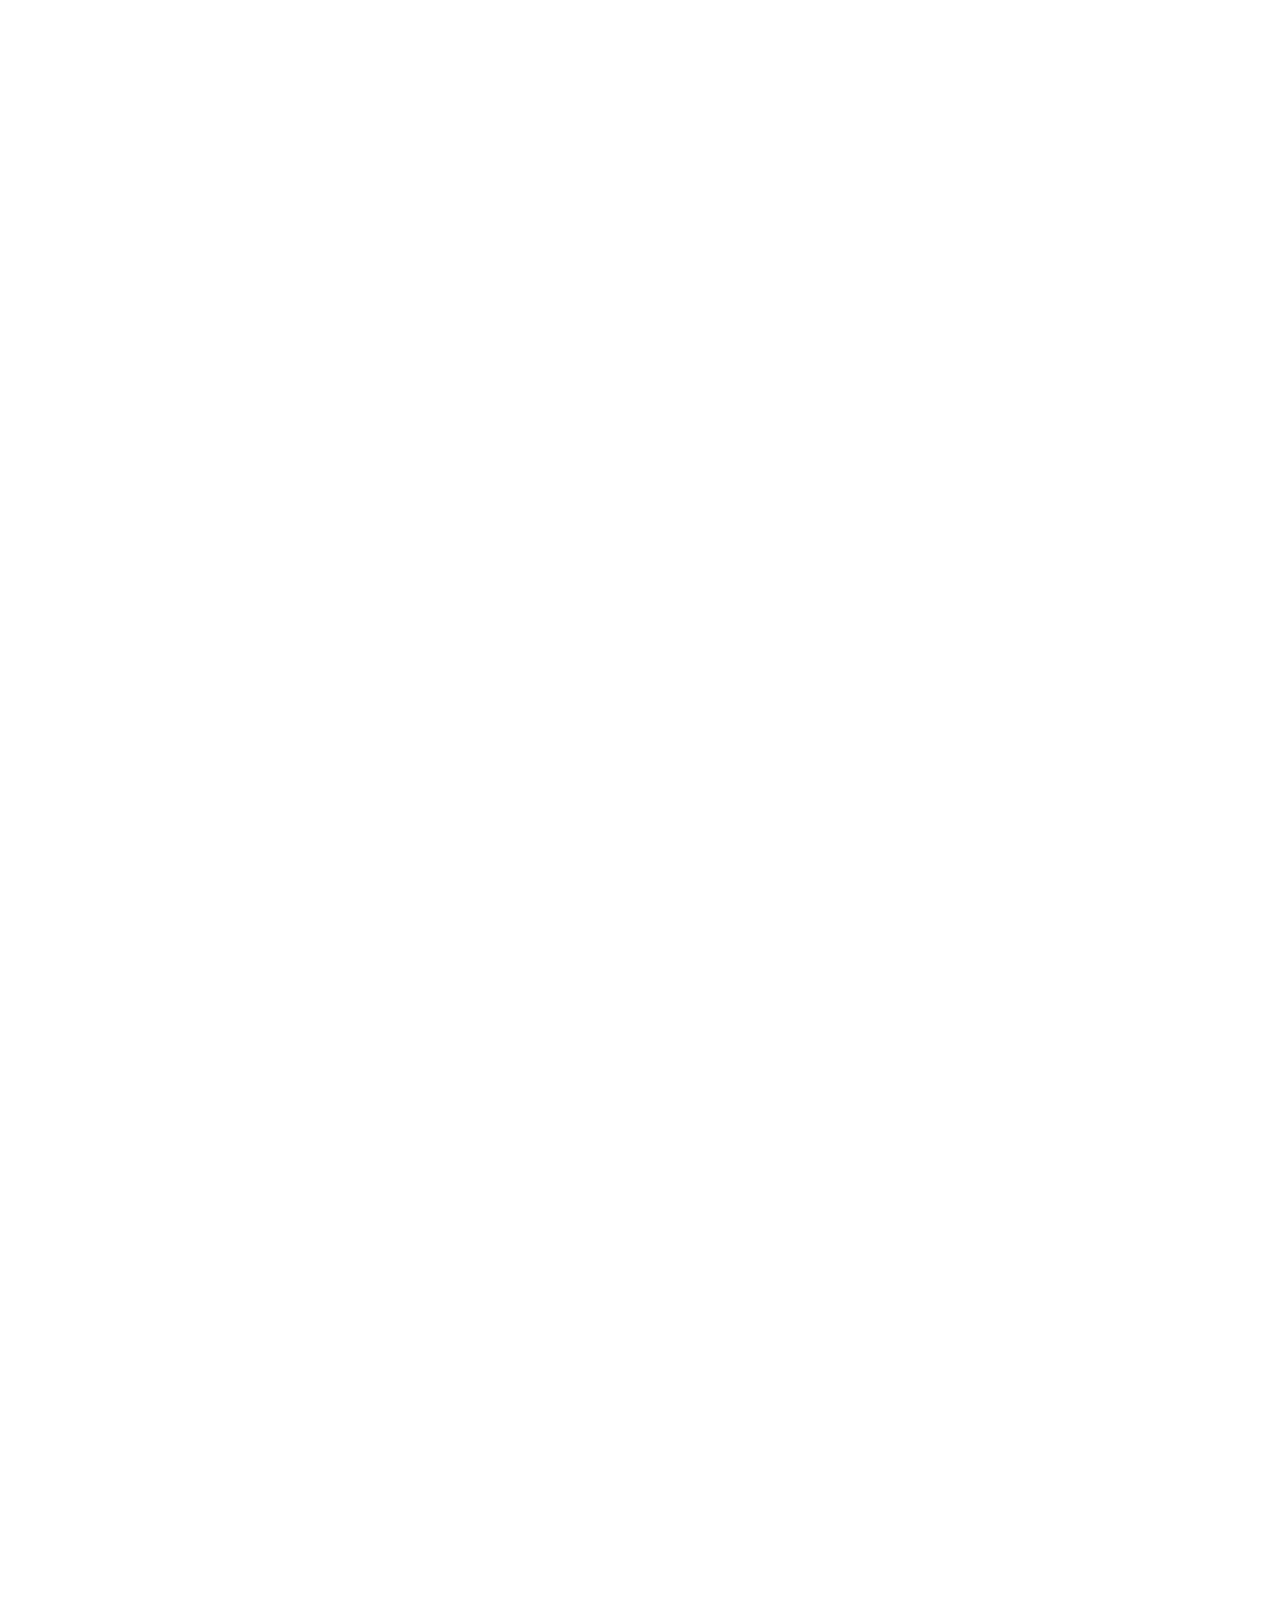
==== index.html @ c38f8982 "s" ====
<!DOCTYPE html>
<html lang="pt-BR">
<head>
  <meta charset="UTF-8" />
  <meta name="viewport" content="width=device-width, initial-scale=1.0" />
  <title>Colégio Progressão</title> 
 <link rel="icon" href="logo.webp" sizes="32x32" />
  <link rel="stylesheet" href="https://cdnjs.cloudflare.com/ajax/libs/font-awesome/6.5.0/css/all.min.css">
  <link rel="stylesheet" href="styles.css">
  <link rel="preconnect" href="https://fonts.googleapis.com">
  <link rel="preconnect" href="https://fonts.gstatic.com" crossorigin>
  <link href="https://fonts.googleapis.com/css2?family=Poppins:wght@300;400;500;600;700&display=swap" rel="stylesheet">
  <link rel="stylesheet" href="https://cdnjs.cloudflare.com/ajax/libs/font-awesome/6.5.0/css/all.min.css">
  <style>
    
  </style>
</head>

<body class="loading">
<div id="loader">
  <div class="loader-content">
    <img src="logo-colegio.webp" alt="Logocolegio">
    <div class="spinner"></div>
    <p>Carregando...</p>
  </div>
</div>
<!-- ==========================================================
                     NAVEGAÇÃO - MENU
========================================================== 
-->


<header>

  <div class="logo-area">
    <div class="logo">
      <img src="logo-colegio.webp" alt="Logocolegio">
    </div>

    <p class="titulo">
      Colégio Progressão <br>
      <span>Educação Infantil, Fundamental I e Fundamental II</span>
    </p>
  </div>

  <button class="menu-toggle" id="menu-toggle">
    <span></span>
    <span></span>
    <span></span>
  </button>

  <nav class="menu" id="nav">
   <a href="#"><i class="fas fa-home"></i> Início</a>
   <a href="#galeria"><i class="fa-solid fa-camera"></i> Momentos</a>
   <a href="#projetos"><i class="fa-solid fa-diagram-project"></i> Projetos</a>
   <a href="#sobre"><i class="fas fa-user"></i> Sobre</a>
   <a href="#contato"><i class="fas fa-envelope"></i> Contato</a>
   <a href="LOJA/loja.html"><i class="fas fa-store"></i> Nossa Loja</a>
   <a href="#" class="btn-matricula" onclick="abrirFormulario()">
   <i  class="fa fa-graduation-cap"></i> Matrícula 2027</a>
  </nav>

</header>
<!-- ==========================================================
                     BANER ESCOLAR
========================================================== 
-->
<section class="banner-escolar">

  <div class="containerescolar">

    <div class="banner-texto">
<div class="selo-matriculas">

    <div class="icone-selo">
        <i class="fa-solid fa-graduation-cap"></i>
    </div>

    <div class="texto-selo">
        <span class="linha1">Matrículas Abertas 2027</span>
        <span class="linha2">Vagas Limitadas</span>
    </div>

</div>

<div class="selo-matricula">



</div>
     
      <h3>DO MATERNAL AO 9º ANO</h3>

      <p>
        Educação de qualidade com princípios cristãos
        que transformam positivamente  a vida dos estudantes.
      </p>

     <div class="beneficios">

  <div class="beneficio-item">
    <span class="icone-check">✔</span>
    <p>Princípios cristãos</p>
  </div>

  <div class="beneficio-item">
    <span class="icone-check">✔</span>
    <p>Professores qualificados</p>
  </div>

  <div class="beneficio-item">
    <span class="icone-check">✔</span>
    <p>Estrutura moderna e segura</p>
  </div>

  <div class="beneficio-item">
    <span class="icone-check">✔</span>
    <p>Melhores resultados</p>
  </div>

</div>



<!-- ==========================================================
botão garanta sua vaga-->


<div class="botoes">
<a href="#" class="btn btn-vaga" onclick="abrirFormulario()">GARANTA SUA VAGA</a>
<div id="popup-formulario" class="popup">

<div class="form-box">

<span class="fechar" onclick="fecharFormulario()">✕</span>

<h2>Pré-Matrícula</h2>
<p class="sub">Preencha os dados e entraremos em contato</p>

<form id="formMatricula">

<input type="text" id="responsavel" placeholder="Nome do responsável" required>

<input type="text" id="aluno" placeholder="Nome do aluno" required>

<select id="serie" required>
<option value="">Série desejada</option>
<option>Maternal</option>
<option>Infantil</option>
<option>Fundamental I</option>
<option>Fundamental II</option>

</select>

<select id="acessibilidade" onchange="mostrarAcessibilidade()">
<option value="">Necessita de acessibilidade?</option>
<option value="Não">Não</option>
<option value="Sim">Sim</option>
</select>

<div id="campo-acessibilidade" style="display:none; margin-top:10px;">

<select id="qualAcessibilidade">
<option value="">Qual acessibilidade?</option>
<option>Autismo</option>
<option>TDAH</option>
<option>Cadeirante</option>
<option>Deficiência visual</option>
<option>Deficiência auditiva</option>
<option>Outra</option>
</select>

</div>

<input type="tel" id="telefone" placeholder="Telefone para contato" required>

<button type="button"id="btnEnviar">
Enviar Pré-Matrícula
</button>


<p id="mensagem-sucesso"></p>
<p id="mensagem-erro"></p>

</form>

</div>
</div>

<!-- =========================================
          botão  ÁREA DO ALUNO
========================================= -->
<div class="painelaluno">
  <a href="LOJA/loja.html" class="btn btn-main" id="openJanela">NOSSA LOJA</a>
</div>

<!-- ==========================================================
botão saiba mais-->

<a href="#" class="btn btn-saiba" onclick="abrirHorario()">NOSSOS HORÁRIOS</a>


<div id="modalHorario" class="modal-horario">
<div class="modal-box">
<span class="fecha" onclick="fecharHorario()">✕</span>
<h2 class="titulo-modal">Horário das Aulas</h2>
<div class="horarios-grid">

<div class="horario-card">
<div class="icone">⏰</div>
<h3>Ed. Infantil e Fundamental I</h3>
<p><strong>Manhã:</strong> 07h30 às 11h30</p>
<p><strong>Tarde:</strong> 13h30 às 17h30</p>
</div>


<div class="horario-card">
<div class="icone">📚</div>
<h3>Ensino <br>Fundamental II</h3>
<p><strong>Turmas apenas </strong></p>
<p><strong>Manhã:</strong> 07h30 às 11h50</p>
</div>
</div>
</div>
</div>



</div>

      <div class="numeros">
        <div>
          <strong>+15<span>ANOS</span></strong>
          <span>EDUCANDO</span>
        </div>

        <div>
          <strong>+1200</strong>
          <span>ALUNOS FORMADOS</span>
        </div>

        <div>
          <strong>98%<span>Em</span></strong>
          <span>APROVAÇÃO</span>
        </div>
      </div>

    </div>
  </div>

</section>

<!-- ==========================================================
                     BANER SLIDE
========================================================== 
-->

<section class="baner" id="baner">

  <!-- Slides -->
  <div class="slider">
    <div class="slide active" style="background-image: url('IMAGEM/baner/Capturar1.png');"></div>
    <div class="slide" style="background-image: url('IMAGEM/baner/Capturar2.jpg');"></div>
    <div class="slide" style="background-image: url('IMAGEM/baner/Capturar3.png');"></div>
        <div class="slide" style="background-image: url('IMAGEM/baner/Capturar4.png');"></div>

  </div>

  <!-- Degradê -->
  <div class="overlay"></div>

  <!-- Conteúdo -->
  <div class="hero-content">
    <h1>Educação Cristã com Excelência</h1>
    <p>Formando cidadãos preparados para o futuro, com conhecimento, fé e valores sólidos.</p>
    <a href="https://wa.me/5581994212337" class="btn-hero">Agende uma Visita</a>
  </div>

</section>


<!-- ==========================================================
                     MOMENTOS 
========================================================== 
-->

<section id="galeria" class="galeria">
  <div class="container-galeria">
<div class="titulo-galeria">

<p class="secao-topo">NOSSO DIA A DIA</p>

<div class="titulo-wrapper">
<h2 class="secao-titulo">
Momentos <span>Especiais</span>
</h2>

<div class="decoracao"></div>
</div>

<p class="secao-subtitulo">
Confira alguns momentos do cotidiano dos nossos alunos
</p>

</div>
</div>
  

   <div class="galeria-slider">
    
  <div class="galeria-track">


    <div class="galeria-card eventos">
      <img src="IMAGEM/Momentos/03.webp" onclick="abrirGaleriaModal(this.src)" alt="Alunos do Colégio Progressão em atividade escolar">
    </div>

    <div class="galeria-card escola">
      <img src="IMAGEM/Momentos/01.webp" onclick="abrirGaleriaModal(this.src)" alt="Alunos do Colégio Progressão em atividade escolar">
    </div>

    <div class="galeria-card alunos">
      <img src="IMAGEM/Momentos/02.webp" onclick="abrirGaleriaModal(src)" alt="Alunos do Colégio Progressão em atividade escolar">
    </div>

    <div class="galeria-card eventos">
      <img src="IMAGEM/Momentos/04.webp" onclick="abrirGaleriaModal(src)" alt="Alunos do Colégio Progressão em atividade escolar">
    </div> 
    
    <div class="galeria-card eventos">
      <img src="IMAGEM/Momentos/05.webp" onclick="abrirGaleriaModal(src)" alt="Alunos do Colégio Progressão em atividade escolar">
    </div>

     <div class="galeria-card eventos">
      <img src="IMAGEM/Momentos/06.webp" onclick="abrirGaleriaModal(src)" alt="Alunos do Colégio Progressão em atividade escolar">
    </div>

     <div class="galeria-card eventos">
      <img src="IMAGEM/Momentos/07.webp" onclick="abrirGaleriaModal(src)" alt="Alunos do Colégio Progressão em atividade escolar">
    </div>

     <div class="galeria-card eventos">
      <img src="IMAGEM/Momentos/08.webp" onclick="abrirGaleriaModal(src)" alt="Alunos do Colégio Progressão em atividade escolar">
    </div>

     <div class="galeria-card eventos">
      <img src="IMAGEM/Momentos/09.webp" onclick="abrirGaleriaModal(src)" alt="Alunos do Colégio Progressão em atividade escolar">
    </div>

     <div class="galeria-card eventos">
      <img src="IMAGEM/Momentos/10.webp" onclick="abrirGaleriaModal(src)" alt="Alunos do Colégio Progressão em atividade escolar">
    </div>

     <div class="galeria-card eventos">
      <img src="IMAGEM/Momentos/11.webp" onclick="abrirGaleriaModal(src)" alt="Alunos do Colégio Progressão em atividade escolar">
    </div>

    <!-- DUPLICA AS IMAGENS PARA LOOP INFINITO -->
    <div class="galeria-card eventos">
      <img src="IMAGEM/Momentos/1.png" onclick="abrirGaleriaModal(src)" alt="Alunos do Colégio Progressão em atividade escolar">
    </div>

    <div class="galeria-card escola">
      <img src="IMAGEM/Momentos/2.webp" onclick="abrirGaleriaModal(src)" alt="Alunos do Colégio Progressão em atividade escolar">
    </div>

  </div>

</div>
    <span class="redes-confira">Alguns momentos em nossas redes sociais!</span>

<div class="redes-sociais">

  <a href="https://www.facebook.com/p/Col%C3%A9gio-Progress%C3%A3o-Caruaru-100063212562394/" target="_blank" class="rede facebook">
    <span class="icon">
      <!-- Facebook -->
      <svg viewBox="0 0 24 24" fill="currentColor">
        <path d="M22 12a10 10 0 1 0-11.5 9.9v-7H8v-3h2.5V9.5c0-2.5 1.5-3.9 3.8-3.9 1.1 0 2.2.2 2.2.2v2.4h-1.3c-1.3 0-1.7.8-1.7 1.6V12H17l-.4 3h-2.2v7A10 10 0 0 0 22 12z"/>
      </svg>
    </span>
    <span>Facebook</span>
  </a>

  <a href="https://www.youtube.com/@colegioprogressao7303" target="_blank" class="rede youtube">
    <span class="icon">
      <!-- YouTube -->
      <svg viewBox="0 0 24 24" fill="currentColor">
        <path d="M21.8 8s-.2-1.4-.8-2c-.8-.8-1.7-.8-2.1-.9C15.9 4.8 12 4.8 12 4.8h0s-3.9 0-6.9.3c-.4.1-1.3.1-2.1.9-.6.6-.8 2-.8 2S2 9.6 2 11.2v1.6C2 14.4 2.2 16 2.2 16s.2 1.4.8 2c.8.8 1.9.8 2.4.9 1.7.2 6.6.3 6.6.3s3.9 0 6.9-.3c.4-.1 1.3-.1 2.1-.9.6-.6.8-2 .8-2s.2-1.6.2-3.2v-1.6C22 9.6 21.8 8 21.8 8zM10 15V9l5 3-5 3z"/>
      </svg>
    </span>
    <span>YouTube</span>
  </a>

  <a href="https://www.instagram.com/colegio_progressao/" target="_blank" class="rede instagram">
    <span class="icon">
      <!-- Instagram -->
 <svg viewBox="0 0 24 24" width="24" height="24" fill="none" stroke="currentColor" stroke-width="2" stroke-linecap="round" stroke-linejoin="round">
  <rect x="2" y="2" width="20" height="20" rx="5" ry="5"></rect>
  <path d="M16 11.37A4 4 0 1 1 12.63 8 4 4 0 0 1 16 11.37z"></path>
  <line x1="17.5" y1="6.5" x2="17.51" y2="6.5"></line>
</svg>


    </span>
    <span>Instagram</span>
  </a>




</div>

  
</div>
</section>

<!-- MODAL -->

<div id="galeriaModal" class="galeria-modal" onclick="fecharGaleriaModal()">
  <img id="galeriaModalImg">
</div>

<!-- ==========================================================
                     DEPOIMENTOS  
========================================================== 
!-- -->


<section class="depoimentos">
  <h2>Veja o que nossos clientes estão dizendo!</h2>

  <div class="depoimentos-container">

    <div class="card-depoimento">
       <svg class="quote" viewBox="0 0 24 24">
    <path d="M7 7H3v6h6V7H5c0-2 1-3 3-3V2C5 2 3 4 3 7v6h6V7zm14 0h-4v6h6V7h-4c0-2 1-3 3-3V2c-3 0-5 2-5 5v6h6V7z"/>
  </svg>
      <p>
        O atendimento foi incrível! Superou todas as minhas expectativas e com certeza voltarei a utilizar os serviços.
      </p>
      <h4>— Maria Silva</h4>
    </div>

    <div class="card-depoimento">
       <svg class="quote" viewBox="0 0 24 24">
    <path d="M7 7H3v6h6V7H5c0-2 1-3 3-3V2C5 2 3 4 3 7v6h6V7zm14 0h-4v6h6V7h-4c0-2 1-3 3-3V2c-3 0-5 2-5 5v6h6V7z"/>
  </svg>
      <p>
        Profissionalismo e qualidade definem essa equipe. Recomendo para qualquer pessoa que busca excelência.
      </p>
      <h4>— João Pereira</h4>
    </div>

    <div class="card-depoimento">
           <svg class="quote" viewBox="0 0 24 24">
    <path d="M7 7H3v6h6V7H5c0-2 1-3 3-3V2C5 2 3 4 3 7v6h6V7zm14 0h-4v6h6V7h-4c0-2 1-3 3-3V2c-3 0-5 2-5 5v6h6V7z"/>
  </svg>
      <p>
        Uma experiência diferenciada! Tudo muito bem organizado e com um suporte impecável.
      </p>
      <h4>— Ana Costa</h4>
    </div>

    <div class="card-depoimento">
            <svg class="quote" viewBox="0 0 24 24">
    <path d="M7 7H3v6h6V7H5c0-2 1-3 3-3V2C5 2 3 4 3 7v6h6V7zm14 0h-4v6h6V7h-4c0-2 1-3 3-3V2c-3 0-5 2-5 5v6h6V7z"/>
  </svg>
      <p>
        Fiquei impressionado com a dedicação e o cuidado em cada detalhe. Serviço de alto nível!
      </p>
      <h4>— Carlos Mendes</h4>
    </div>

    
  </div>
</section>





<!-- ==========================================================
                     PROJETOS  
========================================================== 
!-- -->
<section class="projetos" id="projetos">
  <h2>Nossos Projetos</h2>
  <div class="linha"></div>

  <div class="botoes-projeto">
    <button class="btn-projeto" onclick="mostrarCard(1)"><div class="icone-projeto">✓</div><span>Crescendo com Cristo</span></button>
    <button class="btn-projeto" onclick="mostrarCard(2)"><div class="icone-projeto">✓</div><span>Pequeno Emprendedor </span></button>
    <button class="btn-projeto" onclick="mostrarCard(3)"><div class="icone-projeto">✓</div><span>Família Empreendedora</span></button>
    <button class="btn-projeto" onclick="mostrarCard(4)"><div class="icone-projeto">✓</div><span>5 Destinos, uma só língua</span></button>
    <button class="btn-projeto" onclick="mostrarCard(5)"><div class="icone-projeto">✓</div><span>Alimentação Saúdavel</span></button>
    <button class="btn-projeto" onclick="mostrarCard(6)"><div class="icone-projeto">✓</div><span>Inclusão</span></button>
    <button class="btn-projeto" onclick="mostrarCard(7)"><div class="icone-projeto">✓</div><span>Emoções</span></button>
     <button class="btn-projeto" onclick="mostrarCard(8)"><div class="icone-projeto">✓</div><span>Bullying</span></button>
  </div>

  <div class="cards">

    <div class="card" id="card1">
      <img src="projetos/card_1.JPG">
      <div class="card-content">
        <span>“Provem e vejam como o SENHOR é bom.” Salmos 34:8</span>
        <h3>Crescendo com Cristo</h3>
      <p>O Projeto Crescendo com Cristo 2026 tem como objetivo conduzir os alunos ao desenvolvimento espiritual e moral
          através de experiências mensais que apresentam virtudes fundamentais da vida cristã.</p>
        <a href="projetos/CRESCENDO COM CRISTO  2026 - Colégio Progressão 2.pdf" class="btn-cardp">Saiba mais</a>
      </div>
    </div>

    <div class="card" id="card2">
      <img src="projetos/card_3.JPG">
      <div class="card-content">
        <span>“Cada um exerça o dom que recebeu para servir aos outros.” 1 Pedro 4:10</span>
        <h3>Pequeno Emprendedor</h3>
        <p>O  Projeto  Família  Empreendedora  tem  como  objetivo fortalecer  a  parceria  entre  escola  e  família  por  meio  da
          valorização  dos  empreendimentos  desenvolvidos  pelos responsáveis dos alunos do Colégio Progressão.</p>
        <a href="projetos/Projeto Pequeno Empreendedor.pdf" class="btn-cardp">Saiba mais</a>
      </div>
    </div>

    <div class="card" id="card3">
      <img src="projetos/card_4.JPG">
      <div class="card-content">
        <span>“Cada um exerça o dom que recebeu para servir aos outros.”1 Pedro 4:10</span>
        <h3>Família Empreendedora</h3>
        <p> O  Projeto  Família  Empreendedora  tem  como  objetivo fortalecer  a  parceria  entre  escola  e  família  por  meio  da
          valorização  dos  empreendimentos  desenvolvidos  pelos responsáveis dos alunos do Colégio Progressão.</p>
        <a href="projetos/Familia empreendedora.pdf" class="btn-cardp">Saiba mais</a>
      </div>
    </div>

    <div class="card" id="card4">
    <img src="projetos/card_5.JPG">
      <div class="card-content">
        <span>“De uma só boca e de um só coração, glorifiquem a Deus. ”Romanos 15:65</span>
        <h3>5 Destinos, uma só língua</h3>
        <p> O  Projeto  “5  Destinos,  Uma  Só  Língua”  é  uma  proposta pedagógica  desenvolvida  exclusivamente  para  os  alunos  do
            Ensino  Fundamental  II do Colégio Progressão,</p>
        <a href="projetos/5 Destinos, uma só língua.pdf" class="btn-cardp">Saiba mais</a>
      </div>
    </div>

    <div class="card" id="card5">
     <img src="projetos/card_2.JPG">
      <div class="card-content">
        <span>“Portanto, quer comais, quer bebais, ou façais qualquer outra coisa, fazei
          tudo para a glória de Deus.” 1 Coríntios 10:31</span>
        <h3>Alimentação Saúdavel</h3>
        <p>O Projeto Alimentação Saudável tem como objetivo conscientizar os alunos  sobre a importância de cuidar do corpo
          como um presente de Deus, promovendo hábitos alimentares equilibrados e responsáveis. </p>
        <a href="projetos/Projeto Alimentação.pdf" class="btn-cardp">Saiba mais</a>
      </div>
    </div>

    
    <div class="card" id="card6">
      <img src="projetos/card_6.JPG">
      <div class="card-content">
        <span>“Eu te louvo porque me fizeste de modo especial e admirável. Tuas obras são maravilhosas, e dissotenho plena certeza.”
          Salmos 139:14</span>
        <h3>Inclusão</h3>
        <p> O Projeto Inclusão tem como objetivo promover  uma cultura de  respeito,  empatia  e  valorização  das  diferenças,
          reconhecendo  que  cada  pessoa  foi  criada  por  Deus  de  forma única e admirável.</p>
        <a href="projetos/Inclusão.pdf" class="btn-cardp">Saiba mais</a>
      </div>
    </div>

    
    <div class="card" id="card7">
     <img src="projetos/card_7.JPG">
      <div class="card-content">
        <span>“Sobre tudo o que se deveguardar, guarda o teucoração, porque dele procedem as fontes davida.”
          Provérbios 4:23</span>
        <h3>Emoções</h3>
        <p> O Projeto Emoções tem como propósito conduzir os alunos  a compreenderem  que  Deus  nos  criou  com  emoções  e
        sentimentos  que  fazem  parte  da  nossa  humanidade  e  foram planejados para refletir o Seu caráter e o Seu amor. </p>
        <a href="projetos/Emoções 2026.pdf" class="btn-cardp">Saiba mais</a>
      </div>
    </div>

      
    <div class="card" id="card8">
     <img src="projetos/cad_8.jpeg">
      <div class="card-content">
        <span>“O meu mandamento é este: amem uns aos outros como eu os amei.” João 15:12</span>
        <h3>Bullying</h3>
        <p>  O Projeto “Aqui no Progressão, Bullying Não!” tem como objetivo promover uma cultura permanente de respeito, empatia
            e amor ao próximo no ambiente escolar do Colégio Progressão.  </p>
        <a href="projetos/Projeto Bullying 2026 .pdf" class="btn-cardp">Saiba mais</a>
      </div>
    </div>



</section>





<!-- ==========================================================
                     Card MIssão, Valores e Visão  
========================================================== 
!-- -->
 
<section class="sobre" id="sobre">
  <div class="titulo-sobre">


<div class="titulo-wrapper">
<h2 class="titulo-sobre-principal">Sobre Nós</h2>
<div class="linha-sobre"></div>
</div>

<p class="texto-sobre">
  Somos um espaço físico, pedagógico, político e cultural, com a missão de formar cidadãos capazes de aprender e compartilhar diversos conhecimentos, ampliando assim a sua visão e perspectiva de mundo através de princípios, união, respeito e autorresponsabilidade.
</p>

</div>

    <div class="gridsobre">
      <div class="card1" >
      <h3 class="">Missão</h3>
      <p> <strong> Proporcionar </strong>aos nossos alunos uma educação de qualidade, em um ambiente adequado que promova o bem-estar,
     ampliando suas experiências e estimulando o interesse pelos processos de aprendizagem.</p>       </div>

      <div class="card2">
                <h3>Valores</h3>
                
          <p>
<i class="fa-regular fa-circle-check"></i> Principios Cristãos<br>

<i class="fa-regular fa-circle-check"></i> Responsabilidade<br>

<i class="fa-regular fa-circle-check"></i> Respeito<br>

<i class="fa-regular fa-circle-check"></i> Obediência<br>

<i class="fa-regular fa-circle-check"></i> Lealdade<br>

<i class="fa-regular fa-circle-check"></i> Humildade<br>

<i class="fa-regular fa-circle-check"></i> Honestidade
</p>

     </div>


      <div class="card3">
        <h3>Visão</h3>
         <p>  Ser <strong>referência</strong> em educação de qualidade
           com principios que buscam transformar e contribuir de forma 
           positiva e significativa na vida de nossos educandos.
        </p>
      </div>

 <div class="card4" >
      <h3 class="">Seguro Escolar</h3>
      <p> <strong>
       Seguro que oferece cobertura 24 horas </strong>
        para acidentes ocorridos durante atividades escolares, 
        tanto no ambiente interno quanto externo, abrangendo também acidentes domésticos.
    </p>    
        <a href="pdf/SEGURO.pdf" class="btn-sobre">Saiba mais</a>
  </div>
    </div>
  
</section>

 <!-- ==========================================================
                     Card NIVEIS DE ENSINO  
========================================================== 
!-- -->
<section id="ensino">
  <div class="nivel_ensino">
    <h2>Níveis de Ensino</h2> 

    <div class="grid">

      <div class="cardinf">
        <img src="IMAGEM/cad/maternal.jpeg" alt="Maternal">
        <div class="conteudo">
          <h3>Maternal II e III</h3>
          <p>É a primeira etapa da educação básica, e a escola tem o papel de acompanhar integralmente o desenvolvimento de cada criança em uma de suas fases mais importantes.</p>
        </div>
        <a href="pdf/Objetivos de aprendizagem  maternais.pdf" class="btn-carinf">Saiba mais</a>
      </div>

      <div class="cardinf">
        <img src="IMAGEM/cad/infantil.png" alt="Educação Infantil">
        <div class="conteudo">
          <h3>Jardim I e II</h3>
          <p>Ensino lúdico e acolhedor, com foco no desenvolvimento cognitivo, social, emocional e espiritual.</p>
        </div>
        <a href="pdf/Objetivos de aprendizagem Jardim I e II.pdf" class="btn-carinf">Saiba mais</a>
      </div>

      <div class="cardinf">
        <img src="IMAGEM/cad/fudI.jpeg" alt="Fundamental I">
        <div class="conteudo">
          <h3>Fundamental I</h3>
          <p>Base sólida em leitura, escrita, matemática e valores, com metodologias ativas e acompanhamento individual.</p>
        </div>
        <a href="pdf/BNCC Fundamental I.pdf" class="btn-carinf">Saiba mais</a>
      </div>

      <div class="cardinf">
        <img src="IMAGEM/cad/fudII.jpeg" alt="Fundamental II">
        <div class="conteudo">
          <h3>Fundamental II</h3>
          <p>Preparação acadêmica, pensamento crítico, formação ética e desenvolvimento da autonomia.</p>
        </div>
        <a href="../pdf/BNCC Fundamental II.pdf" class="btn-carinf">Saiba mais</a>
      </div>

    </div>
  </div>
</section>

 <!-- ==========================================================
                    BANER MATRICULA 
========================================================== 
!-- -->


<section class="banner-matricula">
  <div class="conteudo">
    <h1>Matrículas Abertas 2027</h1>
    <p>
      Garanta já a vaga do seu filho em uma escola que transforma vidas
      através da educação e dos valores cristãos.
    </p>
    <a href="https://docs.google.com/forms/d/e/1FAIpQLSfScBp-mzcJ7JCyzpi-iO7XWTD8x9d9B0Q-9Sb1f0eYolp1sg/viewform" class="btn-whatsapp">
       Preencha o Formulário!
    </a>
  </div>

<div class="wave-menu">
  <svg viewBox="0 20 1440 100" preserveAspectRatio="none">
    <path fill="#ffffff"
      d="M0,64L80,74.7C160,85,320,107,480,101.3C640,96,800,64,960,53.3C1120,43,1280,53,1360,58.7L1440,64L1440,120L0,120Z">
    </path>
  </svg>

</div>
</section>

 <!-- ==========================================================
                   RODAPE
========================================================== 
!-- -->

<section id="contato" class="contato">
  <div class="container footer-grid">

    <div class="contato-box">
      <h3>Contato</h3><br>
      <p><i class="fas fa-phone"></i> (81) 99421-2337</p>
      <p><i class="fas fa-envelope"></i> reservadevagascolegioprogressao@gmail.com</p>
    </div>

    <div class="endereco-box">
      <h3>Endereço</h3><br>
      <p><i class="fas fa-map-marker-alt"></i> Rua Capitão Nilo Ferreira da Costa,nº 180 <br>
       Salgado - Caruaru / PE - CEP: 55019-365</p>
    </div>

    <div class="atendimento-box">
      <h3>Atendimento</h3><br>
      <p><i class="far fa-clock"></i> Manhã 7:30 às 11:30</p>
      <p><i class="far fa-clock"></i> Tarde 13:30 às 17:30</p>
    </div>

  </div>

  <div class="mapa">
    <iframe 
      src="https://www.google.com/maps?q=Rua%20Capitão%20Nilo%20Ferreira%20da%20Costa%20180%20Caruaru%20PE&output=embed"
      loading="lazy">
    </iframe>
  </div>

</section>

<footer class=" rodape">
  <p>© 2026 Colégio Progressão -  CNPJ: 15.449.910/001-23 - Todos os direitos reservados.</p>
</footer>

 <!-- ==========================================================
                    BOTÃO WHATSAPP
========================================================== 
!-- -->


<a href="https://wa.me/5581994212337" target="_blank" class="whatsapp-float">
  <i class="fab fa-whatsapp"></i>
</a>


</body>

<script src="scripts.js"></script>
</html>
---- styles.css ----
/* ==========================================================
   RESET GLOBAL
   Remove margens padrão e define box-sizing padrão
========================================================== */


* {
  margin: 0;
  padding: 0;
  box-sizing: border-box;
}
/* ==========================================================
   CONFIGURAÇÕES GERAIS DO SITE
========================================================== */
body {
  
  font-family: 'Poppins', sans-serif;
  background-color: #ffffff;
  overflow-x: hidden;
 }

/* ESCONDE TUDO */
body.loading *:not(#loader):not(#loader *){
  visibility:hidden;
}

/* MOSTRA LOADER */
body.loading #loader{
  visibility:visible;
}
/* LOADING TELA */
#loader{
  position:fixed;
  inset:0;
  background-image: url(fundo.webp);
  background-repeat: no-repeat;
  background-size: cover;       /* 🔥 faz cobrir toda a tela */
  background-position: center;  /* 🔥 centraliza a imagem */
  background-attachment: fixed; /* opcional: efeito fixo */
  
  display:flex;
  align-items:center;
  justify-content:center;
  z-index:9999;
  transition:opacity 0.5s ease, visibility 0.5s;
}

/* CONTEÚDO */
.loader-content{
  text-align:center;
  color:#fff;
  font-family:Poppins;
}

.loader-content img{
  width:320px;
  margin-bottom:20px;
  animation:fadeIn 1s ease;
}

/* SPINNER */
.spinner{
  width:40px;
  height:40px;
  border:4px solid rgba(255,255,255,0.2);
  border-top:4px solid #fff;
  border-radius:50%;
  margin:0 auto 10px;
  animation:spin 1s linear infinite;
}

/* ANIMAÇÕES */
@keyframes spin{
  to{ transform:rotate(360deg); }
}

@keyframes fadeIn{
  from{ opacity:0; transform:translateY(-10px); }
  to{ opacity:1; transform:translateY(0); }
}


/* SAÍDA CINEMATOGRÁFICA */
#loader.saindo{
  animation:fadeCinema 0.8s ease forwards;
}

@keyframes fadeCinema{
  0%{
    opacity:1;
    filter:blur(0);
  }
  100%{
    opacity:0;
    filter:blur(10px);
  }
}

/* ESCONDER */
#loader.hidden{
  opacity:0;
  visibility:hidden;
}


main {
    padding-top: 90px;
}

section {
  padding: 100px 0;
}


 /* ==========================================================
   HEADER FIXO 
========================================================== */

header {
   position: relative;
  display:flex;
  align-items:center;
  justify-content:space-between;
  padding:15px 25px;
  background:linear-gradient(135deg,#062A5E,#1E63B7);
  box-shadow:0 5px 15px rgba(0,0,0,0.3);
  
}


/* hamburguer ao rolar */
header.scrolled .menu-toggle span {
  background: #062A5E;
}



.logo-area {
  display: flex;
  align-items: center;
  gap: 12px;
}



/* ==========================================================
   MENU
========================================================== */
.menu {
  display: flex;
  align-items: center;
  gap: 10px;
  flex-wrap: wrap;
}

.menu a {
  font-size: 15px;
}

/* título escondido no desktop */
.titulo-site{
display:none;
text-align:center;
color:#fff;
font-weight:700;
}

/* subtitulo */
.titulo-site span{
font-size:12px;
font-weight:400;
}


/* ==========================================================
   NAVEGAÇÃO - 
========================================================== */

nav {
  display: flex;
  flex-wrap: wrap;
 }


nav a{
   margin-right: 10px;
  text-decoration:none;
  color:#fff;
  font-size:14px;
  font-weight:600;
  position:relative;
  transition: 0.3s;
}

nav i{
  color:#ff7a00 ;
}

.fa {
color: white;
}
/* efeito underline animado */

nav a::after{
  content:"";
  position:absolute;
  width:0%;
  height:3px;
  background:#facc15;
  left:0;
  bottom:-6px;
  transition:.3s;
}

nav a:hover::after{
  opacity: 0.7;
  width:100%;
}

/* ==========================================================
  ================= BOTÃO HAMBURGUER ================= 

========================================================== */

.menu-toggle {
  display: none;
  flex-direction: column;
  justify-content: center;
  gap: 6px;
  background: none;
  border: none;
  cursor: pointer;
  z-index: 1100;
}

.menu-toggle span {
  width: 28px;
  height: 3px;
  background: #fff;
  border-radius: 2px;
  transition: 0.3s;
}

/* ANIMAÇÃO VIRAR X */

.menu-toggle.active span:nth-child(1) {
  transform: rotate(45deg) translate(5px, 5px);
}

.menu-toggle.active span:nth-child(2) {
  opacity: 0;
}

.menu-toggle.active span:nth-child(3) {
  transform: rotate(-45deg) translate(6px, -6px);
}

/* ==========================================================
   BOTÃO PADRÃO MATRICULAS
========================================================== */

.btn-matricula {

  padding: 6px 6px;
  border-radius: 20px;
  background: linear-gradient(135deg, #facc15, #E65100);
  color: #fff;
   text-decoration: none;
  transition: 0.3s;
  box-shadow:0 8px 22px rgba(0,0,0,.25);
  position: relative;
  overflow: hidden;
}


/* HOVER */

.btn-matricula:hover {
  
  color:#fff;
  background:#1e88e5;
  transform: translateY(-3px);
  box-shadow: 0 12px 28px rgba(0,0,0,.35);

}


/* BRILHO */

.btn-matricula::before {

  content: "";
  position: absolute;
  top: 0;
  left: -75%;
  width: 50%;
  height: 100%;
  background: linear-gradient(
    120deg,
    transparent,
    rgba(255,255,255,0.7),
    transparent
  );
  transform: skewX(-25deg);
  transition: 0.6s;

}


/* ANIMAÇÃO DO BRILHO */

.btn-matricula:hover::before {

  left: 130%;

}

/* ==========================================================
   LOGO + ANIMAÇÕES
========================================================== */
.logo{
display:flex;
align-items:center;
margin-left:0;
gap:10px;

}

/* LOGO */

.logo img{
  
height:50px;
margin:0;
transition:0.3s ease;
}

/* TITULO SEMPRE VISÍVEL */

.titulo{
font-size:20px;
line-height:1.2;
color:#ffffff;
font-weight:700;
transition:.3s ease;

}

.titulo span{
 font-size: 12px;
font-weight: 400;
opacity:0.85;
}


/* ANIMAÇÃO LOGO */

@keyframes zoomDown{
0%{transform:scale(1) translateY(0);}
50%{transform:scale(1.06) translateY(6px);}
100%{transform:scale(1) translateY(0);}
}



/* ==========================================================
SEÇÃO DESTAQUE
========================================================== */
.banner-escolar{
  background-image: url("IMAGEM/infantil/painel-prin.jpeg");
  background-size: 100% 100%; /* 👈 ESTICA */
  background-position: center;
  background-repeat: no-repeat;
  min-height: 100vh;
  padding: 120px 20px;
  display: flex;
  align-items: center;
  color: white;
}

/* CONTAINER (BASE DO ALINHAMENTO) */


.containerescolar{
  max-width:900px;
  margin: 10px auto 0 40px; /* esquerda 40px */
  padding: 0 10px;
  display: flex;
  align-items: flex-start;

 
}

/* BLOCO DE TEXTO */
.banner-texto{
  max-width: 600px;
  display: flex;
  flex-direction: column;
  align-items: flex-start; 
}

/* SELO */
.selo-matriculas{
  display:inline-flex;
  align-items:center;
  background:linear-gradient(180deg,#ffa726,#ff7a00);
  padding:12px 28px 12px 70px; 
  border-radius:10px;
  color:white;
  font-weight:bold;
  position:relative;
  box-shadow:0 8px 20px rgba(0,0,0,0.25);
  margin-bottom: 15px;
}

/* ÍCONE */
.icone-selo{
  position:absolute;
  left:-20px; 
  top:-20px;
  background:linear-gradient(180deg,#ffb74d,#ff8f00);
  width:65px;
  height:65px;
  display:flex;
  align-items:center;
  justify-content:center;
  border-radius:10px;
  font-size:28px;
  box-shadow:0 6px 15px rgba(0,0,0,0.3);
}

/* TEXTO DO SELO */
.texto-selo{
  display:flex;
  flex-direction:column;
  line-height:1.2;
}

.linha1{
  font-size:28px;
}

.linha2{
  background:linear-gradient(180deg,#ffe082,#ffd54f);
  color:#454546;
  padding:3px 10px;
  border-radius:6px;
  font-size:14px;
  margin-top:4px;
  width:fit-content;
}

/* TITULOS */
.banner-escolar h1{
 font-size: clamp(28px, 5vw, 48px);
  line-height:1.2;
}

.banner-escolar h1 strong{
  color: #ffc107;
}

.banner-escolar h3{
  margin-top:12px;
  font-weight:600;
  font-size:30px;
  color:#f4f4f5;
  padding-left:12px;
  border-left:4px solid #ff8a00;
}

.banner-escolar p{
  text-indent: 10px;
  margin-top: 15px;
  line-height: 1.7;
  max-width:520px;
  
}

/* BENEFÍCIOS */
.beneficios{
  display:grid;
  grid-template-columns: repeat(auto-fit, minmax(200px, 1fr));
  gap:20px 40px;
  margin-top:25px;
}

.beneficio-item{
  display:flex;
  align-items:center;
  justify-content:flex-start; /* CORRIGIDO */
  gap:12px;
  color:white;
  font-size:16px;
  text-align:left;
}

.beneficio-item p{
  margin:0;
}

/* ÍCONE CHECK */
.icone-check{
  width:28px;
  height:28px;
  background:#ff7a00;
  border-radius:50%;
  display:flex;
  align-items:center;
  justify-content:center;
  color:white;
  font-size:14px;
  font-weight:bold;
}
/* ==========================================================
BOTOES - LA SOU ALUNO - SAIBA MAIS- GARANTA SUA VAGA
========================================================== */
/* BOTÕES */

.botoes{
display:flex;
gap:10px; /* espaço entre botões */
flex-wrap:wrap;
margin-top:25px;
justify-content:center;
}


/* BOTÃO BASE */

.btn {
    position: relative; 
    overflow: hidden;  
    text-align: center;
    display: flex;
    align-items: center;
    justify-content: center;
    width: auto; 
    min-width: 180px; 
    height: 42px;
    gap: 8px;
    border-radius: 40px;
    padding: 5px 15px;
    font-weight: 600;
    text-decoration: none;
    border: none;
    cursor: pointer;
    transition: all .3s ease;
    font-size: 12px;
}


/* HOVER PADRÃO */

.botoes .btn:hover{
transform:translateY(-3px);
box-shadow:0 8px 20px rgba(0,0,0,0.25);
}


/* BOTÃO LARANJA */

.btn-vaga{
  background: linear-gradient(135deg, #facc15, #E65100);
color:white;

box-shadow:0 6px 15px rgba(0,0,0,0.2);
}


/* BOTÃO AZUL */

.btn-main{
color:#fff;
background-color:#1e88e5;
}


/* BOTÃO SAIBA */

.btn-saiba{
  background: white;
  color:#1e88e5;
}


/* HOVER BOTÃO SAIBA */

.btn-saiba:hover{
background:white;
color:#1e4fa1;
}


/* EFEITO BRILHO */

.btn::before{
content:"";
position:absolute;
top:0;
left:-85%;
width:50%;
height:100%;
background:linear-gradient(
120deg,
transparent,
rgba(255,255,255,0.6),
transparent
);
transform:skewX(-25deg);
transition:0.6s;
}


/* ANIMAÇÃO BRILHO */

.btn:hover::before{
left:130%;
}

/* ==========================================================
MODAIS - LA SOU ALUNO - SAIBA MAIS- GARANTA SUA VAGA
========================================================== */
/* MODAL HORARIO */
.modal-horario{
display:none;
position:fixed;
top:0;
left:0;
width:100%;
height:100%;
background:rgba(0,0,0,0.65);
backdrop-filter:blur(4px); /* 6 → 4 */
justify-content:center;
align-items:center;
z-index:9999;
}


/* CAIXA DO MODAL */
.modal-box{
position:relative;
background:rgba(255,255,255,0.9);
backdrop-filter:blur(7px); /* 10 → 7 */
border-radius:14px; /* 20 → 14 */
padding:30px; /* 45 → 30 */
  width: 90%;
  max-width: 520px;
text-align:center;
box-shadow:0 18px 45px rgba(0,0,0,0.25);
border:1px solid rgba(255,255,255,0.4);
color:#001e40;
animation:modalEntrada .4s ease;
}


/* TÍTULO */
.titulo-modal{
font-size:26px; /* 36 → 26 */
color:#1e40af;
margin-bottom:24px;
font-weight:800;
}


/* GRID HORÁRIOS */
.horarios-grid{
display:grid;
grid-template-columns:1fr 1fr;
gap:18px; /* 25 → 18 */
}


/* CARD */
.horario-card{
background:white;
border-radius:12px; 
padding:20px; 
transition:0.3s;
box-shadow:0 8px 20px rgba(0,0,0,0.08);
border-top:3px solid #ff8a00;
}

.horario-card:hover{
transform:translateY(-6px);
box-shadow:0 15px 30px rgba(0,0,0,0.15);
}


/* ÍCONE */
.icone{
width:38px; 
height:38px;
background:linear-gradient(135deg,#ff8a00,#ffb347);
border-radius:50%;
display:flex;
align-items:center;
justify-content:center;
font-size:18px;
color:white;
margin:0 auto 10px auto;
}


/* TEXTOS */
.horario-card h3{
color:#1e40af;
margin-bottom:8px;
font-size:15px;
}

.horario-card p{
color:#444;
margin:3px 0;
font-size:12px;
}


/* BOTÃO FECHAR */
.fecha{
position:absolute;
top:12px; 
right:15px; 
font-size:18px; 
cursor:pointer;
color:#333;
transition:0.3s;
}

.fecha:hover{
color:#ff8a00;
}





/* MODAL GARANTA SUA VAGA */
/* FUNDO DO POPUP */

.popup{
display:none;
position:fixed;
top:0;
left:0;
width:100%;
height:100%;
background:rgba(0,0,0,0.6);
justify-content:center;
align-items:center;
z-index:9999; 
}


/* CAIXA DO FORMULÁRIO */

.form-box{
position:relative;
background:linear-gradient(135deg,#062A5E,#1E63B7);
padding:35px;
border-radius:14px;
width:90%;
max-width:420px;
box-shadow:0 15px 40px rgba(0,0,0,0.2);
animation:animar 0.3s ease;
}


/* ANIMAÇÃO */

@keyframes animar{
from{
transform:scale(0.85);
opacity:0;
}

to{
transform:scale(1);
opacity:1;
}
}


/* TÍTULO */

.popup h2{
color:#ff8a00;
text-align:center;
margin-bottom:5px;
}


/* SUBTÍTULO */

.sub{
text-align:center;
font-size:14px;
color:#f3f2f2;
margin-bottom:20px;
}


/* CAMPOS */

.form-box input,
.form-box select{

width:100%;
padding:12px;
margin-top:10px;
border:1px solid #ddd;
border-radius:6px;
font-size:14px;
}


/* BOTÃO */

.form-box button{
width:100%;
margin-top:20px;
padding:14px;
background:#e65100;
border:none;
border-radius:8px;
color:#fff;
font-size:16px;
cursor:pointer;
transition:0.3s;
}

.form-box button:hover{
background:#1ebe5d;
}


/* BOTÃO FECHAR */

.fechar{
position:absolute;
right:15px;
top:10px;
font-size:22px;
cursor:pointer;
color:#dbe9ff;
transition:0.3s;
}

.fechar:hover{
color:#ff8a00;
}


/* MENSAGEM SUCESSO */

#mensagem-sucesso{
color:#2ecc71;
text-align:center;
margin-top:10px;
font-weight:600;
display:none;
}


/* MENSAGEM ERRO */

#mensagem-erro{
display:none;
color:#d8000c;
background:#ffbaba;
padding:10px;
border-radius:5px;
text-align:center;
font-weight:600;
}

/* NUMEROS DA ESCOLA */

.numeros {
  display: flex;
  justify-content: center;
  align-items: center;
  gap: 50px;
  flex-wrap: wrap;
  margin-top: 40px;
    margin-left:0;
}


/* CARD DOS NÚMEROS */

.numeros div{
background:linear-gradient(135deg,#062A5E,#1E63B7);
backdrop-filter:blur(6px);
padding:1px 20px; /* altura menor */
border-radius:0;
text-align:center;
border:1px solid rgba(255, 255, 255, 0.548);
transition:all .3s ease;
min-width:120px;
position:relative;
overflow:hidden;
}

/* NÚMERO */

.numeros strong{
font-size:30px; /* menor */
color:#FFD54F;
display:block;
margin-bottom:2px;
}

/* TEXTO */

.numeros span{
font-size:12px;
opacity:0.9;
color:white;
}


/* EFEITO BRILHO */

.numeros div::before{
content:"";
position:absolute;
top:0;
left:-120%;
width:60%;
height:100%;
background:linear-gradient(
120deg,
transparent,
rgba(255,255,255,0.7),
transparent
);

transform:skewX(-25deg);

animation:flash 4s infinite;

}


/* ANIMAÇÃO */

@keyframes flash{
0%{ left:-120%; }
60%{ left:120%; }
100%{ left:120%; }

}


/* ==========================================================
   BANNER HERO
========================================================== */


.baner {
  position: relative;
 min-height: 90vh;
  overflow: hidden;
  display: flex;
  align-items: center;
  justify-content: center;
  text-align: center;
  color: #f8f8f8;
  background: url("IMAGEM/baner/Capturar4.png");
  background-size: cover;
  background-position: center;
  background-repeat: no-repeat;
}

/* Slides */
.slider {
  position: absolute;
  width: 100%;
  height: 100%;
   background: #fff;
}



.slider::before,
.slider::after {
  content: "";
  position: absolute;
  left: 0;
  width: 100%;
  height: 80px; /* ajuste conforme quiser */
  z-index: 2;
  pointer-events: none;
}

/* Degradê no topo */
.slider::before {
  top: 0;
  background: linear-gradient(to bottom, #ffffff, rgba(255,255,255,0));
}

/* Degradê no fundo */
.slider::after {
  bottom: 0;
  background: linear-gradient(to top, #ffffff, rgba(255,255,255,0));
}


.slide {
  position: absolute;
  width: 100%;
  height: 100%;
  background-size: cover;
  background-position: center;
  opacity: 0;
  transition: opacity 1.5s ease-in-out;
}

.slide.active {
  opacity: 1;
}

/* Degradê branco → azul claro → branco */
.overlay {
  position: absolute;
  width: 100%;
  height: 100%;
  background: linear-gradient(
    to bottom,
    rgba(255,255,255,0.95) 0%,
    rgba(0, 0, 0, 0.377) 40%,
    rgba(255,255,255,0.95) 100%
  );
  z-index: 1;
}
/* Conteúdo acima de tudo */

.hero-content {
  position: relative;
  z-index: 2;
  max-width: 1000px;
}

.baner h1{
  text-align: center;
  font-size: clamp(28px, 6vw, 59px);
  line-height: 1.1;
  margin-bottom: 10px;
  text-shadow: 2px 4px 15px rgba(0, 0, 0, 0.85);
}

.baner p {
  font-size: clamp(16px, 2.5vw, 20px);
  margin-bottom: 35px;
  line-height: 1.6;
  text-shadow: 2px 4px 15px rgba(0, 0, 0, 0.85);

}


/* botão hero */

.btn-hero {
    
  display: inline-block;
  padding: 10px 35px;
  border-radius: 14px;
  background: linear-gradient(135deg, #facc15, #E65100);
  color: #fff;
  font-weight: 700;
  font-size: clamp(19px, 2vw, 16px);
  text-decoration: none;
  transition: 0.3s ease;
  box-shadow: 0 8px 22px rgba(0,0,0,.25);
}

.btn-hero:hover {
    
  transform: translateY(-4px);
  box-shadow: 0 12px 28px rgba(0,0,0,.35);
}


/* Animação */
@keyframes fadeUp {
  from {
    opacity: 0;
    transform: translateY(30px);
  }
  to {
    opacity: 1;
    transform: translateY(0);
  }
}

/* ==========================================================
   DEPOIMENTOS 
========================================================== */
.depoimentos {
  font-family: 'Poppins', sans-serif;
  padding: 80px 20px;
  background:linear-gradient(
to bottom,
#ffffff 0%,
#ffffff 20%,
#e0f2fe 75%,
#ffffff 100%
);
    
  text-align: center;
}

.depoimentos h2 {
  font-size: 42px;
  margin-bottom: 50px;
  color: #1e3a8a;
}



/* LINHA EMBAIXO */
.depoimentos h2::after {
  content: "";
  display: block; /* ESSENCIAL */
  width:100%;
  max-width:880px;
  height: 3px;
  background: orange;
  margin: 10px auto 0;
  border-radius: 10px;
}

.depoimentos-container {
  display: grid;
  grid-template-columns: repeat(auto-fit, minmax(250px, 1fr));
  gap: 25px;
  max-width: 1100px;
  margin: auto;
}

.card-depoimento {
  background: #fff;
  padding: 25px;
  border-radius: 15px;
  text-align: left;
  box-shadow: 0 10px 25px rgba(0,0,0,0.08);
  position: relative;
  transition: 0.3s;
}


.card-depoimento:hover {
  transform: translateY(-5px);
}

.card-depoimento span {
  font-family: 'Poppins', sans-serif;
}

.quote {
  width: 30px;
  height: 30px;
  fill: #ff7a00;
  margin-bottom: 15px;
}


.card-depoimento p {
  margin: 15px 0;
   font-size: 13px;
    color: #555;
    line-height: 1.6;
    text-align: justify;
    text-indent: 10px;
    hyphens: auto;
}

.card-depoimento h4 {
  font-size: 14px;
  color: #333;
}

/* ==========================================================
                        PROJETOS
========================================================== */


.projetos{
  padding:60px 20px;
  text-align:center;
  background:linear-gradient(
to bottom,
#ffffff 0%,
#ffffff 20%,
#ffac4033 75%,
#ffffff 100%
);

}

.projetos h2{
  font-size: clamp(28px, 5vw, 48px);
  font-weight: 800;
  color: #0B3C8C;
  margin-bottom: 10px;
}

.linha{
  width:100%;
  max-width:400px;
  height:4px;
  background:#ff7a00;
  margin:0 auto 40px;
  border-radius:10px;
}

/* GRID */
.botoes-projeto{
  display: grid;
  grid-template-columns: repeat(4, 1fr);
  gap: 15px;
  max-width: 1100px;
  margin: 0 auto 40px;
}

/* BOTÃO */
.btn-projeto{
  display: flex;
  align-items: center;
  gap: 12px;
  min-height: 80px;
  padding: 0 10px;
  font-size: 15px;
  text-align: left;
  background: none;
  border: none;
  cursor: pointer;
  width: 100%;
  max-width: 430px;
  justify-self: center; /* 👈 centraliza dentro da coluna */
}

/* ÍCONE */
.icone-projeto{
  min-width:38px;
  height:38px;
  border-radius:50%;
  background:linear-gradient(135deg,#ff8a00,#ffb347);
  display:flex;
  align-items:center;
  justify-content:center;
  color:#fff;
  font-size:18px;
}

/* TEXTO */
.btn-projeto span{
  line-height: 1.2;
  display: -webkit-box;
  -webkit-line-clamp: 21;
  -webkit-box-orient: vertical;
  overflow: hidden;
}


/* HOVER */
.btn-projeto:hover{
  transform: scale(1.05);
}

/* ATIVO */
.btn-projeto.ativo{
  color:#ff7a00;
  font-weight:bold;
}
#projetos {
  scroll-margin-top: 100px; /* evita ficar escondido atrás do menu */
  animation: aparecer 0.6s ease;
}

@keyframes aparecer {
  from {
    opacity: 0;
    transform: translateY(30px);
  }
  to {
    opacity: 1;
    transform: translateY(0);
  }}
/* ================= MODAL ================= */

.cards{
  position:fixed;
  top:0;
  left:0;
  width:100%;
  height:100%;
  display:flex;
  justify-content:center;
  align-items:center;
  background:rgba(0,0,0,0.6);
  backdrop-filter:blur(5px);
  z-index:9999;

  opacity:0;
  pointer-events:none;
  transition:0.3s;
}

.cards.ativo{
  opacity:1;
  pointer-events:auto;
}

.card{
  display:none;
  max-width:400px;
  background:#fff;
  border-radius:20px;
  overflow:hidden;
  box-shadow:0 10px 25px rgba(0,0,0,0.1);
  animation:fade 0.4s ease;
}

.card img{
  width:100%;
  height:auto;
  aspect-ratio:4/3;
}

.card-content{
  padding:20px;
  text-align:left;
}

.card span{
  font-size:17px;
  color:#0B3C8C;
}

.card h3{
  margin:10px 0;
}

.card p{
  font-size:14px;
  color:#555;
}

.btn-cardp{
  margin-top:15px;
  display:inline-block;
  background:#ff7a00;
  font-size: 10px;
  color:#fff;
  padding:10px 15px;
  border-radius:20px;
  text-decoration:none;
   margin-left: auto;
}

/* ANIMAÇÃO */
@keyframes fade{
  from{
    opacity:0;
    transform:translateY(20px);
  } 
  to{
    opacity:1;
    transform:translateY(0);
  } 
}

/* ==========================================================
   GALERIA
========================================================== */

.galeria {
background:linear-gradient(
to bottom,
#ffffff 0%,
#ffffff 20%,
#ffb347 85%,
#ffffff 100%
);

}


/* ==========================================================
   TITULO
========================================================== */

.titulo-galeria{
text-align:center;
max-width:900px;
margin:0 auto 80px auto;
}

/* texto pequeno */

.secao-topo{
font-size:25px;
letter-spacing:3px;
text-transform:uppercase;
color:#1e40af;
font-weight:800;
opacity:0;
transform:translateY(20px);
animation:fadeUp 1s ease forwards;
}


/* wrapper titulo */

.titulo-wrapper{
display:inline-block;
text-align:center;
}


/* titulo */

.secao-titulo{
font-size: clamp(28px, 6vw, 58px);
font-weight:800;
color:#1e40af;
margin-bottom:10px;
opacity:0;
transform:translateY(30px);
animation:fadeUp 1s ease forwards;
animation-delay:0.3s;
}


/* destaque */

.secao-titulo span{
background:linear-gradient(90deg,#f59e0b,#ff7a18);
background-clip:text;
-webkit-background-clip:text;
-webkit-text-fill-color:transparent;
}


/* linha */

.decoracao{
width:100%;
height:4px;
border-radius:10px;
background:linear-gradient(90deg,#f59e0b,#ff7a18);
}


/* subtitulo */

.secao-subtitulo{
font-size:20px;
color:#555;
transform:translateY(20px);
animation:fadeUp 1s ease forwards;
animation-delay:0.9s;
margin-bottom: -58px;
}


/* ==========================================================
   FILTROS
========================================================== */

.galeria-filtros{
display:flex;
justify-content:center;
gap:15px;
margin-bottom:50px;
flex-wrap:wrap;
}

.galeria-filtros button{
padding:10px 26px;
border-radius:30px;
border:none;
background:#fff;
color:#062A5E;
font-weight:600;
cursor:pointer;
transition:.3s;

}

.galeria-filtros button.active,
.galeria-filtros button:hover{

background:#062A5E;
color:#fff;

}


/* ==========================================================
   SLIDER
========================================================== */

.galeria-slider{
overflow:hidden;
width:100%;
margin-top:40px;

}

.galeria-track{
display:flex;
gap:20px;
animation:scrollGaleria 40s linear infinite;
}

.galeria-track:hover{
animation-play-state:paused;

}


/* ==========================================================
   CARD
========================================================== */

.galeria-card{
min-width:200px;
width:200px;
height:200px;
overflow:hidden;
background:#fff;
box-shadow:0 10px 25px rgba(0,0,0,0.08);
cursor:pointer;
transition:all .35s ease;
position:relative;
border:8px solid #fffdfd;

}


/* HOVER */

.galeria-card:hover{

transform:translateY(-8px) scale(1.03);
box-shadow:0 18px 40px rgba(0,0,0,0.18);

}


/* ==========================================================
   IMAGEM
========================================================== */

.galeria-card img{
width:100%;
height:100%;
object-fit:cover;
border-radius:5px;
transition:transform .5s ease;
}


/* ZOOM */

.galeria-card:hover img{
transform:scale(1.15);
}


/* ==========================================================
   MODAL
========================================================== */

.galeria-modal{
display:none;
position:fixed;
inset:0;
background:rgba(0,0,0,0.85);
justify-content:center;
align-items:center;
z-index:9999;

}

.galeria-modal img{
max-width:90%;
max-height:90%;
border-radius:20px;
}


/* ==========================================================
   ANIMAÇÕES
========================================================== */


@keyframes scrollGaleria{

from{
transform:translateX(0);
}

to{
transform:translateX(-55%);
}

}
       /* ==========================================================
   REDE SOCIAL
========================================================== */
.redes-confira {
  margin-top: 10px;
  display: block;
  text-align: center;
  font-size:20px;
  color:#555;
 
}

.rede {
  display: flex;
  align-items: center;
  gap: 10px;
  padding: 8px 10px;
  border-radius: 50px;
  text-decoration: none;
  color: #fff;
  font-weight: 600;
  transition: all 0.3s ease;
}


.redes-sociais {
  display: flex;
  font-size: 13px;
  flex-wrap: wrap;
  gap: 20px;
  justify-content: center;
  margin-top: 10px;
}

.social-btn {
  
  display: inline-flex;
  align-items: center;
  gap: 12px;
  padding: 10px 20px;
  border-radius: 50px;
  font-weight: 600;
  text-decoration: none;
  color: #fff;
  transition: 0.3s ease;

}

.icon {
  width: 24px;
  height: 24px;
  fill: currentColor; /* usa a cor do botão */
}

.social-btn .icon {
  width: 20px;
  height: 20px;
}


.rede .icon {
  width: 22px;
  height: 22px;
}

.rede svg {
  width: 100%;
  height: 100%;
}

/* CORES DAS REDES */
.instagram {
  background: linear-gradient(45deg, #f58529, #dd2a7b, #8134af, #515bd4);
  color: #fff;
}
.facebook { background: #1877F2; }
.youtube { background: #FF0000; }
.rede:hover {
  transform: translateY(-4px);
  box-shadow: 0 8px 20px rgba(0,0,0,0.15);
}
       /* ==========================================================
   SOBRE NÓS
========================================================== */

.modal-zoom {
  position: fixed;
  inset: 0;
  background: rgba(0,0,0,.85);
  display: flex;
  align-items: center;
  justify-content: center;
  opacity: 0;
  pointer-events: none;
  transition: .4s;
  z-index: 9999;
}

.modal-zoom.active {
  opacity: 1;
  pointer-events: auto;
}

.modal-zoom img {
  max-width: 90%;
  max-height: 90%;
  border-radius: 14px;
  animation: zoomIn .4s ease;
}

@keyframes zoomIn {
  from { transform: scale(.7); opacity: 0; }
  to { transform: scale(1); opacity: 1; }
}


 
       /* ==========================================================
   CARDS SOBRE NÓS
========================================================== */
  .titulo-sobre{
text-align:center;
max-width:1200px;
margin:auto;
}

/* texto pequeno em cima */


/* titulo */
.titulo-sobre-principal{
font-size:48px;
font-weight:800;
color:#17375e;
margin-bottom:10px;
}

/* wrapper */
.titulo-wrapper{
display:inline-block;
}

/* linha */
.linha-sobre{
width:100%;
height:4px;
background:linear-gradient(90deg,#f59e0b,#ff7a18);
border-radius:10px;
margin-top:8px;
}

/* texto */
.texto-sobre{
max-width: 1200px;
width: 100%;   
text-indent: 40px;  
margin-top:30px;
font-size:22px;
color:#e65100;
margin-bottom: 10px;
text-align: justify;
hyphens: auto;
}

.btn-sobre{
  align-self: flex-end; /* direita */
  margin: 15px;
  display:inline-block;
  background:#ff7a00;
  font-size: 10px;
  color:#fff;
  padding:10px 15px;
  border-radius:20px;
  text-decoration:none;
  transition:0.3s;
}

.btn-sobre:hover{
  background:#1e40af;
  color:#fff;
}
    
/* ==========================================================
   CARDS SOBRE
========================================================== */
/* =========================================
GRID
========================================= */
.gridsobre {
  max-width: 1300px;
  margin: auto;
  display: grid;
  grid-template-columns: repeat(auto-fit, minmax(280px, 1fr)); /* antes 30px */
  gap: 22px;
  padding: 30px 15px;
}


/* =========================================
CARDS BASE
========================================= */

.card1,
.card2,
.card3,
.card4{
background:#ffffff;
padding: 30px 20px; /* antes 50px 30px */
border-radius:18px;
position:relative;
transition:0.35s;
box-shadow:
0 10px 25px rgba(0,0,0,0.06),
0 20px 40px rgba(0,0,0,0.04);
overflow:hidden;
display: flex;
flex-direction: column;

}

  


/* LINHA MODERNA SUPERIOR */

.card1::before,
.card2::before,
.card3::before,
.card4::before{

content:"";
position:absolute;
top:0;
left:0;
width:100%;
height:5px;
background:linear-gradient(90deg,#1e40af,#ff7a18,#f59e0b);

}


/* =========================================
TITULOS
========================================= */

.card1 h3,
.card2 h3,
.card3 h3,
.card4 h3{

font-size:22px;
margin-bottom:15px;
color:#17375e;
font-weight:800;
text-align:center;

}


/* =========================================
TEXTOS
========================================= */

.card1 p,
.card2 p,
.card3 p,
.card4 p{
font-size:15px;
line-height:1.7;
color:#444;
}


/* =========================================
CARD VALORES (LISTA)
========================================= */

.card2{
background:#fbfbfd;
}

.card2 i{
color:#ff7a18;
margin-right:8px;
}


/* =========================================
EFEITO HOVER
========================================= */

.card1:hover,
.card2:hover,
.card3:hover,
.card4:hover{

transform:translateY(-12px) scale(1.02);

box-shadow:
0 25px 60px rgba(0,0,0,0.15),
0 10px 20px rgba(255,122,24,0.25);

}



          /* ==========================================================
   CARDS INF
========================================================== */


.nivel_ensino h2 {
text-align: center;
margin-bottom: 50px;
font-size: 50px;
color: #0f2a44;
}

           
.nivel_ensino h2::after {
content: "";
display: block;
width: 80%;
max-width: 500px;
height: 5px;
background: linear-gradient(90deg, #facc15, #E65100);
margin: 12px auto 0;
border-radius: 5px;
}

.nivel_ensino h2:hover::after {
width: 00%;
}



/* =========================================
GRID
========================================= */

.grid {
  max-width: 1300px;
  margin: auto;
  display: grid;
  grid-template-columns: repeat(auto-fit, minmax(240px, 1fr));
  gap: 22px;
  padding: 30px 15px;
}


/* =========================================
CARD MODERNO
========================================= */
/* CARD */
.cardinf{
  background:#ffffff;
  border-radius:18px;
  overflow:hidden;
  position:relative;
  box-shadow:
  0 8px 20px rgba(0,0,0,0.06),
  0 18px 35px rgba(0,0,0,0.04);
  transition:0.35s;
  display: flex;
  flex-direction: column;
}

/* LINHA TOPO */
.cardinf::before{
  content:"";
  position:absolute;
  top:0;
  left:0;
  width:100%;
  height:4px;
  background:linear-gradient(90deg,#1e40af,#ff7a18,#f59e0b);
}

/* IMAGEM */
.cardinf img{
  width:100%;
  height:150px;
  object-fit:cover;
  display:block;
}

/* CONTEÚDO */
.cardinf .conteudo{
  padding:20px;
  text-align:center;
  flex-grow: 1; /* empurra botão pra baixo */
}

/* TÍTULO */
.cardinf h3{
  font-size:22px;
  margin-bottom:10px;
  color:#0f2a44;
  font-weight:700;
}

/* TEXTO */
.cardinf p {
    font-size: 13px;
    color: #555;
    line-height: 1.6;
    text-align: justify;
    text-indent: 10px;
    hyphens: auto;
}

/* BOTÃO */
.btn-carinf{
  align-self: flex-end; /* direita */
  margin: 15px;
  display:inline-block;
  background:#ff7a00;
  font-size: 10px;
  color:#fff;
  padding:10px 15px;
  border-radius:20px;
  text-decoration:none;
  transition:0.3s;
}

.btn-carinf:hover{
  background:#1e40af;
  color:#fff;
}


/* =========================================
HOVER MODERNO
========================================= */

.cardinf:hover{

transform:translateY(-10px) scale(1.02);

box-shadow:
0 20px 45px rgba(0,0,0,0.15),
0 8px 18px rgba(255,122,24,0.25);

}
/* ==========================================================
   BANER MATRICULA
========================================================== */


.banner-matricula {
  display: flex;
  justify-content: flex-start;
  align-items: center;
  background-image: url("SejaProgresão.jpg");
  background-repeat: no-repeat;
  background-size: cover;
  background-position: right center; /* 👈 ESSENCIAL */
  min-height: 550px;
  padding: 60px 20px;
  color: white;
  position: relative;
  margin-bottom: 80px;
padding-left: clamp(20px, 5vw, 180px);}


/* CONTEÚDO */
.conteudo {
  position: relative;
  max-width: 800px;
  margin: 0;              /* remove centralização */
  z-index: 2;
  text-align: center;       /* alinha à esquerda */
  
}

/* TÍTULO */
.banner-matricula h1 {
  font-size: clamp(28px, 6vw, 60px);
  font-weight: 800;
  margin-bottom: 20px;
}

/* TEXTO */
.banner-matricula p {
  font-size: clamp(16px, 2.5vw, 23px);
  line-height: 1.2;
  margin-bottom: 35px;
}

/* BOTÃO */
.btn-whatsapp {
  background: linear-gradient(135deg, #E65100);
  padding: 19px 30px;
  border-radius: 10px;
  color: white;
  font-size: 20px;
  text-decoration: none;
  font-weight: bold;
  display: inline-block;
  transition: 0.3s;
  box-shadow: 0 10px 25px rgba(255, 253, 253, 0.2);
}

.btn-whatsapp:hover {
  transform: translateY(-3px);
  background: #ffffff;
  color: #E65100;
}


/* ONDA */
.wave-menu{
  position:absolute;
  bottom:-1px;
  left:0;
  width:100%;
  line-height:0;
}

.wave-menu svg{
  width:100%;
  height:90px;
  display:block;
}






 /* ============================
SEÇÃO CONTATO ELEGANTE - GLASS EFFECT
============================ */

.contato {
  background: linear-gradient(135deg, #1e3c72, #2a5298); /* degradê sofisticado azul escuro */
  padding: 80px 20px;
  font-family: 'Poppins', 'Segoe UI', sans-serif;
  color: #fff;
}

.footer-grid {
  display: flex;
  flex-wrap: wrap;
  justify-content: space-between;
  gap: 30px;
  max-width: 1200px;
  margin: 0 auto;
}

.box {
  flex: 1 1 300px; /* 👈 CONTROLE REAL */
  min-width: 260px;
}

.box {
  display: flex;
  flex-direction: column;
  gap: 18px;
  background: rgba(255, 255, 255, 0.08); /* glass effect */
  backdrop-filter: blur(10px); /* desfoque atrás da caixa */
  border-radius: 16px;
  padding: 30px 25px;
  box-shadow: 0 15px 40px rgba(0,0,0,0.2); /* sombra sofisticada */
  transition: transform 0.4s ease, box-shadow 0.4s ease;
}

.box:hover {
  transform: translateY(-8px);
  box-shadow: 0 25px 50px rgba(0,0,0,0.25);
}

.box h3 {
  font-size: 1.5rem;
  margin-bottom: 5px; /* espaço interno */
  color: #a3d5ff; /* azul claro elegante */
  letter-spacing: 0.5px;
}

.box p {
  font-size: 1rem;
  line-height: 1.8;
  display: flex;
  align-items: center;
  color: #e0eaff; /* texto suave sobre degradê */
}

.box i {
  margin-right: 18px;
  font-size: 1.3rem;
}

/* cores elegantes dos ícones */
.contato-box i {
  color: #ff7a00; /* rosa suave */
}

.endereco-box i {
  color: #7fe5f0; /* azul água delicado */
}

.atendimento-box i {
  color: #ffd97f; /* amarelo dourado suave */
}

/* =====================
MAPA ESTILIZADO
===================== */

.mapa {
  max-width: 1200px;
  margin: 50px auto 0 auto;
  border-radius: 16px;
  overflow: hidden;
  box-shadow: 0 15px 40px rgba(0,0,0,0.2);
}

.mapa iframe {
  width: 100%;
  height: 250px;
  border: none;
}




/* FOOTER INFERIOR */
.rodape {
  background: #06214a;
  color: #dbe9ff;
  padding: 25px 20px;
  font-size: 0.9rem;
  border-top: 2px solid #FFC72C;
  text-align: center;
}




/* ==========================================================
   BOTÃO FLUTUANTE WHATSAPP
========================================================== */

.whatsapp-float {
  position: fixed;
  right: 18px;
  bottom: 50px;
  background: linear-gradient(135deg, #25d366, #1ebe57);
  color: #fff;
  width: 56px;
  height: 56px;
  border-radius: 50%;
  display: flex;
  align-items: center;
  justify-content: center;
  font-size: 28px;
  box-shadow: 0 6px 16px rgba(0,0,0,0.35);
  z-index: 999;
  transition: 0.3s ease;
   text-decoration: none;
}

.whatsapp-float:hover {
  transform: scale(1.1);
}


@keyframes pulse {
  0% { box-shadow: 0 0 0 0 rgba(37,211,102,0.6); }
  70% { box-shadow: 0 0 0 15px rgba(37,211,102,0); }
  100% { box-shadow: 0 0 0 0 rgba(37,211,102,0); }
}
   
/* ==========================================================
   RESPONSIVIDADE COMPLETA FINAL (PROFISSIONAL)
========================================================== */

/* 🔥 ESCALA GLOBAL */
html{
  font-size:16px;
}

/* =========================
   1366px
========================= */
@media (max-width:1366px){
  html{ font-size:15px; }


/* BANNER MATRÍCULA */
 .banner-matricula {
    min-height: 420px; /* diminui altura */
    background-position: center; /* mantém foco central */
  }

.banner-matricula h1{
  font-size:42px;
}

.banner-matricula p{
    font-size: 18px;
  max-width: 500px; /* controla onde o texto quebra */
  line-height: 1.5;
}

/* CONTATO */
.footer-grid{
  gap:20px;
}

.box{
  padding:20px;
}

}

/* =========================
   1280px
========================= */
@media (max-width:1280px){
  html{ font-size:14.5px; }

  nav a{
    font-size: 18px;
  }
}

/* =========================
   1024px
========================= */
@media (max-width:1024px){
  html{ font-size:14px; }

  .botoes-projeto{
    grid-template-columns: repeat(2, 1fr);
  }
}

/* =========================
   MOBILE / TABLET (768px)
========================= */
@media (max-width:768px){
  

  html{ font-size:13px; }

  /* HEADER */
  header{
    height: 70px;
    padding: 0 15px;
  }
  
  main{
    padding-top: 75px;
  }
  
   /* BLOCO DE TEXTO */
  .titulo{
    font-size: 14px;
    line-height: 1.1;
  }

  .titulo{
  font-size:13px;
  line-height:1.2;
  max-width: 280px; /* LIMITA O ESPAÇO */
  white-space: normal; /* permite quebrar */
}


  /* 🍔 MENU DESCENDO */
  
nav{
  position: absolute;
  top: 68px; /* 70 → 35 */
  left: 0;
  width: 100%;
  background: linear-gradient(135deg,#062A5E,#1E63B7);
  font-size: 1.5px; /* 5 → 2.5 */
  display: flex;
  flex-direction: row;
  flex-wrap: wrap;
  justify-content: center;
  gap: 4px; /* 8 → 4 */
  padding: 5px; /* 10 → 5 */
  transform: translateY(-120%);
  opacity: 0;
  transition: 0.3s ease;
}

nav.active{
  transform: translateY(0);
  opacity: 1;
}

nav a{
  font-size: 3px; /* 10 → 5 */
  padding: 3px 4px; /* 6/8 → 3/4 */
}

.btn-matricula{
 display: none;
}
  .menu-toggle{
    display: flex;
    order: 1;
  }



  /* HERO */
  .banner-escolar {
    background-position: left center;
    background-size: cover; /* 👈 ESSENCIAL */
    padding: 60px 15px;
    text-align: center;
  }

  .containerescolar {
    margin-top: 80px;
    display: flex;
    flex-direction: column;
    margin: auto;
}

  .selo-matriculas{
   
    padding:8px 20px 8px 38px;
    
}

  .icone-selo{
    position:absolute;
    width:50px;
    height:50px;
    font-size:20px;
    box-shadow:0 4px 10px rgba(0,0,0,0.3);
}

.texto-selo{
   line-height:1.2;
}

.linha1{
  font-size:22px;
}

 .banner-texto{
    align-items: center;
  }

  
  /* TEXTO */
  .banner-escolar h1{
    font-size: 22px;
  }

  .banner-escolar h3{
    font-size: 22px;
  
  }

  .banner-escolar p{
    font-size: 13px;
  }

  /* BENEFÍCIOS */
  .beneficios{
    grid-template-columns: 1fr;
    gap: 10px;
  }

  /* BOTÕES */
  .btn{
    min-width: 140px;
    height: 38px;
    font-size: 11px;
  }


/* ================= HORRARIO
 ================= */


  .modal-box {
    width: 75%;
    max-width: 500px;
    padding: 25px;
  }

  .titulo-modal {
    font-size: 22px;
    margin-bottom: 20px;
  }

  /* GRID continua 2 colunas, mas mais fluido */
  .horarios-grid {
    grid-template-columns: 1fr 1fr;
    gap: 12px;
  }

  .horario-card {
    padding: 15px;
  }

  .horario-card h3 {
    font-size: 10px;
  }

  .horario-card p {
    color: #0f2a44;
    font-size: 8px;
  }

  .icone {
    width: 32px;
    height: 32px;
    font-size: 16px;
  }

  .fecha {
    font-size: 16px;
    top: 10px;
    right: 12px;
  }

  /* ================= NUMEROS ================= */
.numeros{
    display:flex;
    justify-content:center;
    align-items:center;
    gap:8px;
    flex-wrap:nowrap;
    margin-top:25px;
    padding:0 10px;
}

.numeros div{
    padding:6px 10px;
    min-width:80px;
}

.numeros strong{
    font-size:20px;
}

.numeros span{
    font-size:10px;
}


/* ================= BANER ================= */
.baner p{
    padding: 10px;
}

.btn-hero {
    font-size: 12px;
    padding: 11px 25px;
  
}

   .redes-sociais {
        gap: 6px; /* menos espaço entre eles */
    }

    .rede {
        flex: 0 1 auto; /* não força ocupar tudo */
        padding: 5px 20px; /* menor */
        font-size: 10px;
        gap: 5px;
        align-items: center;
    }

    .rede span:last-child {
        font-size: 9px; /* texto menor */
    }

    .icon svg {
        width: 16px;
        height: 16px;
    }



     /* SEÇÃO */
  .depoimentos,
  .galeria{
    padding-top: 20px;  /* 👈 remove espaço de cima */
    
  }
  
  .depoimentos h2 {
    font-size: 30px;
    
}

.card-depoimento {
  padding: 10px 10px;
}

.quote {
margin-bottom: auto;
}



.card{
    max-width: 50%;
  }

  .card-content{
    padding:12px;
  }

  .card h3{
    font-size:14px;
  }

  .card p{
  font-size: 12px;
  line-height: 1.4; /* ↓ menos espaçamento */
}

  .btn-cardp{
    font-size:11px;
    padding:8px 12px;
  }

  .secao-titulo{
    font-size: 24px;
  }

  .secao-subtitulo{
  
   margin-top: 6px;
      }
  /* ==========================================================
   SLIDER
========================================================== */

.galeria-slider{

margin-top:-60px;

}


  /* CARDS / IMAGENS */
  .galeria-card{
    width: 100%;  /* ↓ menor */
    height: 140px;
  }

  /* CASO SEJA GRID NORMAL */
  .depoimentos-container{
    grid-template-columns: repeat(2, 1fr);
  }

  /* TEXTO ABAIXO */
  .redes-confira{
    font-size: 14px;
    margin-top: 15px;
  }

  /* BOTÕES REDES */
  .social-btn{
    padding: 8px 14px;
    font-size: 10px;
  }

/* ================= TEXTO SOBRE MOBILE ================= */

.secao-titulo,
.titulo-sobre-principal{
    font-size:34px;
}


.texto-sobre{
    font-size:16px;
    line-height:1.6;
    padding:0 18px;
    margin-top:20px;
    margin-bottom:50px;
}

.linha {
    width: 100%;
    max-width: 237px;}


.sobre{
    padding: 0; /* remove todo o padding no mobile */
}

.gridsobre {
    grid-template-columns: repeat(2, 1fr); /* 2 por linha */
    gap: 12px;
}



  .card1,
    .card2,
    .card3,
    .card4{
        max-width: 100%;
        min-height: 260px;
        display: flex;
        flex-direction: column;
    }




.card4 h3{
  font-size:18px;

}




.card2 h3,
.card3 h3{
    font-size:20px;
}

.card1 p,
.card2 p,
.card3 p,
.card4 p{
    font-size:10px;
    line-height:1.6;
}



/* ================= NÍVEIS DE ENSINO ================= */
.nivel_ensino {
    padding: 0; /* remove todo o padding no mobile */
}

.nivel_ensino h2{
    font-size:35px;
    margin-bottom:30px;
    text-align:center;
}

.nivel_ensino h2::after{
    width:300px;
    height:4px;
    margin:10px auto 0;
}



/* MATERIAL */
.grid-material{
    grid-template-columns:1fr;
    gap:20px;
}

/* CARDS ENSINO */
.grid{
    
    grid-template-columns: repeat(2, 1fr); /* 2 por linha */
    gap: 12px;
    
}

.cardinf .conteudo {
     padding: 10px 10px;
    padding: 0;
    text-align: center;
    flex-grow: 1;
}




.cardinf h3{
  font-size:13px;
    line-height:1.6;
  
}

.cardinf p{
  font-size:10px;
    line-height:1.6;
  
}

.cardinf img{
    height:110px;
}


.banner-matricula {
  min-height: 365px;
  background-position: left center;
}

    .banner-matricula h1 {
        font-size: 27px;
    }

        .banner-matricula p {
        font-size: 13px;
        }



.btn-whatsapp {
  font-size: 13px;}

/* ================= CONTATO ================= */

  .contato .container {
    flex-direction: column; /* empilha as caixas verticalmente */
    gap: 15px; /* diminui o espaçamento entre caixas */
  }

  .contato {
    padding: 21px 13px;
  }
  .contato h3 {
    margin-bottom: 5px;
    font-size: 18px; /* menor título */
  }

  .contato p {
    margin: 3px 0; /* menor espaço entre textos */
    font-size: 14px; /* fonte menor para caber melhor */
  }

 .footer-grid {
    grid-template-columns: repeat(2, 1fr); /* 2 em cima */
    gap: 10px;
  }

  .contato-box,
  .endereco-box,
  .atendimento-box {
    text-align: left;
  }

  .atendimento-box {
    grid-column: span 2; /* ocupa linha toda */
   
  }

/* MAPA */
.mapa{
    margin:30px 20px;
}

.mapa iframe{
    width:100%;
    max-width:100%;
    height:150px;
}
  /* rodapé */
  .rodape {
    text-align: center;
    font-size: 8px;
  }

  .whatsapp-float {
    bottom: 40px; /* sobe mais */
}
}

/* =========================
   414px
========================= */
@media (max-width:414px){

  html{ font-size:12.5px; }

  .btn{
    min-width: 120px;
  }

}

/* =========================
   390px
========================= */
@media (max-width:390px){

  html{ font-size:12px; }

  .titulo{
    font-size: 15px;
  }

}

/* =========================
   360px
========================= */
@media (max-width:360px){

  html{ font-size:11.5px; }

  .btn{
    width: 100%;
  }

}
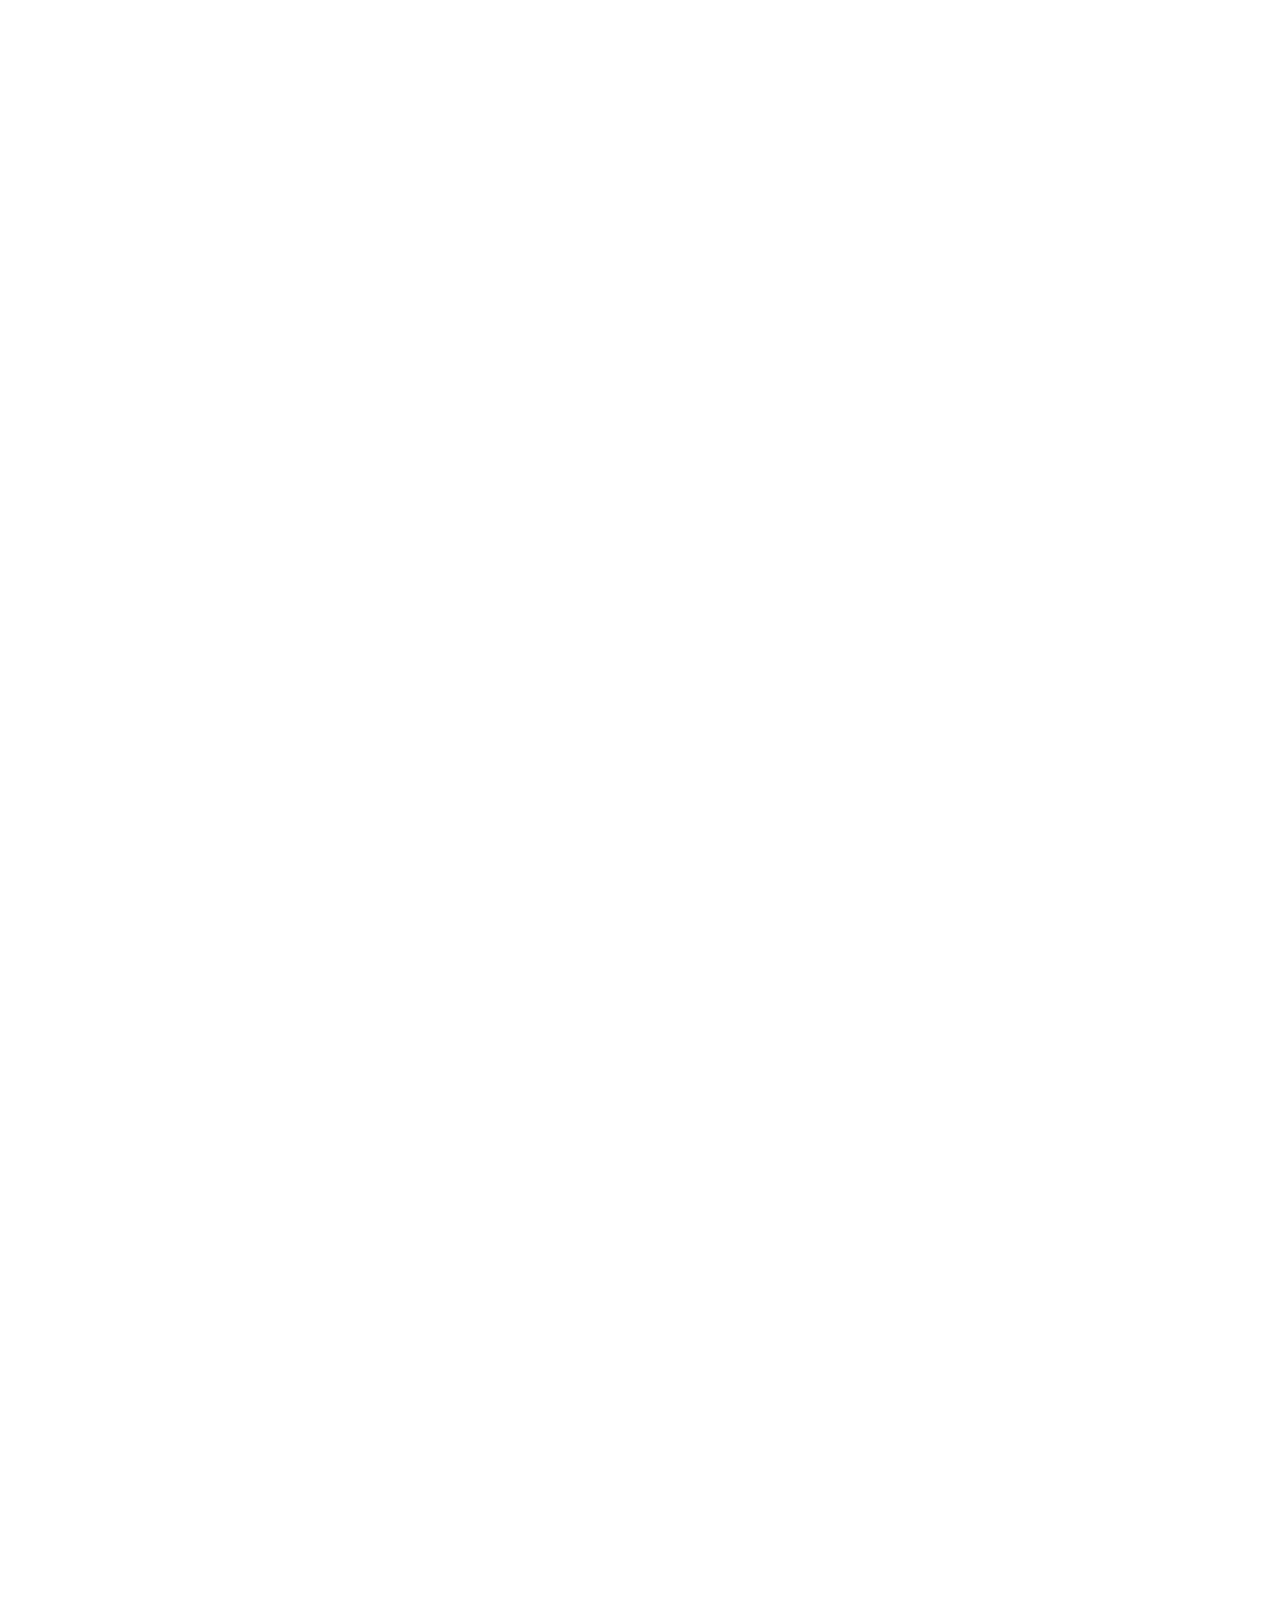
==== commit 341c5b62: "S" ====
--- a/index.html
+++ b/index.html
@@ -99,22 +99,22 @@
      <div class="beneficios">
 
   <div class="beneficio-item">
-    <span class="icone-check">✔</span>
+    <span class="icone-check"></span>
     <p>Princípios cristãos</p>
   </div>
 
   <div class="beneficio-item">
-    <span class="icone-check">✔</span>
+    <span class="icone-check"></span>
     <p>Professores qualificados</p>
   </div>
 
   <div class="beneficio-item">
-    <span class="icone-check">✔</span>
+    <span class="icone-check"></span>
     <p>Estrutura moderna e segura</p>
   </div>
 
   <div class="beneficio-item">
-    <span class="icone-check">✔</span>
+    <span class="icone-check"></span>
     <p>Melhores resultados</p>
   </div>
 
--- a/styles.css
+++ b/styles.css
@@ -117,14 +117,19 @@
 ========================================================== */
 
 header {
-   position: relative;
-  display:flex;
-  align-items:center;
-  justify-content:space-between;
-  padding:15px 25px;
-  background:linear-gradient(135deg,#062A5E,#1E63B7);
-  box-shadow:0 5px 15px rgba(0,0,0,0.3);
-  
+  position: fixed;
+  top: 0;
+  left: 0;
+  width: 100%;
+  height: 85px;
+  display: flex;
+  align-items: center;
+  justify-content: space-between;
+  padding: 0 30px;
+  z-index: 9999;
+  transition: all 0.4s ease;
+  box-shadow:0 18px 22px rgb(255, 255, 255);
+  background: linear-gradient(135deg,#062A5E,#1E63B7);
 }
 
 
@@ -192,8 +197,34 @@
   transition: 0.3s;
 }
 
-nav i{
-  color:#ff7a00 ;
+nav i {
+  color: #ffffff;
+  animation: eleganteGlow 5s infinite ease-in-out;
+  transition: 0.3s;
+}
+
+@keyframes eleganteGlow {
+  0% {
+    color: #ffffff;
+    text-shadow: none;
+  }
+
+  50% {
+    color: #ff7a00;
+    text-shadow: 0 0 6px rgba(255,122,0,0.4);
+  }
+
+  100% {
+    color: #ffffff;
+    text-shadow: none;
+  }
+}
+
+nav i:hover {
+  animation: none;
+  color: #ff7a00;
+  text-shadow: 0 0 8px rgba(255,122,0,0.6);
+  transform: scale(1.1);
 }
 
 .fa {
@@ -503,15 +534,22 @@
 .icone-check{
   width:28px;
   height:28px;
-  background:#ff7a00;
-  border-radius:50%;
-  display:flex;
-  align-items:center;
-  justify-content:center;
-  color:white;
-  font-size:14px;
-  font-weight:bold;
-}
+  border-radius: 50%;
+    background: linear-gradient(135deg, #ff8a00, #ffb347);
+    display: flex;
+    align-items: center;
+    justify-content: center;
+    color: #fff;
+    font-size: 14px;
+}
+
+.icone-check::before{
+  content: "✓"; 
+  color: #fff;
+  font-size: 14px;
+  font-weight: bold;
+}
+
 /* ==========================================================
 BOTOES - LA SOU ALUNO - SAIBA MAIS- GARANTA SUA VAGA
 ========================================================== */
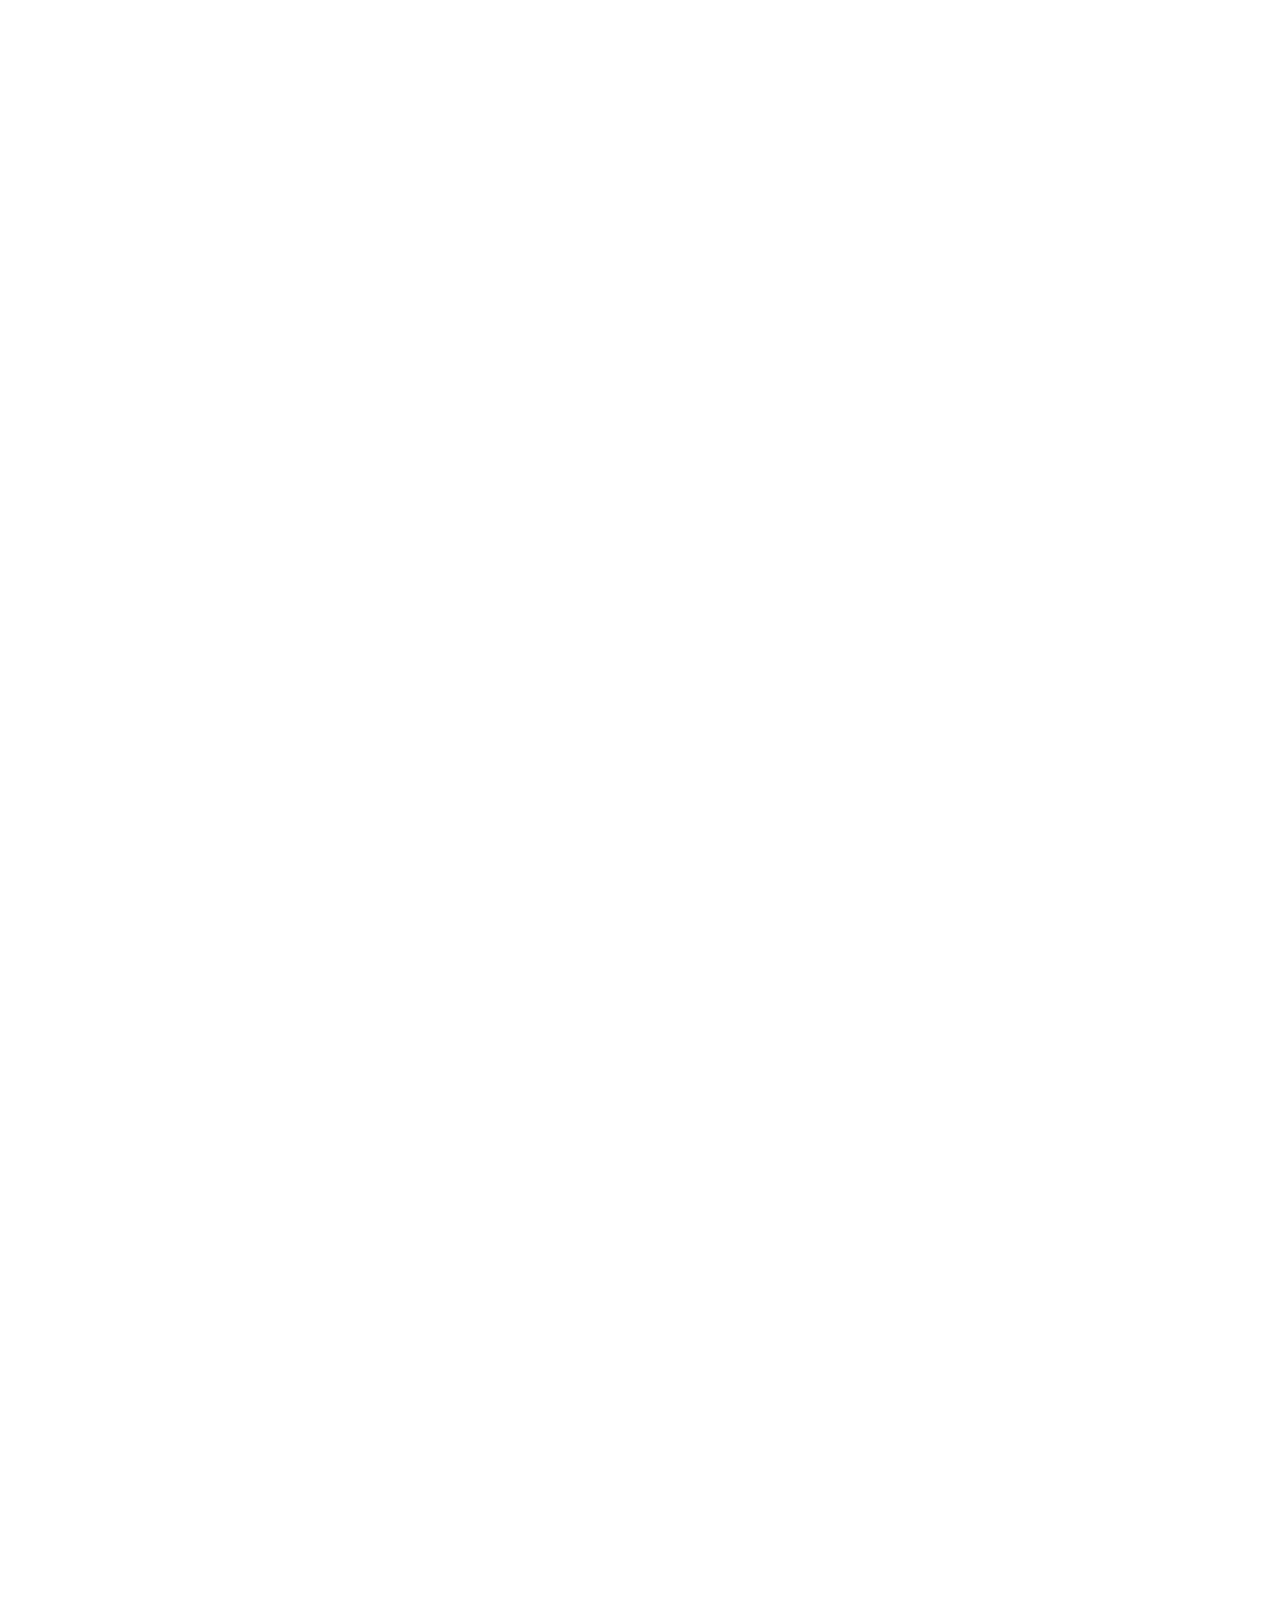
==== commit 9b9f9653: "S" ====
--- a/index.html
+++ b/index.html
@@ -50,14 +50,13 @@
   </button>
 
   <nav class="menu" id="nav">
-   <a href="#"><i class="fas fa-home"></i> Início</a>
-   <a href="#galeria"><i class="fa-solid fa-camera"></i> Momentos</a>
-   <a href="#projetos"><i class="fa-solid fa-diagram-project"></i> Projetos</a>
-   <a href="#sobre"><i class="fas fa-user"></i> Sobre</a>
-   <a href="#contato"><i class="fas fa-envelope"></i> Contato</a>
-   <a href="LOJA/loja.html"><i class="fas fa-store"></i> Nossa Loja</a>
-   <a href="#" class="btn-matricula" onclick="abrirFormulario()">
-   <i  class="fa fa-graduation-cap"></i> Matrícula 2027</a>
+   <a href="#"><i id="icon" class="fas fa-home"></i> Início</a>
+   <a href="#galeria"><i id="icon" class="fa-solid fa-camera"></i> Momentos</a>
+   <a href="#projetos"><i id="icon" class="fa-solid fa-diagram-project"></i> Projetos</a>
+   <a href="#sobre"><i id="icon" class="fas fa-user"></i> Sobre</a>
+   <a href="#contato"><i id="icon" class="fas fa-envelope"></i> Contato</a>
+   <a href="LOJA/loja.html"><i id="icon" class="fas fa-store"></i> Nossa Loja</a>
+   <a href="#" class="btn-matricula" onclick="abrirFormulario()">Matrícula 2027</a>
   </nav>
 
 </header>
@@ -429,49 +428,126 @@
 <section class="depoimentos">
   <h2>Veja o que nossos clientes estão dizendo!</h2>
 
-  <div class="depoimentos-container">
-
-    <div class="card-depoimento">
-       <svg class="quote" viewBox="0 0 24 24">
-    <path d="M7 7H3v6h6V7H5c0-2 1-3 3-3V2C5 2 3 4 3 7v6h6V7zm14 0h-4v6h6V7h-4c0-2 1-3 3-3V2c-3 0-5 2-5 5v6h6V7z"/>
-  </svg>
-      <p>
-        O atendimento foi incrível! Superou todas as minhas expectativas e com certeza voltarei a utilizar os serviços.
-      </p>
-      <h4>— Maria Silva</h4>
-    </div>
-
-    <div class="card-depoimento">
-       <svg class="quote" viewBox="0 0 24 24">
-    <path d="M7 7H3v6h6V7H5c0-2 1-3 3-3V2C5 2 3 4 3 7v6h6V7zm14 0h-4v6h6V7h-4c0-2 1-3 3-3V2c-3 0-5 2-5 5v6h6V7z"/>
-  </svg>
-      <p>
-        Profissionalismo e qualidade definem essa equipe. Recomendo para qualquer pessoa que busca excelência.
-      </p>
-      <h4>— João Pereira</h4>
-    </div>
-
-    <div class="card-depoimento">
-           <svg class="quote" viewBox="0 0 24 24">
-    <path d="M7 7H3v6h6V7H5c0-2 1-3 3-3V2C5 2 3 4 3 7v6h6V7zm14 0h-4v6h6V7h-4c0-2 1-3 3-3V2c-3 0-5 2-5 5v6h6V7z"/>
-  </svg>
-      <p>
-        Uma experiência diferenciada! Tudo muito bem organizado e com um suporte impecável.
-      </p>
-      <h4>— Ana Costa</h4>
-    </div>
-
-    <div class="card-depoimento">
-            <svg class="quote" viewBox="0 0 24 24">
-    <path d="M7 7H3v6h6V7H5c0-2 1-3 3-3V2C5 2 3 4 3 7v6h6V7zm14 0h-4v6h6V7h-4c0-2 1-3 3-3V2c-3 0-5 2-5 5v6h6V7z"/>
-  </svg>
-      <p>
-        Fiquei impressionado com a dedicação e o cuidado em cada detalhe. Serviço de alto nível!
-      </p>
-      <h4>— Carlos Mendes</h4>
-    </div>
-
-    
+   <div class="depoimentos-wrapper">
+    <div class="depoimentos-track">
+
+      <!-- PÁGINA 1 -->
+      <div class="depoimentos-page">
+
+        <div class="card-depoimento">
+          <svg class="quote" viewBox="0 0 24 24"><path d="M7 7H3v6h6V7H5c0-2 1-3 3-3V2C5 2 3 4 3 7v6h6V7zm14 0h-4v6h6V7h-4c0-2 1-3 3-3V2c-3 0-5 2-5 5v6h6V7z"/></svg>
+          <p>O atendimento foi incrível! Superou todas as minhas expectativas.</p>
+          <h4>— Maria Silva</h4>
+        </div>
+
+        <div class="card-depoimento">
+          <svg class="quote" viewBox="0 0 24 24"><path d="M7 7H3v6h6V7H5c0-2 1-3 3-3V2C5 2 3 4 3 7v6h6V7zm14 0h-4v6h6V7h-4c0-2 1-3 3-3V2c-3 0-5 2-5 5v6h6V7z"/></svg>
+          <p>Profissionalismo e qualidade definem essa equipe.</p>
+          <h4>— João Pereira</h4>
+        </div>
+
+        <div class="card-depoimento">
+          <svg class="quote" viewBox="0 0 24 24"><path d="M7 7H3v6h6V7H5c0-2 1-3 3-3V2C5 2 3 4 3 7v6h6V7zm14 0h-4v6h6V7h-4c0-2 1-3 3-3V2c-3 0-5 2-5 5v6h6V7z"/></svg>
+          <p>Uma experiência diferenciada e muito bem organizada.</p>
+          <h4>— Ana Costa</h4>
+        </div>
+
+        <div class="card-depoimento">
+          <svg class="quote" viewBox="0 0 24 24"><path d="M7 7H3v6h6V7H5c0-2 1-3 3-3V2C5 2 3 4 3 7v6h6V7zm14 0h-4v6h6V7h-4c0-2 1-3 3-3V2c-3 0-5 2-5 5v6h6V7z"/></svg>
+          <p>Serviço de alto nível e muita dedicação.</p>
+          <h4>— Carlos Mendes</h4>
+        </div>
+
+      </div>
+
+      <!-- PÁGINA 2 -->
+      <div class="depoimentos-page">
+
+        <div class="card-depoimento">
+          <svg class="quote" viewBox="0 0 24 24"><path d="M7 7H3v6h6V7H5c0-2 1-3 3-3V2C5 2 3 4 3 7v6h6V7zm14 0h-4v6h6V7h-4c0-2 1-3 3-3V2c-3 0-5 2-5 5v6h6V7z"/></svg>
+          <p>O atendimento da escola é excelente e muito atencioso com os alunos.</p>
+          <h4>— Fernanda Lima</h4>
+        </div>
+
+        <div class="card-depoimento">
+          <svg class="quote" viewBox="0 0 24 24"><path d="M7 7H3v6h6V7H5c0-2 1-3 3-3V2C5 2 3 4 3 7v6h6V7zm14 0h-4v6h6V7h-4c0-2 1-3 3-3V2c-3 0-5 2-5 5v6h6V7z"/></svg>
+          <p>Os professores são dedicados e demonstram muito carinho no ensino.</p>
+          <h4>— Paulo Souza</h4>
+        </div>
+
+        <div class="card-depoimento">
+          <svg class="quote" viewBox="0 0 24 24"><path d="M7 7H3v6h6V7H5c0-2 1-3 3-3V2C5 2 3 4 3 7v6h6V7zm14 0h-4v6h6V7h-4c0-2 1-3 3-3V2c-3 0-5 2-5 5v6h6V7z"/></svg>
+          <p>A organização da escola e o cuidado com os alunos são diferenciais.</p>
+          <h4>— Juliana Rocha</h4>
+        </div>
+
+        <div class="card-depoimento">
+          <svg class="quote" viewBox="0 0 24 24"><path d="M7 7H3v6h6V7H5c0-2 1-3 3-3V2C5 2 3 4 3 7v6h6V7zm14 0h-4v6h6V7h-4c0-2 1-3 3-3V2c-3 0-5 2-5 5v6h6V7z"/></svg>
+          <p>Recomendo a escola para quem busca educação de qualidade.</p>
+          <h4>— Ricardo Alves</h4>
+        </div>
+
+      </div>
+
+      <!-- PÁGINA 3 -->
+      <div class="depoimentos-page">
+
+        <div class="card-depoimento">
+          <svg class="quote" viewBox="0 0 24 24"><path d="M7 7H3v6h6V7H5c0-2 1-3 3-3V2C5 2 3 4 3 7v6h6V7zm14 0h-4v6h6V7h-4c0-2 1-3 3-3V2c-3 0-5 2-5 5v6h6V7z"/></svg>
+          <p>Meu filho evoluiu muito após entrar na escola.</p>
+          <h4>— Camila Freitas</h4>
+        </div>
+
+        <div class="card-depoimento">
+          <svg class="quote" viewBox="0 0 24 24"><path d="M7 7H3v6h6V7H5c0-2 1-3 3-3V2C5 2 3 4 3 7v6h6V7zm14 0h-4v6h6V7h-4c0-2 1-3 3-3V2c-3 0-5 2-5 5v6h6V7z"/></svg>
+          <p>Ambiente acolhedor e propício para o aprendizado.</p>
+          <h4>— Bruno Martins</h4>
+        </div>
+
+        <div class="card-depoimento">
+          <svg class="quote" viewBox="0 0 24 24"><path d="M7 7H3v6h6V7H5c0-2 1-3 3-3V2C5 2 3 4 3 7v6h6V7zm14 0h-4v6h6V7h-4c0-2 1-3 3-3V2c-3 0-5 2-5 5v6h6V7z"/></svg>
+          <p>Ensino de qualidade com profissionais comprometidos.</p>
+          <h4>— Patrícia Gomes</h4>
+        </div>
+
+        <div class="card-depoimento">
+          <svg class="quote" viewBox="0 0 24 24"><path d="M7 7H3v6h6V7H5c0-2 1-3 3-3V2C5 2 3 4 3 7v6h6V7zm14 0h-4v6h6V7h-4c0-2 1-3 3-3V2c-3 0-5 2-5 5v6h6V7z"/></svg>
+          <p>A estrutura e o suporte da escola são excelentes.</p>
+          <h4>— Eduardo Nunes</h4>
+        </div>
+
+      </div>
+
+      <!-- PÁGINA 4 -->
+      <div class="depoimentos-page">
+
+        <div class="card-depoimento">
+          <svg class="quote" viewBox="0 0 24 24"><path d="M7 7H3v6h6V7H5c0-2 1-3 3-3V2C5 2 3 4 3 7v6h6V7zm14 0h-4v6h6V7h-4c0-2 1-3 3-3V2c-3 0-5 2-5 5v6h6V7z"/></svg>
+          <p>A escola cuida de cada detalhe na formação dos alunos.</p>
+          <h4>— Larissa Melo</h4>
+        </div>
+
+        <div class="card-depoimento">
+          <svg class="quote" viewBox="0 0 24 24"><path d="M7 7H3v6h6V7H5c0-2 1-3 3-3V2C5 2 3 4 3 7v6h6V7zm14 0h-4v6h6V7h-4c0-2 1-3 3-3V2c-3 0-5 2-5 5v6h6V7z"/></svg>
+          <p>Confio totalmente no ensino e na equipe pedagógica.</p>
+          <h4>— Gustavo Ribeiro</h4>
+        </div>
+
+        <div class="card-depoimento">
+          <svg class="quote" viewBox="0 0 24 24"><path d="M7 7H3v6h6V7H5c0-2 1-3 3-3V2C5 2 3 4 3 7v6h6V7zm14 0h-4v6h6V7h-4c0-2 1-3 3-3V2c-3 0-5 2-5 5v6h6V7z"/></svg>
+          <p>Ótima comunicação com os pais e acompanhamento dos alunos.</p>
+          <h4>— Aline Batista</h4>
+        </div>
+
+        <div class="card-depoimento">
+          <svg class="quote" viewBox="0 0 24 24"><path d="M7 7H3v6h6V7H5c0-2 1-3 3-3V2C5 2 3 4 3 7v6h6V7zm14 0h-4v6h6V7h-4c0-2 1-3 3-3V2c-3 0-5 2-5 5v6h6V7z"/></svg>
+          <p>Uma escola que realmente faz a diferença na educação.</p>
+          <h4>— Diego Carvalho</h4>
+        </div>
+
+      </div>
+
+    </div>
   </div>
 </section>
 
--- a/styles.css
+++ b/styles.css
@@ -197,7 +197,7 @@
   transition: 0.3s;
 }
 
-nav i {
+#icon {
   color: #ffffff;
   animation: eleganteGlow 5s infinite ease-in-out;
   transition: 0.3s;
@@ -220,16 +220,7 @@
   }
 }
 
-nav i:hover {
-  animation: none;
-  color: #ff7a00;
-  text-shadow: 0 0 8px rgba(255,122,0,0.6);
-  transform: scale(1.1);
-}
-
-.fa {
-color: white;
-}
+
 /* efeito underline animado */
 
 nav a::after{
@@ -289,37 +280,30 @@
 /* ==========================================================
    BOTÃO PADRÃO MATRICULAS
 ========================================================== */
-
 .btn-matricula {
-
-  padding: 6px 6px;
-  border-radius: 20px;
-  background: linear-gradient(135deg, #facc15, #E65100);
-  color: #fff;
-   text-decoration: none;
-  transition: 0.3s;
-  box-shadow:0 8px 22px rgba(0,0,0,.25);
+  display: inline-block;
+  padding: 10px 18px;
+  border-radius: 999px;
+   background: linear-gradient(135deg, #ffffff, #ffffff);
+  color: #ff7a00;
+  text-decoration: none;
+  font-weight: 600;
+  letter-spacing: 0.3px;
+  box-shadow: 0 6px 18px rgba(0,0,0,.25);
   position: relative;
   overflow: hidden;
-}
-
-
-/* HOVER */
-
-.btn-matricula:hover {
-  
-  color:#fff;
-  background:#1e88e5;
-  transform: translateY(-3px);
-  box-shadow: 0 12px 28px rgba(0,0,0,.35);
-
-}
-
-
-/* BRILHO */
-
+  transition: all 0.3s ease;
+  animation: pulse 2s infinite;
+}
+
+@keyframes pulse {
+  0% { box-shadow: 0 0 0 0 rgba(250, 204, 21, 0.7); }
+  70% { box-shadow: 0 0 0 12px rgba(250, 204, 21, 0); }
+  100% { box-shadow: 0 0 0 0 rgba(250, 204, 21, 0); }
+}
+
+/* brilho animado */
 .btn-matricula::before {
-
   content: "";
   position: absolute;
   top: 0;
@@ -328,22 +312,24 @@
   height: 100%;
   background: linear-gradient(
     120deg,
-    transparent,
-    rgba(255,255,255,0.7),
-    transparent
+    rgba(255,255,255,0.2),
+    rgba(255,255,255,0.6),
+    rgba(255,255,255,0.2)
   );
   transform: skewX(-25deg);
-  transition: 0.6s;
-
-}
-
-
-/* ANIMAÇÃO DO BRILHO */
-
+  transition: 0.5s;
+}
+
+
+/* anima o brilho */
 .btn-matricula:hover::before {
-
   left: 130%;
-
+}
+
+/* CLICK */
+.btn-matricula:active {
+  transform: scale(0.97);
+  box-shadow: 0 4px 12px rgba(0,0,0,.25);
 }
 
 /* ==========================================================
@@ -1133,11 +1119,331 @@
 }
 
 /* ==========================================================
+   GALERIA
+========================================================== */
+
+.galeria {
+background:linear-gradient(
+to bottom,
+#ffffff 0%,
+#ffffff 20%,
+#ffb347 55%,
+#ffffff 100%
+);
+
+}
+
+
+/* ==========================================================
+   TITULO
+========================================================== */
+
+.titulo-galeria{
+text-align:center;
+max-width:900px;
+margin:0 auto 80px auto;
+}
+
+/* texto pequeno */
+
+.secao-topo{
+font-size:25px;
+letter-spacing:3px;
+text-transform:uppercase;
+color:#1e40af;
+font-weight:800;
+opacity:0;
+transform:translateY(20px);
+animation:fadeUp 1s ease forwards;
+}
+
+
+/* wrapper titulo */
+
+.titulo-wrapper{
+display:inline-block;
+text-align:center;
+}
+
+
+/* titulo */
+
+.secao-titulo{
+font-size: clamp(28px, 6vw, 58px);
+font-weight:800;
+color:#1e40af;
+margin-bottom:10px;
+opacity:0;
+transform:translateY(30px);
+animation:fadeUp 1s ease forwards;
+animation-delay:0.3s;
+}
+
+
+/* destaque */
+
+.secao-titulo span{
+background:linear-gradient(90deg,#f59e0b,#ff7a18);
+background-clip:text;
+-webkit-background-clip:text;
+-webkit-text-fill-color:transparent;
+}
+
+
+/* linha */
+
+.decoracao{
+width:100%;
+height:4px;
+border-radius:10px;
+background:linear-gradient(90deg,#f59e0b,#ff7a18);
+}
+
+
+/* subtitulo */
+
+.secao-subtitulo{
+font-size:20px;
+color:#555;
+transform:translateY(20px);
+animation:fadeUp 1s ease forwards;
+animation-delay:0.9s;
+margin-bottom: -58px;
+}
+
+
+/* ==========================================================
+   FILTROS
+========================================================== */
+
+.galeria-filtros{
+display:flex;
+justify-content:center;
+gap:15px;
+margin-bottom:50px;
+flex-wrap:wrap;
+}
+
+.galeria-filtros button{
+padding:10px 26px;
+border-radius:30px;
+border:none;
+background:#fff;
+color:#062A5E;
+font-weight:600;
+cursor:pointer;
+transition:.3s;
+
+}
+
+.galeria-filtros button.active,
+.galeria-filtros button:hover{
+
+background:#062A5E;
+color:#fff;
+
+}
+
+
+/* ==========================================================
+   SLIDER
+========================================================== */
+
+.galeria-slider{
+overflow:hidden;
+width:100%;
+margin-top:40px;
+
+}
+
+.galeria-track{
+display:flex;
+gap:20px;
+animation:scrollGaleria 40s linear infinite;
+}
+
+.galeria-track:hover{
+animation-play-state:paused;
+
+}
+
+
+/* ==========================================================
+   CARD
+========================================================== */
+
+.galeria-card{
+min-width:200px;
+width:200px;
+height:200px;
+overflow:hidden;
+background:#fff;
+box-shadow:0 10px 25px rgba(0,0,0,0.08);
+cursor:pointer;
+transition:all .35s ease;
+position:relative;
+border:8px solid #fffdfd;
+
+}
+
+
+/* HOVER */
+
+.galeria-card:hover{
+
+transform:translateY(-8px) scale(1.03);
+box-shadow:0 18px 40px rgba(0,0,0,0.18);
+
+}
+
+
+/* ==========================================================
+   IMAGEM
+========================================================== */
+
+.galeria-card img{
+width:100%;
+height:100%;
+object-fit:cover;
+border-radius:5px;
+transition:transform .5s ease;
+}
+
+
+/* ZOOM */
+
+.galeria-card:hover img{
+transform:scale(1.15);
+}
+
+
+/* ==========================================================
+   MODAL
+========================================================== */
+
+.galeria-modal{
+display:none;
+position:fixed;
+inset:0;
+background:rgba(0,0,0,0.85);
+justify-content:center;
+align-items:center;
+z-index:9999;
+
+}
+
+.galeria-modal img{
+max-width:90%;
+max-height:90%;
+border-radius:20px;
+}
+
+
+/* ==========================================================
+   ANIMAÇÕES
+========================================================== */
+
+
+@keyframes scrollGaleria{
+
+from{
+transform:translateX(0);
+}
+
+to{
+transform:translateX(-55%);
+}
+
+}
+       /* ==========================================================
+   REDE SOCIAL
+========================================================== */
+.redes-confira {
+  margin-top: 10px;
+  display: block;
+  text-align: center;
+  font-size:20px;
+  color:#555;
+ 
+}
+
+.rede {
+  display: flex;
+  align-items: center;
+  gap: 10px;
+  padding: 8px 10px;
+  border-radius: 50px;
+  text-decoration: none;
+  color: #fff;
+  font-weight: 600;
+  transition: all 0.3s ease;
+}
+
+
+.redes-sociais {
+  display: flex;
+  font-size: 13px;
+  flex-wrap: wrap;
+  gap: 20px;
+  justify-content: center;
+  margin-top: 10px;
+}
+
+.social-btn {
+  
+  display: inline-flex;
+  align-items: center;
+  gap: 12px;
+  padding: 10px 20px;
+  border-radius: 50px;
+  font-weight: 600;
+  text-decoration: none;
+  color: #fff;
+  transition: 0.3s ease;
+
+}
+
+.icon {
+  width: 24px;
+  height: 24px;
+  fill: currentColor; /* usa a cor do botão */
+}
+
+.social-btn .icon {
+  width: 20px;
+  height: 20px;
+}
+
+
+.rede .icon {
+  width: 22px;
+  height: 22px;
+}
+
+.rede svg {
+  width: 100%;
+  height: 100%;
+}
+
+/* CORES DAS REDES */
+.instagram {
+  background: linear-gradient(45deg, #f58529, #dd2a7b, #8134af, #515bd4);
+  color: #fff;
+}
+.facebook { background: #1877F2; }
+.youtube { background: #FF0000; }
+.rede:hover {
+  transform: translateY(-4px);
+  box-shadow: 0 8px 20px rgba(0,0,0,0.15);
+}
+
+
+/* ==========================================================
    DEPOIMENTOS 
 ========================================================== */
 .depoimentos {
   font-family: 'Poppins', sans-serif;
-  padding: 80px 20px;
+  padding: 60px 20px;
   background:linear-gradient(
 to bottom,
 #ffffff 0%,
@@ -1148,7 +1454,6 @@
     
   text-align: center;
 }
-
 .depoimentos h2 {
   font-size: 42px;
   margin-bottom: 50px;
@@ -1169,54 +1474,62 @@
   border-radius: 10px;
 }
 
-.depoimentos-container {
+/* CARROSSEL */
+.depoimentos-wrapper {
+  overflow: hidden;
+  max-width: 1200px;
+  margin: auto;
+}
+
+.depoimentos-track {
+  display: flex;
+  transition: transform 0.6s ease;
+}
+
+.depoimentos-page {
+  min-width: 100%;
   display: grid;
-  grid-template-columns: repeat(auto-fit, minmax(250px, 1fr));
+  grid-template-columns: repeat(4, 1fr);
   gap: 25px;
-  max-width: 1100px;
-  margin: auto;
-}
-
+}
+
+/* CARD */
 .card-depoimento {
   background: #fff;
-  padding: 25px;
+  padding: 45px;
   border-radius: 15px;
   text-align: left;
-  box-shadow: 0 10px 25px rgba(0,0,0,0.08);
   position: relative;
   transition: 0.3s;
 }
 
-
 .card-depoimento:hover {
   transform: translateY(-5px);
 }
 
-.card-depoimento span {
-  font-family: 'Poppins', sans-serif;
-}
-
+/* ASPAS */
 .quote {
-  width: 30px;
-  height: 30px;
-  fill: #ff7a00;
-  margin-bottom: 15px;
-}
-
-
+  width: 22px;
+  height: 22px;
+  fill: #ff6f00;
+  position: absolute;
+  top: 15px;
+  left: 15px;
+}
+
+/* TEXTO */
 .card-depoimento p {
-  margin: 15px 0;
-   font-size: 13px;
-    color: #555;
-    line-height: 1.6;
-    text-align: justify;
-    text-indent: 10px;
-    hyphens: auto;
-}
-
+  font-size: 18px;
+  color: #555;
+  line-height: 1.6;
+  margin: 20px 0 15px;
+}
+
+/* NOME */
 .card-depoimento h4 {
   font-size: 14px;
   color: #333;
+  font-weight: 600;
 }
 
 /* ==========================================================
@@ -1411,324 +1724,6 @@
 }
 
 /* ==========================================================
-   GALERIA
-========================================================== */
-
-.galeria {
-background:linear-gradient(
-to bottom,
-#ffffff 0%,
-#ffffff 20%,
-#ffb347 85%,
-#ffffff 100%
-);
-
-}
-
-
-/* ==========================================================
-   TITULO
-========================================================== */
-
-.titulo-galeria{
-text-align:center;
-max-width:900px;
-margin:0 auto 80px auto;
-}
-
-/* texto pequeno */
-
-.secao-topo{
-font-size:25px;
-letter-spacing:3px;
-text-transform:uppercase;
-color:#1e40af;
-font-weight:800;
-opacity:0;
-transform:translateY(20px);
-animation:fadeUp 1s ease forwards;
-}
-
-
-/* wrapper titulo */
-
-.titulo-wrapper{
-display:inline-block;
-text-align:center;
-}
-
-
-/* titulo */
-
-.secao-titulo{
-font-size: clamp(28px, 6vw, 58px);
-font-weight:800;
-color:#1e40af;
-margin-bottom:10px;
-opacity:0;
-transform:translateY(30px);
-animation:fadeUp 1s ease forwards;
-animation-delay:0.3s;
-}
-
-
-/* destaque */
-
-.secao-titulo span{
-background:linear-gradient(90deg,#f59e0b,#ff7a18);
-background-clip:text;
--webkit-background-clip:text;
--webkit-text-fill-color:transparent;
-}
-
-
-/* linha */
-
-.decoracao{
-width:100%;
-height:4px;
-border-radius:10px;
-background:linear-gradient(90deg,#f59e0b,#ff7a18);
-}
-
-
-/* subtitulo */
-
-.secao-subtitulo{
-font-size:20px;
-color:#555;
-transform:translateY(20px);
-animation:fadeUp 1s ease forwards;
-animation-delay:0.9s;
-margin-bottom: -58px;
-}
-
-
-/* ==========================================================
-   FILTROS
-========================================================== */
-
-.galeria-filtros{
-display:flex;
-justify-content:center;
-gap:15px;
-margin-bottom:50px;
-flex-wrap:wrap;
-}
-
-.galeria-filtros button{
-padding:10px 26px;
-border-radius:30px;
-border:none;
-background:#fff;
-color:#062A5E;
-font-weight:600;
-cursor:pointer;
-transition:.3s;
-
-}
-
-.galeria-filtros button.active,
-.galeria-filtros button:hover{
-
-background:#062A5E;
-color:#fff;
-
-}
-
-
-/* ==========================================================
-   SLIDER
-========================================================== */
-
-.galeria-slider{
-overflow:hidden;
-width:100%;
-margin-top:40px;
-
-}
-
-.galeria-track{
-display:flex;
-gap:20px;
-animation:scrollGaleria 40s linear infinite;
-}
-
-.galeria-track:hover{
-animation-play-state:paused;
-
-}
-
-
-/* ==========================================================
-   CARD
-========================================================== */
-
-.galeria-card{
-min-width:200px;
-width:200px;
-height:200px;
-overflow:hidden;
-background:#fff;
-box-shadow:0 10px 25px rgba(0,0,0,0.08);
-cursor:pointer;
-transition:all .35s ease;
-position:relative;
-border:8px solid #fffdfd;
-
-}
-
-
-/* HOVER */
-
-.galeria-card:hover{
-
-transform:translateY(-8px) scale(1.03);
-box-shadow:0 18px 40px rgba(0,0,0,0.18);
-
-}
-
-
-/* ==========================================================
-   IMAGEM
-========================================================== */
-
-.galeria-card img{
-width:100%;
-height:100%;
-object-fit:cover;
-border-radius:5px;
-transition:transform .5s ease;
-}
-
-
-/* ZOOM */
-
-.galeria-card:hover img{
-transform:scale(1.15);
-}
-
-
-/* ==========================================================
-   MODAL
-========================================================== */
-
-.galeria-modal{
-display:none;
-position:fixed;
-inset:0;
-background:rgba(0,0,0,0.85);
-justify-content:center;
-align-items:center;
-z-index:9999;
-
-}
-
-.galeria-modal img{
-max-width:90%;
-max-height:90%;
-border-radius:20px;
-}
-
-
-/* ==========================================================
-   ANIMAÇÕES
-========================================================== */
-
-
-@keyframes scrollGaleria{
-
-from{
-transform:translateX(0);
-}
-
-to{
-transform:translateX(-55%);
-}
-
-}
-       /* ==========================================================
-   REDE SOCIAL
-========================================================== */
-.redes-confira {
-  margin-top: 10px;
-  display: block;
-  text-align: center;
-  font-size:20px;
-  color:#555;
- 
-}
-
-.rede {
-  display: flex;
-  align-items: center;
-  gap: 10px;
-  padding: 8px 10px;
-  border-radius: 50px;
-  text-decoration: none;
-  color: #fff;
-  font-weight: 600;
-  transition: all 0.3s ease;
-}
-
-
-.redes-sociais {
-  display: flex;
-  font-size: 13px;
-  flex-wrap: wrap;
-  gap: 20px;
-  justify-content: center;
-  margin-top: 10px;
-}
-
-.social-btn {
-  
-  display: inline-flex;
-  align-items: center;
-  gap: 12px;
-  padding: 10px 20px;
-  border-radius: 50px;
-  font-weight: 600;
-  text-decoration: none;
-  color: #fff;
-  transition: 0.3s ease;
-
-}
-
-.icon {
-  width: 24px;
-  height: 24px;
-  fill: currentColor; /* usa a cor do botão */
-}
-
-.social-btn .icon {
-  width: 20px;
-  height: 20px;
-}
-
-
-.rede .icon {
-  width: 22px;
-  height: 22px;
-}
-
-.rede svg {
-  width: 100%;
-  height: 100%;
-}
-
-/* CORES DAS REDES */
-.instagram {
-  background: linear-gradient(45deg, #f58529, #dd2a7b, #8134af, #515bd4);
-  color: #fff;
-}
-.facebook { background: #1877F2; }
-.youtube { background: #FF0000; }
-.rede:hover {
-  transform: translateY(-4px);
-  box-shadow: 0 8px 20px rgba(0,0,0,0.15);
-}
-       /* ==========================================================
    SOBRE NÓS
 ========================================================== */
 
@@ -2635,8 +2630,7 @@
      /* SEÇÃO */
   .depoimentos,
   .galeria{
-    padding-top: 20px;  /* 👈 remove espaço de cima */
-    
+    padding-top: 20px;  
   }
   
   .depoimentos h2 {
@@ -2668,7 +2662,7 @@
 
   .card p{
   font-size: 12px;
-  line-height: 1.4; /* ↓ menos espaçamento */
+  line-height: 1.4; 
 }
 
   .btn-cardp{
@@ -2697,7 +2691,7 @@
 
   /* CARDS / IMAGENS */
   .galeria-card{
-    width: 100%;  /* ↓ menor */
+    width: 100%;  
     height: 140px;
   }
 
@@ -2740,11 +2734,11 @@
 
 
 .sobre{
-    padding: 0; /* remove todo o padding no mobile */
+    padding: 0; 
 }
 
 .gridsobre {
-    grid-template-columns: repeat(2, 1fr); /* 2 por linha */
+    grid-template-columns: repeat(2, 1fr); 
     gap: 12px;
 }
 
@@ -2788,7 +2782,7 @@
 
 /* ================= NÍVEIS DE ENSINO ================= */
 .nivel_ensino {
-    padding: 0; /* remove todo o padding no mobile */
+    padding: 0; 
 }
 
 .nivel_ensino h2{
@@ -2814,7 +2808,7 @@
 /* CARDS ENSINO */
 .grid{
     
-    grid-template-columns: repeat(2, 1fr); /* 2 por linha */
+    grid-template-columns: repeat(2, 1fr); 
     gap: 12px;
     
 }
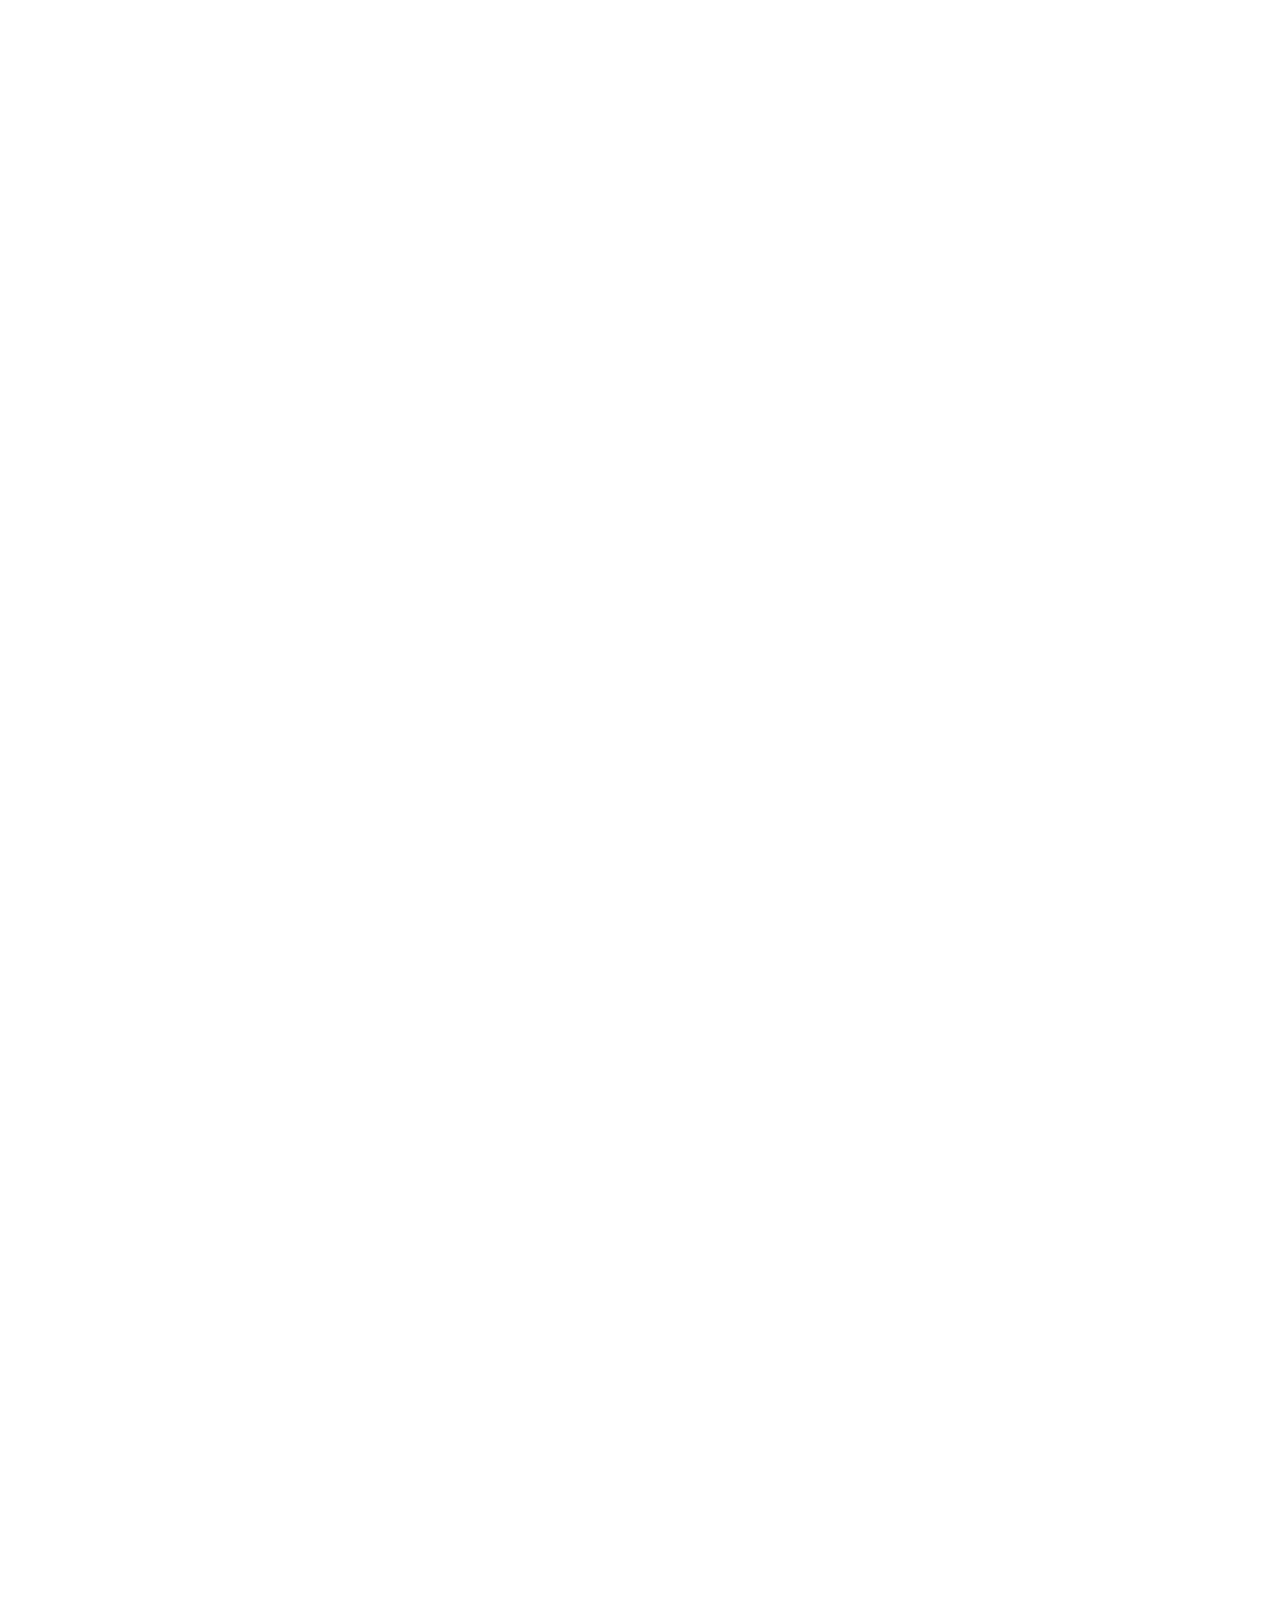
==== commit 49bcc3f4: "s" ====
--- a/index.html
+++ b/index.html
@@ -876,6 +876,17 @@
   <i class="fab fa-whatsapp"></i>
 </a>
 
+<div vw class="enabled">
+  <div vw-access-button class="active"></div>
+  <div vw-plugin-wrapper>
+    <div class="vw-plugin-top-wrapper"></div>
+  </div>
+</div>
+
+<script src="https://vlibras.gov.br/app/vlibras-plugin.js"></script>
+<script>
+  new window.VLibras.Widget('https://vlibras.gov.br/app');
+</script>
 
 </body>
 
--- a/styles.css
+++ b/styles.css
@@ -128,7 +128,7 @@
   padding: 0 30px;
   z-index: 9999;
   transition: all 0.4s ease;
-  box-shadow:0 18px 22px rgb(255, 255, 255);
+  box-shadow:0 10px 52px rgb(255, 255, 255);
   background: linear-gradient(135deg,#062A5E,#1E63B7);
 }
 
@@ -393,6 +393,7 @@
   display: flex;
   align-items: center;
   color: white;
+  margin-top: clamp(10px, 3vw, 30px);
 }
 
 /* CONTAINER (BASE DO ALINHAMENTO) */
@@ -2628,6 +2629,20 @@
 
 
      /* SEÇÃO */
+
+     .depoimentos-page {
+    grid-template-columns: repeat(2, 1fr);
+    gap: 15px;
+  }
+
+  .card-depoimento {
+    padding: 25px 18px;
+  }
+
+  .card-depoimento p {
+    font-size: 13px;
+  }
+  
   .depoimentos,
   .galeria{
     padding-top: 20px;  
@@ -2814,8 +2829,7 @@
 }
 
 .cardinf .conteudo {
-     padding: 10px 10px;
-    padding: 0;
+    padding: 10px 10px;
     text-align: center;
     flex-grow: 1;
 }
@@ -2939,6 +2953,77 @@
     font-size: 15px;
   }
 
+    .banner-escolar{
+  margin-top: 20px; 
+  }
+ 
+  .containerescolar{
+    margin-bottom: 20px;
+  }
+
+  /* GRID DOS KITS */
+  .area-kits{
+    grid-template-columns: repeat(2, 1fr); /* 🔥 nunca use px aqui */
+    gap: 10px;
+    padding: 0 8px;
+  }
+
+  /* CARDS */
+  .cardkit,
+  .cardlivros,
+  .cardfardamento,
+  .cardlista{
+    height: auto; /* evita corte */
+    padding: 8px;
+  }
+
+  /* IMAGENS */
+  .cardkit img,
+  .cardlivros img{
+    height: 60px;
+    object-fit: contain;
+  }
+
+  /* TITULOS */
+  .cardkit h3,
+  .cardlivros h3{
+    font-size: 12px;
+    min-height: auto;
+  }
+
+  /* TEXTO */
+  .cardkit p,
+  .cardlivros p{
+    font-size: 11px;
+  }
+
+  /* SELECT */
+  .cardkit select{
+    height: 28px;
+    font-size: 11px;
+  }
+
+  /* BOTÃO */
+  .btn-add,
+  .btn-download{
+    font-size: 11px;
+    padding: 6px;
+  }
+
+  /* HEADER AJUSTE */
+  header{
+    padding: 0 10px;
+  }
+
+  .logo img{
+    height: 40px;
+  }
+
+  .titulo{
+    font-size: 16px;
+  }
+
+
 }
 
 /* =========================
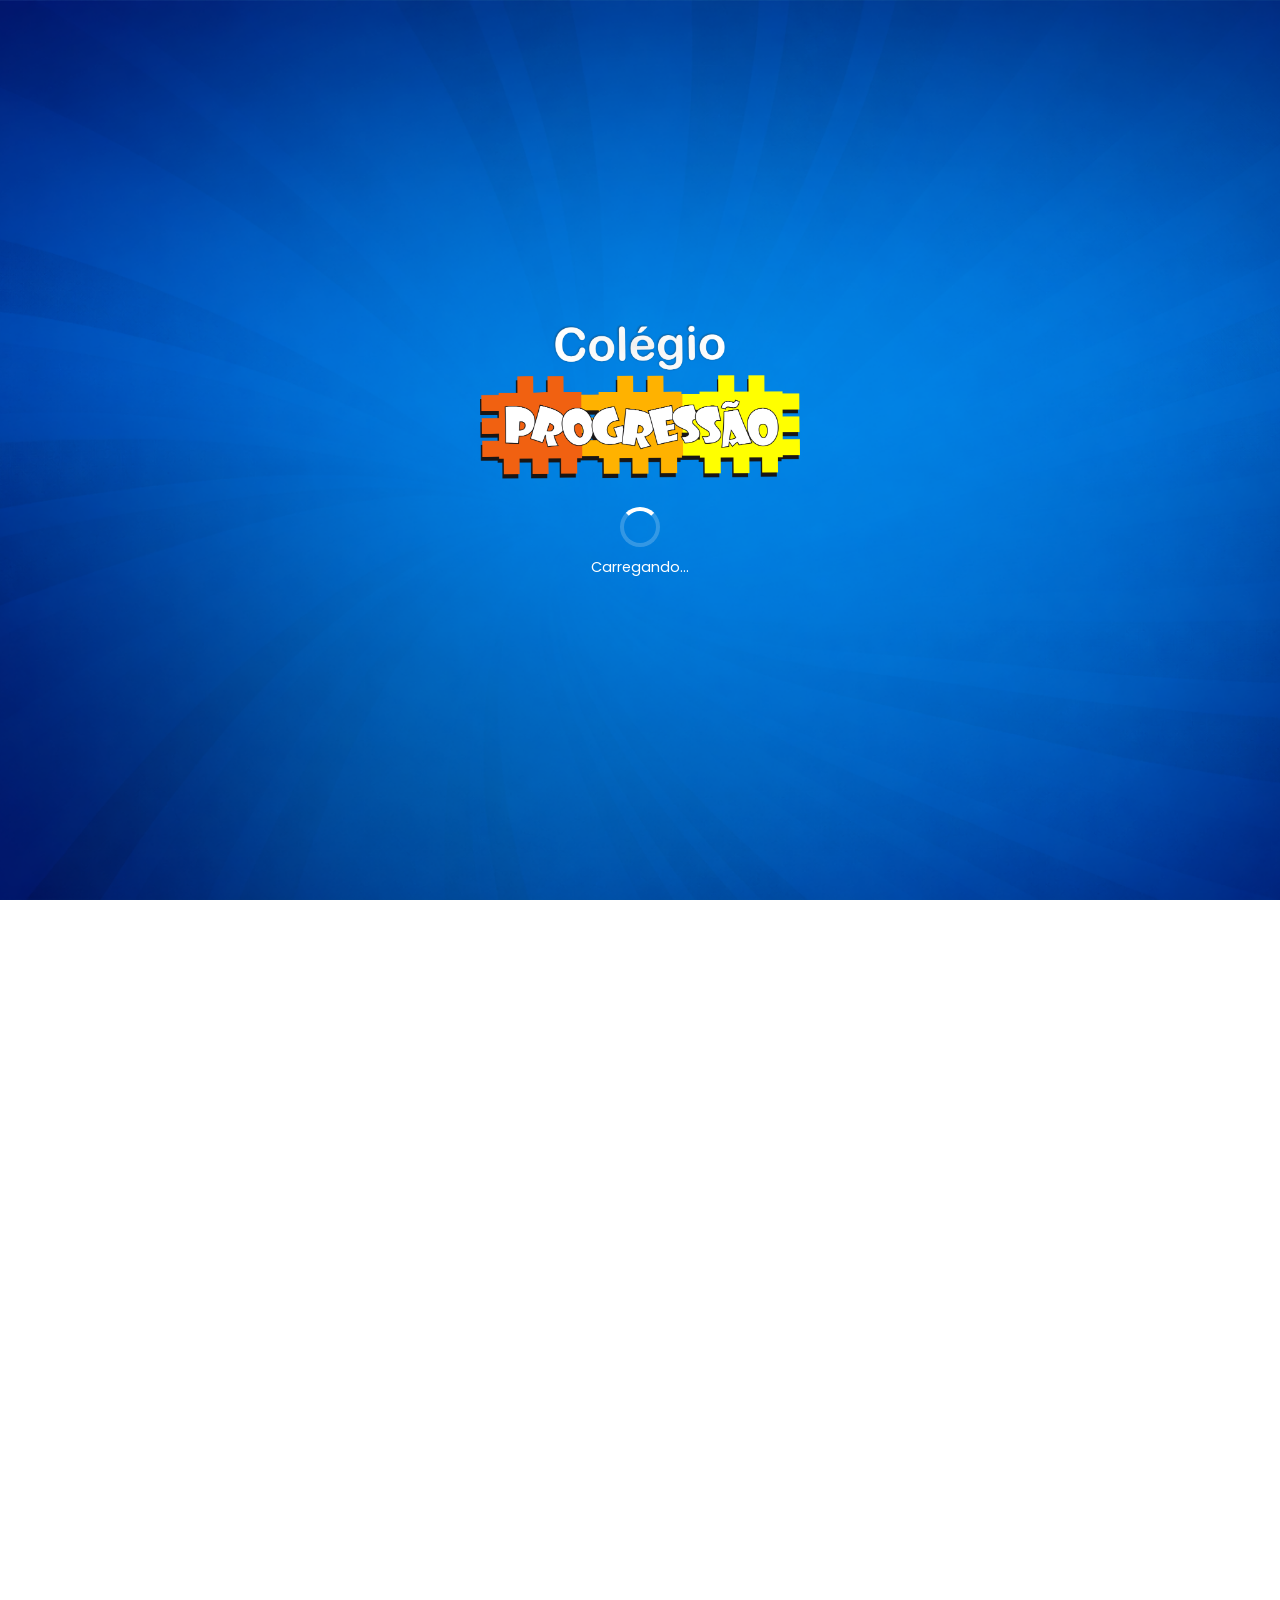
==== commit 2a2a3f15: "2" ====
--- a/index.html
+++ b/index.html
@@ -876,19 +876,9 @@
   <i class="fab fa-whatsapp"></i>
 </a>
 
-<div vw class="enabled">
-  <div vw-access-button class="active"></div>
-  <div vw-plugin-wrapper>
-    <div class="vw-plugin-top-wrapper"></div>
-  </div>
-</div>
-
-<script src="https://vlibras.gov.br/app/vlibras-plugin.js"></script>
-<script>
-  new window.VLibras.Widget('https://vlibras.gov.br/app');
-</script>
+
+<script src="scripts.js"></script>
 
 </body>
 
-<script src="scripts.js"></script>
 </html>
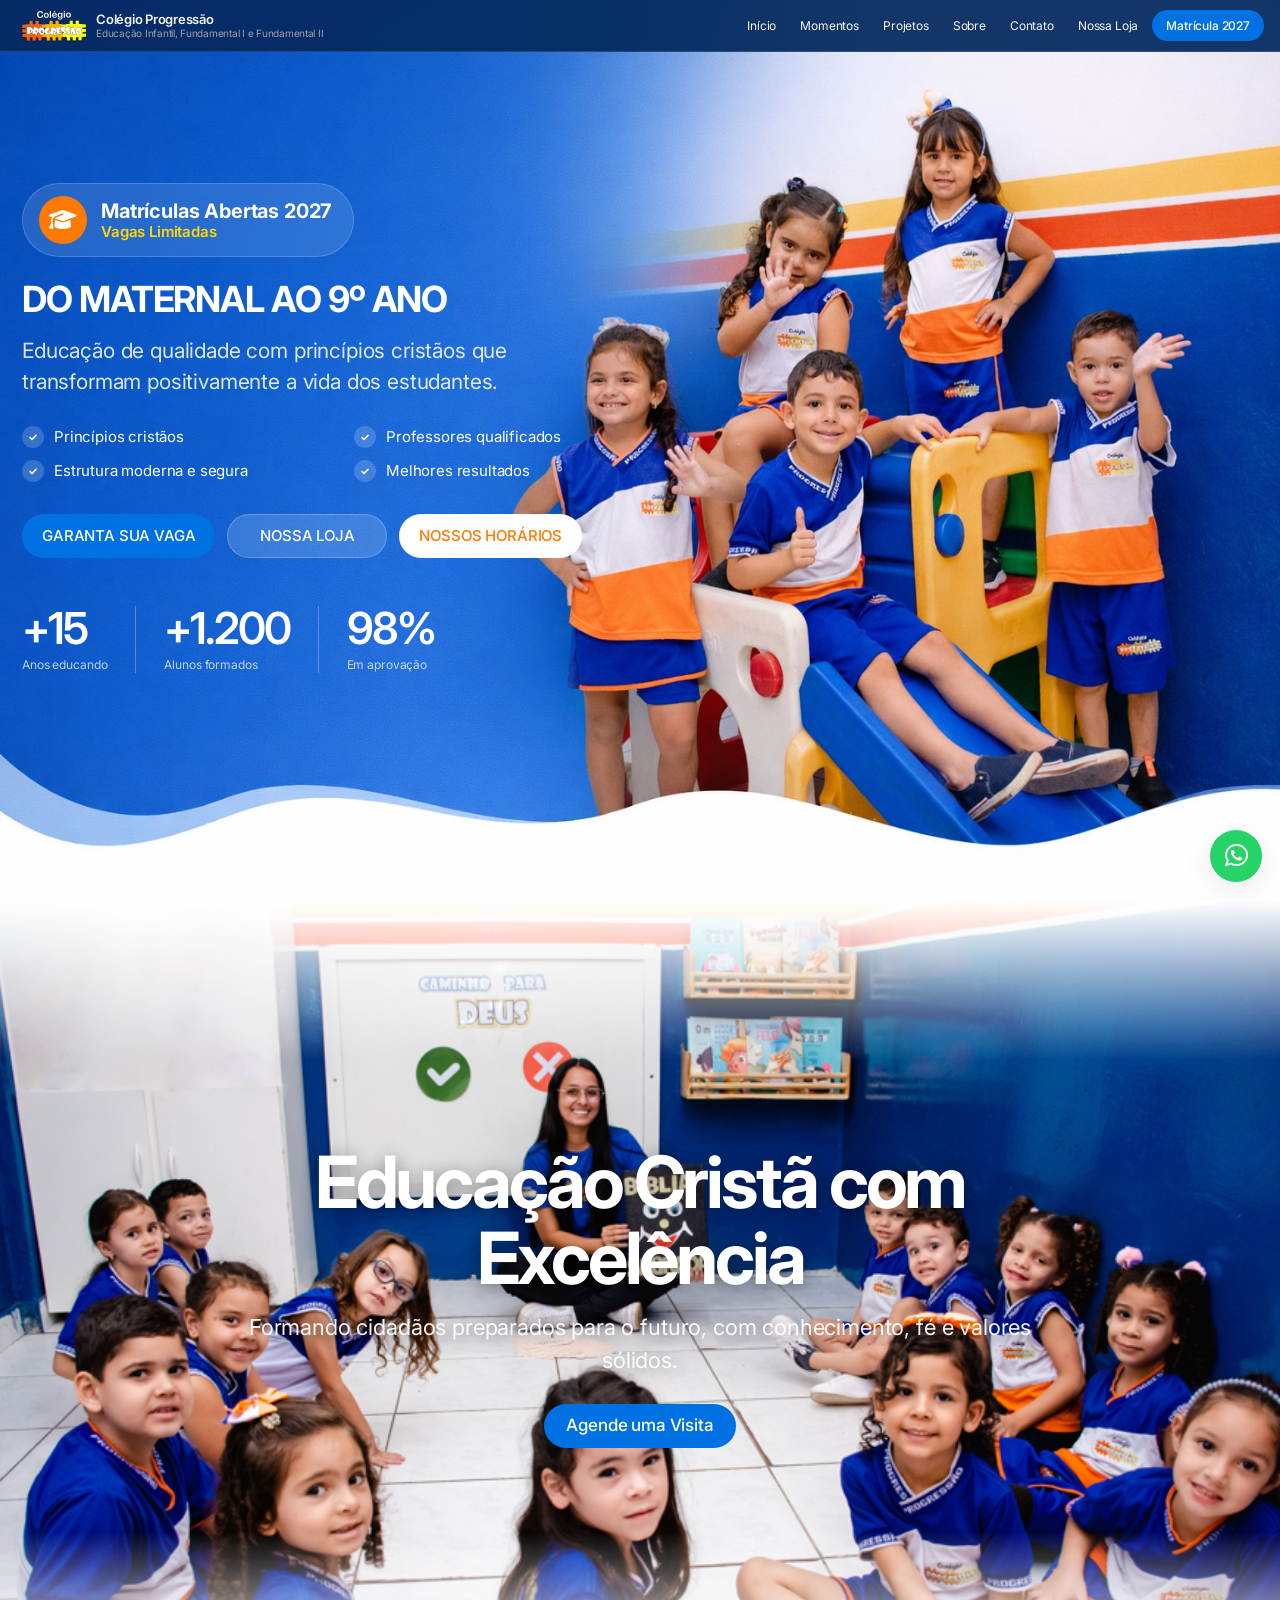
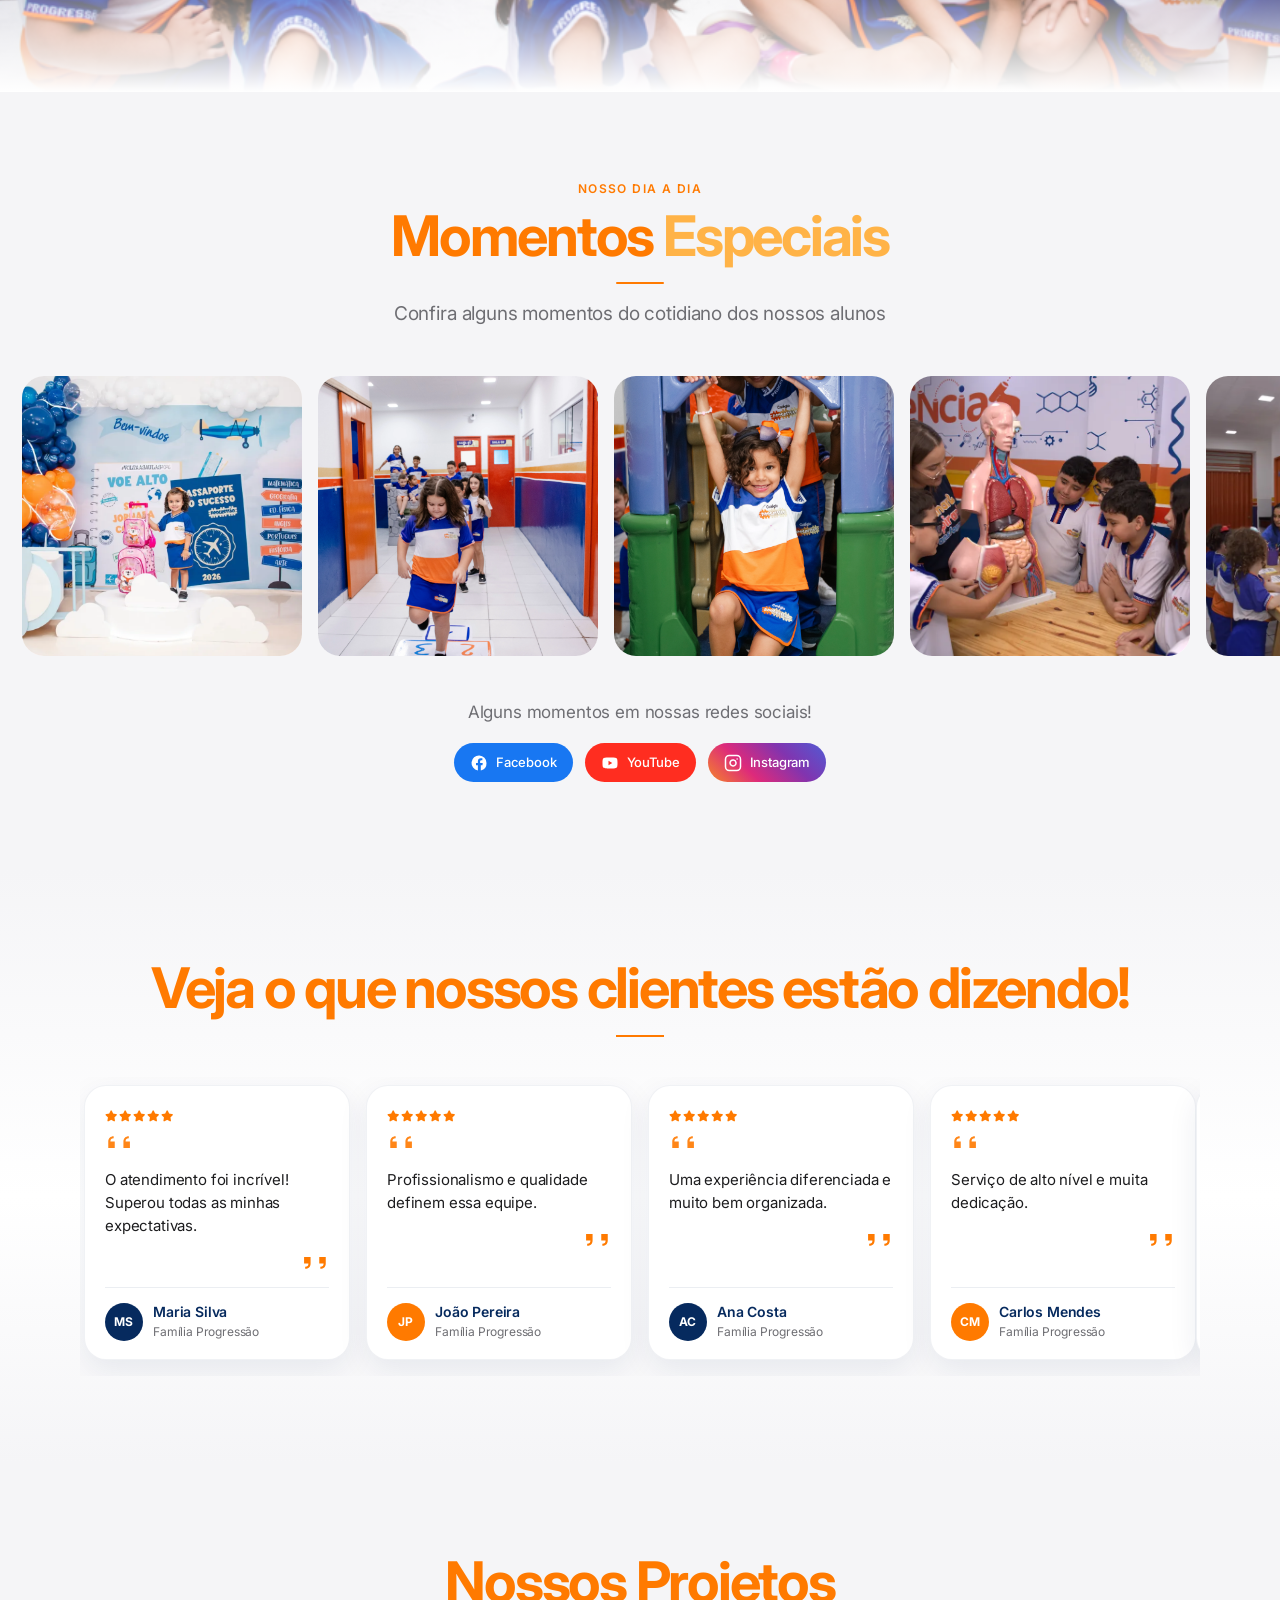
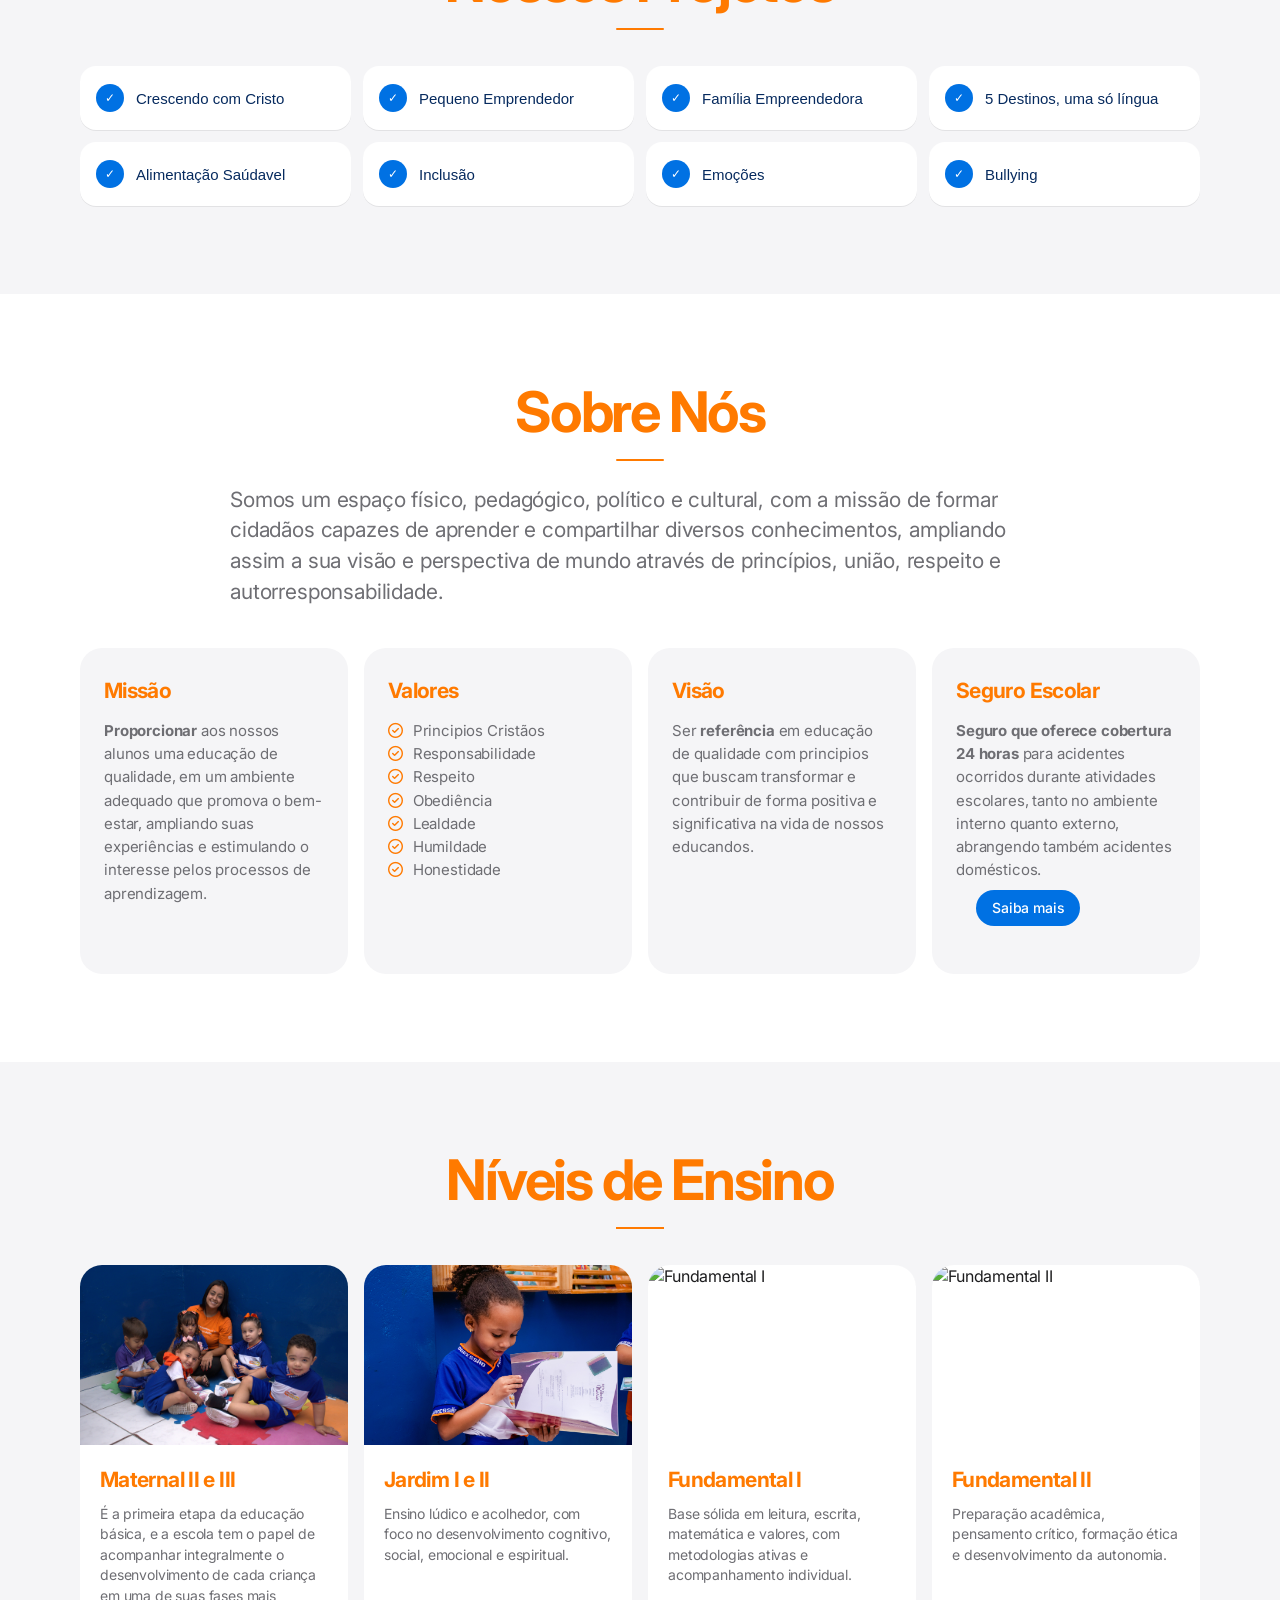
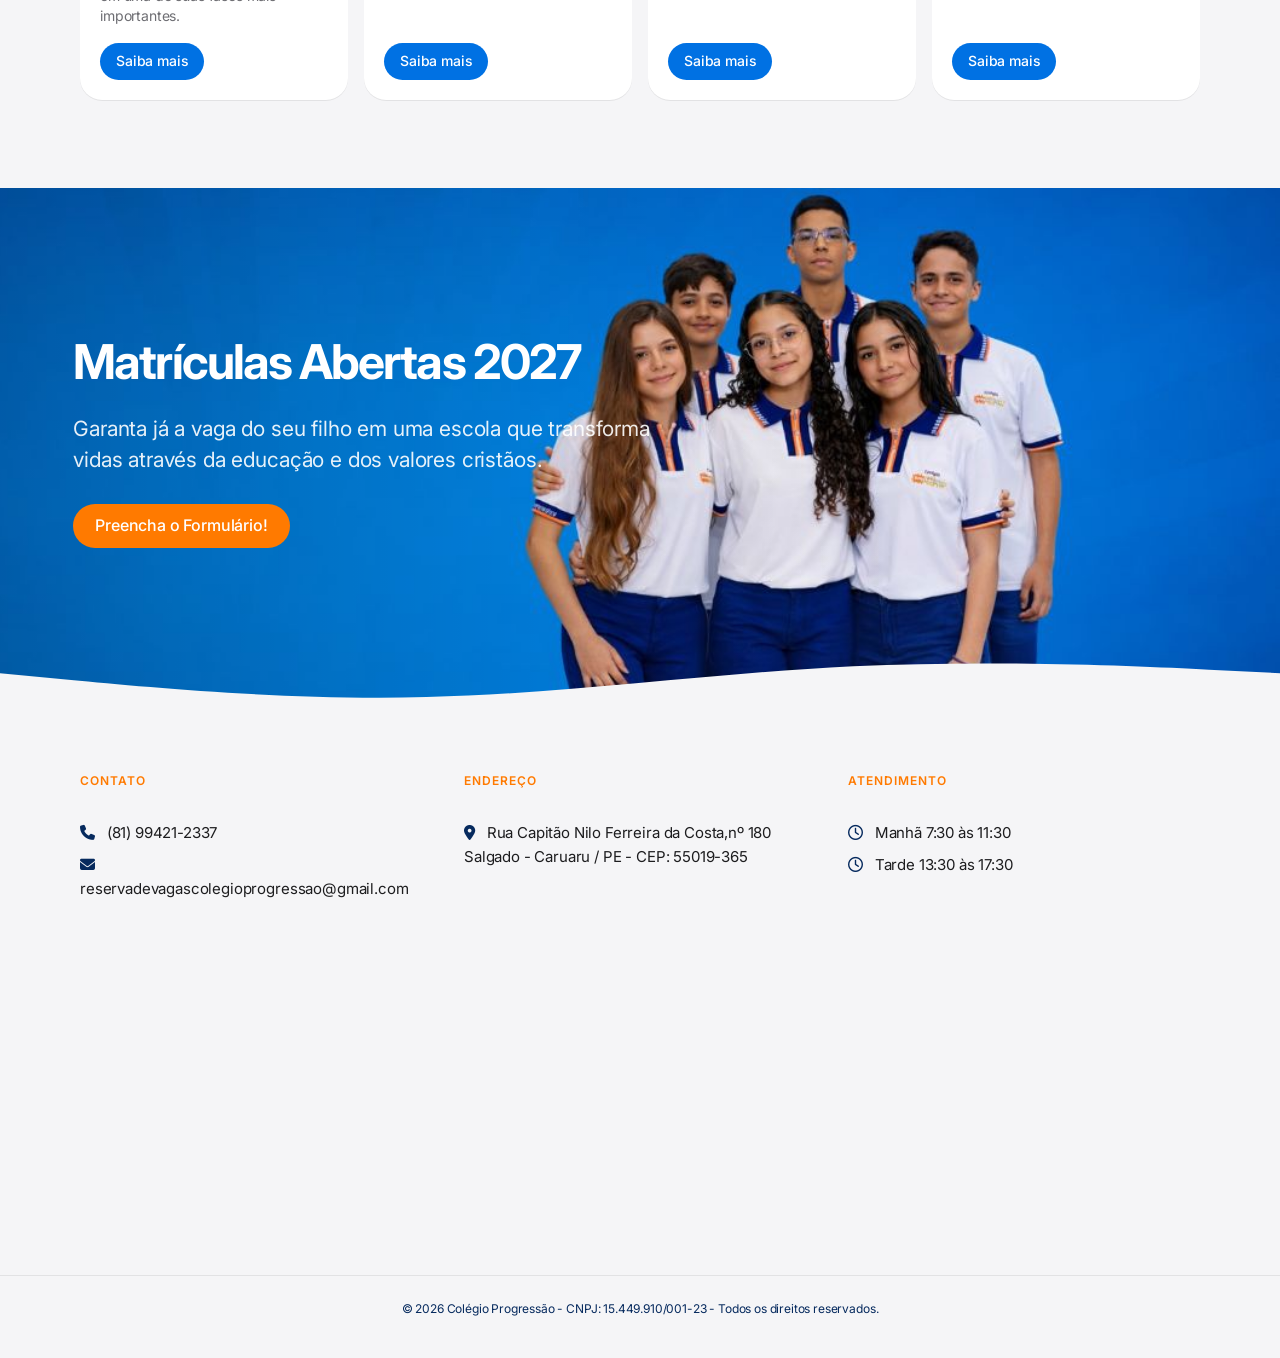
==== commit f7fe6fe5: "s" ====
--- a/index.html
+++ b/index.html
@@ -2,883 +2,672 @@
 <html lang="pt-BR">
 <head>
   <meta charset="UTF-8" />
-  <meta name="viewport" content="width=device-width, initial-scale=1.0" />
-  <title>Colégio Progressão</title> 
- <link rel="icon" href="logo.webp" sizes="32x32" />
-  <link rel="stylesheet" href="https://cdnjs.cloudflare.com/ajax/libs/font-awesome/6.5.0/css/all.min.css">
-  <link rel="stylesheet" href="styles.css">
-  <link rel="preconnect" href="https://fonts.googleapis.com">
-  <link rel="preconnect" href="https://fonts.gstatic.com" crossorigin>
-  <link href="https://fonts.googleapis.com/css2?family=Poppins:wght@300;400;500;600;700&display=swap" rel="stylesheet">
-  <link rel="stylesheet" href="https://cdnjs.cloudflare.com/ajax/libs/font-awesome/6.5.0/css/all.min.css">
-  <style>
-    
-  </style>
+  <meta name="viewport" content="width=device-width, initial-scale=1.0, viewport-fit=cover" />
+  <meta name="description" content="Colégio Progressão em Caruaru. Educação Infantil, Fundamental I e Fundamental II com princípios cristãos. Matrículas 2027." />
+  <meta name="theme-color" content="#f5f5f7" />
+  <title>Colégio Progressão</title>
+  <link rel="icon" href="logo-colegio.webp" sizes="32x32" />
+  <link rel="preconnect" href="https://fonts.googleapis.com" />
+  <link rel="preconnect" href="https://fonts.gstatic.com" crossorigin />
+  <link href="https://fonts.googleapis.com/css2?family=Inter:wght@400;500;600;700;800&display=swap" rel="stylesheet" />
+  <link rel="stylesheet" href="https://cdnjs.cloudflare.com/ajax/libs/font-awesome/6.5.0/css/all.min.css" />
+  <link rel="stylesheet" href="styles.css?v=20260830" />
 </head>
 
 <body class="loading">
-<div id="loader">
-  <div class="loader-content">
-    <img src="logo-colegio.webp" alt="Logocolegio">
-    <div class="spinner"></div>
-    <p>Carregando...</p>
+  <div id="loader">
+    <div class="loader-content">
+      <img src="logo-colegio.webp" alt="Logo Colégio Progressão" />
+      <div class="spinner"></div>
+      <p>Carregando...</p>
+    </div>
   </div>
-</div>
-<!-- ==========================================================
-                     NAVEGAÇÃO - MENU
-========================================================== 
--->
-
-
-<header>
-
-  <div class="logo-area">
-    <div class="logo">
-      <img src="logo-colegio.webp" alt="Logocolegio">
-    </div>
-
-    <p class="titulo">
-      Colégio Progressão <br>
-      <span>Educação Infantil, Fundamental I e Fundamental II</span>
-    </p>
-  </div>
-
-  <button class="menu-toggle" id="menu-toggle">
-    <span></span>
-    <span></span>
-    <span></span>
-  </button>
-
-  <nav class="menu" id="nav">
-   <a href="#"><i id="icon" class="fas fa-home"></i> Início</a>
-   <a href="#galeria"><i id="icon" class="fa-solid fa-camera"></i> Momentos</a>
-   <a href="#projetos"><i id="icon" class="fa-solid fa-diagram-project"></i> Projetos</a>
-   <a href="#sobre"><i id="icon" class="fas fa-user"></i> Sobre</a>
-   <a href="#contato"><i id="icon" class="fas fa-envelope"></i> Contato</a>
-   <a href="LOJA/loja.html"><i id="icon" class="fas fa-store"></i> Nossa Loja</a>
-   <a href="#" class="btn-matricula" onclick="abrirFormulario()">Matrícula 2027</a>
-  </nav>
-
-</header>
-<!-- ==========================================================
-                     BANER ESCOLAR
-========================================================== 
--->
-<section class="banner-escolar">
-
-  <div class="containerescolar">
-
-    <div class="banner-texto">
-<div class="selo-matriculas">
-
-    <div class="icone-selo">
-        <i class="fa-solid fa-graduation-cap"></i>
-    </div>
-
-    <div class="texto-selo">
-        <span class="linha1">Matrículas Abertas 2027</span>
-        <span class="linha2">Vagas Limitadas</span>
-    </div>
-
-</div>
-
-<div class="selo-matricula">
-
-
-
-</div>
-     
-      <h3>DO MATERNAL AO 9º ANO</h3>
-
-      <p>
-        Educação de qualidade com princípios cristãos
-        que transformam positivamente  a vida dos estudantes.
+
+  <header>
+    <div class="logo-area">
+      <div class="logo">
+        <img src="logo-colegio.webp" alt="Logo Colégio Progressão" />
+      </div>
+      <p class="titulo">
+        Colégio Progressão <br />
+        <span>Educação Infantil, Fundamental I e Fundamental II</span>
       </p>
-
-     <div class="beneficios">
-
-  <div class="beneficio-item">
-    <span class="icone-check"></span>
-    <p>Princípios cristãos</p>
-  </div>
-
-  <div class="beneficio-item">
-    <span class="icone-check"></span>
-    <p>Professores qualificados</p>
-  </div>
-
-  <div class="beneficio-item">
-    <span class="icone-check"></span>
-    <p>Estrutura moderna e segura</p>
-  </div>
-
-  <div class="beneficio-item">
-    <span class="icone-check"></span>
-    <p>Melhores resultados</p>
-  </div>
-
-</div>
-
-
-
-<!-- ==========================================================
-botão garanta sua vaga-->
-
-
-<div class="botoes">
-<a href="#" class="btn btn-vaga" onclick="abrirFormulario()">GARANTA SUA VAGA</a>
-<div id="popup-formulario" class="popup">
-
-<div class="form-box">
-
-<span class="fechar" onclick="fecharFormulario()">✕</span>
-
-<h2>Pré-Matrícula</h2>
-<p class="sub">Preencha os dados e entraremos em contato</p>
-
-<form id="formMatricula">
-
-<input type="text" id="responsavel" placeholder="Nome do responsável" required>
-
-<input type="text" id="aluno" placeholder="Nome do aluno" required>
-
-<select id="serie" required>
-<option value="">Série desejada</option>
-<option>Maternal</option>
-<option>Infantil</option>
-<option>Fundamental I</option>
-<option>Fundamental II</option>
-
-</select>
-
-<select id="acessibilidade" onchange="mostrarAcessibilidade()">
-<option value="">Necessita de acessibilidade?</option>
-<option value="Não">Não</option>
-<option value="Sim">Sim</option>
-</select>
-
-<div id="campo-acessibilidade" style="display:none; margin-top:10px;">
-
-<select id="qualAcessibilidade">
-<option value="">Qual acessibilidade?</option>
-<option>Autismo</option>
-<option>TDAH</option>
-<option>Cadeirante</option>
-<option>Deficiência visual</option>
-<option>Deficiência auditiva</option>
-<option>Outra</option>
-</select>
-
-</div>
-
-<input type="tel" id="telefone" placeholder="Telefone para contato" required>
-
-<button type="button"id="btnEnviar">
-Enviar Pré-Matrícula
-</button>
-
-
-<p id="mensagem-sucesso"></p>
-<p id="mensagem-erro"></p>
-
-</form>
-
-</div>
-</div>
-
-<!-- =========================================
-          botão  ÁREA DO ALUNO
-========================================= -->
-<div class="painelaluno">
-  <a href="LOJA/loja.html" class="btn btn-main" id="openJanela">NOSSA LOJA</a>
-</div>
-
-<!-- ==========================================================
-botão saiba mais-->
-
-<a href="#" class="btn btn-saiba" onclick="abrirHorario()">NOSSOS HORÁRIOS</a>
-
-
-<div id="modalHorario" class="modal-horario">
-<div class="modal-box">
-<span class="fecha" onclick="fecharHorario()">✕</span>
-<h2 class="titulo-modal">Horário das Aulas</h2>
-<div class="horarios-grid">
-
-<div class="horario-card">
-<div class="icone">⏰</div>
-<h3>Ed. Infantil e Fundamental I</h3>
-<p><strong>Manhã:</strong> 07h30 às 11h30</p>
-<p><strong>Tarde:</strong> 13h30 às 17h30</p>
-</div>
-
-
-<div class="horario-card">
-<div class="icone">📚</div>
-<h3>Ensino <br>Fundamental II</h3>
-<p><strong>Turmas apenas </strong></p>
-<p><strong>Manhã:</strong> 07h30 às 11h50</p>
-</div>
-</div>
-</div>
-</div>
-
-
-
-</div>
-
-      <div class="numeros">
-        <div>
-          <strong>+15<span>ANOS</span></strong>
-          <span>EDUCANDO</span>
-        </div>
-
-        <div>
-          <strong>+1200</strong>
-          <span>ALUNOS FORMADOS</span>
-        </div>
-
-        <div>
-          <strong>98%<span>Em</span></strong>
-          <span>APROVAÇÃO</span>
-        </div>
-      </div>
-
-    </div>
-  </div>
-
-</section>
-
-<!-- ==========================================================
-                     BANER SLIDE
-========================================================== 
--->
-
-<section class="baner" id="baner">
-
-  <!-- Slides -->
-  <div class="slider">
-    <div class="slide active" style="background-image: url('IMAGEM/baner/Capturar1.png');"></div>
-    <div class="slide" style="background-image: url('IMAGEM/baner/Capturar2.jpg');"></div>
-    <div class="slide" style="background-image: url('IMAGEM/baner/Capturar3.png');"></div>
-        <div class="slide" style="background-image: url('IMAGEM/baner/Capturar4.png');"></div>
-
-  </div>
-
-  <!-- Degradê -->
-  <div class="overlay"></div>
-
-  <!-- Conteúdo -->
-  <div class="hero-content">
-    <h1>Educação Cristã com Excelência</h1>
-    <p>Formando cidadãos preparados para o futuro, com conhecimento, fé e valores sólidos.</p>
-    <a href="https://wa.me/5581994212337" class="btn-hero">Agende uma Visita</a>
-  </div>
-
-</section>
-
-
-<!-- ==========================================================
-                     MOMENTOS 
-========================================================== 
--->
-
-<section id="galeria" class="galeria">
-  <div class="container-galeria">
-<div class="titulo-galeria">
-
-<p class="secao-topo">NOSSO DIA A DIA</p>
-
-<div class="titulo-wrapper">
-<h2 class="secao-titulo">
-Momentos <span>Especiais</span>
-</h2>
-
-<div class="decoracao"></div>
-</div>
-
-<p class="secao-subtitulo">
-Confira alguns momentos do cotidiano dos nossos alunos
-</p>
-
-</div>
-</div>
-  
-
-   <div class="galeria-slider">
-    
-  <div class="galeria-track">
-
-
-    <div class="galeria-card eventos">
-      <img src="IMAGEM/Momentos/03.webp" onclick="abrirGaleriaModal(this.src)" alt="Alunos do Colégio Progressão em atividade escolar">
-    </div>
-
-    <div class="galeria-card escola">
-      <img src="IMAGEM/Momentos/01.webp" onclick="abrirGaleriaModal(this.src)" alt="Alunos do Colégio Progressão em atividade escolar">
-    </div>
-
-    <div class="galeria-card alunos">
-      <img src="IMAGEM/Momentos/02.webp" onclick="abrirGaleriaModal(src)" alt="Alunos do Colégio Progressão em atividade escolar">
-    </div>
-
-    <div class="galeria-card eventos">
-      <img src="IMAGEM/Momentos/04.webp" onclick="abrirGaleriaModal(src)" alt="Alunos do Colégio Progressão em atividade escolar">
-    </div> 
-    
-    <div class="galeria-card eventos">
-      <img src="IMAGEM/Momentos/05.webp" onclick="abrirGaleriaModal(src)" alt="Alunos do Colégio Progressão em atividade escolar">
-    </div>
-
-     <div class="galeria-card eventos">
-      <img src="IMAGEM/Momentos/06.webp" onclick="abrirGaleriaModal(src)" alt="Alunos do Colégio Progressão em atividade escolar">
-    </div>
-
-     <div class="galeria-card eventos">
-      <img src="IMAGEM/Momentos/07.webp" onclick="abrirGaleriaModal(src)" alt="Alunos do Colégio Progressão em atividade escolar">
-    </div>
-
-     <div class="galeria-card eventos">
-      <img src="IMAGEM/Momentos/08.webp" onclick="abrirGaleriaModal(src)" alt="Alunos do Colégio Progressão em atividade escolar">
-    </div>
-
-     <div class="galeria-card eventos">
-      <img src="IMAGEM/Momentos/09.webp" onclick="abrirGaleriaModal(src)" alt="Alunos do Colégio Progressão em atividade escolar">
-    </div>
-
-     <div class="galeria-card eventos">
-      <img src="IMAGEM/Momentos/10.webp" onclick="abrirGaleriaModal(src)" alt="Alunos do Colégio Progressão em atividade escolar">
-    </div>
-
-     <div class="galeria-card eventos">
-      <img src="IMAGEM/Momentos/11.webp" onclick="abrirGaleriaModal(src)" alt="Alunos do Colégio Progressão em atividade escolar">
-    </div>
-
-    <!-- DUPLICA AS IMAGENS PARA LOOP INFINITO -->
-    <div class="galeria-card eventos">
-      <img src="IMAGEM/Momentos/1.png" onclick="abrirGaleriaModal(src)" alt="Alunos do Colégio Progressão em atividade escolar">
-    </div>
-
-    <div class="galeria-card escola">
-      <img src="IMAGEM/Momentos/2.webp" onclick="abrirGaleriaModal(src)" alt="Alunos do Colégio Progressão em atividade escolar">
-    </div>
-
-  </div>
-
-</div>
+    </div>
+
+    <button class="menu-toggle" id="menu-toggle" type="button" aria-label="Abrir menu" aria-expanded="false" aria-controls="nav">
+      <span></span>
+      <span></span>
+      <span></span>
+    </button>
+
+    <nav class="menu" id="nav">
+      <a href="#"><i class="nav-icon fas fa-home"></i> Início</a>
+      <a href="#galeria"><i class="nav-icon fa-solid fa-camera"></i> Momentos</a>
+      <a href="#projetos"><i class="nav-icon fa-solid fa-diagram-project"></i> Projetos</a>
+      <a href="#sobre"><i class="nav-icon fas fa-user"></i> Sobre</a>
+      <a href="#contato"><i class="nav-icon fas fa-envelope"></i> Contato</a>
+      <a href="LOJA/loja.html"><i class="nav-icon fas fa-store"></i> Nossa Loja</a>
+      <a href="#" class="btn-matricula" onclick="abrirFormulario()">Matrícula 2027</a>
+    </nav>
+  </header>
+
+  <section class="banner-escolar">
+    <div class="containerescolar">
+      <div class="banner-texto">
+        <div class="selo-matriculas">
+          <div class="icone-selo">
+            <i class="fa-solid fa-graduation-cap"></i>
+          </div>
+          <div class="texto-selo">
+            <span class="linha1">Matrículas Abertas 2027</span>
+            <span class="linha2">Vagas Limitadas</span>
+          </div>
+        </div>
+
+        <div class="selo-matricula"></div>
+
+        <h3>DO MATERNAL AO 9º ANO</h3>
+
+        <p>
+          Educação de qualidade com princípios cristãos
+          que transformam positivamente  a vida dos estudantes.
+        </p>
+
+        <div class="beneficios">
+          <div class="beneficio-item">
+            <span class="icone-check"></span>
+            <p>Princípios cristãos</p>
+          </div>
+          <div class="beneficio-item">
+            <span class="icone-check"></span>
+            <p>Professores qualificados</p>
+          </div>
+          <div class="beneficio-item">
+            <span class="icone-check"></span>
+            <p>Estrutura moderna e segura</p>
+          </div>
+          <div class="beneficio-item">
+            <span class="icone-check"></span>
+            <p>Melhores resultados</p>
+          </div>
+        </div>
+
+        <div class="botoes">
+          <a href="#" class="btn btn-vaga" onclick="abrirFormulario()">GARANTA SUA VAGA</a>
+          <div class="painelaluno">
+            <a href="LOJA/loja.html" class="btn btn-main" id="openJanela">NOSSA LOJA</a>
+          </div>
+          <a href="#" class="btn btn-saiba" onclick="abrirHorario()">NOSSOS HORÁRIOS</a>
+        </div>
+
+        <div class="numeros">
+          <div>
+            <strong>+15</strong>
+            <span>Anos educando</span>
+          </div>
+          <div>
+            <strong>+1.200</strong>
+            <span>Alunos formados</span>
+          </div>
+          <div>
+            <strong>98%</strong>
+            <span>Em aprovação</span>
+          </div>
+        </div>
+      </div>
+    </div>
+  </section>
+
+  <section class="baner" id="baner">
+    <div class="slider">
+      <div class="slide active" style="background-image: url('IMAGEM/baner/Capturar1.png');"></div>
+      <div class="slide" style="background-image: url('IMAGEM/baner/Capturar2.jpg');"></div>
+      <div class="slide" style="background-image: url('IMAGEM/baner/Capturar3.png');"></div>
+      <div class="slide" style="background-image: url('IMAGEM/baner/Capturar4.png');"></div>
+    </div>
+    <div class="overlay"></div>
+    <div class="hero-content">
+      <h1>Educação Cristã com Excelência</h1>
+      <p>Formando cidadãos preparados para o futuro, com conhecimento, fé e valores sólidos.</p>
+      <a href="https://wa.me/5581994212337" class="btn-hero">Agende uma Visita</a>
+    </div>
+  </section>
+
+  <section id="galeria" class="galeria">
+    <div class="container-galeria">
+      <div class="titulo-galeria">
+        <p class="secao-topo">NOSSO DIA A DIA</p>
+        <div class="titulo-wrapper">
+          <h2 class="secao-titulo">Momentos <span>Especiais</span></h2>
+          <div class="decoracao"></div>
+        </div>
+        <p class="secao-subtitulo">
+          Confira alguns momentos do cotidiano dos nossos alunos
+        </p>
+      </div>
+    </div>
+
+    <div class="galeria-slider">
+      <div class="galeria-track">
+        <div class="galeria-card eventos">
+          <img src="IMAGEM/Momentos/03.webp" onclick="abrirGaleriaModal(this.src)" alt="Alunos do Colégio Progressão em atividade escolar" />
+        </div>
+        <div class="galeria-card escola">
+          <img src="IMAGEM/Momentos/01.webp" onclick="abrirGaleriaModal(this.src)" alt="Alunos do Colégio Progressão em atividade escolar" />
+        </div>
+        <div class="galeria-card alunos">
+          <img src="IMAGEM/Momentos/02.webp" onclick="abrirGaleriaModal(this.src)" alt="Alunos do Colégio Progressão em atividade escolar" />
+        </div>
+        <div class="galeria-card eventos">
+          <img src="IMAGEM/Momentos/04.webp" onclick="abrirGaleriaModal(this.src)" alt="Alunos do Colégio Progressão em atividade escolar" />
+        </div>
+        <div class="galeria-card eventos">
+          <img src="IMAGEM/Momentos/05.webp" onclick="abrirGaleriaModal(this.src)" alt="Alunos do Colégio Progressão em atividade escolar" />
+        </div>
+        <div class="galeria-card eventos">
+          <img src="IMAGEM/Momentos/06.webp" onclick="abrirGaleriaModal(this.src)" alt="Alunos do Colégio Progressão em atividade escolar" />
+        </div>
+        <div class="galeria-card eventos">
+          <img src="IMAGEM/Momentos/07.webp" onclick="abrirGaleriaModal(this.src)" alt="Alunos do Colégio Progressão em atividade escolar" />
+        </div>
+        <div class="galeria-card eventos">
+          <img src="IMAGEM/Momentos/08.webp" onclick="abrirGaleriaModal(this.src)" alt="Alunos do Colégio Progressão em atividade escolar" />
+        </div>
+        <div class="galeria-card eventos">
+          <img src="IMAGEM/Momentos/09.webp" onclick="abrirGaleriaModal(this.src)" alt="Alunos do Colégio Progressão em atividade escolar" />
+        </div>
+        <div class="galeria-card eventos">
+          <img src="IMAGEM/Momentos/10.webp" onclick="abrirGaleriaModal(this.src)" alt="Alunos do Colégio Progressão em atividade escolar" />
+        </div>
+        <div class="galeria-card eventos">
+          <img src="IMAGEM/Momentos/11.webp" onclick="abrirGaleriaModal(this.src)" alt="Alunos do Colégio Progressão em atividade escolar" />
+        </div>
+        <div class="galeria-card eventos">
+          <img src="IMAGEM/Momentos/1.png" onclick="abrirGaleriaModal(this.src)" alt="Alunos do Colégio Progressão em atividade escolar" />
+        </div>
+        <div class="galeria-card escola">
+          <img src="IMAGEM/Momentos/2.webp" onclick="abrirGaleriaModal(this.src)" alt="Alunos do Colégio Progressão em atividade escolar" />
+        </div>
+      </div>
+    </div>
+
     <span class="redes-confira">Alguns momentos em nossas redes sociais!</span>
 
-<div class="redes-sociais">
-
-  <a href="https://www.facebook.com/p/Col%C3%A9gio-Progress%C3%A3o-Caruaru-100063212562394/" target="_blank" class="rede facebook">
-    <span class="icon">
-      <!-- Facebook -->
-      <svg viewBox="0 0 24 24" fill="currentColor">
-        <path d="M22 12a10 10 0 1 0-11.5 9.9v-7H8v-3h2.5V9.5c0-2.5 1.5-3.9 3.8-3.9 1.1 0 2.2.2 2.2.2v2.4h-1.3c-1.3 0-1.7.8-1.7 1.6V12H17l-.4 3h-2.2v7A10 10 0 0 0 22 12z"/>
-      </svg>
-    </span>
-    <span>Facebook</span>
-  </a>
-
-  <a href="https://www.youtube.com/@colegioprogressao7303" target="_blank" class="rede youtube">
-    <span class="icon">
-      <!-- YouTube -->
-      <svg viewBox="0 0 24 24" fill="currentColor">
-        <path d="M21.8 8s-.2-1.4-.8-2c-.8-.8-1.7-.8-2.1-.9C15.9 4.8 12 4.8 12 4.8h0s-3.9 0-6.9.3c-.4.1-1.3.1-2.1.9-.6.6-.8 2-.8 2S2 9.6 2 11.2v1.6C2 14.4 2.2 16 2.2 16s.2 1.4.8 2c.8.8 1.9.8 2.4.9 1.7.2 6.6.3 6.6.3s3.9 0 6.9-.3c.4-.1 1.3-.1 2.1-.9.6-.6.8-2 .8-2s.2-1.6.2-3.2v-1.6C22 9.6 21.8 8 21.8 8zM10 15V9l5 3-5 3z"/>
-      </svg>
-    </span>
-    <span>YouTube</span>
-  </a>
-
-  <a href="https://www.instagram.com/colegio_progressao/" target="_blank" class="rede instagram">
-    <span class="icon">
-      <!-- Instagram -->
- <svg viewBox="0 0 24 24" width="24" height="24" fill="none" stroke="currentColor" stroke-width="2" stroke-linecap="round" stroke-linejoin="round">
-  <rect x="2" y="2" width="20" height="20" rx="5" ry="5"></rect>
-  <path d="M16 11.37A4 4 0 1 1 12.63 8 4 4 0 0 1 16 11.37z"></path>
-  <line x1="17.5" y1="6.5" x2="17.51" y2="6.5"></line>
-</svg>
-
-
-    </span>
-    <span>Instagram</span>
-  </a>
-
-
-
-
-</div>
-
-  
-</div>
-</section>
-
-<!-- MODAL -->
-
-<div id="galeriaModal" class="galeria-modal" onclick="fecharGaleriaModal()">
-  <img id="galeriaModalImg">
-</div>
-
-<!-- ==========================================================
-                     DEPOIMENTOS  
-========================================================== 
-!-- -->
-
-
-<section class="depoimentos">
-  <h2>Veja o que nossos clientes estão dizendo!</h2>
-
-   <div class="depoimentos-wrapper">
-    <div class="depoimentos-track">
-
-      <!-- PÁGINA 1 -->
-      <div class="depoimentos-page">
-
-        <div class="card-depoimento">
-          <svg class="quote" viewBox="0 0 24 24"><path d="M7 7H3v6h6V7H5c0-2 1-3 3-3V2C5 2 3 4 3 7v6h6V7zm14 0h-4v6h6V7h-4c0-2 1-3 3-3V2c-3 0-5 2-5 5v6h6V7z"/></svg>
-          <p>O atendimento foi incrível! Superou todas as minhas expectativas.</p>
-          <h4>— Maria Silva</h4>
-        </div>
-
-        <div class="card-depoimento">
-          <svg class="quote" viewBox="0 0 24 24"><path d="M7 7H3v6h6V7H5c0-2 1-3 3-3V2C5 2 3 4 3 7v6h6V7zm14 0h-4v6h6V7h-4c0-2 1-3 3-3V2c-3 0-5 2-5 5v6h6V7z"/></svg>
-          <p>Profissionalismo e qualidade definem essa equipe.</p>
-          <h4>— João Pereira</h4>
-        </div>
-
-        <div class="card-depoimento">
-          <svg class="quote" viewBox="0 0 24 24"><path d="M7 7H3v6h6V7H5c0-2 1-3 3-3V2C5 2 3 4 3 7v6h6V7zm14 0h-4v6h6V7h-4c0-2 1-3 3-3V2c-3 0-5 2-5 5v6h6V7z"/></svg>
-          <p>Uma experiência diferenciada e muito bem organizada.</p>
-          <h4>— Ana Costa</h4>
-        </div>
-
-        <div class="card-depoimento">
-          <svg class="quote" viewBox="0 0 24 24"><path d="M7 7H3v6h6V7H5c0-2 1-3 3-3V2C5 2 3 4 3 7v6h6V7zm14 0h-4v6h6V7h-4c0-2 1-3 3-3V2c-3 0-5 2-5 5v6h6V7z"/></svg>
-          <p>Serviço de alto nível e muita dedicação.</p>
-          <h4>— Carlos Mendes</h4>
-        </div>
-
-      </div>
-
-      <!-- PÁGINA 2 -->
-      <div class="depoimentos-page">
-
-        <div class="card-depoimento">
-          <svg class="quote" viewBox="0 0 24 24"><path d="M7 7H3v6h6V7H5c0-2 1-3 3-3V2C5 2 3 4 3 7v6h6V7zm14 0h-4v6h6V7h-4c0-2 1-3 3-3V2c-3 0-5 2-5 5v6h6V7z"/></svg>
-          <p>O atendimento da escola é excelente e muito atencioso com os alunos.</p>
-          <h4>— Fernanda Lima</h4>
-        </div>
-
-        <div class="card-depoimento">
-          <svg class="quote" viewBox="0 0 24 24"><path d="M7 7H3v6h6V7H5c0-2 1-3 3-3V2C5 2 3 4 3 7v6h6V7zm14 0h-4v6h6V7h-4c0-2 1-3 3-3V2c-3 0-5 2-5 5v6h6V7z"/></svg>
-          <p>Os professores são dedicados e demonstram muito carinho no ensino.</p>
-          <h4>— Paulo Souza</h4>
-        </div>
-
-        <div class="card-depoimento">
-          <svg class="quote" viewBox="0 0 24 24"><path d="M7 7H3v6h6V7H5c0-2 1-3 3-3V2C5 2 3 4 3 7v6h6V7zm14 0h-4v6h6V7h-4c0-2 1-3 3-3V2c-3 0-5 2-5 5v6h6V7z"/></svg>
-          <p>A organização da escola e o cuidado com os alunos são diferenciais.</p>
-          <h4>— Juliana Rocha</h4>
-        </div>
-
-        <div class="card-depoimento">
-          <svg class="quote" viewBox="0 0 24 24"><path d="M7 7H3v6h6V7H5c0-2 1-3 3-3V2C5 2 3 4 3 7v6h6V7zm14 0h-4v6h6V7h-4c0-2 1-3 3-3V2c-3 0-5 2-5 5v6h6V7z"/></svg>
-          <p>Recomendo a escola para quem busca educação de qualidade.</p>
-          <h4>— Ricardo Alves</h4>
-        </div>
-
-      </div>
-
-      <!-- PÁGINA 3 -->
-      <div class="depoimentos-page">
-
-        <div class="card-depoimento">
-          <svg class="quote" viewBox="0 0 24 24"><path d="M7 7H3v6h6V7H5c0-2 1-3 3-3V2C5 2 3 4 3 7v6h6V7zm14 0h-4v6h6V7h-4c0-2 1-3 3-3V2c-3 0-5 2-5 5v6h6V7z"/></svg>
-          <p>Meu filho evoluiu muito após entrar na escola.</p>
-          <h4>— Camila Freitas</h4>
-        </div>
-
-        <div class="card-depoimento">
-          <svg class="quote" viewBox="0 0 24 24"><path d="M7 7H3v6h6V7H5c0-2 1-3 3-3V2C5 2 3 4 3 7v6h6V7zm14 0h-4v6h6V7h-4c0-2 1-3 3-3V2c-3 0-5 2-5 5v6h6V7z"/></svg>
-          <p>Ambiente acolhedor e propício para o aprendizado.</p>
-          <h4>— Bruno Martins</h4>
-        </div>
-
-        <div class="card-depoimento">
-          <svg class="quote" viewBox="0 0 24 24"><path d="M7 7H3v6h6V7H5c0-2 1-3 3-3V2C5 2 3 4 3 7v6h6V7zm14 0h-4v6h6V7h-4c0-2 1-3 3-3V2c-3 0-5 2-5 5v6h6V7z"/></svg>
-          <p>Ensino de qualidade com profissionais comprometidos.</p>
-          <h4>— Patrícia Gomes</h4>
-        </div>
-
-        <div class="card-depoimento">
-          <svg class="quote" viewBox="0 0 24 24"><path d="M7 7H3v6h6V7H5c0-2 1-3 3-3V2C5 2 3 4 3 7v6h6V7zm14 0h-4v6h6V7h-4c0-2 1-3 3-3V2c-3 0-5 2-5 5v6h6V7z"/></svg>
-          <p>A estrutura e o suporte da escola são excelentes.</p>
-          <h4>— Eduardo Nunes</h4>
-        </div>
-
-      </div>
-
-      <!-- PÁGINA 4 -->
-      <div class="depoimentos-page">
-
-        <div class="card-depoimento">
-          <svg class="quote" viewBox="0 0 24 24"><path d="M7 7H3v6h6V7H5c0-2 1-3 3-3V2C5 2 3 4 3 7v6h6V7zm14 0h-4v6h6V7h-4c0-2 1-3 3-3V2c-3 0-5 2-5 5v6h6V7z"/></svg>
-          <p>A escola cuida de cada detalhe na formação dos alunos.</p>
-          <h4>— Larissa Melo</h4>
-        </div>
-
-        <div class="card-depoimento">
-          <svg class="quote" viewBox="0 0 24 24"><path d="M7 7H3v6h6V7H5c0-2 1-3 3-3V2C5 2 3 4 3 7v6h6V7zm14 0h-4v6h6V7h-4c0-2 1-3 3-3V2c-3 0-5 2-5 5v6h6V7z"/></svg>
-          <p>Confio totalmente no ensino e na equipe pedagógica.</p>
-          <h4>— Gustavo Ribeiro</h4>
-        </div>
-
-        <div class="card-depoimento">
-          <svg class="quote" viewBox="0 0 24 24"><path d="M7 7H3v6h6V7H5c0-2 1-3 3-3V2C5 2 3 4 3 7v6h6V7zm14 0h-4v6h6V7h-4c0-2 1-3 3-3V2c-3 0-5 2-5 5v6h6V7z"/></svg>
-          <p>Ótima comunicação com os pais e acompanhamento dos alunos.</p>
-          <h4>— Aline Batista</h4>
-        </div>
-
-        <div class="card-depoimento">
-          <svg class="quote" viewBox="0 0 24 24"><path d="M7 7H3v6h6V7H5c0-2 1-3 3-3V2C5 2 3 4 3 7v6h6V7zm14 0h-4v6h6V7h-4c0-2 1-3 3-3V2c-3 0-5 2-5 5v6h6V7z"/></svg>
-          <p>Uma escola que realmente faz a diferença na educação.</p>
-          <h4>— Diego Carvalho</h4>
-        </div>
-
-      </div>
-
-    </div>
-  </div>
-</section>
-
-
-
-
-
-<!-- ==========================================================
-                     PROJETOS  
-========================================================== 
-!-- -->
-<section class="projetos" id="projetos">
-  <h2>Nossos Projetos</h2>
-  <div class="linha"></div>
-
-  <div class="botoes-projeto">
-    <button class="btn-projeto" onclick="mostrarCard(1)"><div class="icone-projeto">✓</div><span>Crescendo com Cristo</span></button>
-    <button class="btn-projeto" onclick="mostrarCard(2)"><div class="icone-projeto">✓</div><span>Pequeno Emprendedor </span></button>
-    <button class="btn-projeto" onclick="mostrarCard(3)"><div class="icone-projeto">✓</div><span>Família Empreendedora</span></button>
-    <button class="btn-projeto" onclick="mostrarCard(4)"><div class="icone-projeto">✓</div><span>5 Destinos, uma só língua</span></button>
-    <button class="btn-projeto" onclick="mostrarCard(5)"><div class="icone-projeto">✓</div><span>Alimentação Saúdavel</span></button>
-    <button class="btn-projeto" onclick="mostrarCard(6)"><div class="icone-projeto">✓</div><span>Inclusão</span></button>
-    <button class="btn-projeto" onclick="mostrarCard(7)"><div class="icone-projeto">✓</div><span>Emoções</span></button>
-     <button class="btn-projeto" onclick="mostrarCard(8)"><div class="icone-projeto">✓</div><span>Bullying</span></button>
-  </div>
-
-  <div class="cards">
-
-    <div class="card" id="card1">
-      <img src="projetos/card_1.JPG">
-      <div class="card-content">
-        <span>“Provem e vejam como o SENHOR é bom.” Salmos 34:8</span>
-        <h3>Crescendo com Cristo</h3>
-      <p>O Projeto Crescendo com Cristo 2026 tem como objetivo conduzir os alunos ao desenvolvimento espiritual e moral
-          através de experiências mensais que apresentam virtudes fundamentais da vida cristã.</p>
-        <a href="projetos/CRESCENDO COM CRISTO  2026 - Colégio Progressão 2.pdf" class="btn-cardp">Saiba mais</a>
-      </div>
-    </div>
-
-    <div class="card" id="card2">
-      <img src="projetos/card_3.JPG">
-      <div class="card-content">
-        <span>“Cada um exerça o dom que recebeu para servir aos outros.” 1 Pedro 4:10</span>
-        <h3>Pequeno Emprendedor</h3>
-        <p>O  Projeto  Família  Empreendedora  tem  como  objetivo fortalecer  a  parceria  entre  escola  e  família  por  meio  da
-          valorização  dos  empreendimentos  desenvolvidos  pelos responsáveis dos alunos do Colégio Progressão.</p>
-        <a href="projetos/Projeto Pequeno Empreendedor.pdf" class="btn-cardp">Saiba mais</a>
-      </div>
-    </div>
-
-    <div class="card" id="card3">
-      <img src="projetos/card_4.JPG">
-      <div class="card-content">
-        <span>“Cada um exerça o dom que recebeu para servir aos outros.”1 Pedro 4:10</span>
-        <h3>Família Empreendedora</h3>
-        <p> O  Projeto  Família  Empreendedora  tem  como  objetivo fortalecer  a  parceria  entre  escola  e  família  por  meio  da
-          valorização  dos  empreendimentos  desenvolvidos  pelos responsáveis dos alunos do Colégio Progressão.</p>
-        <a href="projetos/Familia empreendedora.pdf" class="btn-cardp">Saiba mais</a>
-      </div>
-    </div>
-
-    <div class="card" id="card4">
-    <img src="projetos/card_5.JPG">
-      <div class="card-content">
-        <span>“De uma só boca e de um só coração, glorifiquem a Deus. ”Romanos 15:65</span>
-        <h3>5 Destinos, uma só língua</h3>
-        <p> O  Projeto  “5  Destinos,  Uma  Só  Língua”  é  uma  proposta pedagógica  desenvolvida  exclusivamente  para  os  alunos  do
-            Ensino  Fundamental  II do Colégio Progressão,</p>
-        <a href="projetos/5 Destinos, uma só língua.pdf" class="btn-cardp">Saiba mais</a>
-      </div>
-    </div>
-
-    <div class="card" id="card5">
-     <img src="projetos/card_2.JPG">
-      <div class="card-content">
-        <span>“Portanto, quer comais, quer bebais, ou façais qualquer outra coisa, fazei
-          tudo para a glória de Deus.” 1 Coríntios 10:31</span>
-        <h3>Alimentação Saúdavel</h3>
-        <p>O Projeto Alimentação Saudável tem como objetivo conscientizar os alunos  sobre a importância de cuidar do corpo
-          como um presente de Deus, promovendo hábitos alimentares equilibrados e responsáveis. </p>
-        <a href="projetos/Projeto Alimentação.pdf" class="btn-cardp">Saiba mais</a>
-      </div>
-    </div>
-
-    
-    <div class="card" id="card6">
-      <img src="projetos/card_6.JPG">
-      <div class="card-content">
-        <span>“Eu te louvo porque me fizeste de modo especial e admirável. Tuas obras são maravilhosas, e dissotenho plena certeza.”
-          Salmos 139:14</span>
-        <h3>Inclusão</h3>
-        <p> O Projeto Inclusão tem como objetivo promover  uma cultura de  respeito,  empatia  e  valorização  das  diferenças,
-          reconhecendo  que  cada  pessoa  foi  criada  por  Deus  de  forma única e admirável.</p>
-        <a href="projetos/Inclusão.pdf" class="btn-cardp">Saiba mais</a>
-      </div>
-    </div>
-
-    
-    <div class="card" id="card7">
-     <img src="projetos/card_7.JPG">
-      <div class="card-content">
-        <span>“Sobre tudo o que se deveguardar, guarda o teucoração, porque dele procedem as fontes davida.”
-          Provérbios 4:23</span>
-        <h3>Emoções</h3>
-        <p> O Projeto Emoções tem como propósito conduzir os alunos  a compreenderem  que  Deus  nos  criou  com  emoções  e
-        sentimentos  que  fazem  parte  da  nossa  humanidade  e  foram planejados para refletir o Seu caráter e o Seu amor. </p>
-        <a href="projetos/Emoções 2026.pdf" class="btn-cardp">Saiba mais</a>
-      </div>
-    </div>
-
-      
-    <div class="card" id="card8">
-     <img src="projetos/cad_8.jpeg">
-      <div class="card-content">
-        <span>“O meu mandamento é este: amem uns aos outros como eu os amei.” João 15:12</span>
-        <h3>Bullying</h3>
-        <p>  O Projeto “Aqui no Progressão, Bullying Não!” tem como objetivo promover uma cultura permanente de respeito, empatia
-            e amor ao próximo no ambiente escolar do Colégio Progressão.  </p>
-        <a href="projetos/Projeto Bullying 2026 .pdf" class="btn-cardp">Saiba mais</a>
-      </div>
-    </div>
-
-
-
-</section>
-
-
-
-
-
-<!-- ==========================================================
-                     Card MIssão, Valores e Visão  
-========================================================== 
-!-- -->
- 
-<section class="sobre" id="sobre">
-  <div class="titulo-sobre">
-
-
-<div class="titulo-wrapper">
-<h2 class="titulo-sobre-principal">Sobre Nós</h2>
-<div class="linha-sobre"></div>
-</div>
-
-<p class="texto-sobre">
-  Somos um espaço físico, pedagógico, político e cultural, com a missão de formar cidadãos capazes de aprender e compartilhar diversos conhecimentos, ampliando assim a sua visão e perspectiva de mundo através de princípios, união, respeito e autorresponsabilidade.
-</p>
-
-</div>
+    <div class="redes-sociais">
+      <a href="https://www.facebook.com/p/Col%C3%A9gio-Progress%C3%A3o-Caruaru-100063212562394/" target="_blank" rel="noopener noreferrer" class="rede facebook">
+        <span class="icon">
+          <svg viewBox="0 0 24 24" fill="currentColor">
+            <path d="M22 12a10 10 0 1 0-11.5 9.9v-7H8v-3h2.5V9.5c0-2.5 1.5-3.9 3.8-3.9 1.1 0 2.2.2 2.2.2v2.4h-1.3c-1.3 0-1.7.8-1.7 1.6V12H17l-.4 3h-2.2v7A10 10 0 0 0 22 12z"/>
+          </svg>
+        </span>
+        <span>Facebook</span>
+      </a>
+      <a href="https://www.youtube.com/@colegioprogressao7303" target="_blank" rel="noopener noreferrer" class="rede youtube">
+        <span class="icon">
+          <svg viewBox="0 0 24 24" fill="currentColor">
+            <path d="M21.8 8s-.2-1.4-.8-2c-.8-.8-1.7-.8-2.1-.9C15.9 4.8 12 4.8 12 4.8h0s-3.9 0-6.9.3c-.4.1-1.3.1-2.1.9-.6.6-.8 2-.8 2S2 9.6 2 11.2v1.6C2 14.4 2.2 16 2.2 16s.2 1.4.8 2c.8.8 1.9.8 2.4.9 1.7.2 6.6.3 6.6.3s3.9 0 6.9-.3c.4-.1 1.3-.1 2.1-.9.6-.6.8-2 .8-2s.2-1.6.2-3.2v-1.6C22 9.6 21.8 8 21.8 8zM10 15V9l5 3-5 3z"/>
+          </svg>
+        </span>
+        <span>YouTube</span>
+      </a>
+      <a href="https://www.instagram.com/colegio_progressao/" target="_blank" rel="noopener noreferrer" class="rede instagram">
+        <span class="icon">
+          <svg viewBox="0 0 24 24" width="24" height="24" fill="none" stroke="currentColor" stroke-width="2" stroke-linecap="round" stroke-linejoin="round">
+            <rect x="2" y="2" width="20" height="20" rx="5" ry="5"></rect>
+            <path d="M16 11.37A4 4 0 1 1 12.63 8 4 4 0 0 1 16 11.37z"></path>
+            <line x1="17.5" y1="6.5" x2="17.51" y2="6.5"></line>
+          </svg>
+        </span>
+        <span>Instagram</span>
+      </a>
+    </div>
+  </section>
+
+  <section class="depoimentos">
+    <h2>Veja o que nossos clientes estão dizendo!</h2>
+    <div class="depoimentos-wrapper">
+      <div class="depoimentos-track">
+        <div class="depoimentos-page">
+          <div class="card-depoimento">
+            <svg class="quote" viewBox="0 0 24 24"><path d="M7 7H3v6h6V7H5c0-2 1-3 3-3V2C5 2 3 4 3 7v6h6V7zm14 0h-4v6h6V7h-4c0-2 1-3 3-3V2c-3 0-5 2-5 5v6h6V7z"/></svg>
+            <div class="depo-estrelas" aria-hidden="true"><i class="fa-solid fa-star"></i><i class="fa-solid fa-star"></i><i class="fa-solid fa-star"></i><i class="fa-solid fa-star"></i><i class="fa-solid fa-star"></i></div>
+            <p>O atendimento foi incrível! Superou todas as minhas expectativas.</p>
+            <div class="depo-rodape"><span class="depo-avatar">MS</span><div><h4>Maria Silva</h4><span>Família Progressão</span></div></div>
+          </div>
+          <div class="card-depoimento">
+            <svg class="quote" viewBox="0 0 24 24"><path d="M7 7H3v6h6V7H5c0-2 1-3 3-3V2C5 2 3 4 3 7v6h6V7zm14 0h-4v6h6V7h-4c0-2 1-3 3-3V2c-3 0-5 2-5 5v6h6V7z"/></svg>
+            <div class="depo-estrelas" aria-hidden="true"><i class="fa-solid fa-star"></i><i class="fa-solid fa-star"></i><i class="fa-solid fa-star"></i><i class="fa-solid fa-star"></i><i class="fa-solid fa-star"></i></div>
+            <p>Profissionalismo e qualidade definem essa equipe.</p>
+            <div class="depo-rodape"><span class="depo-avatar av-2">JP</span><div><h4>João Pereira</h4><span>Família Progressão</span></div></div>
+          </div>
+          <div class="card-depoimento">
+            <svg class="quote" viewBox="0 0 24 24"><path d="M7 7H3v6h6V7H5c0-2 1-3 3-3V2C5 2 3 4 3 7v6h6V7zm14 0h-4v6h6V7h-4c0-2 1-3 3-3V2c-3 0-5 2-5 5v6h6V7z"/></svg>
+            <div class="depo-estrelas" aria-hidden="true"><i class="fa-solid fa-star"></i><i class="fa-solid fa-star"></i><i class="fa-solid fa-star"></i><i class="fa-solid fa-star"></i><i class="fa-solid fa-star"></i></div>
+            <p>Uma experiência diferenciada e muito bem organizada.</p>
+            <div class="depo-rodape"><span class="depo-avatar">AC</span><div><h4>Ana Costa</h4><span>Família Progressão</span></div></div>
+          </div>
+          <div class="card-depoimento">
+            <svg class="quote" viewBox="0 0 24 24"><path d="M7 7H3v6h6V7H5c0-2 1-3 3-3V2C5 2 3 4 3 7v6h6V7zm14 0h-4v6h6V7h-4c0-2 1-3 3-3V2c-3 0-5 2-5 5v6h6V7z"/></svg>
+            <div class="depo-estrelas" aria-hidden="true"><i class="fa-solid fa-star"></i><i class="fa-solid fa-star"></i><i class="fa-solid fa-star"></i><i class="fa-solid fa-star"></i><i class="fa-solid fa-star"></i></div>
+            <p>Serviço de alto nível e muita dedicação.</p>
+            <div class="depo-rodape"><span class="depo-avatar av-2">CM</span><div><h4>Carlos Mendes</h4><span>Família Progressão</span></div></div>
+          </div>
+        </div>
+        <div class="depoimentos-page">
+          <div class="card-depoimento">
+            <svg class="quote" viewBox="0 0 24 24"><path d="M7 7H3v6h6V7H5c0-2 1-3 3-3V2C5 2 3 4 3 7v6h6V7zm14 0h-4v6h6V7h-4c0-2 1-3 3-3V2c-3 0-5 2-5 5v6h6V7z"/></svg>
+            <div class="depo-estrelas" aria-hidden="true"><i class="fa-solid fa-star"></i><i class="fa-solid fa-star"></i><i class="fa-solid fa-star"></i><i class="fa-solid fa-star"></i><i class="fa-solid fa-star"></i></div>
+            <p>O atendimento da escola é excelente e muito atencioso com os alunos.</p>
+            <div class="depo-rodape"><span class="depo-avatar">FL</span><div><h4>Fernanda Lima</h4><span>Família Progressão</span></div></div>
+          </div>
+          <div class="card-depoimento">
+            <svg class="quote" viewBox="0 0 24 24"><path d="M7 7H3v6h6V7H5c0-2 1-3 3-3V2C5 2 3 4 3 7v6h6V7zm14 0h-4v6h6V7h-4c0-2 1-3 3-3V2c-3 0-5 2-5 5v6h6V7z"/></svg>
+            <div class="depo-estrelas" aria-hidden="true"><i class="fa-solid fa-star"></i><i class="fa-solid fa-star"></i><i class="fa-solid fa-star"></i><i class="fa-solid fa-star"></i><i class="fa-solid fa-star"></i></div>
+            <p>Os professores são dedicados e demonstram muito carinho no ensino.</p>
+            <div class="depo-rodape"><span class="depo-avatar av-2">PS</span><div><h4>Paulo Souza</h4><span>Família Progressão</span></div></div>
+          </div>
+          <div class="card-depoimento">
+            <svg class="quote" viewBox="0 0 24 24"><path d="M7 7H3v6h6V7H5c0-2 1-3 3-3V2C5 2 3 4 3 7v6h6V7zm14 0h-4v6h6V7h-4c0-2 1-3 3-3V2c-3 0-5 2-5 5v6h6V7z"/></svg>
+            <div class="depo-estrelas" aria-hidden="true"><i class="fa-solid fa-star"></i><i class="fa-solid fa-star"></i><i class="fa-solid fa-star"></i><i class="fa-solid fa-star"></i><i class="fa-solid fa-star"></i></div>
+            <p>A organização da escola e o cuidado com os alunos são diferenciais.</p>
+            <div class="depo-rodape"><span class="depo-avatar">JR</span><div><h4>Juliana Rocha</h4><span>Família Progressão</span></div></div>
+          </div>
+          <div class="card-depoimento">
+            <svg class="quote" viewBox="0 0 24 24"><path d="M7 7H3v6h6V7H5c0-2 1-3 3-3V2C5 2 3 4 3 7v6h6V7zm14 0h-4v6h6V7h-4c0-2 1-3 3-3V2c-3 0-5 2-5 5v6h6V7z"/></svg>
+            <div class="depo-estrelas" aria-hidden="true"><i class="fa-solid fa-star"></i><i class="fa-solid fa-star"></i><i class="fa-solid fa-star"></i><i class="fa-solid fa-star"></i><i class="fa-solid fa-star"></i></div>
+            <p>Recomendo a escola para quem busca educação de qualidade.</p>
+            <div class="depo-rodape"><span class="depo-avatar av-2">RA</span><div><h4>Ricardo Alves</h4><span>Família Progressão</span></div></div>
+          </div>
+        </div>
+        <div class="depoimentos-page">
+          <div class="card-depoimento">
+            <svg class="quote" viewBox="0 0 24 24"><path d="M7 7H3v6h6V7H5c0-2 1-3 3-3V2C5 2 3 4 3 7v6h6V7zm14 0h-4v6h6V7h-4c0-2 1-3 3-3V2c-3 0-5 2-5 5v6h6V7z"/></svg>
+            <div class="depo-estrelas" aria-hidden="true"><i class="fa-solid fa-star"></i><i class="fa-solid fa-star"></i><i class="fa-solid fa-star"></i><i class="fa-solid fa-star"></i><i class="fa-solid fa-star"></i></div>
+            <p>Meu filho evoluiu muito após entrar na escola.</p>
+            <div class="depo-rodape"><span class="depo-avatar">CF</span><div><h4>Camila Freitas</h4><span>Família Progressão</span></div></div>
+          </div>
+          <div class="card-depoimento">
+            <svg class="quote" viewBox="0 0 24 24"><path d="M7 7H3v6h6V7H5c0-2 1-3 3-3V2C5 2 3 4 3 7v6h6V7zm14 0h-4v6h6V7h-4c0-2 1-3 3-3V2c-3 0-5 2-5 5v6h6V7z"/></svg>
+            <div class="depo-estrelas" aria-hidden="true"><i class="fa-solid fa-star"></i><i class="fa-solid fa-star"></i><i class="fa-solid fa-star"></i><i class="fa-solid fa-star"></i><i class="fa-solid fa-star"></i></div>
+            <p>Ambiente acolhedor e propício para o aprendizado.</p>
+            <div class="depo-rodape"><span class="depo-avatar av-2">BM</span><div><h4>Bruno Martins</h4><span>Família Progressão</span></div></div>
+          </div>
+          <div class="card-depoimento">
+            <svg class="quote" viewBox="0 0 24 24"><path d="M7 7H3v6h6V7H5c0-2 1-3 3-3V2C5 2 3 4 3 7v6h6V7zm14 0h-4v6h6V7h-4c0-2 1-3 3-3V2c-3 0-5 2-5 5v6h6V7z"/></svg>
+            <div class="depo-estrelas" aria-hidden="true"><i class="fa-solid fa-star"></i><i class="fa-solid fa-star"></i><i class="fa-solid fa-star"></i><i class="fa-solid fa-star"></i><i class="fa-solid fa-star"></i></div>
+            <p>Ensino de qualidade com profissionais comprometidos.</p>
+            <div class="depo-rodape"><span class="depo-avatar">PG</span><div><h4>Patrícia Gomes</h4><span>Família Progressão</span></div></div>
+          </div>
+          <div class="card-depoimento">
+            <svg class="quote" viewBox="0 0 24 24"><path d="M7 7H3v6h6V7H5c0-2 1-3 3-3V2C5 2 3 4 3 7v6h6V7zm14 0h-4v6h6V7h-4c0-2 1-3 3-3V2c-3 0-5 2-5 5v6h6V7z"/></svg>
+            <div class="depo-estrelas" aria-hidden="true"><i class="fa-solid fa-star"></i><i class="fa-solid fa-star"></i><i class="fa-solid fa-star"></i><i class="fa-solid fa-star"></i><i class="fa-solid fa-star"></i></div>
+            <p>A estrutura e o suporte da escola são excelentes.</p>
+            <div class="depo-rodape"><span class="depo-avatar av-2">EN</span><div><h4>Eduardo Nunes</h4><span>Família Progressão</span></div></div>
+          </div>
+        </div>
+        <div class="depoimentos-page">
+          <div class="card-depoimento">
+            <svg class="quote" viewBox="0 0 24 24"><path d="M7 7H3v6h6V7H5c0-2 1-3 3-3V2C5 2 3 4 3 7v6h6V7zm14 0h-4v6h6V7h-4c0-2 1-3 3-3V2c-3 0-5 2-5 5v6h6V7z"/></svg>
+            <div class="depo-estrelas" aria-hidden="true"><i class="fa-solid fa-star"></i><i class="fa-solid fa-star"></i><i class="fa-solid fa-star"></i><i class="fa-solid fa-star"></i><i class="fa-solid fa-star"></i></div>
+            <p>A escola cuida de cada detalhe na formação dos alunos.</p>
+            <div class="depo-rodape"><span class="depo-avatar">LM</span><div><h4>Larissa Melo</h4><span>Família Progressão</span></div></div>
+          </div>
+          <div class="card-depoimento">
+            <svg class="quote" viewBox="0 0 24 24"><path d="M7 7H3v6h6V7H5c0-2 1-3 3-3V2C5 2 3 4 3 7v6h6V7zm14 0h-4v6h6V7h-4c0-2 1-3 3-3V2c-3 0-5 2-5 5v6h6V7z"/></svg>
+            <div class="depo-estrelas" aria-hidden="true"><i class="fa-solid fa-star"></i><i class="fa-solid fa-star"></i><i class="fa-solid fa-star"></i><i class="fa-solid fa-star"></i><i class="fa-solid fa-star"></i></div>
+            <p>Confio totalmente no ensino e na equipe pedagógica.</p>
+            <div class="depo-rodape"><span class="depo-avatar av-2">GR</span><div><h4>Gustavo Ribeiro</h4><span>Família Progressão</span></div></div>
+          </div>
+          <div class="card-depoimento">
+            <svg class="quote" viewBox="0 0 24 24"><path d="M7 7H3v6h6V7H5c0-2 1-3 3-3V2C5 2 3 4 3 7v6h6V7zm14 0h-4v6h6V7h-4c0-2 1-3 3-3V2c-3 0-5 2-5 5v6h6V7z"/></svg>
+            <div class="depo-estrelas" aria-hidden="true"><i class="fa-solid fa-star"></i><i class="fa-solid fa-star"></i><i class="fa-solid fa-star"></i><i class="fa-solid fa-star"></i><i class="fa-solid fa-star"></i></div>
+            <p>Ótima comunicação com os pais e acompanhamento dos alunos.</p>
+            <div class="depo-rodape"><span class="depo-avatar">AB</span><div><h4>Aline Batista</h4><span>Família Progressão</span></div></div>
+          </div>
+          <div class="card-depoimento">
+            <svg class="quote" viewBox="0 0 24 24"><path d="M7 7H3v6h6V7H5c0-2 1-3 3-3V2C5 2 3 4 3 7v6h6V7zm14 0h-4v6h6V7h-4c0-2 1-3 3-3V2c-3 0-5 2-5 5v6h6V7z"/></svg>
+            <div class="depo-estrelas" aria-hidden="true"><i class="fa-solid fa-star"></i><i class="fa-solid fa-star"></i><i class="fa-solid fa-star"></i><i class="fa-solid fa-star"></i><i class="fa-solid fa-star"></i></div>
+            <p>Uma escola que realmente faz a diferença na educação.</p>
+            <div class="depo-rodape"><span class="depo-avatar av-2">DC</span><div><h4>Diego Carvalho</h4><span>Família Progressão</span></div></div>
+          </div>
+        </div>
+      </div>
+    </div>
+  </section>
+
+  <section class="projetos" id="projetos">
+    <h2>Nossos Projetos</h2>
+    <div class="linha"></div>
+
+    <div class="botoes-projeto">
+      <button class="btn-projeto" type="button" onclick="mostrarCard(1)"><div class="icone-projeto">✓</div><span>Crescendo com Cristo</span></button>
+      <button class="btn-projeto" type="button" onclick="mostrarCard(2)"><div class="icone-projeto">✓</div><span>Pequeno Emprendedor </span></button>
+      <button class="btn-projeto" type="button" onclick="mostrarCard(3)"><div class="icone-projeto">✓</div><span>Família Empreendedora</span></button>
+      <button class="btn-projeto" type="button" onclick="mostrarCard(4)"><div class="icone-projeto">✓</div><span>5 Destinos, uma só língua</span></button>
+      <button class="btn-projeto" type="button" onclick="mostrarCard(5)"><div class="icone-projeto">✓</div><span>Alimentação Saúdavel</span></button>
+      <button class="btn-projeto" type="button" onclick="mostrarCard(6)"><div class="icone-projeto">✓</div><span>Inclusão</span></button>
+      <button class="btn-projeto" type="button" onclick="mostrarCard(7)"><div class="icone-projeto">✓</div><span>Emoções</span></button>
+      <button class="btn-projeto" type="button" onclick="mostrarCard(8)"><div class="icone-projeto">✓</div><span>Bullying</span></button>
+    </div>
+
+    <div class="cards">
+      <div class="card" id="card1">
+        <img src="projetos/card_1.JPG" alt="Projeto Crescendo com Cristo" />
+        <div class="card-content">
+          <span>“Provem e vejam como o SENHOR é bom.” Salmos 34:8</span>
+          <h3>Crescendo com Cristo</h3>
+          <p>O Projeto Crescendo com Cristo 2026 tem como objetivo conduzir os alunos ao desenvolvimento espiritual e moral
+            através de experiências mensais que apresentam virtudes fundamentais da vida cristã.</p>
+          <a href="projetos/CRESCENDO COM CRISTO  2026 - Colégio Progressão 2.pdf" class="btn-cardp">Saiba mais</a>
+        </div>
+      </div>
+
+      <div class="card" id="card2">
+        <img src="projetos/card_3.JPG" alt="Projeto Pequeno Emprendedor" />
+        <div class="card-content">
+          <span>“Cada um exerça o dom que recebeu para servir aos outros.” 1 Pedro 4:10</span>
+          <h3>Pequeno Emprendedor</h3>
+          <p>O  Projeto  Família  Empreendedora  tem  como  objetivo fortalecer  a  parceria  entre  escola  e  família  por  meio  da
+            valorização  dos  empreendimentos  desenvolvidos  pelos responsáveis dos alunos do Colégio Progressão.</p>
+          <a href="projetos/Projeto Pequeno Empreendedor.pdf" class="btn-cardp">Saiba mais</a>
+        </div>
+      </div>
+
+      <div class="card" id="card3">
+        <img src="projetos/card_4.JPG" alt="Projeto Família Empreendedora" />
+        <div class="card-content">
+          <span>“Cada um exerça o dom que recebeu para servir aos outros.”1 Pedro 4:10</span>
+          <h3>Família Empreendedora</h3>
+          <p> O  Projeto  Família  Empreendedora  tem  como  objetivo fortalecer  a  parceria  entre  escola  e  família  por  meio  da
+            valorização  dos  empreendimentos  desenvolvidos  pelos responsáveis dos alunos do Colégio Progressão.</p>
+          <a href="projetos/Familia empreendedora.pdf" class="btn-cardp">Saiba mais</a>
+        </div>
+      </div>
+
+      <div class="card" id="card4">
+        <img src="projetos/card_5.JPG" alt="Projeto 5 Destinos, uma só língua" />
+        <div class="card-content">
+          <span>“De uma só boca e de um só coração, glorifiquem a Deus. ”Romanos 15:65</span>
+          <h3>5 Destinos, uma só língua</h3>
+          <p> O  Projeto  “5  Destinos,  Uma  Só  Língua”  é  uma  proposta pedagógica  desenvolvida  exclusivamente  para  os  alunos  do
+              Ensino  Fundamental  II do Colégio Progressão,</p>
+          <a href="projetos/5 Destinos, uma só língua.pdf" class="btn-cardp">Saiba mais</a>
+        </div>
+      </div>
+
+      <div class="card" id="card5">
+        <img src="projetos/card_2.JPG" alt="Projeto Alimentação Saudável" />
+        <div class="card-content">
+          <span>“Portanto, quer comais, quer bebais, ou façais qualquer outra coisa, fazei
+            tudo para a glória de Deus.” 1 Coríntios 10:31</span>
+          <h3>Alimentação Saúdavel</h3>
+          <p>O Projeto Alimentação Saudável tem como objetivo conscientizar os alunos  sobre a importância de cuidar do corpo
+            como um presente de Deus, promovendo hábitos alimentares equilibrados e responsáveis. </p>
+          <a href="projetos/Projeto Alimentação.pdf" class="btn-cardp">Saiba mais</a>
+        </div>
+      </div>
+
+      <div class="card" id="card6">
+        <img src="projetos/card_6.JPG" alt="Projeto Inclusão" />
+        <div class="card-content">
+          <span>“Eu te louvo porque me fizeste de modo especial e admirável. Tuas obras são maravilhosas, e dissotenho plena certeza.”
+            Salmos 139:14</span>
+          <h3>Inclusão</h3>
+          <p> O Projeto Inclusão tem como objetivo promover  uma cultura de  respeito,  empatia  e  valorização  das  diferenças,
+            reconhecendo  que  cada  pessoa  foi  criada  por  Deus  de  forma única e admirável.</p>
+          <a href="projetos/Inclusão.pdf" class="btn-cardp">Saiba mais</a>
+        </div>
+      </div>
+
+      <div class="card" id="card7">
+        <img src="projetos/card_7.JPG" alt="Projeto Emoções" />
+        <div class="card-content">
+          <span>“Sobre tudo o que se deveguardar, guarda o teucoração, porque dele procedem as fontes davida.”
+            Provérbios 4:23</span>
+          <h3>Emoções</h3>
+          <p> O Projeto Emoções tem como propósito conduzir os alunos  a compreenderem  que  Deus  nos  criou  com  emoções  e
+          sentimentos  que  fazem  parte  da  nossa  humanidade  e  foram planejados para refletir o Seu caráter e o Seu amor. </p>
+          <a href="projetos/Emoções 2026.pdf" class="btn-cardp">Saiba mais</a>
+        </div>
+      </div>
+
+      <div class="card" id="card8">
+        <img src="projetos/cad_8.jpeg" alt="Projeto Bullying" />
+        <div class="card-content">
+          <span>“O meu mandamento é este: amem uns aos outros como eu os amei.” João 15:12</span>
+          <h3>Bullying</h3>
+          <p>  O Projeto “Aqui no Progressão, Bullying Não!” tem como objetivo promover uma cultura permanente de respeito, empatia
+              e amor ao próximo no ambiente escolar do Colégio Progressão.  </p>
+          <a href="projetos/Projeto Bullying 2026 .pdf" class="btn-cardp">Saiba mais</a>
+        </div>
+      </div>
+    </div>
+  </section>
+
+  <section class="sobre" id="sobre">
+    <div class="titulo-sobre">
+      <div class="titulo-wrapper">
+        <h2 class="titulo-sobre-principal">Sobre Nós</h2>
+        <div class="linha-sobre"></div>
+      </div>
+      <p class="texto-sobre">
+        Somos um espaço físico, pedagógico, político e cultural, com a missão de formar cidadãos capazes de aprender e compartilhar diversos conhecimentos, ampliando assim a sua visão e perspectiva de mundo através de princípios, união, respeito e autorresponsabilidade.
+      </p>
+    </div>
 
     <div class="gridsobre">
-      <div class="card1" >
-      <h3 class="">Missão</h3>
-      <p> <strong> Proporcionar </strong>aos nossos alunos uma educação de qualidade, em um ambiente adequado que promova o bem-estar,
-     ampliando suas experiências e estimulando o interesse pelos processos de aprendizagem.</p>       </div>
-
+      <div class="card1">
+        <h3>Missão</h3>
+        <p><strong> Proporcionar </strong>aos nossos alunos uma educação de qualidade, em um ambiente adequado que promova o bem-estar,
+        ampliando suas experiências e estimulando o interesse pelos processos de aprendizagem.</p>
+      </div>
       <div class="card2">
-                <h3>Valores</h3>
-                
-          <p>
-<i class="fa-regular fa-circle-check"></i> Principios Cristãos<br>
-
-<i class="fa-regular fa-circle-check"></i> Responsabilidade<br>
-
-<i class="fa-regular fa-circle-check"></i> Respeito<br>
-
-<i class="fa-regular fa-circle-check"></i> Obediência<br>
-
-<i class="fa-regular fa-circle-check"></i> Lealdade<br>
-
-<i class="fa-regular fa-circle-check"></i> Humildade<br>
-
-<i class="fa-regular fa-circle-check"></i> Honestidade
-</p>
-
-     </div>
-
-
+        <h3>Valores</h3>
+        <p>
+          <i class="fa-regular fa-circle-check"></i> Principios Cristãos<br />
+          <i class="fa-regular fa-circle-check"></i> Responsabilidade<br />
+          <i class="fa-regular fa-circle-check"></i> Respeito<br />
+          <i class="fa-regular fa-circle-check"></i> Obediência<br />
+          <i class="fa-regular fa-circle-check"></i> Lealdade<br />
+          <i class="fa-regular fa-circle-check"></i> Humildade<br />
+          <i class="fa-regular fa-circle-check"></i> Honestidade
+        </p>
+      </div>
       <div class="card3">
         <h3>Visão</h3>
-         <p>  Ser <strong>referência</strong> em educação de qualidade
-           com principios que buscam transformar e contribuir de forma 
-           positiva e significativa na vida de nossos educandos.
+        <p>Ser <strong>referência</strong> em educação de qualidade
+          com principios que buscam transformar e contribuir de forma
+          positiva e significativa na vida de nossos educandos.
         </p>
       </div>
-
- <div class="card4" >
-      <h3 class="">Seguro Escolar</h3>
-      <p> <strong>
-       Seguro que oferece cobertura 24 horas </strong>
-        para acidentes ocorridos durante atividades escolares, 
-        tanto no ambiente interno quanto externo, abrangendo também acidentes domésticos.
-    </p>    
+      <div class="card4">
+        <h3>Seguro Escolar</h3>
+        <p><strong>Seguro que oferece cobertura 24 horas </strong>
+          para acidentes ocorridos durante atividades escolares,
+          tanto no ambiente interno quanto externo, abrangendo também acidentes domésticos.
+        </p>
         <a href="pdf/SEGURO.pdf" class="btn-sobre">Saiba mais</a>
+      </div>
+    </div>
+  </section>
+
+  <section id="ensino">
+    <div class="nivel_ensino">
+      <h2>Níveis de Ensino</h2>
+      <div class="grid">
+        <div class="cardinf">
+          <img src="IMAGEM/cad/maternal.jpeg" alt="Maternal" />
+          <div class="conteudo">
+            <h3>Maternal II e III</h3>
+            <p>É a primeira etapa da educação básica, e a escola tem o papel de acompanhar integralmente o desenvolvimento de cada criança em uma de suas fases mais importantes.</p>
+          </div>
+          <a href="pdf/Objetivos de aprendizagem  maternais.pdf" class="btn-carinf">Saiba mais</a>
+        </div>
+        <div class="cardinf">
+          <img src="IMAGEM/cad/infantil.png" alt="Educação Infantil" />
+          <div class="conteudo">
+            <h3>Jardim I e II</h3>
+            <p>Ensino lúdico e acolhedor, com foco no desenvolvimento cognitivo, social, emocional e espiritual.</p>
+          </div>
+          <a href="pdf/Objetivos de aprendizagem Jardim I e II.pdf" class="btn-carinf">Saiba mais</a>
+        </div>
+        <div class="cardinf">
+          <img src="IMAGEM/cad/fudI.jpeg" alt="Fundamental I" />
+          <div class="conteudo">
+            <h3>Fundamental I</h3>
+            <p>Base sólida em leitura, escrita, matemática e valores, com metodologias ativas e acompanhamento individual.</p>
+          </div>
+          <a href="pdf/BNCC Fundamental I.pdf" class="btn-carinf">Saiba mais</a>
+        </div>
+        <div class="cardinf">
+          <img src="IMAGEM/cad/fudII.jpeg" alt="Fundamental II" />
+          <div class="conteudo">
+            <h3>Fundamental II</h3>
+            <p>Preparação acadêmica, pensamento crítico, formação ética e desenvolvimento da autonomia.</p>
+          </div>
+          <a href="pdf/BNCC Fundamental II.pdf" class="btn-carinf">Saiba mais</a>
+        </div>
+      </div>
+    </div>
+  </section>
+
+  <section class="banner-matricula" style="background-color:#062A5E;">
+    <img class="banner-matricula-img" src="seja-progressao.jpg" alt="" width="1500" height="430" />
+    <div class="conteudo">
+      <h1>Matrículas Abertas 2027</h1>
+      <p>
+        Garanta já a vaga do seu filho em uma escola que transforma vidas
+        através da educação e dos valores cristãos.
+      </p>
+      <a href="https://docs.google.com/forms/d/e/1FAIpQLSfScBp-mzcJ7JCyzpi-iO7XWTD8x9d9B0Q-9Sb1f0eYolp1sg/viewform" class="btn-whatsapp">
+        Preencha o Formulário!
+      </a>
+    </div>
+    <div class="wave-menu">
+      <svg viewBox="0 20 1440 100" preserveAspectRatio="none">
+        <path fill="#f5f5f7"
+          d="M0,64L80,74.7C160,85,320,107,480,101.3C640,96,800,64,960,53.3C1120,43,1280,53,1360,58.7L1440,64L1440,120L0,120Z">
+        </path>
+      </svg>
+    </div>
+  </section>
+
+  <section id="contato" class="contato">
+    <div class="container footer-grid">
+      <div class="contato-box">
+        <h3>Contato</h3><br />
+        <p><i class="fas fa-phone"></i> (81) 99421-2337</p>
+        <p><i class="fas fa-envelope"></i> reservadevagascolegioprogressao@gmail.com</p>
+      </div>
+      <div class="endereco-box">
+        <h3>Endereço</h3><br />
+        <p><i class="fas fa-map-marker-alt"></i> Rua Capitão Nilo Ferreira da Costa,nº 180 <br />
+          Salgado - Caruaru / PE - CEP: 55019-365</p>
+      </div>
+      <div class="atendimento-box">
+        <h3>Atendimento</h3><br />
+        <p><i class="far fa-clock"></i> Manhã 7:30 às 11:30</p>
+        <p><i class="far fa-clock"></i> Tarde 13:30 às 17:30</p>
+      </div>
+    </div>
+    <div class="mapa">
+      <iframe
+        src="https://www.google.com/maps?q=Rua%20Capitão%20Nilo%20Ferreira%20da%20Costa%20180%20Caruaru%20PE&output=embed"
+        loading="lazy"
+        title="Mapa do Colégio Progressão em Caruaru">
+      </iframe>
+    </div>
+  </section>
+
+  <footer class="rodape">
+    <p>© 2026 Colégio Progressão -  CNPJ: 15.449.910/001-23 - Todos os direitos reservados.</p>
+  </footer>
+
+  <a href="https://wa.me/5581994212337" target="_blank" rel="noopener noreferrer" class="whatsapp-float" aria-label="Falar no WhatsApp">
+    <i class="fab fa-whatsapp"></i>
+  </a>
+
+  <div id="popup-formulario" class="popup">
+    <div class="form-box">
+      <span class="fechar" onclick="fecharFormulario()">✕</span>
+      <h2>Pré-Matrícula</h2>
+      <p class="sub">Preencha os dados e entraremos em contato</p>
+      <form id="formMatricula">
+        <label for="responsavel">Nome do responsável</label>
+        <input type="text" id="responsavel" name="responsavel" placeholder="Nome do responsável" required />
+
+        <label for="aluno">Nome do aluno</label>
+        <input type="text" id="aluno" name="aluno" placeholder="Nome do aluno" required />
+
+        <label for="serie">Série desejada</label>
+        <select id="serie" name="serie" required>
+          <option value="">Série desejada</option>
+          <option>Maternal</option>
+          <option>Infantil</option>
+          <option>Fundamental I</option>
+          <option>Fundamental II</option>
+        </select>
+
+        <label for="acessibilidade">Necessita de acessibilidade?</label>
+        <select id="acessibilidade" name="acessibilidade" onchange="mostrarAcessibilidade()">
+          <option value="">Necessita de acessibilidade?</option>
+          <option value="Não">Não</option>
+          <option value="Sim">Sim</option>
+        </select>
+
+        <div id="campo-acessibilidade">
+          <label for="qualAcessibilidade">Qual acessibilidade?</label>
+          <select id="qualAcessibilidade" name="qualAcessibilidade">
+            <option value="">Qual acessibilidade?</option>
+            <option>Autismo</option>
+            <option>TDAH</option>
+            <option>Cadeirante</option>
+            <option>Deficiência visual</option>
+            <option>Deficiência auditiva</option>
+            <option>Outra</option>
+          </select>
+        </div>
+
+        <label for="telefone">Telefone para contato</label>
+        <input type="tel" id="telefone" name="telefone" placeholder="Telefone para contato" required />
+
+        <button type="button" id="btnEnviar">Enviar Pré-Matrícula</button>
+        <p id="mensagem-sucesso"></p>
+        <p id="mensagem-erro"></p>
+      </form>
+    </div>
   </div>
-    </div>
-  
-</section>
-
- <!-- ==========================================================
-                     Card NIVEIS DE ENSINO  
-========================================================== 
-!-- -->
-<section id="ensino">
-  <div class="nivel_ensino">
-    <h2>Níveis de Ensino</h2> 
-
-    <div class="grid">
-
-      <div class="cardinf">
-        <img src="IMAGEM/cad/maternal.jpeg" alt="Maternal">
-        <div class="conteudo">
-          <h3>Maternal II e III</h3>
-          <p>É a primeira etapa da educação básica, e a escola tem o papel de acompanhar integralmente o desenvolvimento de cada criança em uma de suas fases mais importantes.</p>
-        </div>
-        <a href="pdf/Objetivos de aprendizagem  maternais.pdf" class="btn-carinf">Saiba mais</a>
-      </div>
-
-      <div class="cardinf">
-        <img src="IMAGEM/cad/infantil.png" alt="Educação Infantil">
-        <div class="conteudo">
-          <h3>Jardim I e II</h3>
-          <p>Ensino lúdico e acolhedor, com foco no desenvolvimento cognitivo, social, emocional e espiritual.</p>
-        </div>
-        <a href="pdf/Objetivos de aprendizagem Jardim I e II.pdf" class="btn-carinf">Saiba mais</a>
-      </div>
-
-      <div class="cardinf">
-        <img src="IMAGEM/cad/fudI.jpeg" alt="Fundamental I">
-        <div class="conteudo">
-          <h3>Fundamental I</h3>
-          <p>Base sólida em leitura, escrita, matemática e valores, com metodologias ativas e acompanhamento individual.</p>
-        </div>
-        <a href="pdf/BNCC Fundamental I.pdf" class="btn-carinf">Saiba mais</a>
-      </div>
-
-      <div class="cardinf">
-        <img src="IMAGEM/cad/fudII.jpeg" alt="Fundamental II">
-        <div class="conteudo">
-          <h3>Fundamental II</h3>
-          <p>Preparação acadêmica, pensamento crítico, formação ética e desenvolvimento da autonomia.</p>
-        </div>
-        <a href="../pdf/BNCC Fundamental II.pdf" class="btn-carinf">Saiba mais</a>
-      </div>
-
+
+  <div id="modalHorario" class="modal-horario">
+    <div class="modal-box">
+      <button type="button" class="fecha" onclick="fecharHorario()" aria-label="Fechar">✕</button>
+      <p class="modal-kicker">Colégio Progressão</p>
+      <h2 class="titulo-modal">Horário das Aulas</h2>
+      <div class="horarios-grid">
+        <div class="horario-card">
+          <div class="horario-topo">
+            <div class="icone"><i class="fa-solid fa-user-graduate"></i></div>
+            <h3>Ed. Infantil e Fundamental I</h3>
+          </div>
+          <p><span>Manhã</span> 07h30 às 11h30</p>
+          <p><span>Tarde</span> 13h30 às 17h30</p>
+        </div>
+        <div class="horario-card">
+          <div class="horario-topo">
+            <div class="icone"><i class="fa-solid fa-book-open"></i></div>
+            <h3>Ensino Fundamental II</h3>
+          </div>
+          <p class="horario-nota">Turmas apenas</p>
+          <p><span>Manhã</span> 07h30 às 11h50</p>
+        </div>
+      </div>
     </div>
   </div>
-</section>
-
- <!-- ==========================================================
-                    BANER MATRICULA 
-========================================================== 
-!-- -->
-
-
-<section class="banner-matricula">
-  <div class="conteudo">
-    <h1>Matrículas Abertas 2027</h1>
-    <p>
-      Garanta já a vaga do seu filho em uma escola que transforma vidas
-      através da educação e dos valores cristãos.
-    </p>
-    <a href="https://docs.google.com/forms/d/e/1FAIpQLSfScBp-mzcJ7JCyzpi-iO7XWTD8x9d9B0Q-9Sb1f0eYolp1sg/viewform" class="btn-whatsapp">
-       Preencha o Formulário!
-    </a>
+
+  <div id="galeriaModal" class="galeria-modal">
+    <img id="galeriaModalImg" alt="Foto ampliada da galeria" />
   </div>
 
-<div class="wave-menu">
-  <svg viewBox="0 20 1440 100" preserveAspectRatio="none">
-    <path fill="#ffffff"
-      d="M0,64L80,74.7C160,85,320,107,480,101.3C640,96,800,64,960,53.3C1120,43,1280,53,1360,58.7L1440,64L1440,120L0,120Z">
-    </path>
-  </svg>
-
-</div>
-</section>
-
- <!-- ==========================================================
-                   RODAPE
-========================================================== 
-!-- -->
-
-<section id="contato" class="contato">
-  <div class="container footer-grid">
-
-    <div class="contato-box">
-      <h3>Contato</h3><br>
-      <p><i class="fas fa-phone"></i> (81) 99421-2337</p>
-      <p><i class="fas fa-envelope"></i> reservadevagascolegioprogressao@gmail.com</p>
-    </div>
-
-    <div class="endereco-box">
-      <h3>Endereço</h3><br>
-      <p><i class="fas fa-map-marker-alt"></i> Rua Capitão Nilo Ferreira da Costa,nº 180 <br>
-       Salgado - Caruaru / PE - CEP: 55019-365</p>
-    </div>
-
-    <div class="atendimento-box">
-      <h3>Atendimento</h3><br>
-      <p><i class="far fa-clock"></i> Manhã 7:30 às 11:30</p>
-      <p><i class="far fa-clock"></i> Tarde 13:30 às 17:30</p>
-    </div>
-
-  </div>
-
-  <div class="mapa">
-    <iframe 
-      src="https://www.google.com/maps?q=Rua%20Capitão%20Nilo%20Ferreira%20da%20Costa%20180%20Caruaru%20PE&output=embed"
-      loading="lazy">
-    </iframe>
-  </div>
-
-</section>
-
-<footer class=" rodape">
-  <p>© 2026 Colégio Progressão -  CNPJ: 15.449.910/001-23 - Todos os direitos reservados.</p>
-</footer>
-
- <!-- ==========================================================
-                    BOTÃO WHATSAPP
-========================================================== 
-!-- -->
-
-
-<a href="https://wa.me/5581994212337" target="_blank" class="whatsapp-float">
-  <i class="fab fa-whatsapp"></i>
-</a>
-
-
-<script src="scripts.js"></script>
-
+  <script src="scripts.js?v=20260830"></script>
 </body>
-
 </html>
--- a/styles.css
+++ b/styles.css
@@ -1,248 +1,198 @@
 /* ==========================================================
-   RESET GLOBAL
-   Remove margens padrão e define box-sizing padrão
+   Colégio Progressão — layout inspirado em Apple
 ========================================================== */
 
+:root {
+  --bg: #f5f5f7;
+  --surface: #ffffff;
+  --text: #1d1d1f;
+  --muted: #6e6e73;
+  --line: rgba(0, 0, 0, 0.08);
+  --blue: #0071e3;
+  --navy: #062A5E;
+  --accent: #ff7a00;
+  --header: 52px;
+  --radius: 20px;
+  --shadow: 0 8px 32px rgba(0, 0, 0, 0.08);
+  --max: 1120px;
+}
 
 * {
   margin: 0;
   padding: 0;
   box-sizing: border-box;
 }
-/* ==========================================================
-   CONFIGURAÇÕES GERAIS DO SITE
-========================================================== */
+
+html {
+  font-size: 16px;
+  scroll-behavior: smooth;
+  -webkit-text-size-adjust: 100%;
+}
+
 body {
-  
-  font-family: 'Poppins', sans-serif;
-  background-color: #ffffff;
+  font-family: -apple-system, BlinkMacSystemFont, "Inter", "Segoe UI", Helvetica, Arial, sans-serif;
+  background: var(--bg);
+  color: var(--text);
   overflow-x: hidden;
- }
-
-/* ESCONDE TUDO */
-body.loading *:not(#loader):not(#loader *){
-  visibility:hidden;
-}
-
-/* MOSTRA LOADER */
-body.loading #loader{
-  visibility:visible;
-}
-/* LOADING TELA */
-#loader{
-  position:fixed;
-  inset:0;
-  background-image: url(fundo.webp);
-  background-repeat: no-repeat;
-  background-size: cover;       /* 🔥 faz cobrir toda a tela */
-  background-position: center;  /* 🔥 centraliza a imagem */
-  background-attachment: fixed; /* opcional: efeito fixo */
-  
-  display:flex;
-  align-items:center;
-  justify-content:center;
-  z-index:9999;
-  transition:opacity 0.5s ease, visibility 0.5s;
-}
-
-/* CONTEÚDO */
-.loader-content{
-  text-align:center;
-  color:#fff;
-  font-family:Poppins;
-}
-
-.loader-content img{
-  width:320px;
-  margin-bottom:20px;
-  animation:fadeIn 1s ease;
-}
-
-/* SPINNER */
-.spinner{
-  width:40px;
-  height:40px;
-  border:4px solid rgba(255,255,255,0.2);
-  border-top:4px solid #fff;
-  border-radius:50%;
-  margin:0 auto 10px;
-  animation:spin 1s linear infinite;
-}
-
-/* ANIMAÇÕES */
-@keyframes spin{
-  to{ transform:rotate(360deg); }
-}
-
-@keyframes fadeIn{
-  from{ opacity:0; transform:translateY(-10px); }
-  to{ opacity:1; transform:translateY(0); }
-}
-
-
-/* SAÍDA CINEMATOGRÁFICA */
-#loader.saindo{
-  animation:fadeCinema 0.8s ease forwards;
-}
-
-@keyframes fadeCinema{
-  0%{
-    opacity:1;
-    filter:blur(0);
-  }
-  100%{
-    opacity:0;
-    filter:blur(10px);
-  }
-}
-
-/* ESCONDER */
-#loader.hidden{
-  opacity:0;
-  visibility:hidden;
-}
-
-
-main {
-    padding-top: 90px;
+  line-height: 1.47;
+  letter-spacing: -0.01em;
+}
+
+img {
+  max-width: 100%;
+  display: block;
+}
+
+a {
+  color: inherit;
+}
+
+button,
+a,
+input,
+select {
+  -webkit-tap-highlight-color: transparent;
+}
+
+body.loading *:not(#loader):not(#loader *) {
+  visibility: hidden;
+}
+
+body.loading #loader {
+  visibility: visible;
+}
+
+body.menu-open {
+  overflow: hidden;
+}
+
+/* ---------- Loader ---------- */
+#loader {
+  position: fixed;
+  inset: 0;
+  background: var(--navy);
+  display: flex;
+  align-items: center;
+  justify-content: center;
+  z-index: 20000;
+  transition: opacity 0.5s ease, visibility 0.5s;
+}
+
+.loader-content {
+  text-align: center;
+  color: #fff;
+}
+
+.loader-content img {
+  width: min(220px, 60vw);
+  margin: 0 auto 28px;
+}
+
+.spinner {
+  width: 28px;
+  height: 28px;
+  border: 2px solid rgba(255, 255, 255, 0.2);
+  border-top-color: #fff;
+  border-radius: 50%;
+  margin: 0 auto 12px;
+  animation: spin 0.8s linear infinite;
+}
+
+.loader-content p {
+  font-size: 13px;
+  color: #86868b;
+}
+
+#loader.saindo {
+  opacity: 0;
+}
+
+#loader.hidden {
+  opacity: 0;
+  visibility: hidden;
+}
+
+@keyframes spin {
+  to { transform: rotate(360deg); }
 }
 
 section {
-  padding: 100px 0;
-}
-
-
- /* ==========================================================
-   HEADER FIXO 
-========================================================== */
-
+  padding: 88px 22px;
+  scroll-margin-top: calc(var(--header) + 12px);
+}
+
+/* ---------- Header (barra Apple) ---------- */
 header {
   position: fixed;
   top: 0;
   left: 0;
   width: 100%;
-  height: 85px;
+  height: var(--header);
   display: flex;
   align-items: center;
   justify-content: space-between;
-  padding: 0 30px;
-  z-index: 9999;
-  transition: all 0.4s ease;
-  box-shadow:0 10px 52px rgb(255, 255, 255);
-  background: linear-gradient(135deg,#062A5E,#1E63B7);
-}
-
-
-/* hamburguer ao rolar */
-header.scrolled .menu-toggle span {
-  background: #062A5E;
-}
-
-
+  padding: 0 16px 0 22px;
+  z-index: 9000;
+  overflow: visible;
+  background: rgba(6, 42, 94, 0.94);
+  backdrop-filter: saturate(180%) blur(20px);
+  -webkit-backdrop-filter: saturate(180%) blur(20px);
+  border-bottom: 1px solid rgba(255, 255, 255, 0.12);
+}
 
 .logo-area {
   display: flex;
   align-items: center;
-  gap: 12px;
-}
-
-
-
-/* ==========================================================
-   MENU
-========================================================== */
+  gap: 10px;
+  min-width: 0;
+}
+
+.logo img {
+  height: 32px;
+  width: auto;
+}
+
+.titulo {
+  font-size: 13px;
+  line-height: 1.2;
+  color: #f5f5f7;
+  font-weight: 600;
+  letter-spacing: -0.02em;
+}
+
+.titulo span {
+  display: block;
+  font-size: 10px;
+  font-weight: 400;
+  color: #a1a1a6;
+}
+
 .menu {
   display: flex;
   align-items: center;
-  gap: 10px;
-  flex-wrap: wrap;
+  flex-wrap: nowrap;
+  gap: 4px;
 }
 
 .menu a {
-  font-size: 15px;
-}
-
-/* título escondido no desktop */
-.titulo-site{
-display:none;
-text-align:center;
-color:#fff;
-font-weight:700;
-}
-
-/* subtitulo */
-.titulo-site span{
-font-size:12px;
-font-weight:400;
-}
-
-
-/* ==========================================================
-   NAVEGAÇÃO - 
-========================================================== */
-
-nav {
-  display: flex;
-  flex-wrap: wrap;
- }
-
-
-nav a{
-   margin-right: 10px;
-  text-decoration:none;
-  color:#fff;
-  font-size:14px;
-  font-weight:600;
-  position:relative;
-  transition: 0.3s;
-}
-
-#icon {
-  color: #ffffff;
-  animation: eleganteGlow 5s infinite ease-in-out;
-  transition: 0.3s;
-}
-
-@keyframes eleganteGlow {
-  0% {
-    color: #ffffff;
-    text-shadow: none;
-  }
-
-  50% {
-    color: #ff7a00;
-    text-shadow: 0 0 6px rgba(255,122,0,0.4);
-  }
-
-  100% {
-    color: #ffffff;
-    text-shadow: none;
-  }
-}
-
-
-/* efeito underline animado */
-
-nav a::after{
-  content:"";
-  position:absolute;
-  width:0%;
-  height:3px;
-  background:#facc15;
-  left:0;
-  bottom:-6px;
-  transition:.3s;
-}
-
-nav a:hover::after{
-  opacity: 0.7;
-  width:100%;
-}
-
-/* ==========================================================
-  ================= BOTÃO HAMBURGUER ================= 
-
-========================================================== */
+  text-decoration: none;
+  color: #f5f5f7;
+  font-size: 12px;
+  font-weight: 400;
+  padding: 6px 10px;
+  border-radius: 980px;
+  transition: color 0.2s, background 0.2s;
+  white-space: nowrap;
+}
+
+.menu a:hover {
+  color: #fff;
+  background: rgba(255, 255, 255, 0.08);
+}
+
+.nav-icon {
+  display: none;
+}
 
 .menu-toggle {
   display: none;
@@ -252,21 +202,26 @@
   background: none;
   border: none;
   cursor: pointer;
-  z-index: 1100;
+  z-index: 9200;
+  width: 44px;
+  height: 44px;
+  align-items: center;
+  flex-shrink: 0;
+  padding: 0;
 }
 
 .menu-toggle span {
-  width: 28px;
-  height: 3px;
-  background: #fff;
+  display: block;
+  width: 22px;
+  height: 2px;
+  background: #f5f5f7;
   border-radius: 2px;
-  transition: 0.3s;
-}
-
-/* ANIMAÇÃO VIRAR X */
+  transition: transform 0.25s ease, opacity 0.25s ease;
+  transform-origin: center;
+}
 
 .menu-toggle.active span:nth-child(1) {
-  transform: rotate(45deg) translate(5px, 5px);
+  transform: translateY(8px) rotate(45deg);
 }
 
 .menu-toggle.active span:nth-child(2) {
@@ -274,1151 +229,480 @@
 }
 
 .menu-toggle.active span:nth-child(3) {
-  transform: rotate(-45deg) translate(6px, -6px);
-}
-
-/* ==========================================================
-   BOTÃO PADRÃO MATRICULAS
-========================================================== */
+  transform: translateY(-8px) rotate(-45deg);
+}
+
 .btn-matricula {
-  display: inline-block;
-  padding: 10px 18px;
-  border-radius: 999px;
-   background: linear-gradient(135deg, #ffffff, #ffffff);
-  color: #ff7a00;
+  background: var(--blue) !important;
+  color: #fff !important;
+  font-weight: 500 !important;
+  padding: 7px 14px !important;
+}
+
+.btn-matricula:hover {
+  background: #0077ed !important;
+}
+
+/* ---------- Hero institucional ---------- */
+.banner-escolar {
+  background-image: url("IMAGEM/infantil/painel-prin.jpeg");
+  background-size: 100% 100%;
+  background-position: center center;
+  background-repeat: no-repeat;
+  background-color: var(--navy);
+  min-height: 100svh;
+  padding: calc(var(--header) + 48px) 22px 64px calc(22px + env(safe-area-inset-left));
+  display: flex;
+  align-items: center;
+  justify-content: flex-start;
+  color: #fff;
+  position: relative;
+  margin-bottom: 0;
+}
+
+.banner-escolar::before {
+  display: none;
+}
+
+.containerescolar {
+  position: relative;
+  z-index: 1;
+  max-width: 640px;
+  width: 100%;
+  margin: 0;
+  margin-right: auto;
+  transform: translateY(-30px);
+}
+
+.banner-texto {
+  max-width: 640px;
+  text-align: left;
+}
+
+.selo-matriculas {
+  display: inline-flex;
+  align-items: center;
+  gap: 14px;
+  background: rgba(255, 255, 255, 0.12);
+  border: 1px solid rgba(255, 255, 255, 0.18);
+  backdrop-filter: blur(16px);
+  padding: 12px 22px 12px 16px;
+  border-radius: 980px;
+  margin-bottom: 22px;
+}
+
+.icone-selo {
+  width: 48px;
+  height: 48px;
+  border-radius: 50%;
+  background: var(--accent);
+  display: flex;
+  align-items: center;
+  justify-content: center;
+  font-size: 22px;
+  flex-shrink: 0;
+}
+
+.texto-selo {
+  display: flex;
+  flex-direction: column;
+  line-height: 1.2;
+}
+
+.linha1 {
+  font-size: 20px;
+  font-weight: 700;
+}
+
+.linha2 {
+  font-size: 15px;
+  color: #ffd60a;
+  font-weight: 600;
+}
+
+.banner-escolar h3 {
+  font-size: clamp(22px, 3.6vw, 36px);
+  font-weight: 700;
+  letter-spacing: -0.03em;
+  line-height: 1.15;
+  margin-bottom: 16px;
+  border: none;
+  padding: 0;
+  color: #fff;
+}
+
+.banner-escolar p {
+  font-size: clamp(17px, 2.4vw, 21px);
+  color: rgba(255, 255, 255, 0.86);
+  max-width: 520px;
+  font-weight: 400;
+}
+
+.beneficios {
+  display: grid;
+  grid-template-columns: 1fr 1fr;
+  gap: 12px 24px;
+  margin-top: 28px;
+}
+
+.beneficio-item {
+  display: flex;
+  align-items: center;
+  gap: 10px;
+}
+
+.beneficio-item p {
+  margin: 0;
+  font-size: 15px;
+  color: #fff;
+}
+
+.icone-check {
+  width: 22px;
+  height: 22px;
+  border-radius: 50%;
+  background: rgba(255, 255, 255, 0.18);
+  display: flex;
+  align-items: center;
+  justify-content: center;
+  flex-shrink: 0;
+}
+
+.icone-check::before {
+  content: "✓";
+  color: #fff;
+  font-size: 11px;
+  font-weight: 700;
+}
+
+.botoes {
+  display: flex;
+  flex-wrap: wrap;
+  gap: 12px;
+  margin-top: 32px;
+}
+
+.btn {
+  display: inline-flex;
+  align-items: center;
+  justify-content: center;
+  min-height: 44px;
+  min-width: 160px;
+  padding: 0 20px;
+  border-radius: 980px;
+  font-size: 15px;
+  font-weight: 500;
   text-decoration: none;
+  border: none;
+  cursor: pointer;
+  transition: transform 0.2s, opacity 0.2s, background 0.2s;
+}
+
+.btn:hover {
+  transform: scale(1.02);
+}
+
+.btn-vaga {
+  background: var(--blue);
+  color: #fff;
+}
+
+.btn-main {
+  background: rgba(255, 255, 255, 0.16);
+  color: #fff;
+  border: 1px solid rgba(255, 255, 255, 0.22);
+}
+
+.btn-saiba {
+  background: #fff;
+  color: var(--accent);
+}
+
+.numeros {
+  display: flex;
+  flex-wrap: nowrap;
+  align-items: stretch;
+  gap: 0;
+  margin-top: 48px;
+  width: max-content;
+  max-width: 100%;
+}
+
+.banner-escolar .numeros {
+  padding-bottom: 20px;
+}
+
+.numeros div {
+  padding: 0 28px;
+  border-right: 1px solid rgba(255, 255, 255, 0.28);
+  min-width: 0;
+}
+
+.numeros div:first-child {
+  padding-left: 0;
+}
+
+.numeros div:last-child {
+  padding-right: 0;
+  border-right: none;
+}
+
+.numeros strong {
+  display: block;
+  font-size: clamp(32px, 4.5vw, 44px);
+  letter-spacing: -0.045em;
+  line-height: 1;
+  color: #fff;
   font-weight: 600;
-  letter-spacing: 0.3px;
-  box-shadow: 0 6px 18px rgba(0,0,0,.25);
-  position: relative;
-  overflow: hidden;
-  transition: all 0.3s ease;
-  animation: pulse 2s infinite;
-}
-
-@keyframes pulse {
-  0% { box-shadow: 0 0 0 0 rgba(250, 204, 21, 0.7); }
-  70% { box-shadow: 0 0 0 12px rgba(250, 204, 21, 0); }
-  100% { box-shadow: 0 0 0 0 rgba(250, 204, 21, 0); }
-}
-
-/* brilho animado */
-.btn-matricula::before {
-  content: "";
-  position: absolute;
-  top: 0;
-  left: -75%;
-  width: 50%;
-  height: 100%;
-  background: linear-gradient(
-    120deg,
-    rgba(255,255,255,0.2),
-    rgba(255,255,255,0.6),
-    rgba(255,255,255,0.2)
-  );
-  transform: skewX(-25deg);
-  transition: 0.5s;
-}
-
-
-/* anima o brilho */
-.btn-matricula:hover::before {
-  left: 130%;
-}
-
-/* CLICK */
-.btn-matricula:active {
-  transform: scale(0.97);
-  box-shadow: 0 4px 12px rgba(0,0,0,.25);
-}
-
-/* ==========================================================
-   LOGO + ANIMAÇÕES
-========================================================== */
-.logo{
-display:flex;
-align-items:center;
-margin-left:0;
-gap:10px;
-
-}
-
-/* LOGO */
-
-.logo img{
-  
-height:50px;
-margin:0;
-transition:0.3s ease;
-}
-
-/* TITULO SEMPRE VISÍVEL */
-
-.titulo{
-font-size:20px;
-line-height:1.2;
-color:#ffffff;
-font-weight:700;
-transition:.3s ease;
-
-}
-
-.titulo span{
- font-size: 12px;
-font-weight: 400;
-opacity:0.85;
-}
-
-
-/* ANIMAÇÃO LOGO */
-
-@keyframes zoomDown{
-0%{transform:scale(1) translateY(0);}
-50%{transform:scale(1.06) translateY(6px);}
-100%{transform:scale(1) translateY(0);}
-}
-
-
-
-/* ==========================================================
-SEÇÃO DESTAQUE
-========================================================== */
-.banner-escolar{
-  background-image: url("IMAGEM/infantil/painel-prin.jpeg");
-  background-size: 100% 100%; /* 👈 ESTICA */
-  background-position: center;
-  background-repeat: no-repeat;
-  min-height: 100vh;
-  padding: 120px 20px;
-  display: flex;
-  align-items: center;
-  color: white;
-  margin-top: clamp(10px, 3vw, 30px);
-}
-
-/* CONTAINER (BASE DO ALINHAMENTO) */
-
-
-.containerescolar{
-  max-width:900px;
-  margin: 10px auto 0 40px; /* esquerda 40px */
-  padding: 0 10px;
-  display: flex;
-  align-items: flex-start;
-
- 
-}
-
-/* BLOCO DE TEXTO */
-.banner-texto{
-  max-width: 600px;
-  display: flex;
-  flex-direction: column;
-  align-items: flex-start; 
-}
-
-/* SELO */
-.selo-matriculas{
-  display:inline-flex;
-  align-items:center;
-  background:linear-gradient(180deg,#ffa726,#ff7a00);
-  padding:12px 28px 12px 70px; 
-  border-radius:10px;
-  color:white;
-  font-weight:bold;
-  position:relative;
-  box-shadow:0 8px 20px rgba(0,0,0,0.25);
-  margin-bottom: 15px;
-}
-
-/* ÍCONE */
-.icone-selo{
-  position:absolute;
-  left:-20px; 
-  top:-20px;
-  background:linear-gradient(180deg,#ffb74d,#ff8f00);
-  width:65px;
-  height:65px;
-  display:flex;
-  align-items:center;
-  justify-content:center;
-  border-radius:10px;
-  font-size:28px;
-  box-shadow:0 6px 15px rgba(0,0,0,0.3);
-}
-
-/* TEXTO DO SELO */
-.texto-selo{
-  display:flex;
-  flex-direction:column;
-  line-height:1.2;
-}
-
-.linha1{
-  font-size:28px;
-}
-
-.linha2{
-  background:linear-gradient(180deg,#ffe082,#ffd54f);
-  color:#454546;
-  padding:3px 10px;
-  border-radius:6px;
-  font-size:14px;
-  margin-top:4px;
-  width:fit-content;
-}
-
-/* TITULOS */
-.banner-escolar h1{
- font-size: clamp(28px, 5vw, 48px);
-  line-height:1.2;
-}
-
-.banner-escolar h1 strong{
-  color: #ffc107;
-}
-
-.banner-escolar h3{
-  margin-top:12px;
-  font-weight:600;
-  font-size:30px;
-  color:#f4f4f5;
-  padding-left:12px;
-  border-left:4px solid #ff8a00;
-}
-
-.banner-escolar p{
-  text-indent: 10px;
-  margin-top: 15px;
-  line-height: 1.7;
-  max-width:520px;
-  
-}
-
-/* BENEFÍCIOS */
-.beneficios{
-  display:grid;
-  grid-template-columns: repeat(auto-fit, minmax(200px, 1fr));
-  gap:20px 40px;
-  margin-top:25px;
-}
-
-.beneficio-item{
-  display:flex;
-  align-items:center;
-  justify-content:flex-start; /* CORRIGIDO */
-  gap:12px;
-  color:white;
-  font-size:16px;
-  text-align:left;
-}
-
-.beneficio-item p{
-  margin:0;
-}
-
-/* ÍCONE CHECK */
-.icone-check{
-  width:28px;
-  height:28px;
-  border-radius: 50%;
-    background: linear-gradient(135deg, #ff8a00, #ffb347);
-    display: flex;
-    align-items: center;
-    justify-content: center;
-    color: #fff;
-    font-size: 14px;
-}
-
-.icone-check::before{
-  content: "✓"; 
-  color: #fff;
-  font-size: 14px;
-  font-weight: bold;
-}
-
-/* ==========================================================
-BOTOES - LA SOU ALUNO - SAIBA MAIS- GARANTA SUA VAGA
-========================================================== */
-/* BOTÕES */
-
-.botoes{
-display:flex;
-gap:10px; /* espaço entre botões */
-flex-wrap:wrap;
-margin-top:25px;
-justify-content:center;
-}
-
-
-/* BOTÃO BASE */
-
-.btn {
-    position: relative; 
-    overflow: hidden;  
-    text-align: center;
-    display: flex;
-    align-items: center;
-    justify-content: center;
-    width: auto; 
-    min-width: 180px; 
-    height: 42px;
-    gap: 8px;
-    border-radius: 40px;
-    padding: 5px 15px;
-    font-weight: 600;
-    text-decoration: none;
-    border: none;
-    cursor: pointer;
-    transition: all .3s ease;
-    font-size: 12px;
-}
-
-
-/* HOVER PADRÃO */
-
-.botoes .btn:hover{
-transform:translateY(-3px);
-box-shadow:0 8px 20px rgba(0,0,0,0.25);
-}
-
-
-/* BOTÃO LARANJA */
-
-.btn-vaga{
-  background: linear-gradient(135deg, #facc15, #E65100);
-color:white;
-
-box-shadow:0 6px 15px rgba(0,0,0,0.2);
-}
-
-
-/* BOTÃO AZUL */
-
-.btn-main{
-color:#fff;
-background-color:#1e88e5;
-}
-
-
-/* BOTÃO SAIBA */
-
-.btn-saiba{
-  background: white;
-  color:#1e88e5;
-}
-
-
-/* HOVER BOTÃO SAIBA */
-
-.btn-saiba:hover{
-background:white;
-color:#1e4fa1;
-}
-
-
-/* EFEITO BRILHO */
-
-.btn::before{
-content:"";
-position:absolute;
-top:0;
-left:-85%;
-width:50%;
-height:100%;
-background:linear-gradient(
-120deg,
-transparent,
-rgba(255,255,255,0.6),
-transparent
-);
-transform:skewX(-25deg);
-transition:0.6s;
-}
-
-
-/* ANIMAÇÃO BRILHO */
-
-.btn:hover::before{
-left:130%;
-}
-
-/* ==========================================================
-MODAIS - LA SOU ALUNO - SAIBA MAIS- GARANTA SUA VAGA
-========================================================== */
-/* MODAL HORARIO */
-.modal-horario{
-display:none;
-position:fixed;
-top:0;
-left:0;
-width:100%;
-height:100%;
-background:rgba(0,0,0,0.65);
-backdrop-filter:blur(4px); /* 6 → 4 */
-justify-content:center;
-align-items:center;
-z-index:9999;
-}
-
-
-/* CAIXA DO MODAL */
-.modal-box{
-position:relative;
-background:rgba(255,255,255,0.9);
-backdrop-filter:blur(7px); /* 10 → 7 */
-border-radius:14px; /* 20 → 14 */
-padding:30px; /* 45 → 30 */
-  width: 90%;
-  max-width: 520px;
-text-align:center;
-box-shadow:0 18px 45px rgba(0,0,0,0.25);
-border:1px solid rgba(255,255,255,0.4);
-color:#001e40;
-animation:modalEntrada .4s ease;
-}
-
-
-/* TÍTULO */
-.titulo-modal{
-font-size:26px; /* 36 → 26 */
-color:#1e40af;
-margin-bottom:24px;
-font-weight:800;
-}
-
-
-/* GRID HORÁRIOS */
-.horarios-grid{
-display:grid;
-grid-template-columns:1fr 1fr;
-gap:18px; /* 25 → 18 */
-}
-
-
-/* CARD */
-.horario-card{
-background:white;
-border-radius:12px; 
-padding:20px; 
-transition:0.3s;
-box-shadow:0 8px 20px rgba(0,0,0,0.08);
-border-top:3px solid #ff8a00;
-}
-
-.horario-card:hover{
-transform:translateY(-6px);
-box-shadow:0 15px 30px rgba(0,0,0,0.15);
-}
-
-
-/* ÍCONE */
-.icone{
-width:38px; 
-height:38px;
-background:linear-gradient(135deg,#ff8a00,#ffb347);
-border-radius:50%;
-display:flex;
-align-items:center;
-justify-content:center;
-font-size:18px;
-color:white;
-margin:0 auto 10px auto;
-}
-
-
-/* TEXTOS */
-.horario-card h3{
-color:#1e40af;
-margin-bottom:8px;
-font-size:15px;
-}
-
-.horario-card p{
-color:#444;
-margin:3px 0;
-font-size:12px;
-}
-
-
-/* BOTÃO FECHAR */
-.fecha{
-position:absolute;
-top:12px; 
-right:15px; 
-font-size:18px; 
-cursor:pointer;
-color:#333;
-transition:0.3s;
-}
-
-.fecha:hover{
-color:#ff8a00;
-}
-
-
-
-
-
-/* MODAL GARANTA SUA VAGA */
-/* FUNDO DO POPUP */
-
-.popup{
-display:none;
-position:fixed;
-top:0;
-left:0;
-width:100%;
-height:100%;
-background:rgba(0,0,0,0.6);
-justify-content:center;
-align-items:center;
-z-index:9999; 
-}
-
-
-/* CAIXA DO FORMULÁRIO */
-
-.form-box{
-position:relative;
-background:linear-gradient(135deg,#062A5E,#1E63B7);
-padding:35px;
-border-radius:14px;
-width:90%;
-max-width:420px;
-box-shadow:0 15px 40px rgba(0,0,0,0.2);
-animation:animar 0.3s ease;
-}
-
-
-/* ANIMAÇÃO */
-
-@keyframes animar{
-from{
-transform:scale(0.85);
-opacity:0;
-}
-
-to{
-transform:scale(1);
-opacity:1;
-}
-}
-
-
-/* TÍTULO */
-
-.popup h2{
-color:#ff8a00;
-text-align:center;
-margin-bottom:5px;
-}
-
-
-/* SUBTÍTULO */
-
-.sub{
-text-align:center;
-font-size:14px;
-color:#f3f2f2;
-margin-bottom:20px;
-}
-
-
-/* CAMPOS */
-
-.form-box input,
-.form-box select{
-
-width:100%;
-padding:12px;
-margin-top:10px;
-border:1px solid #ddd;
-border-radius:6px;
-font-size:14px;
-}
-
-
-/* BOTÃO */
-
-.form-box button{
-width:100%;
-margin-top:20px;
-padding:14px;
-background:#e65100;
-border:none;
-border-radius:8px;
-color:#fff;
-font-size:16px;
-cursor:pointer;
-transition:0.3s;
-}
-
-.form-box button:hover{
-background:#1ebe5d;
-}
-
-
-/* BOTÃO FECHAR */
-
-.fechar{
-position:absolute;
-right:15px;
-top:10px;
-font-size:22px;
-cursor:pointer;
-color:#dbe9ff;
-transition:0.3s;
-}
-
-.fechar:hover{
-color:#ff8a00;
-}
-
-
-/* MENSAGEM SUCESSO */
-
-#mensagem-sucesso{
-color:#2ecc71;
-text-align:center;
-margin-top:10px;
-font-weight:600;
-display:none;
-}
-
-
-/* MENSAGEM ERRO */
-
-#mensagem-erro{
-display:none;
-color:#d8000c;
-background:#ffbaba;
-padding:10px;
-border-radius:5px;
-text-align:center;
-font-weight:600;
-}
-
-/* NUMEROS DA ESCOLA */
-
-.numeros {
-  display: flex;
-  justify-content: center;
-  align-items: center;
-  gap: 50px;
-  flex-wrap: wrap;
-  margin-top: 40px;
-    margin-left:0;
-}
-
-
-/* CARD DOS NÚMEROS */
-
-.numeros div{
-background:linear-gradient(135deg,#062A5E,#1E63B7);
-backdrop-filter:blur(6px);
-padding:1px 20px; /* altura menor */
-border-radius:0;
-text-align:center;
-border:1px solid rgba(255, 255, 255, 0.548);
-transition:all .3s ease;
-min-width:120px;
-position:relative;
-overflow:hidden;
-}
-
-/* NÚMERO */
-
-.numeros strong{
-font-size:30px; /* menor */
-color:#FFD54F;
-display:block;
-margin-bottom:2px;
-}
-
-/* TEXTO */
-
-.numeros span{
-font-size:12px;
-opacity:0.9;
-color:white;
-}
-
-
-/* EFEITO BRILHO */
-
-.numeros div::before{
-content:"";
-position:absolute;
-top:0;
-left:-120%;
-width:60%;
-height:100%;
-background:linear-gradient(
-120deg,
-transparent,
-rgba(255,255,255,0.7),
-transparent
-);
-
-transform:skewX(-25deg);
-
-animation:flash 4s infinite;
-
-}
-
-
-/* ANIMAÇÃO */
-
-@keyframes flash{
-0%{ left:-120%; }
-60%{ left:120%; }
-100%{ left:120%; }
-
-}
-
-
-/* ==========================================================
-   BANNER HERO
-========================================================== */
-
-
+  white-space: nowrap;
+}
+
+.numeros span {
+  display: block;
+  margin-top: 6px;
+  font-size: 12px;
+  font-weight: 400;
+  color: rgba(255, 255, 255, 0.72);
+  letter-spacing: -0.01em;
+  text-transform: none;
+  white-space: nowrap;
+}
+
+.numeros strong span {
+  font-size: inherit;
+  margin-left: 0;
+}
+
+/* ---------- Showcase slider ---------- */
 .baner {
   position: relative;
- min-height: 90vh;
+  min-height: 88svh;
   overflow: hidden;
   display: flex;
   align-items: center;
   justify-content: center;
   text-align: center;
-  color: #f8f8f8;
-  background: url("IMAGEM/baner/Capturar4.png");
-  background-size: cover;
-  background-position: center;
-  background-repeat: no-repeat;
-}
-
-/* Slides */
-.slider {
-  position: absolute;
-  width: 100%;
-  height: 100%;
-   background: #fff;
-}
-
-
-
-.slider::before,
-.slider::after {
+  color: #fff;
+  padding: 0;
+  background: #fff;
+}
+
+.baner::before,
+.baner::after {
   content: "";
   position: absolute;
   left: 0;
   width: 100%;
-  height: 80px; /* ajuste conforme quiser */
+  height: 160px;
   z-index: 2;
   pointer-events: none;
 }
 
-/* Degradê no topo */
-.slider::before {
+.baner::before {
   top: 0;
-  background: linear-gradient(to bottom, #ffffff, rgba(255,255,255,0));
-}
-
-/* Degradê no fundo */
-.slider::after {
+  background: linear-gradient(to bottom, #ffffff 0%, rgba(255, 255, 255, 0.75) 28%, rgba(255, 255, 255, 0) 100%);
+}
+
+.baner::after {
   bottom: 0;
-  background: linear-gradient(to top, #ffffff, rgba(255,255,255,0));
-}
-
-
+  background: linear-gradient(to top, #ffffff 0%, rgba(255, 255, 255, 0.75) 28%, rgba(255, 255, 255, 0) 100%);
+}
+
+.slider,
 .slide {
   position: absolute;
-  width: 100%;
-  height: 100%;
+  inset: 0;
+}
+
+.slide {
   background-size: cover;
   background-position: center;
   opacity: 0;
-  transition: opacity 1.5s ease-in-out;
+  z-index: 0;
+  transition: opacity 1.4s ease;
 }
 
 .slide.active {
   opacity: 1;
-}
-
-/* Degradê branco → azul claro → branco */
+  z-index: 1;
+}
+
 .overlay {
-  position: absolute;
+  display: none;
+}
+
+.hero-content {
+  position: relative;
+  z-index: 3;
+  max-width: 860px;
+  padding: 0 22px;
+}
+
+.baner h1 {
+  font-size: clamp(36px, 7vw, 72px);
+  font-weight: 700;
+  letter-spacing: -0.045em;
+  line-height: 1.05;
+  margin-bottom: 16px;
+  text-shadow: 0 2px 18px rgba(0, 0, 0, 0.4);
+}
+
+.baner p {
+  font-size: clamp(17px, 2.5vw, 22px);
+  color: rgba(255, 255, 255, 0.95);
+  margin-bottom: 28px;
+  text-shadow: 0 2px 16px rgba(0, 0, 0, 0.4);
+}
+
+.btn-hero {
+  display: inline-flex;
+  align-items: center;
+  min-height: 44px;
+  padding: 0 22px;
+  border-radius: 980px;
+  background: var(--blue);
+  color: #fff;
+  font-weight: 500;
+  font-size: 17px;
+  text-decoration: none;
+}
+
+.btn-hero:hover {
+  background: #0077ed;
+}
+
+/* ---------- Galeria ---------- */
+.galeria {
+  background: var(--bg);
+  overflow: hidden;
+}
+
+.container-galeria,
+.titulo-galeria {
+  max-width: var(--max);
+  margin: 0 auto 40px;
+  text-align: center;
+}
+
+.secao-topo {
+  font-size: 12px;
+  letter-spacing: 0.12em;
+  text-transform: uppercase;
+  color: var(--accent);
+  font-weight: 600;
+  margin-bottom: 8px;
+}
+
+.secao-titulo,
+.titulo-sobre-principal,
+.depoimentos h2,
+.projetos h2,
+.nivel_ensino h2 {
+  font-size: clamp(32px, 5.5vw, 56px);
+  font-weight: 700;
+  letter-spacing: -0.04em;
+  color: var(--accent);
+  line-height: 1.08;
+}
+
+.secao-titulo span {
+  color: #ffb347;
+}
+
+.decoracao,
+.linha,
+.linha-sobre {
+  width: 48px;
+  height: 2px;
+  background: var(--accent);
+  margin: 16px auto 0;
+  border-radius: 2px;
+}
+
+.secao-subtitulo {
+  font-size: 19px;
+  color: var(--muted);
+  margin-top: 16px;
+}
+
+.galeria-slider {
+  overflow: hidden;
+  margin: 0 -22px;
+}
+
+.galeria-track {
+  display: flex;
+  gap: 16px;
+  width: max-content;
+  animation: scrollGaleria 90s linear infinite;
+  -webkit-animation: scrollGaleria 90s linear infinite;
+  padding: 8px 22px;
+  will-change: transform;
+}
+
+@media (hover: hover) and (pointer: fine) {
+  .galeria-track:hover {
+    animation-play-state: paused;
+  }
+}
+
+.galeria-card {
+  width: min(72vw, 280px);
+  height: min(72vw, 280px);
+  flex-shrink: 0;
+  border-radius: 22px;
+  overflow: hidden;
+  background: #fff;
+  cursor: pointer;
+}
+
+.galeria-card img {
   width: 100%;
   height: 100%;
-  background: linear-gradient(
-    to bottom,
-    rgba(255,255,255,0.95) 0%,
-    rgba(0, 0, 0, 0.377) 40%,
-    rgba(255,255,255,0.95) 100%
-  );
-  z-index: 1;
-}
-/* Conteúdo acima de tudo */
-
-.hero-content {
-  position: relative;
-  z-index: 2;
-  max-width: 1000px;
-}
-
-.baner h1{
-  text-align: center;
-  font-size: clamp(28px, 6vw, 59px);
-  line-height: 1.1;
-  margin-bottom: 10px;
-  text-shadow: 2px 4px 15px rgba(0, 0, 0, 0.85);
-}
-
-.baner p {
-  font-size: clamp(16px, 2.5vw, 20px);
-  margin-bottom: 35px;
-  line-height: 1.6;
-  text-shadow: 2px 4px 15px rgba(0, 0, 0, 0.85);
-
-}
-
-
-/* botão hero */
-
-.btn-hero {
-    
-  display: inline-block;
-  padding: 10px 35px;
-  border-radius: 14px;
-  background: linear-gradient(135deg, #facc15, #E65100);
-  color: #fff;
-  font-weight: 700;
-  font-size: clamp(19px, 2vw, 16px);
-  text-decoration: none;
-  transition: 0.3s ease;
-  box-shadow: 0 8px 22px rgba(0,0,0,.25);
-}
-
-.btn-hero:hover {
-    
-  transform: translateY(-4px);
-  box-shadow: 0 12px 28px rgba(0,0,0,.35);
-}
-
-
-/* Animação */
-@keyframes fadeUp {
-  from {
-    opacity: 0;
-    transform: translateY(30px);
-  }
-  to {
-    opacity: 1;
-    transform: translateY(0);
-  }
-}
-
-/* ==========================================================
-   GALERIA
-========================================================== */
-
-.galeria {
-background:linear-gradient(
-to bottom,
-#ffffff 0%,
-#ffffff 20%,
-#ffb347 55%,
-#ffffff 100%
-);
-
-}
-
-
-/* ==========================================================
-   TITULO
-========================================================== */
-
-.titulo-galeria{
-text-align:center;
-max-width:900px;
-margin:0 auto 80px auto;
-}
-
-/* texto pequeno */
-
-.secao-topo{
-font-size:25px;
-letter-spacing:3px;
-text-transform:uppercase;
-color:#1e40af;
-font-weight:800;
-opacity:0;
-transform:translateY(20px);
-animation:fadeUp 1s ease forwards;
-}
-
-
-/* wrapper titulo */
-
-.titulo-wrapper{
-display:inline-block;
-text-align:center;
-}
-
-
-/* titulo */
-
-.secao-titulo{
-font-size: clamp(28px, 6vw, 58px);
-font-weight:800;
-color:#1e40af;
-margin-bottom:10px;
-opacity:0;
-transform:translateY(30px);
-animation:fadeUp 1s ease forwards;
-animation-delay:0.3s;
-}
-
-
-/* destaque */
-
-.secao-titulo span{
-background:linear-gradient(90deg,#f59e0b,#ff7a18);
-background-clip:text;
--webkit-background-clip:text;
--webkit-text-fill-color:transparent;
-}
-
-
-/* linha */
-
-.decoracao{
-width:100%;
-height:4px;
-border-radius:10px;
-background:linear-gradient(90deg,#f59e0b,#ff7a18);
-}
-
-
-/* subtitulo */
-
-.secao-subtitulo{
-font-size:20px;
-color:#555;
-transform:translateY(20px);
-animation:fadeUp 1s ease forwards;
-animation-delay:0.9s;
-margin-bottom: -58px;
-}
-
-
-/* ==========================================================
-   FILTROS
-========================================================== */
-
-.galeria-filtros{
-display:flex;
-justify-content:center;
-gap:15px;
-margin-bottom:50px;
-flex-wrap:wrap;
-}
-
-.galeria-filtros button{
-padding:10px 26px;
-border-radius:30px;
-border:none;
-background:#fff;
-color:#062A5E;
-font-weight:600;
-cursor:pointer;
-transition:.3s;
-
-}
-
-.galeria-filtros button.active,
-.galeria-filtros button:hover{
-
-background:#062A5E;
-color:#fff;
-
-}
-
-
-/* ==========================================================
-   SLIDER
-========================================================== */
-
-.galeria-slider{
-overflow:hidden;
-width:100%;
-margin-top:40px;
-
-}
-
-.galeria-track{
-display:flex;
-gap:20px;
-animation:scrollGaleria 40s linear infinite;
-}
-
-.galeria-track:hover{
-animation-play-state:paused;
-
-}
-
-
-/* ==========================================================
-   CARD
-========================================================== */
-
-.galeria-card{
-min-width:200px;
-width:200px;
-height:200px;
-overflow:hidden;
-background:#fff;
-box-shadow:0 10px 25px rgba(0,0,0,0.08);
-cursor:pointer;
-transition:all .35s ease;
-position:relative;
-border:8px solid #fffdfd;
-
-}
-
-
-/* HOVER */
-
-.galeria-card:hover{
-
-transform:translateY(-8px) scale(1.03);
-box-shadow:0 18px 40px rgba(0,0,0,0.18);
-
-}
-
-
-/* ==========================================================
-   IMAGEM
-========================================================== */
-
-.galeria-card img{
-width:100%;
-height:100%;
-object-fit:cover;
-border-radius:5px;
-transition:transform .5s ease;
-}
-
-
-/* ZOOM */
-
-.galeria-card:hover img{
-transform:scale(1.15);
-}
-
-
-/* ==========================================================
-   MODAL
-========================================================== */
-
-.galeria-modal{
-display:none;
-position:fixed;
-inset:0;
-background:rgba(0,0,0,0.85);
-justify-content:center;
-align-items:center;
-z-index:9999;
-
-}
-
-.galeria-modal img{
-max-width:90%;
-max-height:90%;
-border-radius:20px;
-}
-
-
-/* ==========================================================
-   ANIMAÇÕES
-========================================================== */
-
-
-@keyframes scrollGaleria{
-
-from{
-transform:translateX(0);
-}
-
-to{
-transform:translateX(-55%);
-}
-
-}
-       /* ==========================================================
-   REDE SOCIAL
-========================================================== */
+  object-fit: cover;
+  transition: transform 0.6s ease;
+}
+
+.galeria-card:hover img {
+  transform: scale(1.06);
+}
+
+@keyframes scrollGaleria {
+  from { transform: translateX(0); }
+  to { transform: translateX(-50%); }
+}
+
 .redes-confira {
-  margin-top: 10px;
   display: block;
   text-align: center;
-  font-size:20px;
-  color:#555;
- 
+  margin-top: 36px;
+  font-size: 17px;
+  color: var(--muted);
+}
+
+.redes-sociais {
+  display: flex;
+  flex-wrap: wrap;
+  gap: 12px;
+  justify-content: center;
+  margin-top: 18px;
 }
 
 .rede {
-  display: flex;
-  align-items: center;
-  gap: 10px;
-  padding: 8px 10px;
-  border-radius: 50px;
+  display: inline-flex;
+  align-items: center;
+  gap: 8px;
+  padding: 10px 16px;
+  border-radius: 980px;
   text-decoration: none;
   color: #fff;
-  font-weight: 600;
-  transition: all 0.3s ease;
-}
-
-
-.redes-sociais {
-  display: flex;
   font-size: 13px;
-  flex-wrap: wrap;
-  gap: 20px;
-  justify-content: center;
-  margin-top: 10px;
-}
-
-.social-btn {
-  
-  display: inline-flex;
-  align-items: center;
-  gap: 12px;
-  padding: 10px 20px;
-  border-radius: 50px;
-  font-weight: 600;
-  text-decoration: none;
-  color: #fff;
-  transition: 0.3s ease;
-
+  font-weight: 500;
 }
 
 .icon {
-  width: 24px;
-  height: 24px;
-  fill: currentColor; /* usa a cor do botão */
-}
-
-.social-btn .icon {
-  width: 20px;
-  height: 20px;
-}
-
-
-.rede .icon {
-  width: 22px;
-  height: 22px;
+  width: 18px;
+  height: 18px;
 }
 
 .rede svg {
@@ -1426,1615 +710,1273 @@
   height: 100%;
 }
 
-/* CORES DAS REDES */
 .instagram {
   background: linear-gradient(45deg, #f58529, #dd2a7b, #8134af, #515bd4);
-  color: #fff;
-}
-.facebook { background: #1877F2; }
-.youtube { background: #FF0000; }
-.rede:hover {
-  transform: translateY(-4px);
-  box-shadow: 0 8px 20px rgba(0,0,0,0.15);
-}
-
-
-/* ==========================================================
-   DEPOIMENTOS 
-========================================================== */
+}
+.facebook { background: #1877f2; }
+.youtube { background: #ff2d20; }
+
+.galeria-modal {
+  display: none;
+  position: fixed;
+  inset: 0;
+  background: rgba(0, 0, 0, 0.88);
+  justify-content: center;
+  align-items: center;
+  z-index: 12000;
+  padding: 24px;
+  cursor: zoom-out;
+}
+
+.galeria-modal.ativo {
+  display: flex;
+}
+
+.galeria-modal img {
+  max-width: 92%;
+  max-height: 88%;
+  border-radius: 16px;
+}
+
+/* ---------- Depoimentos ---------- */
 .depoimentos {
-  font-family: 'Poppins', sans-serif;
-  padding: 60px 20px;
-  background:linear-gradient(
-to bottom,
-#ffffff 0%,
-#ffffff 20%,
-#e0f2fe 75%,
-#ffffff 100%
-);
-    
+  background: linear-gradient(180deg, #f5f5f7 0%, #ffffff 55%, #f5f5f7 100%);
   text-align: center;
 }
+
 .depoimentos h2 {
-  font-size: 42px;
-  margin-bottom: 50px;
-  color: #1e3a8a;
-}
-
-
-
-/* LINHA EMBAIXO */
+  margin-bottom: 40px;
+}
+
 .depoimentos h2::after {
   content: "";
-  display: block; /* ESSENCIAL */
-  width:100%;
-  max-width:880px;
-  height: 3px;
-  background: orange;
-  margin: 10px auto 0;
-  border-radius: 10px;
-}
-
-/* CARROSSEL */
+  display: block;
+  width: 48px;
+  height: 2px;
+  background: var(--accent);
+  margin: 16px auto 0;
+}
+
 .depoimentos-wrapper {
   overflow: hidden;
-  max-width: 1200px;
-  margin: auto;
+  max-width: var(--max);
+  margin: 0 auto;
+  padding: 8px 4px 16px;
 }
 
 .depoimentos-track {
   display: flex;
-  transition: transform 0.6s ease;
+  transition: transform 0.7s cubic-bezier(0.22, 1, 0.36, 1);
 }
 
 .depoimentos-page {
   min-width: 100%;
   display: grid;
   grid-template-columns: repeat(4, 1fr);
-  gap: 25px;
-}
-
-/* CARD */
+  gap: 16px;
+}
+
 .card-depoimento {
   background: #fff;
-  padding: 45px;
-  border-radius: 15px;
+  padding: 22px 20px 18px;
+  border-radius: 22px;
   text-align: left;
   position: relative;
-  transition: 0.3s;
+  display: flex;
+  flex-direction: column;
+  min-height: 250px;
+  border: 1px solid rgba(6, 42, 94, 0.06);
+  box-shadow: 0 10px 30px rgba(6, 42, 94, 0.08);
+  transition: transform 0.25s ease, box-shadow 0.25s ease;
 }
 
 .card-depoimento:hover {
-  transform: translateY(-5px);
-}
-
-/* ASPAS */
+  transform: translateY(-6px);
+  box-shadow: 0 18px 40px rgba(6, 42, 94, 0.14);
+}
+
 .quote {
-  width: 22px;
-  height: 22px;
-  fill: #ff6f00;
-  position: absolute;
-  top: 15px;
-  left: 15px;
-}
-
-/* TEXTO */
+  order: 2;
+  width: 26px;
+  height: 26px;
+  fill: var(--accent);
+  margin: 0 0 8px;
+  opacity: 0.9;
+}
+
+.depo-estrelas {
+  order: 1;
+  color: var(--accent);
+  font-size: 11px;
+  letter-spacing: 2px;
+  margin: 0 0 10px;
+}
+
 .card-depoimento p {
-  font-size: 18px;
-  color: #555;
-  line-height: 1.6;
-  margin: 20px 0 15px;
-}
-
-/* NOME */
+  order: 3;
+  font-size: 15px;
+  color: var(--text);
+  line-height: 1.55;
+  margin: 0 0 16px;
+  flex-grow: 1;
+}
+
+.card-depoimento p::after {
+  content: "";
+  display: block;
+  width: 26px;
+  height: 26px;
+  margin: 8px 0 0 auto;
+  background-color: var(--accent);
+  -webkit-mask-image: url("data:image/svg+xml,%3Csvg xmlns='http://www.w3.org/2000/svg' viewBox='0 0 24 24'%3E%3Cpath d='M7 7H3v6h6V7H5c0-2 1-3 3-3V2C5 2 3 4 3 7v6h6V7zm14 0h-4v6h6V7h-4c0-2 1-3 3-3V2c-3 0-5 2-5 5v6h6V7z'/%3E%3C/svg%3E");
+  mask-image: url("data:image/svg+xml,%3Csvg xmlns='http://www.w3.org/2000/svg' viewBox='0 0 24 24'%3E%3Cpath d='M7 7H3v6h6V7H5c0-2 1-3 3-3V2C5 2 3 4 3 7v6h6V7zm14 0h-4v6h6V7h-4c0-2 1-3 3-3V2c-3 0-5 2-5 5v6h6V7z'/%3E%3C/svg%3E");
+  -webkit-mask-repeat: no-repeat;
+  mask-repeat: no-repeat;
+  -webkit-mask-size: contain;
+  mask-size: contain;
+  transform: rotate(180deg);
+}
+
+.depo-rodape {
+  order: 4;
+  display: flex;
+  align-items: center;
+  gap: 10px;
+  padding-top: 14px;
+  border-top: 1px solid rgba(6, 42, 94, 0.08);
+}
+
+.depo-avatar {
+  width: 38px;
+  height: 38px;
+  border-radius: 50%;
+  background: var(--navy);
+  color: #fff;
+  font-size: 12px;
+  font-weight: 700;
+  display: flex;
+  align-items: center;
+  justify-content: center;
+  flex-shrink: 0;
+  letter-spacing: 0.04em;
+}
+
+.depo-avatar.av-2 {
+  background: var(--accent);
+}
+
 .card-depoimento h4 {
   font-size: 14px;
-  color: #333;
+  color: var(--navy);
   font-weight: 600;
-}
-
-/* ==========================================================
-                        PROJETOS
-========================================================== */
-
-
-.projetos{
-  padding:60px 20px;
-  text-align:center;
-  background:linear-gradient(
-to bottom,
-#ffffff 0%,
-#ffffff 20%,
-#ffac4033 75%,
-#ffffff 100%
-);
-
-}
-
-.projetos h2{
-  font-size: clamp(28px, 5vw, 48px);
-  font-weight: 800;
-  color: #0B3C8C;
-  margin-bottom: 10px;
-}
-
-.linha{
-  width:100%;
-  max-width:400px;
-  height:4px;
-  background:#ff7a00;
-  margin:0 auto 40px;
-  border-radius:10px;
-}
-
-/* GRID */
-.botoes-projeto{
+  margin: 0;
+}
+
+.depo-rodape span:last-child {
+  display: block;
+  font-size: 12px;
+  color: var(--muted);
+  font-weight: 400;
+}
+
+/* ---------- Projetos ---------- */
+.projetos {
+  background: var(--bg);
+  text-align: center;
+}
+
+.botoes-projeto {
   display: grid;
   grid-template-columns: repeat(4, 1fr);
-  gap: 15px;
-  max-width: 1100px;
-  margin: 0 auto 40px;
-}
-
-/* BOTÃO */
-.btn-projeto{
-  display: flex;
-  align-items: center;
   gap: 12px;
-  min-height: 80px;
-  padding: 0 10px;
+  max-width: var(--max);
+  margin: 36px auto 0;
+}
+
+.btn-projeto {
+  display: flex;
+  align-items: center;
+  gap: 12px;
+  min-height: 64px;
+  padding: 12px 16px;
+  background: #fff;
+  border: none;
+  border-radius: 16px;
+  cursor: pointer;
+  text-align: left;
+  width: 100%;
   font-size: 15px;
-  text-align: left;
-  background: none;
-  border: none;
-  cursor: pointer;
-  width: 100%;
-  max-width: 430px;
-  justify-self: center; /* 👈 centraliza dentro da coluna */
-}
-
-/* ÍCONE */
-.icone-projeto{
-  min-width:38px;
-  height:38px;
-  border-radius:50%;
-  background:linear-gradient(135deg,#ff8a00,#ffb347);
-  display:flex;
-  align-items:center;
-  justify-content:center;
-  color:#fff;
-  font-size:18px;
-}
-
-/* TEXTO */
-.btn-projeto span{
-  line-height: 1.2;
-  display: -webkit-box;
-  -webkit-line-clamp: 21;
-  -webkit-box-orient: vertical;
-  overflow: hidden;
-}
-
-
-/* HOVER */
-.btn-projeto:hover{
-  transform: scale(1.05);
-}
-
-/* ATIVO */
-.btn-projeto.ativo{
-  color:#ff7a00;
-  font-weight:bold;
-}
-#projetos {
-  scroll-margin-top: 100px; /* evita ficar escondido atrás do menu */
-  animation: aparecer 0.6s ease;
-}
-
-@keyframes aparecer {
-  from {
-    opacity: 0;
-    transform: translateY(30px);
-  }
-  to {
-    opacity: 1;
-    transform: translateY(0);
-  }}
-/* ================= MODAL ================= */
-
-.cards{
-  position:fixed;
-  top:0;
-  left:0;
-  width:100%;
-  height:100%;
-  display:flex;
-  justify-content:center;
-  align-items:center;
-  background:rgba(0,0,0,0.6);
-  backdrop-filter:blur(5px);
-  z-index:9999;
-
-  opacity:0;
-  pointer-events:none;
-  transition:0.3s;
-}
-
-.cards.ativo{
-  opacity:1;
-  pointer-events:auto;
-}
-
-.card{
-  display:none;
-  max-width:400px;
-  background:#fff;
-  border-radius:20px;
-  overflow:hidden;
-  box-shadow:0 10px 25px rgba(0,0,0,0.1);
-  animation:fade 0.4s ease;
-}
-
-.card img{
-  width:100%;
-  height:auto;
-  aspect-ratio:4/3;
-}
-
-.card-content{
-  padding:20px;
-  text-align:left;
-}
-
-.card span{
-  font-size:17px;
-  color:#0B3C8C;
-}
-
-.card h3{
-  margin:10px 0;
-}
-
-.card p{
-  font-size:14px;
-  color:#555;
-}
-
-.btn-cardp{
-  margin-top:15px;
-  display:inline-block;
-  background:#ff7a00;
-  font-size: 10px;
-  color:#fff;
-  padding:10px 15px;
-  border-radius:20px;
-  text-decoration:none;
-   margin-left: auto;
-}
-
-/* ANIMAÇÃO */
-@keyframes fade{
-  from{
-    opacity:0;
-    transform:translateY(20px);
-  } 
-  to{
-    opacity:1;
-    transform:translateY(0);
-  } 
-}
-
-/* ==========================================================
-   SOBRE NÓS
-========================================================== */
-
-.modal-zoom {
+  font-weight: 500;
+  color: var(--navy);
+  box-shadow: 0 1px 0 var(--line);
+  transition: transform 0.2s, box-shadow 0.2s;
+}
+
+.btn-projeto:hover,
+.btn-projeto.ativo {
+  transform: scale(1.01);
+  box-shadow: var(--shadow);
+}
+
+.icone-projeto {
+  min-width: 28px;
+  height: 28px;
+  border-radius: 50%;
+  background: var(--blue);
+  color: #fff;
+  display: flex;
+  align-items: center;
+  justify-content: center;
+  font-size: 12px;
+}
+
+.cards {
   position: fixed;
   inset: 0;
-  background: rgba(0,0,0,.85);
-  display: flex;
-  align-items: center;
+  display: flex;
   justify-content: center;
+  align-items: center;
+  background: rgba(0, 0, 0, 0.5);
+  backdrop-filter: blur(16px);
+  z-index: 11000;
   opacity: 0;
   pointer-events: none;
-  transition: .4s;
-  z-index: 9999;
-}
-
-.modal-zoom.active {
+  padding: 24px;
+  transition: opacity 0.25s;
+}
+
+.cards.ativo {
   opacity: 1;
   pointer-events: auto;
 }
 
-.modal-zoom img {
-  max-width: 90%;
-  max-height: 90%;
-  border-radius: 14px;
-  animation: zoomIn .4s ease;
-}
-
-@keyframes zoomIn {
-  from { transform: scale(.7); opacity: 0; }
-  to { transform: scale(1); opacity: 1; }
-}
-
-
- 
-       /* ==========================================================
-   CARDS SOBRE NÓS
-========================================================== */
-  .titulo-sobre{
-text-align:center;
-max-width:1200px;
-margin:auto;
-}
-
-/* texto pequeno em cima */
-
-
-/* titulo */
-.titulo-sobre-principal{
-font-size:48px;
-font-weight:800;
-color:#17375e;
-margin-bottom:10px;
-}
-
-/* wrapper */
-.titulo-wrapper{
-display:inline-block;
-}
-
-/* linha */
-.linha-sobre{
-width:100%;
-height:4px;
-background:linear-gradient(90deg,#f59e0b,#ff7a18);
-border-radius:10px;
-margin-top:8px;
-}
-
-/* texto */
-.texto-sobre{
-max-width: 1200px;
-width: 100%;   
-text-indent: 40px;  
-margin-top:30px;
-font-size:22px;
-color:#e65100;
-margin-bottom: 10px;
-text-align: justify;
-hyphens: auto;
-}
-
-.btn-sobre{
-  align-self: flex-end; /* direita */
-  margin: 15px;
-  display:inline-block;
-  background:#ff7a00;
-  font-size: 10px;
-  color:#fff;
-  padding:10px 15px;
-  border-radius:20px;
-  text-decoration:none;
-  transition:0.3s;
-}
-
-.btn-sobre:hover{
-  background:#1e40af;
-  color:#fff;
-}
-    
-/* ==========================================================
-   CARDS SOBRE
-========================================================== */
-/* =========================================
-GRID
-========================================= */
-.gridsobre {
-  max-width: 1300px;
-  margin: auto;
+.card {
+  display: none;
+  width: min(420px, 100%);
+  background: #fff;
+  border-radius: 24px;
+  overflow: hidden;
+  box-shadow: var(--shadow);
+  text-align: left;
+}
+
+.card img {
+  width: 100%;
+  aspect-ratio: 4 / 3;
+  object-fit: cover;
+}
+
+.card-content {
+  padding: 22px;
+}
+
+.card span {
+  font-size: 13px;
+  color: var(--muted);
+}
+
+.card h3 {
+  margin: 10px 0;
+  font-size: 22px;
+  letter-spacing: -0.03em;
+  color: var(--accent);
+}
+
+.card p {
+  font-size: 15px;
+  color: var(--muted);
+}
+
+.btn-cardp,
+.btn-sobre,
+.btn-carinf {
+  margin-top: 16px;
+  display: inline-flex;
+  align-items: center;
+  background: var(--blue);
+  color: #fff;
+  padding: 8px 16px;
+  border-radius: 980px;
+  text-decoration: none;
+  font-size: 14px;
+  font-weight: 500;
+}
+
+/* ---------- Sobre ---------- */
+.sobre {
+  background: #fff;
+}
+
+.titulo-sobre {
+  max-width: 820px;
+  margin: 0 auto 40px;
+  text-align: center;
+}
+
+.texto-sobre {
+  margin-top: 24px;
+  font-size: clamp(17px, 2.2vw, 21px);
+  color: var(--muted);
+  text-align: left;
+  text-indent: 0;
+}
+
+.gridsobre,
+.grid {
+  max-width: var(--max);
+  margin: 0 auto;
   display: grid;
-  grid-template-columns: repeat(auto-fit, minmax(280px, 1fr)); /* antes 30px */
-  gap: 22px;
-  padding: 30px 15px;
-}
-
-
-/* =========================================
-CARDS BASE
-========================================= */
+  grid-template-columns: repeat(4, 1fr);
+  gap: 16px;
+}
 
 .card1,
 .card2,
 .card3,
-.card4{
-background:#ffffff;
-padding: 30px 20px; /* antes 50px 30px */
-border-radius:18px;
-position:relative;
-transition:0.35s;
-box-shadow:
-0 10px 25px rgba(0,0,0,0.06),
-0 20px 40px rgba(0,0,0,0.04);
-overflow:hidden;
-display: flex;
-flex-direction: column;
-
-}
-
-  
-
-
-/* LINHA MODERNA SUPERIOR */
-
-.card1::before,
-.card2::before,
-.card3::before,
-.card4::before{
-
-content:"";
-position:absolute;
-top:0;
-left:0;
-width:100%;
-height:5px;
-background:linear-gradient(90deg,#1e40af,#ff7a18,#f59e0b);
-
-}
-
-
-/* =========================================
-TITULOS
-========================================= */
+.card4 {
+  background: var(--bg);
+  padding: 28px 24px;
+  border-radius: 22px;
+  display: flex;
+  flex-direction: column;
+}
 
 .card1 h3,
 .card2 h3,
 .card3 h3,
-.card4 h3{
-
-font-size:22px;
-margin-bottom:15px;
-color:#17375e;
-font-weight:800;
-text-align:center;
-
-}
-
-
-/* =========================================
-TEXTOS
-========================================= */
+.card4 h3 {
+  font-size: 21px;
+  margin-bottom: 12px;
+  letter-spacing: -0.03em;
+  color: var(--accent);
+}
 
 .card1 p,
 .card2 p,
 .card3 p,
-.card4 p{
-font-size:15px;
-line-height:1.7;
-color:#444;
-}
-
-
-/* =========================================
-CARD VALORES (LISTA)
-========================================= */
-
-.card2{
-background:#fbfbfd;
-}
-
-.card2 i{
-color:#ff7a18;
-margin-right:8px;
-}
-
-
-/* =========================================
-EFEITO HOVER
-========================================= */
-
-.card1:hover,
-.card2:hover,
-.card3:hover,
-.card4:hover{
-
-transform:translateY(-12px) scale(1.02);
-
-box-shadow:
-0 25px 60px rgba(0,0,0,0.15),
-0 10px 20px rgba(255,122,24,0.25);
-
-}
-
-
-
-          /* ==========================================================
-   CARDS INF
-========================================================== */
-
-
+.card4 p {
+  font-size: 15px;
+  color: var(--muted);
+  line-height: 1.55;
+}
+
+.card2 i {
+  color: var(--accent);
+  margin-right: 6px;
+}
+
+/* ---------- Níveis ---------- */
 .nivel_ensino h2 {
-text-align: center;
-margin-bottom: 50px;
-font-size: 50px;
-color: #0f2a44;
-}
-
-           
+  text-align: center;
+  margin-bottom: 36px;
+}
+
 .nivel_ensino h2::after {
-content: "";
-display: block;
-width: 80%;
-max-width: 500px;
-height: 5px;
-background: linear-gradient(90deg, #facc15, #E65100);
-margin: 12px auto 0;
-border-radius: 5px;
-}
-
-.nivel_ensino h2:hover::after {
-width: 00%;
-}
-
-
-
-/* =========================================
-GRID
-========================================= */
-
-.grid {
-  max-width: 1300px;
-  margin: auto;
+  content: "";
+  display: block;
+  width: 48px;
+  height: 2px;
+  background: var(--accent);
+  margin: 16px auto 0;
+}
+
+.cardinf {
+  background: #fff;
+  border-radius: 22px;
+  overflow: hidden;
+  display: flex;
+  flex-direction: column;
+  box-shadow: 0 1px 0 var(--line);
+}
+
+.cardinf img {
+  width: 100%;
+  height: 180px;
+  object-fit: cover;
+}
+
+.cardinf .conteudo {
+  padding: 20px 20px 8px;
+  flex-grow: 1;
+}
+
+.cardinf h3 {
+  font-size: 21px;
+  margin-bottom: 8px;
+  letter-spacing: -0.03em;
+  color: var(--accent);
+}
+
+.cardinf p {
+  font-size: 14px;
+  color: var(--muted);
+  text-align: left;
+}
+
+.btn-carinf,
+.btn-sobre {
+  align-self: flex-start;
+  margin: 8px 20px 20px;
+}
+
+/* ---------- Banner matrícula ---------- */
+.banner-matricula {
+  display: flex;
+  align-items: center;
+  background-color: #062A5E;
+  min-height: 520px;
+  padding: 80px 22px 100px;
+  color: #fff;
+  position: relative;
+  overflow: hidden;
+}
+
+.banner-matricula-img {
+  position: absolute;
+  inset: 0;
+  width: 100%;
+  height: 100%;
+  object-fit: cover;
+  object-position: right center;
+  z-index: 0;
+  pointer-events: none;
+}
+
+.banner-matricula::before {
+  content: "";
+  position: absolute;
+  inset: 0;
+  z-index: 1;
+  background: linear-gradient(90deg, rgba(0, 0, 0, 0.22) 0%, rgba(0, 0, 0, 0.06) 42%, transparent 70%);
+  pointer-events: none;
+}
+
+.banner-matricula .conteudo {
+  position: relative;
+  z-index: 2;
+  max-width: 640px;
+  padding-left: clamp(0px, 4vw, 80px);
+}
+
+.banner-matricula h1 {
+  font-size: clamp(22px, 4.2vw, 48px);
+  font-weight: 700;
+  letter-spacing: -0.04em;
+  margin-bottom: 16px;
+  white-space: nowrap;
+}
+
+.banner-matricula p {
+  font-size: clamp(17px, 2.3vw, 21px);
+  margin-bottom: 28px;
+  color: rgba(255, 255, 255, 0.9);
+}
+
+.btn-whatsapp {
+  display: inline-flex;
+  align-items: center;
+  min-height: 44px;
+  padding: 0 22px;
+  border-radius: 980px;
+  background: var(--accent);
+  color: #fff;
+  font-size: 16px;
+  font-weight: 500;
+  text-decoration: none;
+}
+
+.btn-whatsapp:hover {
+  background: #e86e00;
+  color: #fff;
+}
+
+.wave-menu {
+  position: absolute;
+  bottom: -1px;
+  left: 0;
+  width: 100%;
+  line-height: 0;
+  z-index: 3;
+}
+
+.wave-menu svg {
+  width: 100%;
+  height: 64px;
+  display: block;
+}
+
+/* ---------- Contato / rodapé ---------- */
+.contato {
+  background: #f5f5f7;
+  color: var(--text);
+  padding-top: 64px;
+}
+
+.footer-grid {
   display: grid;
-  grid-template-columns: repeat(auto-fit, minmax(240px, 1fr));
-  gap: 22px;
-  padding: 30px 15px;
-}
-
-
-/* =========================================
-CARD MODERNO
-========================================= */
-/* CARD */
-.cardinf{
-  background:#ffffff;
-  border-radius:18px;
-  overflow:hidden;
-  position:relative;
-  box-shadow:
-  0 8px 20px rgba(0,0,0,0.06),
-  0 18px 35px rgba(0,0,0,0.04);
-  transition:0.35s;
-  display: flex;
-  flex-direction: column;
-}
-
-/* LINHA TOPO */
-.cardinf::before{
-  content:"";
-  position:absolute;
-  top:0;
-  left:0;
-  width:100%;
-  height:4px;
-  background:linear-gradient(90deg,#1e40af,#ff7a18,#f59e0b);
-}
-
-/* IMAGEM */
-.cardinf img{
-  width:100%;
-  height:150px;
-  object-fit:cover;
-  display:block;
-}
-
-/* CONTEÚDO */
-.cardinf .conteudo{
-  padding:20px;
-  text-align:center;
-  flex-grow: 1; /* empurra botão pra baixo */
-}
-
-/* TÍTULO */
-.cardinf h3{
-  font-size:22px;
-  margin-bottom:10px;
-  color:#0f2a44;
-  font-weight:700;
-}
-
-/* TEXTO */
-.cardinf p {
-    font-size: 13px;
-    color: #555;
-    line-height: 1.6;
-    text-align: justify;
-    text-indent: 10px;
-    hyphens: auto;
-}
-
-/* BOTÃO */
-.btn-carinf{
-  align-self: flex-end; /* direita */
-  margin: 15px;
-  display:inline-block;
-  background:#ff7a00;
-  font-size: 10px;
-  color:#fff;
-  padding:10px 15px;
-  border-radius:20px;
-  text-decoration:none;
-  transition:0.3s;
-}
-
-.btn-carinf:hover{
-  background:#1e40af;
-  color:#fff;
-}
-
-
-/* =========================================
-HOVER MODERNO
-========================================= */
-
-.cardinf:hover{
-
-transform:translateY(-10px) scale(1.02);
-
-box-shadow:
-0 20px 45px rgba(0,0,0,0.15),
-0 8px 18px rgba(255,122,24,0.25);
-
-}
-/* ==========================================================
-   BANER MATRICULA
-========================================================== */
-
-
-.banner-matricula {
-  display: flex;
-  justify-content: flex-start;
-  align-items: center;
-  background-image: url("SejaProgresão.jpg");
-  background-repeat: no-repeat;
-  background-size: cover;
-  background-position: right center; /* 👈 ESSENCIAL */
-  min-height: 550px;
-  padding: 60px 20px;
-  color: white;
-  position: relative;
-  margin-bottom: 80px;
-padding-left: clamp(20px, 5vw, 180px);}
-
-
-/* CONTEÚDO */
-.conteudo {
-  position: relative;
-  max-width: 800px;
-  margin: 0;              /* remove centralização */
-  z-index: 2;
-  text-align: center;       /* alinha à esquerda */
-  
-}
-
-/* TÍTULO */
-.banner-matricula h1 {
-  font-size: clamp(28px, 6vw, 60px);
-  font-weight: 800;
-  margin-bottom: 20px;
-}
-
-/* TEXTO */
-.banner-matricula p {
-  font-size: clamp(16px, 2.5vw, 23px);
-  line-height: 1.2;
-  margin-bottom: 35px;
-}
-
-/* BOTÃO */
-.btn-whatsapp {
-  background: linear-gradient(135deg, #E65100);
-  padding: 19px 30px;
-  border-radius: 10px;
-  color: white;
-  font-size: 20px;
-  text-decoration: none;
-  font-weight: bold;
-  display: inline-block;
-  transition: 0.3s;
-  box-shadow: 0 10px 25px rgba(255, 253, 253, 0.2);
-}
-
-.btn-whatsapp:hover {
-  transform: translateY(-3px);
-  background: #ffffff;
-  color: #E65100;
-}
-
-
-/* ONDA */
-.wave-menu{
-  position:absolute;
-  bottom:-1px;
-  left:0;
-  width:100%;
-  line-height:0;
-}
-
-.wave-menu svg{
-  width:100%;
-  height:90px;
-  display:block;
-}
-
-
-
-
-
-
- /* ============================
-SEÇÃO CONTATO ELEGANTE - GLASS EFFECT
-============================ */
-
-.contato {
-  background: linear-gradient(135deg, #1e3c72, #2a5298); /* degradê sofisticado azul escuro */
-  padding: 80px 20px;
-  font-family: 'Poppins', 'Segoe UI', sans-serif;
-  color: #fff;
-}
-
-.footer-grid {
-  display: flex;
-  flex-wrap: wrap;
-  justify-content: space-between;
-  gap: 30px;
-  max-width: 1200px;
+  grid-template-columns: repeat(3, 1fr);
+  gap: 32px;
+  max-width: var(--max);
   margin: 0 auto;
 }
 
-.box {
-  flex: 1 1 300px; /* 👈 CONTROLE REAL */
-  min-width: 260px;
-}
-
-.box {
-  display: flex;
-  flex-direction: column;
-  gap: 18px;
-  background: rgba(255, 255, 255, 0.08); /* glass effect */
-  backdrop-filter: blur(10px); /* desfoque atrás da caixa */
-  border-radius: 16px;
-  padding: 30px 25px;
-  box-shadow: 0 15px 40px rgba(0,0,0,0.2); /* sombra sofisticada */
-  transition: transform 0.4s ease, box-shadow 0.4s ease;
-}
-
-.box:hover {
-  transform: translateY(-8px);
-  box-shadow: 0 25px 50px rgba(0,0,0,0.25);
-}
-
-.box h3 {
-  font-size: 1.5rem;
-  margin-bottom: 5px; /* espaço interno */
-  color: #a3d5ff; /* azul claro elegante */
-  letter-spacing: 0.5px;
-}
-
-.box p {
-  font-size: 1rem;
-  line-height: 1.8;
-  display: flex;
-  align-items: center;
-  color: #e0eaff; /* texto suave sobre degradê */
-}
-
-.box i {
-  margin-right: 18px;
-  font-size: 1.3rem;
-}
-
-/* cores elegantes dos ícones */
-.contato-box i {
-  color: #ff7a00; /* rosa suave */
-}
-
-.endereco-box i {
-  color: #7fe5f0; /* azul água delicado */
-}
-
-.atendimento-box i {
-  color: #ffd97f; /* amarelo dourado suave */
-}
-
-/* =====================
-MAPA ESTILIZADO
-===================== */
+.contato h3 {
+  font-size: 12px;
+  letter-spacing: 0.08em;
+  text-transform: uppercase;
+  color: var(--accent);
+  font-weight: 600;
+}
+
+.contato p {
+  font-size: 15px;
+  color: var(--text);
+  line-height: 1.6;
+  margin-top: 8px;
+}
+
+.contato i {
+  margin-right: 8px;
+  color: var(--navy);
+}
 
 .mapa {
-  max-width: 1200px;
-  margin: 50px auto 0 auto;
-  border-radius: 16px;
+  max-width: var(--max);
+  margin: 40px auto 0;
+  border-radius: 18px;
   overflow: hidden;
-  box-shadow: 0 15px 40px rgba(0,0,0,0.2);
 }
 
 .mapa iframe {
   width: 100%;
-  height: 250px;
-  border: none;
-}
-
-
-
-
-/* FOOTER INFERIOR */
+  height: 240px;
+  border: 0;
+}
+
 .rodape {
-  background: #06214a;
-  color: #dbe9ff;
-  padding: 25px 20px;
-  font-size: 0.9rem;
-  border-top: 2px solid #FFC72C;
+  background: #f5f5f7;
+  color: var(--navy);
+  padding: 24px 22px 40px;
+  font-size: 12px;
   text-align: center;
-}
-
-
-
-
-/* ==========================================================
-   BOTÃO FLUTUANTE WHATSAPP
-========================================================== */
+  border-top: 1px solid var(--line);
+}
 
 .whatsapp-float {
   position: fixed;
   right: 18px;
-  bottom: 50px;
-  background: linear-gradient(135deg, #25d366, #1ebe57);
-  color: #fff;
-  width: 56px;
-  height: 56px;
+  bottom: calc(18px + env(safe-area-inset-bottom));
+  background: #25d366;
+  color: #fff;
+  width: 52px;
+  height: 52px;
   border-radius: 50%;
   display: flex;
   align-items: center;
   justify-content: center;
+  font-size: 26px;
+  box-shadow: var(--shadow);
+  z-index: 8000;
+  text-decoration: none;
+}
+
+/* ---------- Modais ---------- */
+.popup,
+.modal-horario {
+  display: none;
+  position: fixed;
+  inset: 0;
+  background: rgba(0, 0, 0, 0.45);
+  backdrop-filter: blur(12px);
+  justify-content: center;
+  align-items: center;
+  z-index: 13000;
+  padding: 20px;
+}
+
+.popup.ativo,
+.modal-horario.ativo {
+  display: flex;
+}
+
+.form-box {
+  position: relative;
+  background: #fff;
+  padding: 32px 24px;
+  border-radius: 24px;
+  width: 100%;
+  max-width: 420px;
+  box-shadow: var(--shadow);
+  color: var(--text);
+}
+
+.modal-horario .modal-box {
+  position: relative;
+  width: 100%;
+  max-width: 440px;
+  background: #f5f5f7;
+  padding: 18px 16px 22px;
+  border-radius: 28px;
+  box-shadow: 0 20px 60px rgba(0, 0, 0, 0.18);
+  color: var(--text);
+}
+
+.modal-kicker {
+  font-size: 12px;
+  font-weight: 500;
+  color: var(--muted);
+  letter-spacing: 0.02em;
+  margin: 4px 8px 0;
+}
+
+.popup h2 {
   font-size: 28px;
-  box-shadow: 0 6px 16px rgba(0,0,0,0.35);
-  z-index: 999;
-  transition: 0.3s ease;
-   text-decoration: none;
-}
-
-.whatsapp-float:hover {
-  transform: scale(1.1);
-}
-
-
-@keyframes pulse {
-  0% { box-shadow: 0 0 0 0 rgba(37,211,102,0.6); }
-  70% { box-shadow: 0 0 0 15px rgba(37,211,102,0); }
-  100% { box-shadow: 0 0 0 0 rgba(37,211,102,0); }
-}
-   
-/* ==========================================================
-   RESPONSIVIDADE COMPLETA FINAL (PROFISSIONAL)
-========================================================== */
-
-/* 🔥 ESCALA GLOBAL */
-html{
-  font-size:16px;
-}
-
-/* =========================
-   1366px
-========================= */
-@media (max-width:1366px){
-  html{ font-size:15px; }
-
-
-/* BANNER MATRÍCULA */
- .banner-matricula {
-    min-height: 420px; /* diminui altura */
-    background-position: center; /* mantém foco central */
-  }
-
-.banner-matricula h1{
-  font-size:42px;
-}
-
-.banner-matricula p{
-    font-size: 18px;
-  max-width: 500px; /* controla onde o texto quebra */
-  line-height: 1.5;
-}
-
-/* CONTATO */
-.footer-grid{
-  gap:20px;
-}
-
-.box{
-  padding:20px;
-}
-
-}
-
-/* =========================
-   1280px
-========================= */
-@media (max-width:1280px){
-  html{ font-size:14.5px; }
-
-  nav a{
-    font-size: 18px;
-  }
-}
-
-/* =========================
-   1024px
-========================= */
-@media (max-width:1024px){
-  html{ font-size:14px; }
-
-  .botoes-projeto{
+  letter-spacing: -0.04em;
+  text-align: center;
+  margin-bottom: 6px;
+  color: var(--accent);
+}
+
+.titulo-modal {
+  font-size: 22px;
+  font-weight: 600;
+  letter-spacing: -0.03em;
+  text-align: left;
+  margin: 2px 8px 18px;
+  color: var(--navy);
+}
+
+.sub {
+  text-align: center;
+  font-size: 14px;
+  color: var(--muted);
+  margin-bottom: 20px;
+}
+
+.form-box label {
+  display: block;
+  font-size: 12px;
+  color: var(--muted);
+  margin-top: 12px;
+}
+
+.form-box input,
+.form-box select {
+  width: 100%;
+  padding: 12px 14px;
+  margin-top: 6px;
+  border: 1px solid #d2d2d7;
+  border-radius: 12px;
+  font-size: 16px;
+  font-family: inherit;
+  background: #fff;
+}
+
+#campo-acessibilidade {
+  display: none;
+}
+
+.form-box button {
+  width: 100%;
+  margin-top: 20px;
+  min-height: 48px;
+  background: var(--blue);
+  border: none;
+  border-radius: 980px;
+  color: #fff;
+  font-size: 16px;
+  font-weight: 500;
+  cursor: pointer;
+}
+
+.fechar,
+.fecha {
+  position: absolute;
+  right: 12px;
+  top: 12px;
+  font-size: 14px;
+  cursor: pointer;
+  color: var(--muted);
+  width: 30px;
+  height: 30px;
+  display: flex;
+  align-items: center;
+  justify-content: center;
+  border: none;
+  background: rgba(0, 0, 0, 0.08);
+  border-radius: 50%;
+  font-family: inherit;
+  line-height: 1;
+}
+
+.fecha:hover {
+  background: rgba(0, 0, 0, 0.14);
+}
+
+#mensagem-sucesso,
+#mensagem-erro {
+  display: none;
+  text-align: center;
+  margin-top: 12px;
+  font-weight: 500;
+  font-size: 14px;
+}
+
+#mensagem-sucesso { color: #248a3d; }
+#mensagem-erro { color: #d70015; }
+
+.horarios-grid {
+  display: grid;
+  grid-template-columns: 1fr;
+  gap: 10px;
+  margin-top: 0;
+}
+
+.horario-card {
+  background: #fff;
+  border-radius: 16px;
+  padding: 16px 16px 14px;
+  text-align: left;
+}
+
+.horario-topo {
+  display: flex;
+  align-items: center;
+  gap: 12px;
+  margin-bottom: 4px;
+}
+
+.horario-card h3 {
+  font-size: 15px;
+  font-weight: 600;
+  margin: 0;
+  color: var(--accent);
+  letter-spacing: -0.02em;
+  line-height: 1.3;
+}
+
+.horario-card p {
+  font-size: 15px;
+  color: var(--text);
+  display: flex;
+  justify-content: space-between;
+  align-items: baseline;
+  gap: 12px;
+  padding: 8px 0;
+  border-top: 1px solid rgba(0, 0, 0, 0.06);
+  margin: 0;
+}
+
+.horario-card p span {
+  color: var(--muted);
+  font-weight: 400;
+}
+
+.horario-nota {
+  display: block !important;
+  justify-content: flex-start !important;
+  font-size: 13px !important;
+  color: var(--muted) !important;
+  border-top: none !important;
+  padding-top: 8px !important;
+  padding-bottom: 4px !important;
+}
+
+.icone {
+  width: 40px;
+  height: 40px;
+  background: var(--accent);
+  border-radius: 11px;
+  display: flex;
+  align-items: center;
+  justify-content: center;
+  flex-shrink: 0;
+  margin: 0;
+}
+
+.icone i {
+  font-size: 16px;
+  color: #fff;
+}
+
+/* ---------- Responsivo ---------- */
+@media (max-width: 1100px) {
+  .depoimentos-page,
+  .botoes-projeto,
+  .gridsobre,
+  .grid {
     grid-template-columns: repeat(2, 1fr);
   }
 }
 
-/* =========================
-   MOBILE / TABLET (768px)
-========================= */
-@media (max-width:768px){
-  
-
-  html{ font-size:13px; }
-
-  /* HEADER */
-  header{
-    height: 70px;
-    padding: 0 15px;
-  }
-  
-  main{
-    padding-top: 75px;
-  }
-  
-   /* BLOCO DE TEXTO */
-  .titulo{
-    font-size: 14px;
-    line-height: 1.1;
-  }
-
-  .titulo{
-  font-size:13px;
-  line-height:1.2;
-  max-width: 280px; /* LIMITA O ESPAÇO */
-  white-space: normal; /* permite quebrar */
-}
-
-
-  /* 🍔 MENU DESCENDO */
-  
-nav{
-  position: absolute;
-  top: 68px; /* 70 → 35 */
-  left: 0;
-  width: 100%;
-  background: linear-gradient(135deg,#062A5E,#1E63B7);
-  font-size: 1.5px; /* 5 → 2.5 */
-  display: flex;
-  flex-direction: row;
-  flex-wrap: wrap;
-  justify-content: center;
-  gap: 4px; /* 8 → 4 */
-  padding: 5px; /* 10 → 5 */
-  transform: translateY(-120%);
-  opacity: 0;
-  transition: 0.3s ease;
-}
-
-nav.active{
-  transform: translateY(0);
-  opacity: 1;
-}
-
-nav a{
-  font-size: 3px; /* 10 → 5 */
-  padding: 3px 4px; /* 6/8 → 3/4 */
-}
-
-.btn-matricula{
- display: none;
-}
-  .menu-toggle{
+@media (max-width: 1024px) {
+  header {
+    backdrop-filter: none;
+    -webkit-backdrop-filter: none;
+    background: var(--navy);
+  }
+
+  .titulo span {
+    display: none;
+  }
+
+  .logo-area {
+    flex: 1;
+    min-width: 0;
+  }
+
+  .menu-toggle {
     display: flex;
-    order: 1;
-  }
-
-
-
-  /* HERO */
+    margin-left: auto;
+  }
+
+  .menu {
+    position: fixed;
+    top: var(--header);
+    left: 0;
+    right: 0;
+    bottom: 0;
+    width: 100%;
+    height: calc(100dvh - var(--header));
+    background: var(--navy);
+    flex-direction: column;
+    align-items: stretch;
+    justify-content: flex-start;
+    gap: 0;
+    padding: 8px 22px calc(28px + env(safe-area-inset-bottom));
+    transform: translateX(100%);
+    opacity: 1;
+    pointer-events: none;
+    transition: transform 0.3s ease;
+    overflow-y: auto;
+    -webkit-overflow-scrolling: touch;
+    z-index: 9100;
+  }
+
+  .menu.active {
+    transform: translateX(0);
+    pointer-events: auto;
+  }
+
+  .menu a {
+    font-size: 20px;
+    font-weight: 600;
+    letter-spacing: -0.03em;
+    min-height: 52px;
+    display: flex;
+    align-items: center;
+    padding: 14px 4px;
+    border-bottom: 1px solid rgba(255, 255, 255, 0.1);
+    border-radius: 0;
+    white-space: normal;
+    color: #f5f5f7;
+  }
+
+  .menu a .nav-icon {
+    display: inline-flex;
+    width: 22px;
+    font-size: 16px;
+    margin-right: 12px;
+    color: var(--accent);
+    opacity: 1;
+  }
+
+  .btn-matricula {
+    margin-top: 24px;
+    justify-content: center;
+    text-align: center;
+    border-radius: 980px !important;
+    border-bottom: none !important;
+    font-size: 17px !important;
+    min-height: 48px;
+    padding: 12px 18px !important;
+  }
+}
+
+@media (max-width: 768px) {
+  section {
+    padding: 56px 18px;
+  }
+
   .banner-escolar {
+    min-height: auto;
+    padding: calc(var(--header) + 56px) 18px 142px;
     background-position: left center;
-    background-size: cover; /* 👈 ESSENCIAL */
-    padding: 60px 15px;
+    background-size: cover;
+    margin-bottom: 0;
+    justify-content: center;
+  }
+
+  .banner-escolar .containerescolar,
+  .banner-escolar .banner-texto {
+    max-width: 100%;
+    width: 100%;
+    margin: 0 auto;
     text-align: center;
-  }
-
-  .containerescolar {
-    margin-top: 80px;
     display: flex;
     flex-direction: column;
-    margin: auto;
-}
-
-  .selo-matriculas{
-   
-    padding:8px 20px 8px 38px;
-    
-}
-
-  .icone-selo{
-    position:absolute;
-    width:50px;
-    height:50px;
-    font-size:20px;
-    box-shadow:0 4px 10px rgba(0,0,0,0.3);
-}
-
-.texto-selo{
-   line-height:1.2;
-}
-
-.linha1{
-  font-size:22px;
-}
-
- .banner-texto{
     align-items: center;
   }
 
-  
-  /* TEXTO */
-  .banner-escolar h1{
-    font-size: 22px;
-  }
-
-  .banner-escolar h3{
-    font-size: 22px;
-  
-  }
-
-  .banner-escolar p{
+  .banner-escolar .containerescolar {
+    transform: none;
+  }
+
+  .banner-escolar .selo-matriculas {
+    margin-left: auto;
+    margin-right: auto;
+  }
+
+  .banner-escolar h3,
+  .banner-escolar p {
+    text-align: center;
+  }
+
+  .banner-escolar .beneficios {
+    width: 100%;
+    grid-template-columns: 1fr;
+    justify-items: center;
+  }
+
+  .banner-escolar .beneficio-item {
+    justify-content: center;
+  }
+
+  .banner-escolar .botoes {
+    flex-direction: row;
+    flex-wrap: nowrap;
+    align-items: stretch;
+    justify-content: center;
+    gap: 6px;
+    margin-top: 16px;
+    width: 100%;
+  }
+
+  .banner-escolar .btn,
+  .banner-escolar .painelaluno {
+    flex: 1 1 0;
+    min-width: 0;
+    width: auto;
+  }
+
+  .banner-escolar .painelaluno {
+    display: flex;
+  }
+
+  .banner-escolar .btn,
+  .banner-escolar .painelaluno .btn {
+    min-height: 32px;
+    padding: 0 4px;
+    font-size: 8.5px;
+    white-space: nowrap;
+    width: 100%;
+    box-sizing: border-box;
+  }
+
+  .banner-escolar .numeros {
+    width: 100%;
+    margin-top: 14px;
+    justify-content: center;
+    overflow-x: auto;
+    -webkit-overflow-scrolling: touch;
+    padding-bottom: 20px;
+  }
+
+  .banner-escolar .numeros div {
+    padding: 0 12px;
+    text-align: center;
+  }
+
+  .numeros div {
+    padding: 0 16px;
+  }
+
+  .numeros strong {
+    font-size: 28px;
+  }
+
+  .numeros span {
+    font-size: 11px;
+  }
+
+  .baner {
+    min-height: 72svh;
+  }
+
+  .galeria-card {
+    width: 140px;
+    height: 140px;
+  }
+
+  .galeria-track {
+    animation-duration: 90s;
+    -webkit-animation-duration: 90s;
+    animation-play-state: running;
+    -webkit-animation-play-state: running;
+  }
+
+  .depoimentos-page {
+    grid-template-columns: 1fr 1fr;
+    gap: 10px;
+  }
+
+  .card-depoimento {
+    min-height: 0;
+    padding: 12px 12px 10px;
+    border-radius: 14px;
+  }
+
+  .quote {
+    width: 18px;
+    height: 18px;
+    margin: 0 0 4px;
+  }
+
+  .depo-estrelas {
+    font-size: 9px;
+    letter-spacing: 1px;
+    margin: 0 0 6px;
+  }
+
+  .card-depoimento p {
+    font-size: 12px;
+    line-height: 1.4;
+    margin: 0 0 8px;
+  }
+
+  .card-depoimento p::after {
+    width: 18px;
+    height: 18px;
+    margin-top: 4px;
+  }
+
+  .depo-rodape {
+    padding-top: 8px;
+    gap: 8px;
+  }
+
+  .depo-avatar {
+    width: 28px;
+    height: 28px;
+    font-size: 10px;
+  }
+
+  .card-depoimento h4 {
+    font-size: 12px;
+  }
+
+  .depo-rodape span:last-child {
+    font-size: 10px;
+  }
+
+  .gridsobre,
+  .grid,
+  .botoes-projeto {
+    gap: 10px;
+  }
+
+  .card1,
+  .card2,
+  .card3,
+  .card4 {
+    padding: 14px 12px;
+    border-radius: 14px;
+  }
+
+  .card1 h3,
+  .card2 h3,
+  .card3 h3,
+  .card4 h3 {
+    font-size: 16px;
+    margin-bottom: 8px;
+  }
+
+  .card1 p,
+  .card2 p,
+  .card3 p,
+  .card4 p {
+    font-size: 12px;
+    line-height: 1.4;
+  }
+
+  .cardinf {
+    border-radius: 14px;
+  }
+
+  .cardinf img {
+    height: 100px;
+  }
+
+  .cardinf .conteudo {
+    padding: 10px 10px 4px;
+  }
+
+  .cardinf h3 {
+    font-size: 15px;
+  }
+
+  .cardinf p {
+    font-size: 12px;
+  }
+
+  .btn-carinf,
+  .btn-sobre {
+    font-size: 12px;
+    padding: 6px 12px;
+    margin: 6px 10px 12px;
+  }
+
+  .btn-projeto {
+    min-height: 46px;
+    padding: 8px 10px;
+    font-size: 12px;
+    gap: 8px;
+    border-radius: 12px;
+  }
+
+  .icone-projeto {
+    min-width: 22px;
+    height: 22px;
+    font-size: 11px;
+  }
+
+  .card {
+    max-width: 92%;
+    border-radius: 16px;
+  }
+
+  .card-content {
+    padding: 14px;
+  }
+
+  .card h3 {
+    font-size: 16px;
+  }
+
+  .card p {
     font-size: 13px;
   }
 
-  /* BENEFÍCIOS */
-  .beneficios{
+  .footer-grid {
     grid-template-columns: 1fr;
-    gap: 10px;
-  }
-
-  /* BOTÕES */
-  .btn{
-    min-width: 140px;
-    height: 38px;
+    gap: 28px;
+  }
+
+  .banner-matricula {
+    min-height: 420px;
+    background-color: #062A5E;
+    padding: 64px 18px 88px;
+  }
+
+  .banner-matricula-img {
+    object-position: left center;
+  }
+
+  .banner-matricula .conteudo {
+    padding-left: 0;
+    width: 100%;
+    max-width: none;
+    text-align: center;
+    display: flex;
+    flex-direction: column;
+    align-items: center;
+  }
+
+  .banner-matricula h1 {
+    font-size: clamp(28px, 8vw, 40px);
+    white-space: normal;
+    line-height: 1.15;
+  }
+
+  .banner-matricula p {
+    font-size: 16px;
+    max-width: 34ch;
+  }
+
+  .banner-matricula .btn-whatsapp {
+    min-height: 36px;
+    padding: 0 16px;
+    font-size: 13px;
+  }
+
+  .horarios-grid {
+    grid-template-columns: 1fr;
+  }
+
+  .horario-card {
+    padding: 12px;
+    border-radius: 12px;
+  }
+
+  .horario-card h3 {
+    font-size: 14px;
+  }
+
+  .horario-card p {
+    font-size: 13px;
+    padding: 6px 0;
+  }
+
+  .texto-sobre {
+    text-align: left;
+  }
+}
+
+@media (max-width: 480px) {
+  :root {
+    --header: 48px;
+  }
+
+  .titulo {
+    font-size: 12px;
+    max-width: 160px;
+  }
+
+  .linha1 {
+    font-size: 16px;
+  }
+
+  .depoimentos-page,
+  .botoes-projeto,
+  .gridsobre,
+  .grid {
+    grid-template-columns: 1fr;
+  }
+
+  .rede {
+    flex: 1 1 100%;
+    justify-content: center;
+  }
+
+  .mapa iframe {
+    height: 200px;
+  }
+
+  .rodape {
     font-size: 11px;
-  }
-
-
-/* ================= HORRARIO
- ================= */
-
-
-  .modal-box {
-    width: 75%;
-    max-width: 500px;
-    padding: 25px;
-  }
-
-  .titulo-modal {
-    font-size: 22px;
-    margin-bottom: 20px;
-  }
-
-  /* GRID continua 2 colunas, mas mais fluido */
-  .horarios-grid {
-    grid-template-columns: 1fr 1fr;
-    gap: 12px;
-  }
-
-  .horario-card {
-    padding: 15px;
-  }
-
-  .horario-card h3 {
-    font-size: 10px;
-  }
-
-  .horario-card p {
-    color: #0f2a44;
-    font-size: 8px;
-  }
-
-  .icone {
-    width: 32px;
-    height: 32px;
-    font-size: 16px;
-  }
-
-  .fecha {
-    font-size: 16px;
-    top: 10px;
-    right: 12px;
-  }
-
-  /* ================= NUMEROS ================= */
-.numeros{
-    display:flex;
-    justify-content:center;
-    align-items:center;
-    gap:8px;
-    flex-wrap:nowrap;
-    margin-top:25px;
-    padding:0 10px;
-}
-
-.numeros div{
-    padding:6px 10px;
-    min-width:80px;
-}
-
-.numeros strong{
-    font-size:20px;
-}
-
-.numeros span{
-    font-size:10px;
-}
-
-
-/* ================= BANER ================= */
-.baner p{
-    padding: 10px;
-}
-
-.btn-hero {
-    font-size: 12px;
-    padding: 11px 25px;
-  
-}
-
-   .redes-sociais {
-        gap: 6px; /* menos espaço entre eles */
-    }
-
-    .rede {
-        flex: 0 1 auto; /* não força ocupar tudo */
-        padding: 5px 20px; /* menor */
-        font-size: 10px;
-        gap: 5px;
-        align-items: center;
-    }
-
-    .rede span:last-child {
-        font-size: 9px; /* texto menor */
-    }
-
-    .icon svg {
-        width: 16px;
-        height: 16px;
-    }
-
-
-
-     /* SEÇÃO */
-
-     .depoimentos-page {
-    grid-template-columns: repeat(2, 1fr);
-    gap: 15px;
-  }
-
-  .card-depoimento {
-    padding: 25px 18px;
-  }
-
-  .card-depoimento p {
-    font-size: 13px;
-  }
-  
-  .depoimentos,
-  .galeria{
-    padding-top: 20px;  
-  }
-  
-  .depoimentos h2 {
-    font-size: 30px;
-    
-}
-
-.card-depoimento {
-  padding: 10px 10px;
-}
-
-.quote {
-margin-bottom: auto;
-}
-
-
-
-.card{
-    max-width: 50%;
-  }
-
-  .card-content{
-    padding:12px;
-  }
-
-  .card h3{
-    font-size:14px;
-  }
-
-  .card p{
-  font-size: 12px;
-  line-height: 1.4; 
-}
-
-  .btn-cardp{
-    font-size:11px;
-    padding:8px 12px;
-  }
-
-  .secao-titulo{
-    font-size: 24px;
-  }
-
-  .secao-subtitulo{
-  
-   margin-top: 6px;
-      }
-  /* ==========================================================
-   SLIDER
-========================================================== */
-
-.galeria-slider{
-
-margin-top:-60px;
-
-}
-
-
-  /* CARDS / IMAGENS */
-  .galeria-card{
-    width: 100%;  
-    height: 140px;
-  }
-
-  /* CASO SEJA GRID NORMAL */
-  .depoimentos-container{
-    grid-template-columns: repeat(2, 1fr);
-  }
-
-  /* TEXTO ABAIXO */
-  .redes-confira{
-    font-size: 14px;
-    margin-top: 15px;
-  }
-
-  /* BOTÕES REDES */
-  .social-btn{
-    padding: 8px 14px;
-    font-size: 10px;
-  }
-
-/* ================= TEXTO SOBRE MOBILE ================= */
-
-.secao-titulo,
-.titulo-sobre-principal{
-    font-size:34px;
-}
-
-
-.texto-sobre{
-    font-size:16px;
-    line-height:1.6;
-    padding:0 18px;
-    margin-top:20px;
-    margin-bottom:50px;
-}
-
-.linha {
-    width: 100%;
-    max-width: 237px;}
-
-
-.sobre{
-    padding: 0; 
-}
-
-.gridsobre {
-    grid-template-columns: repeat(2, 1fr); 
-    gap: 12px;
-}
-
-
-
-  .card1,
-    .card2,
-    .card3,
-    .card4{
-        max-width: 100%;
-        min-height: 260px;
-        display: flex;
-        flex-direction: column;
-    }
-
-
-
-
-.card4 h3{
-  font-size:18px;
-
-}
-
-
-
-
-.card2 h3,
-.card3 h3{
-    font-size:20px;
-}
-
-.card1 p,
-.card2 p,
-.card3 p,
-.card4 p{
-    font-size:10px;
-    line-height:1.6;
-}
-
-
-
-/* ================= NÍVEIS DE ENSINO ================= */
-.nivel_ensino {
-    padding: 0; 
-}
-
-.nivel_ensino h2{
-    font-size:35px;
-    margin-bottom:30px;
-    text-align:center;
-}
-
-.nivel_ensino h2::after{
-    width:300px;
-    height:4px;
-    margin:10px auto 0;
-}
-
-
-
-/* MATERIAL */
-.grid-material{
-    grid-template-columns:1fr;
-    gap:20px;
-}
-
-/* CARDS ENSINO */
-.grid{
-    
-    grid-template-columns: repeat(2, 1fr); 
-    gap: 12px;
-    
-}
-
-.cardinf .conteudo {
-    padding: 10px 10px;
-    text-align: center;
-    flex-grow: 1;
-}
-
-
-
-
-.cardinf h3{
-  font-size:13px;
-    line-height:1.6;
-  
-}
-
-.cardinf p{
-  font-size:10px;
-    line-height:1.6;
-  
-}
-
-.cardinf img{
-    height:110px;
-}
-
-
-.banner-matricula {
-  min-height: 365px;
-  background-position: left center;
-}
-
-    .banner-matricula h1 {
-        font-size: 27px;
-    }
-
-        .banner-matricula p {
-        font-size: 13px;
-        }
-
-
-
-.btn-whatsapp {
-  font-size: 13px;}
-
-/* ================= CONTATO ================= */
-
-  .contato .container {
-    flex-direction: column; /* empilha as caixas verticalmente */
-    gap: 15px; /* diminui o espaçamento entre caixas */
-  }
-
-  .contato {
-    padding: 21px 13px;
-  }
-  .contato h3 {
-    margin-bottom: 5px;
-    font-size: 18px; /* menor título */
-  }
-
-  .contato p {
-    margin: 3px 0; /* menor espaço entre textos */
-    font-size: 14px; /* fonte menor para caber melhor */
-  }
-
- .footer-grid {
-    grid-template-columns: repeat(2, 1fr); /* 2 em cima */
-    gap: 10px;
-  }
-
-  .contato-box,
-  .endereco-box,
-  .atendimento-box {
-    text-align: left;
-  }
-
-  .atendimento-box {
-    grid-column: span 2; /* ocupa linha toda */
-   
-  }
-
-/* MAPA */
-.mapa{
-    margin:30px 20px;
-}
-
-.mapa iframe{
-    width:100%;
-    max-width:100%;
-    height:150px;
-}
-  /* rodapé */
-  .rodape {
-    text-align: center;
-    font-size: 8px;
+    padding-bottom: calc(28px + env(safe-area-inset-bottom));
   }
 
   .whatsapp-float {
-    bottom: 40px; /* sobe mais */
-}
-}
-
-/* =========================
-   414px
-========================= */
-@media (max-width:414px){
-
-  html{ font-size:12.5px; }
-
-  .btn{
-    min-width: 120px;
-  }
-
-}
-
-/* =========================
-   390px
-========================= */
-@media (max-width:390px){
-
-  html{ font-size:12px; }
-
-  .titulo{
-    font-size: 15px;
-  }
-
-    .banner-escolar{
-  margin-top: 20px; 
-  }
- 
-  .containerescolar{
-    margin-bottom: 20px;
-  }
-
-  /* GRID DOS KITS */
-  .area-kits{
-    grid-template-columns: repeat(2, 1fr); /* 🔥 nunca use px aqui */
-    gap: 10px;
-    padding: 0 8px;
-  }
-
-  /* CARDS */
-  .cardkit,
-  .cardlivros,
-  .cardfardamento,
-  .cardlista{
-    height: auto; /* evita corte */
-    padding: 8px;
-  }
-
-  /* IMAGENS */
-  .cardkit img,
-  .cardlivros img{
-    height: 60px;
-    object-fit: contain;
-  }
-
-  /* TITULOS */
-  .cardkit h3,
-  .cardlivros h3{
-    font-size: 12px;
-    min-height: auto;
-  }
-
-  /* TEXTO */
-  .cardkit p,
-  .cardlivros p{
-    font-size: 11px;
-  }
-
-  /* SELECT */
-  .cardkit select{
-    height: 28px;
-    font-size: 11px;
-  }
-
-  /* BOTÃO */
-  .btn-add,
-  .btn-download{
-    font-size: 11px;
-    padding: 6px;
-  }
-
-  /* HEADER AJUSTE */
-  header{
-    padding: 0 10px;
-  }
-
-  .logo img{
-    height: 40px;
-  }
-
-  .titulo{
-    font-size: 16px;
-  }
-
-
-}
-
-/* =========================
-   360px
-========================= */
-@media (max-width:360px){
-
-  html{ font-size:11.5px; }
-
-  .btn{
-    width: 100%;
-  }
-
-}+    width: 48px;
+    height: 48px;
+    right: 14px;
+  }
+}
+
+@media (max-width: 360px) {
+  .titulo {
+    max-width: 130px;
+  }
+
+  .banner-escolar h3 {
+    font-size: 26px;
+  }
+}
+
+@media (prefers-reduced-motion: reduce) {
+  html { scroll-behavior: auto; }
+  .spinner {
+    animation: none !important;
+  }
+}
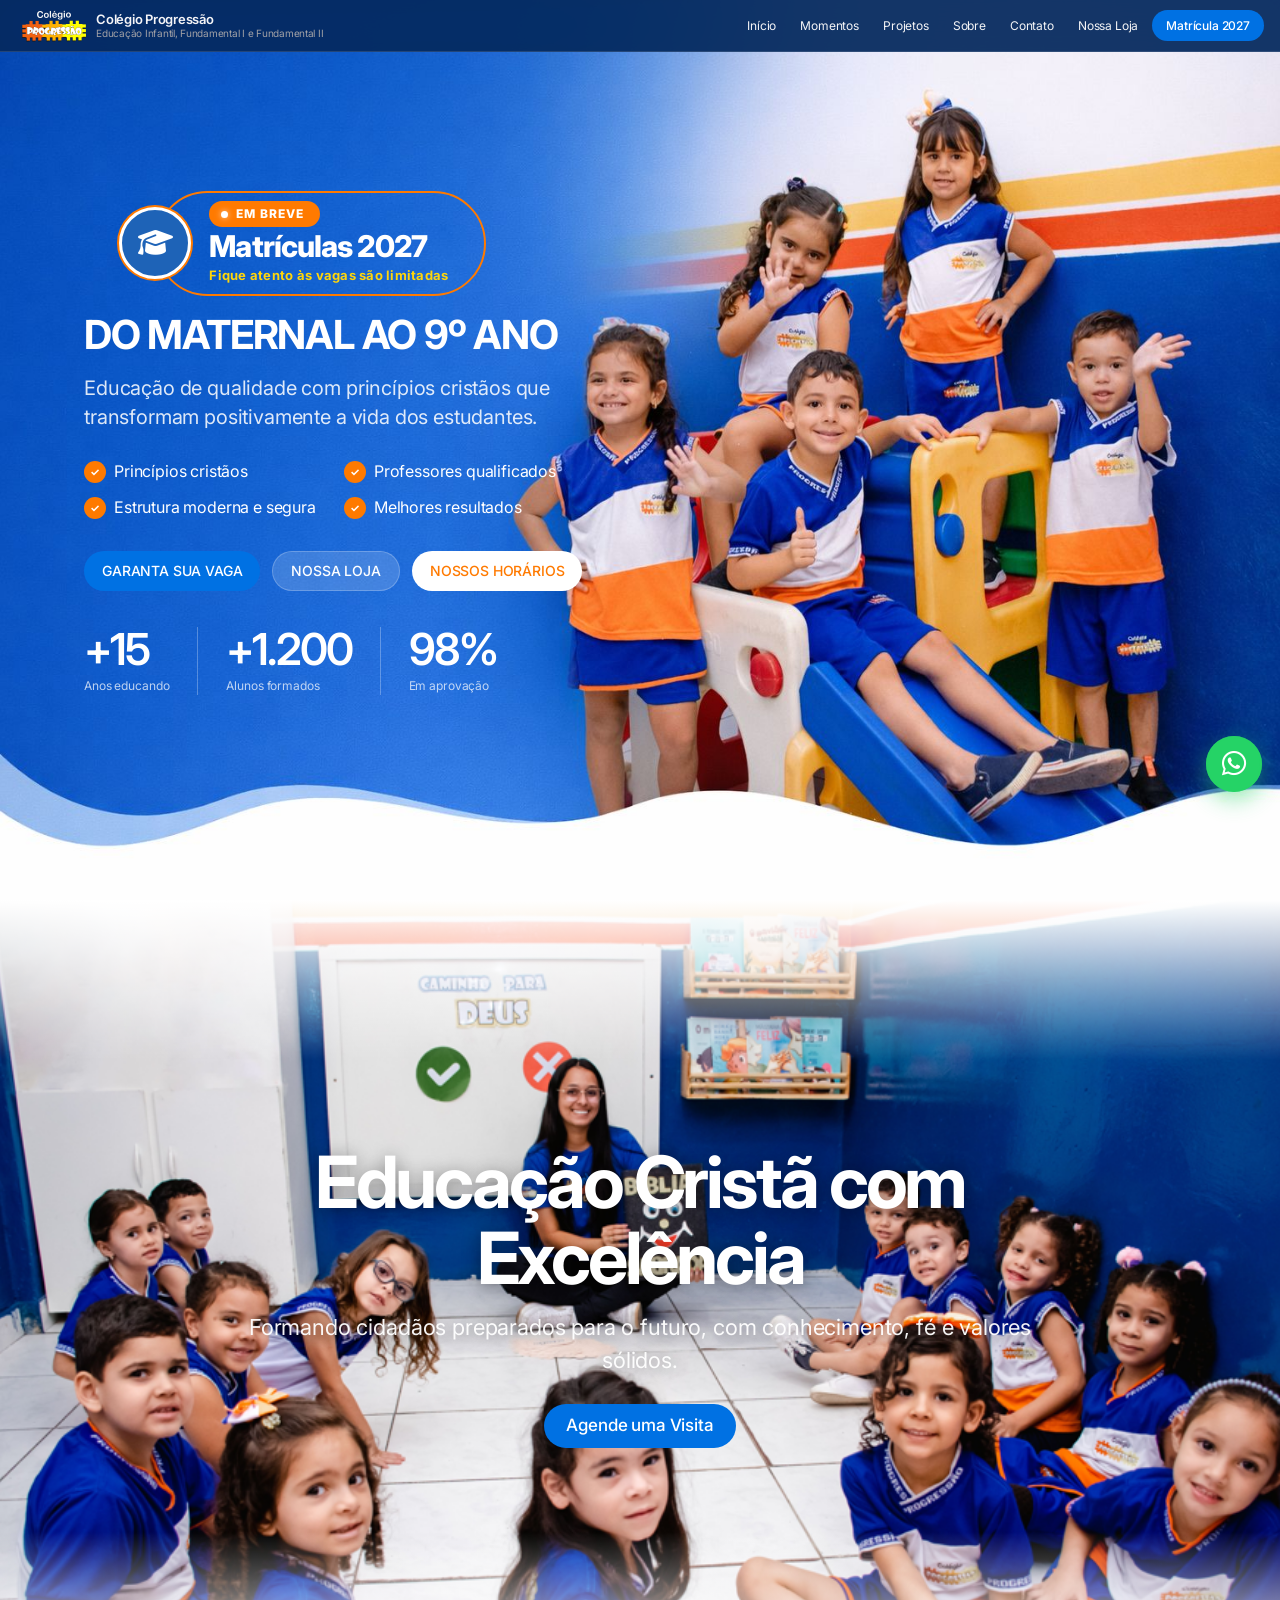
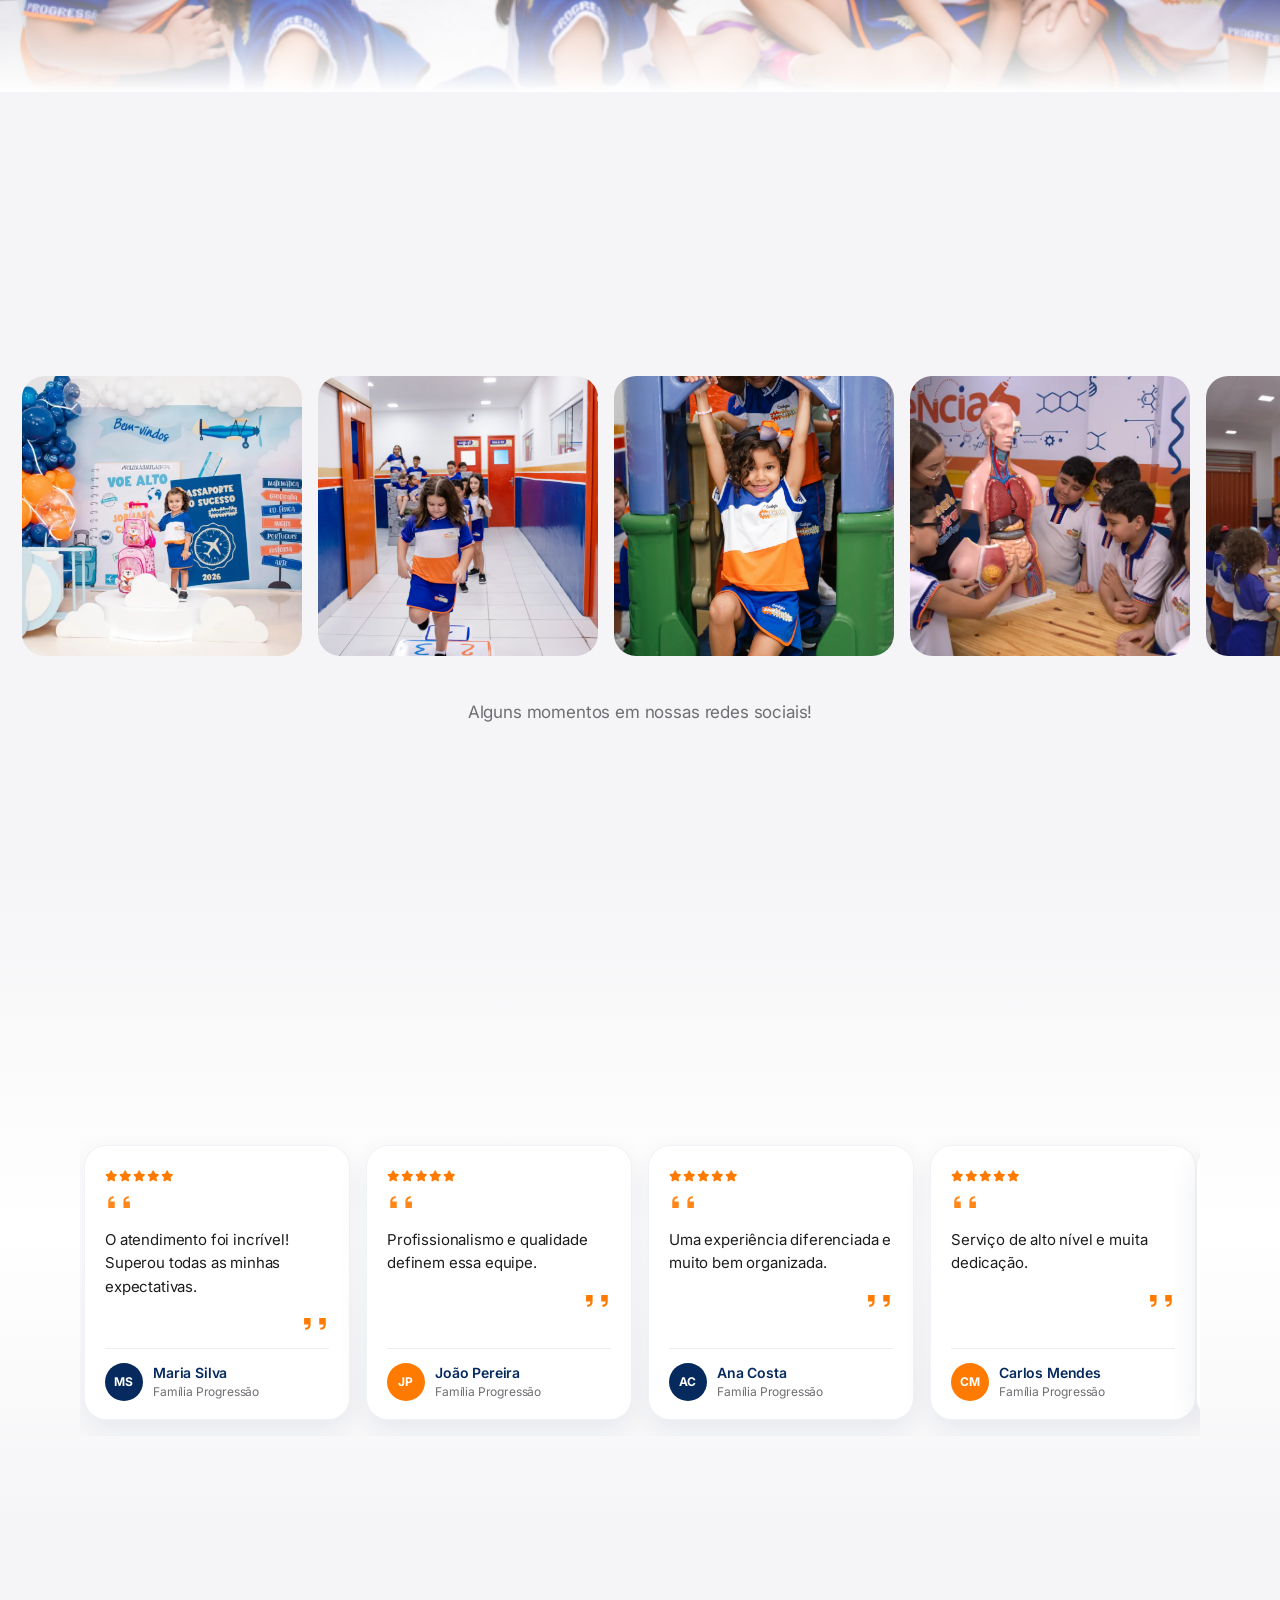
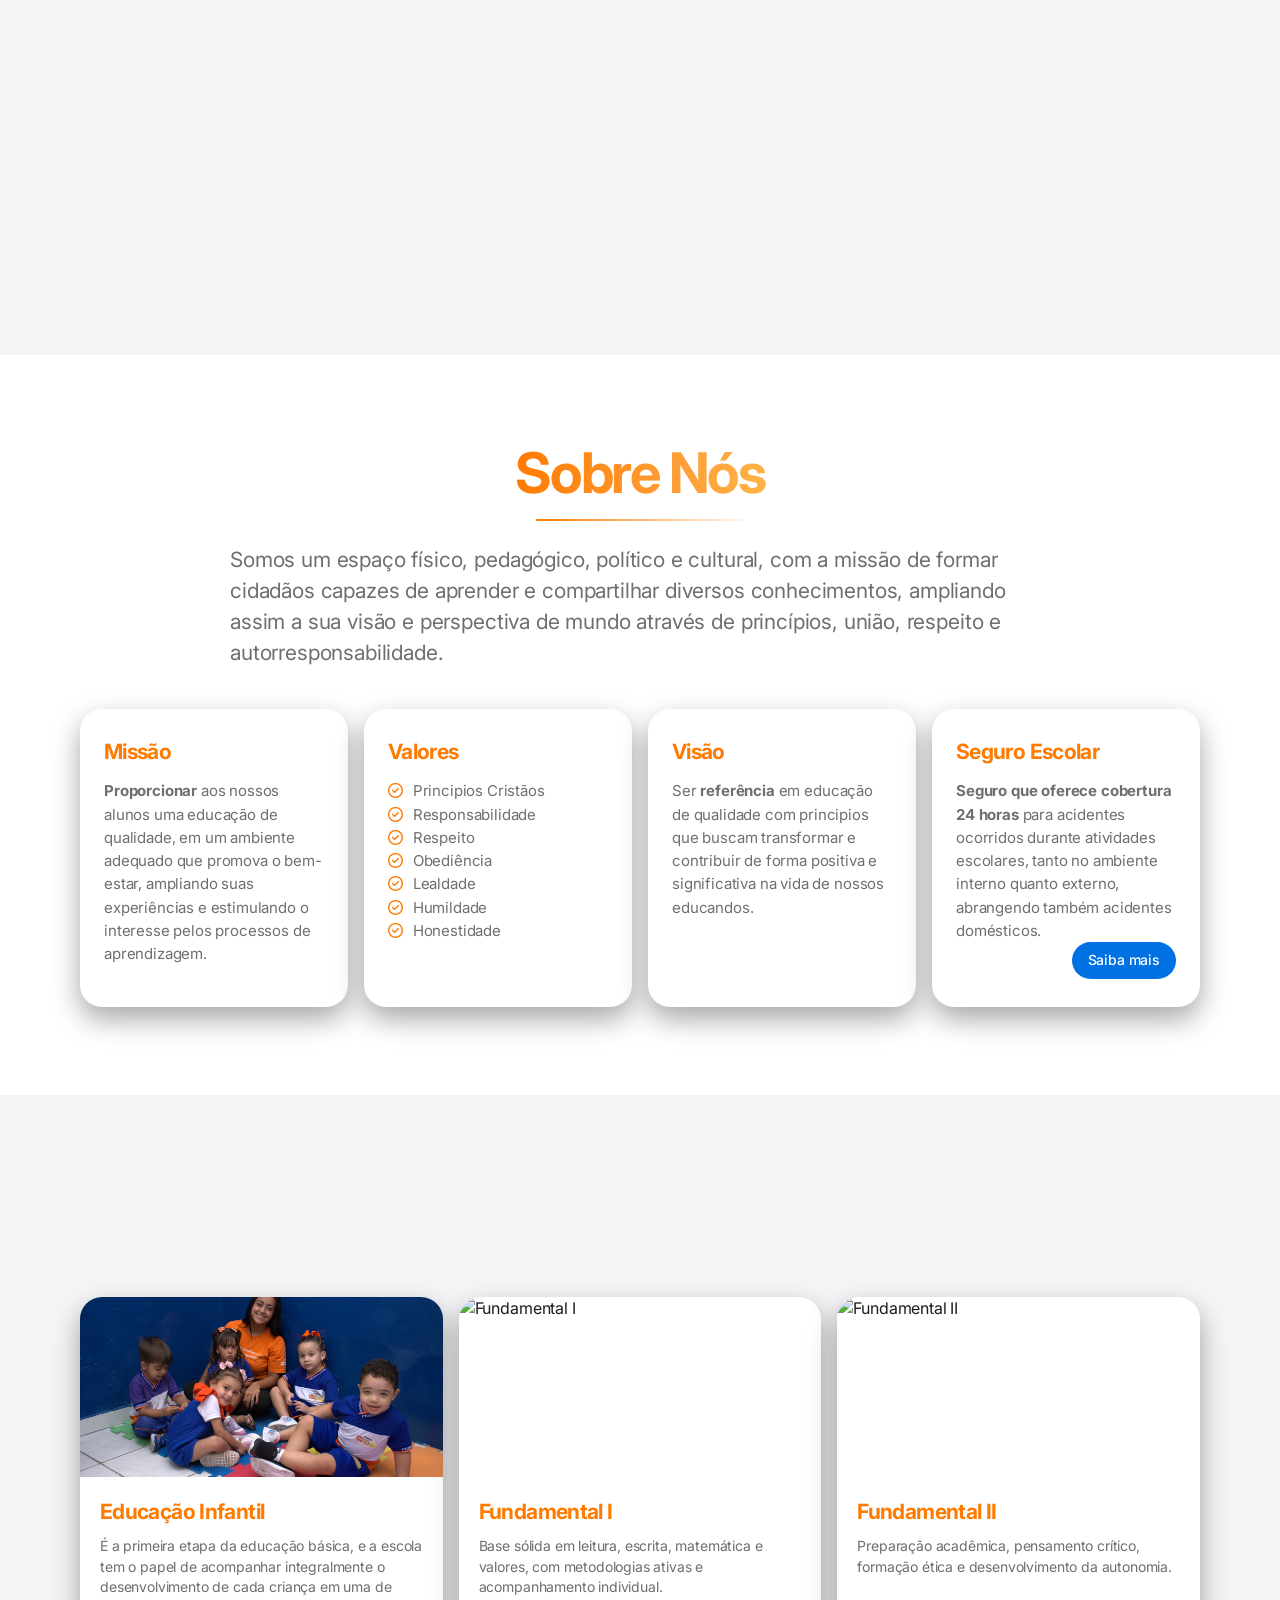
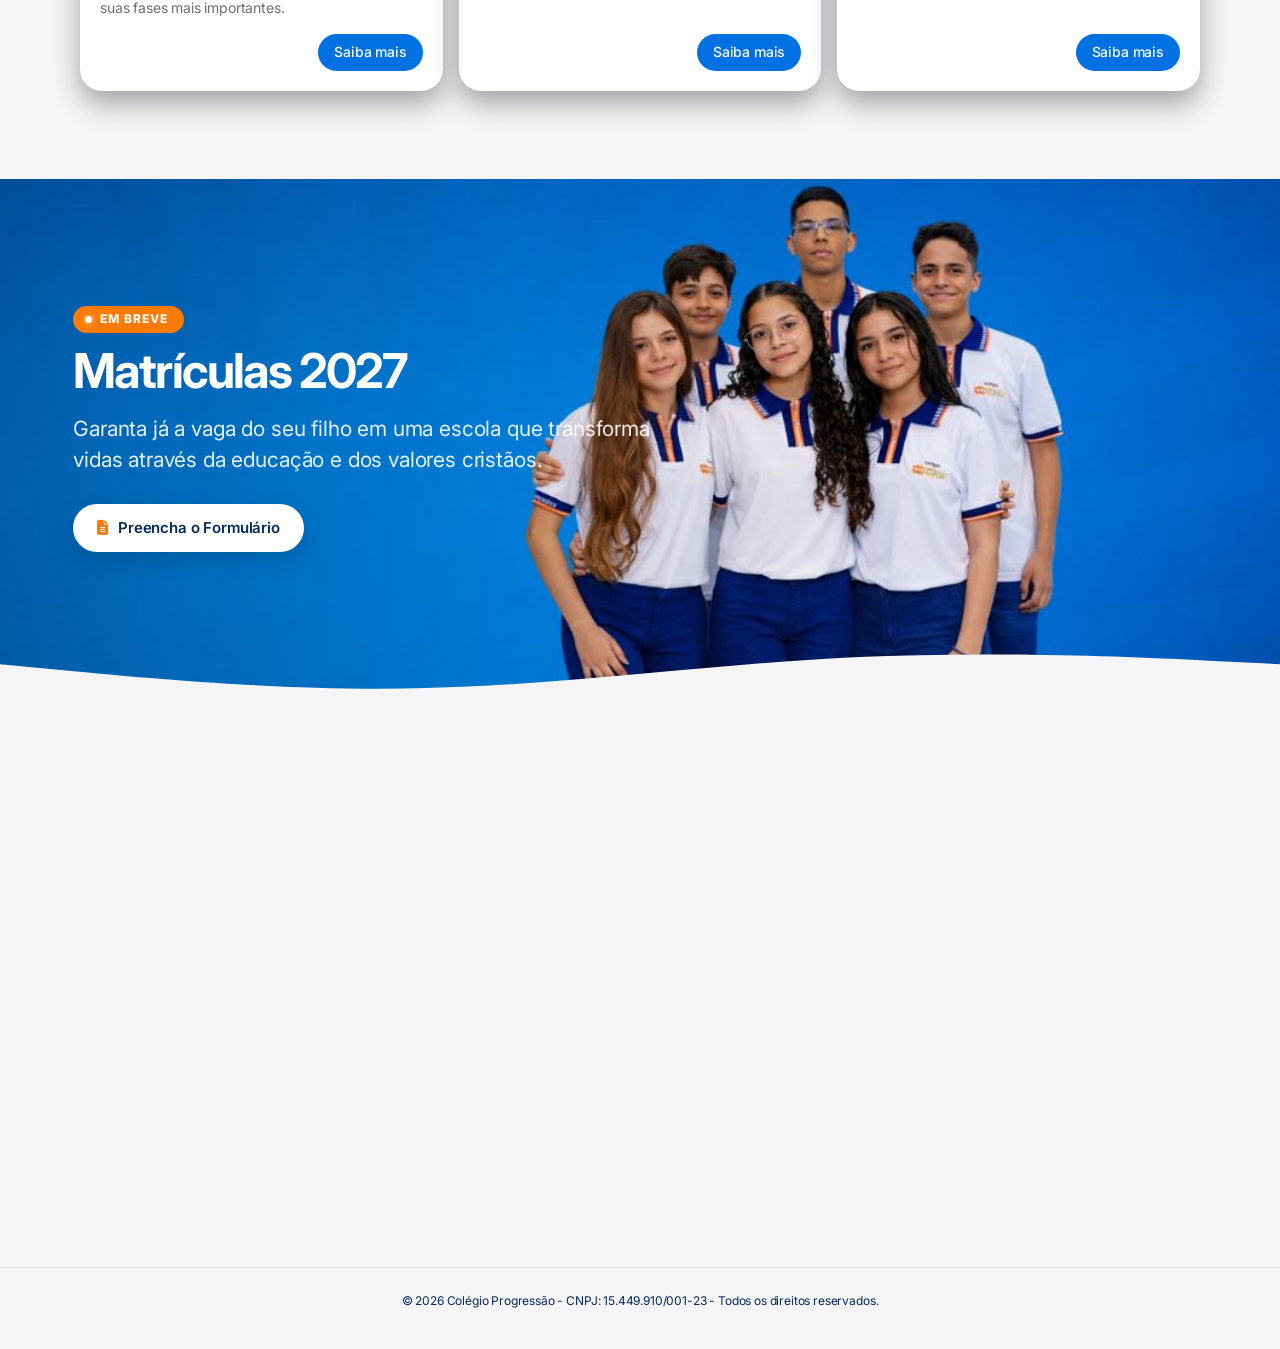
==== commit 99f9fd56: "s" ====
--- a/index.html
+++ b/index.html
@@ -11,7 +11,7 @@
   <link rel="preconnect" href="https://fonts.gstatic.com" crossorigin />
   <link href="https://fonts.googleapis.com/css2?family=Inter:wght@400;500;600;700;800&display=swap" rel="stylesheet" />
   <link rel="stylesheet" href="https://cdnjs.cloudflare.com/ajax/libs/font-awesome/6.5.0/css/all.min.css" />
-  <link rel="stylesheet" href="styles.css?v=20260830" />
+  <link rel="stylesheet" href="styles.css?v=20260914semlibras" />
 </head>
 
 <body class="loading">
@@ -51,22 +51,26 @@
     </nav>
   </header>
 
+  <div id="page-scroll">
   <section class="banner-escolar">
     <div class="containerescolar">
       <div class="banner-texto">
-        <div class="selo-matriculas">
-          <div class="icone-selo">
-            <i class="fa-solid fa-graduation-cap"></i>
-          </div>
-          <div class="texto-selo">
-            <span class="linha1">Matrículas Abertas 2027</span>
-            <span class="linha2">Vagas Limitadas</span>
-          </div>
-        </div>
-
-        <div class="selo-matricula"></div>
-
-        <h3>DO MATERNAL AO 9º ANO</h3>
+        <div class="selo-acima-titulo">
+          <div class="selo-matriculas">
+            <div class="icone-selo" aria-hidden="true">
+              <i class="fa-solid fa-graduation-cap"></i>
+            </div>
+            <div class="selo-matriculas-inner">
+              <span class="selo-embreve">Em breve</span>
+              <span class="selo-titulo">Matrículas 2027</span>
+              <span class="selo-vagas">Fique atento às vagas são limitadas</span>
+            </div>
+          </div>
+
+          <div class="selo-matricula"></div>
+
+          <h3>DO MATERNAL AO 9º ANO</h3>
+        </div>
 
         <p>
           Educação de qualidade com princípios cristãos
@@ -224,7 +228,7 @@
   </section>
 
   <section class="depoimentos">
-    <h2>Veja o que nossos clientes estão dizendo!</h2>
+    <h2>Veja o que nossos<br>clientes estão dizendo!</h2>
     <div class="depoimentos-wrapper">
       <div class="depoimentos-track">
         <div class="depoimentos-page">
@@ -336,8 +340,10 @@
   </section>
 
   <section class="projetos" id="projetos">
-    <h2>Nossos Projetos</h2>
-    <div class="linha"></div>
+    <div class="titulo-wrapper">
+      <h2>Nossos Projetos</h2>
+      <div class="linha"></div>
+    </div>
 
     <div class="botoes-projeto">
       <button class="btn-projeto" type="button" onclick="mostrarCard(1)"><div class="icone-projeto">✓</div><span>Crescendo com Cristo</span></button>
@@ -496,20 +502,12 @@
       <h2>Níveis de Ensino</h2>
       <div class="grid">
         <div class="cardinf">
-          <img src="IMAGEM/cad/maternal.jpeg" alt="Maternal" />
+          <img src="IMAGEM/cad/maternal.jpeg" alt="Educação Infantil" />
           <div class="conteudo">
-            <h3>Maternal II e III</h3>
+            <h3>Educação Infantil</h3>
             <p>É a primeira etapa da educação básica, e a escola tem o papel de acompanhar integralmente o desenvolvimento de cada criança em uma de suas fases mais importantes.</p>
           </div>
-          <a href="pdf/Objetivos de aprendizagem  maternais.pdf" class="btn-carinf">Saiba mais</a>
-        </div>
-        <div class="cardinf">
-          <img src="IMAGEM/cad/infantil.png" alt="Educação Infantil" />
-          <div class="conteudo">
-            <h3>Jardim I e II</h3>
-            <p>Ensino lúdico e acolhedor, com foco no desenvolvimento cognitivo, social, emocional e espiritual.</p>
-          </div>
-          <a href="pdf/Objetivos de aprendizagem Jardim I e II.pdf" class="btn-carinf">Saiba mais</a>
+          <a href="pdf/GUIA DE APRENDIZAGENS - Infantil.pdf" class="btn-carinf">Saiba mais</a>
         </div>
         <div class="cardinf">
           <img src="IMAGEM/cad/fudI.jpeg" alt="Fundamental I" />
@@ -517,7 +515,7 @@
             <h3>Fundamental I</h3>
             <p>Base sólida em leitura, escrita, matemática e valores, com metodologias ativas e acompanhamento individual.</p>
           </div>
-          <a href="pdf/BNCC Fundamental I.pdf" class="btn-carinf">Saiba mais</a>
+          <a href="pdf/GUIA DE APRENDIZAGENS - Fundamental 1.pdf" class="btn-carinf">Saiba mais</a>
         </div>
         <div class="cardinf">
           <img src="IMAGEM/cad/fudII.jpeg" alt="Fundamental II" />
@@ -525,7 +523,7 @@
             <h3>Fundamental II</h3>
             <p>Preparação acadêmica, pensamento crítico, formação ética e desenvolvimento da autonomia.</p>
           </div>
-          <a href="pdf/BNCC Fundamental II.pdf" class="btn-carinf">Saiba mais</a>
+          <a href="pdf/GUIA DE APRENDIZAGENS - Fundamental 2.pdf" class="btn-carinf">Saiba mais</a>
         </div>
       </div>
     </div>
@@ -534,13 +532,14 @@
   <section class="banner-matricula" style="background-color:#062A5E;">
     <img class="banner-matricula-img" src="seja-progressao.jpg" alt="" width="1500" height="430" />
     <div class="conteudo">
-      <h1>Matrículas Abertas 2027</h1>
+      <h1><span class="selo-embreve">Em breve</span>Matrículas 2027</h1>
       <p>
         Garanta já a vaga do seu filho em uma escola que transforma vidas
         através da educação e dos valores cristãos.
       </p>
       <a href="https://docs.google.com/forms/d/e/1FAIpQLSfScBp-mzcJ7JCyzpi-iO7XWTD8x9d9B0Q-9Sb1f0eYolp1sg/viewform" class="btn-whatsapp">
-        Preencha o Formulário!
+        <i class="fa-solid fa-file-lines" aria-hidden="true"></i>
+        Preencha o Formulário
       </a>
     </div>
     <div class="wave-menu">
@@ -582,9 +581,10 @@
   <footer class="rodape">
     <p>© 2026 Colégio Progressão -  CNPJ: 15.449.910/001-23 - Todos os direitos reservados.</p>
   </footer>
+  </div>
 
   <a href="https://wa.me/5581994212337" target="_blank" rel="noopener noreferrer" class="whatsapp-float" aria-label="Falar no WhatsApp">
-    <i class="fab fa-whatsapp"></i>
+    <i class="fa-brands fa-whatsapp"></i>
   </a>
 
   <div id="popup-formulario" class="popup">
@@ -668,6 +668,6 @@
     <img id="galeriaModalImg" alt="Foto ampliada da galeria" />
   </div>
 
-  <script src="scripts.js?v=20260830"></script>
+  <script src="scripts.js?v=20260914semlibras"></script>
 </body>
 </html>
--- a/styles.css
+++ b/styles.css
@@ -27,15 +27,42 @@
   font-size: 16px;
   scroll-behavior: smooth;
   -webkit-text-size-adjust: 100%;
+  height: auto;
+  overscroll-behavior-y: none;
+}
+
+html.ios-noscroll,
+html.ios-noscroll body {
+  height: 100%;
+  height: 100dvh;
+  max-height: 100dvh;
+  overflow: hidden;
+  overscroll-behavior: none;
+}
+
+html.ios-noscroll #page-scroll {
+  height: 100%;
+  height: 100dvh;
+  max-height: 100dvh;
+  overflow-x: hidden;
+  overflow-y: auto;
+  overscroll-behavior: none;
+  -webkit-overflow-scrolling: touch;
 }
 
 body {
   font-family: -apple-system, BlinkMacSystemFont, "Inter", "Segoe UI", Helvetica, Arial, sans-serif;
   background: var(--bg);
   color: var(--text);
-  overflow-x: hidden;
+  width: 100%;
+  max-width: 100%;
   line-height: 1.47;
   letter-spacing: -0.01em;
+}
+
+section:not(.depoimentos),
+.rodape {
+  overflow-x: clip;
 }
 
 img {
@@ -271,7 +298,7 @@
   width: 100%;
   margin: 0;
   margin-right: auto;
-  transform: translateY(-30px);
+  transform: translate(40px, -30px);
 }
 
 .banner-texto {
@@ -279,49 +306,135 @@
   text-align: left;
 }
 
+.selo-acima-titulo {
+  display: flex;
+  flex-direction: column;
+  align-items: center;
+  width: fit-content;
+  max-width: 100%;
+}
+
+.selo-acima-titulo h3 {
+  text-align: center;
+}
+
 .selo-matriculas {
+  --selo-blue: #1E63B7;
+  position: relative;
   display: inline-flex;
   align-items: center;
-  gap: 14px;
-  background: rgba(255, 255, 255, 0.12);
-  border: 1px solid rgba(255, 255, 255, 0.18);
-  backdrop-filter: blur(16px);
-  padding: 12px 22px 12px 16px;
-  border-radius: 980px;
-  margin-bottom: 22px;
+  margin: 10px 36px 16px 36px;
+  max-width: calc(100% - 72px);
+  color: #fff;
+}
+
+.selo-matriculas-inner {
+  display: flex;
+  flex-direction: column;
+  align-items: flex-start;
+  justify-content: center;
+  gap: 3px;
+  background: transparent;
+  border: 2px solid var(--accent);
+  border-radius: 999px;
+  padding: 8px 36px 8px 52px;
+  min-width: 0;
 }
 
 .icone-selo {
-  width: 48px;
-  height: 48px;
+  position: absolute;
+  left: -36px;
+  top: 50%;
+  transform: translateY(-50%);
+  width: 72px;
+  height: 72px;
   border-radius: 50%;
-  background: var(--accent);
+  background: var(--selo-blue);
+  border: 3px solid #fff;
+  box-shadow: 0 0 0 2px var(--accent);
   display: flex;
   align-items: center;
   justify-content: center;
-  font-size: 22px;
+  font-size: 28px;
+  color: #fff;
+  z-index: 2;
+}
+
+.icone-selo i {
+  color: #fff;
+}
+
+.selo-embreve {
+  display: inline-flex;
+  align-items: center;
+  gap: 8px;
+  font-size: 12px;
+  font-weight: 800;
+  letter-spacing: 0.08em;
+  text-transform: uppercase;
+  color: #fff;
+  background: #ff7a00;
+  border: none;
+  border-radius: 999px;
+  padding: 6px 16px 6px 12px;
+  line-height: 1.2;
+  white-space: nowrap;
+}
+
+.selo-embreve::before {
+  content: "";
+  width: 7px;
+  height: 7px;
+  border-radius: 50%;
+  background: #fff;
+  box-shadow: 0 0 6px rgba(255, 255, 255, 0.7);
   flex-shrink: 0;
-}
-
-.texto-selo {
-  display: flex;
-  flex-direction: column;
-  line-height: 1.2;
-}
-
-.linha1 {
-  font-size: 20px;
+  animation: selo-ponto-pisca 1.2s ease-in-out infinite;
+}
+
+@keyframes selo-ponto-pisca {
+  0%, 100% {
+    opacity: 1;
+    box-shadow: 0 0 6px rgba(255, 255, 255, 0.7);
+  }
+  50% {
+    opacity: 0.2;
+    box-shadow: 0 0 0 rgba(255, 255, 255, 0);
+  }
+}
+
+@media (prefers-reduced-motion: reduce) {
+  .selo-embreve::before {
+    animation: none;
+  }
+}
+
+.selo-titulo {
+  display: block;
+  font-size: clamp(22px, 3.4vw, 30px);
+  font-weight: 800;
+  letter-spacing: -0.03em;
+  color: #fff;
+  line-height: 1.1;
+  white-space: nowrap;
+}
+
+.selo-vagas {
+  display: inline-flex;
+  align-items: center;
+  color: #ffd60a;
   font-weight: 700;
-}
-
-.linha2 {
-  font-size: 15px;
-  color: #ffd60a;
-  font-weight: 600;
+  font-size: 12px;
+  letter-spacing: 0.02em;
+  padding: 0;
+  background: none;
+  border-radius: 0;
+  white-space: normal;
+  max-width: 100%;
 }
 
 .banner-escolar h3 {
-  font-size: clamp(22px, 3.6vw, 36px);
+  font-size: clamp(24px, 3.9vw, 39px);
   font-weight: 700;
   letter-spacing: -0.03em;
   line-height: 1.15;
@@ -340,28 +453,36 @@
 
 .beneficios {
   display: grid;
-  grid-template-columns: 1fr 1fr;
-  gap: 12px 24px;
+  grid-template-columns: max-content max-content;
+  justify-content: start;
+  gap: 12px 28px;
   margin-top: 28px;
+  width: fit-content;
+  max-width: 100%;
+  min-width: 0;
+  box-sizing: border-box;
 }
 
 .beneficio-item {
   display: flex;
   align-items: center;
-  gap: 10px;
-}
-
-.beneficio-item p {
+  gap: 8px;
+  min-width: 0;
+}
+
+.beneficio-item p,
+.banner-escolar .beneficio-item p {
   margin: 0;
   font-size: 15px;
   color: #fff;
+  max-width: none;
 }
 
 .icone-check {
   width: 22px;
   height: 22px;
   border-radius: 50%;
-  background: rgba(255, 255, 255, 0.18);
+  background: #ff7a00;
   display: flex;
   align-items: center;
   justify-content: center;
@@ -418,6 +539,65 @@
   color: var(--accent);
 }
 
+.banner-escolar .botoes {
+  gap: 10px;
+}
+
+.banner-escolar .btn,
+.banner-escolar .painelaluno .btn {
+  position: relative;
+  overflow: hidden;
+  min-height: 36px;
+  min-width: 0;
+  padding: 0 14px;
+  font-size: 13px;
+}
+
+.banner-escolar .btn::after {
+  content: "";
+  position: absolute;
+  top: 0;
+  left: -60%;
+  width: 45%;
+  height: 100%;
+  background: linear-gradient(
+    115deg,
+    transparent 0%,
+    rgba(255, 255, 255, 0.15) 40%,
+    rgba(255, 255, 255, 0.7) 50%,
+    rgba(255, 255, 255, 0.15) 60%,
+    transparent 100%
+  );
+  transform: skewX(-22deg);
+  animation: btn-flash 6.8s ease-in-out infinite;
+  pointer-events: none;
+}
+
+.banner-escolar .btn-main::after {
+  animation-delay: 0.45s;
+}
+
+.banner-escolar .btn-saiba::after {
+  background: linear-gradient(
+    115deg,
+    transparent 0%,
+    rgba(255, 122, 0, 0.08) 40%,
+    rgba(255, 122, 0, 0.35) 50%,
+    rgba(255, 122, 0, 0.08) 60%,
+    transparent 100%
+  );
+  animation-delay: 0.9s;
+}
+
+@keyframes btn-flash {
+  0% {
+    left: -60%;
+  }
+  40%, 100% {
+    left: 140%;
+  }
+}
+
 .numeros {
   display: flex;
   flex-wrap: nowrap;
@@ -429,6 +609,7 @@
 }
 
 .banner-escolar .numeros {
+  margin-top: 33px;
   padding-bottom: 20px;
 }
 
@@ -606,17 +787,54 @@
 }
 
 .secao-titulo span {
-  color: #ffb347;
+  color: inherit;
+}
+
+.galeria .titulo-wrapper {
+  overflow: hidden;
+}
+
+.secao-titulo {
+  position: relative;
+  overflow: visible;
+  padding: 0 0.08em;
+  color: transparent;
+  background: linear-gradient(90deg, #ff7a00 0%, #ff9a33 58%, #ffb347 100%);
+  -webkit-background-clip: text;
+  background-clip: text;
+}
+
+.secao-titulo::after {
+  content: "";
+  position: absolute;
+  top: 0;
+  left: 0;
+  width: 40%;
+  height: 100%;
+  background: linear-gradient(100deg, transparent, rgba(255, 255, 255, 0.7), transparent);
+  transform: translateX(-160%);
+  animation: titulo-brilho 4.8s ease-in-out infinite;
+  pointer-events: none;
+}
+
+.titulo-wrapper {
+  display: inline-flex;
+  flex-direction: column;
+  align-items: stretch;
+  width: fit-content;
+  max-width: 100%;
 }
 
 .decoracao,
 .linha,
 .linha-sobre {
-  width: 48px;
+  display: block;
+  width: 80%;
   height: 2px;
   background: var(--accent);
   margin: 16px auto 0;
   border-radius: 2px;
+  align-self: center;
 }
 
 .secao-subtitulo {
@@ -745,16 +963,19 @@
 }
 
 .depoimentos h2 {
-  margin-bottom: 40px;
+  width: fit-content;
+  max-width: 100%;
+  margin: 0 auto 40px;
 }
 
 .depoimentos h2::after {
   content: "";
   display: block;
-  width: 48px;
+  width: 80%;
   height: 2px;
   background: var(--accent);
   margin: 16px auto 0;
+  border-radius: 2px;
 }
 
 .depoimentos-wrapper {
@@ -766,11 +987,17 @@
 
 .depoimentos-track {
   display: flex;
+  width: 100%;
+  will-change: transform;
   transition: transform 0.7s cubic-bezier(0.22, 1, 0.36, 1);
 }
 
 .depoimentos-page {
-  min-width: 100%;
+  flex: 0 0 100%;
+  width: 100%;
+  max-width: 100%;
+  min-width: 0;
+  box-sizing: border-box;
   display: grid;
   grid-template-columns: repeat(4, 1fr);
   gap: 16px;
@@ -885,6 +1112,77 @@
   text-align: center;
 }
 
+.projetos .titulo-wrapper {
+  overflow: hidden;
+}
+
+.projetos h2 {
+  position: relative;
+  overflow: visible;
+  padding: 0 0.08em;
+  color: transparent;
+  background: linear-gradient(90deg, #062A5E 0%, #1E63B7 58%, #4da3ff 100%);
+  -webkit-background-clip: text;
+  background-clip: text;
+}
+
+.projetos h2::after {
+  content: "";
+  position: absolute;
+  top: 0;
+  left: 0;
+  width: 40%;
+  height: 100%;
+  background: linear-gradient(100deg, transparent, rgba(255, 255, 255, 0.85), transparent);
+  transform: translateX(-160%);
+  animation: titulo-brilho 4.8s ease-in-out infinite;
+  pointer-events: none;
+}
+
+.titulo-sobre .titulo-wrapper {
+  overflow: hidden;
+}
+
+.titulo-sobre-principal {
+  position: relative;
+  overflow: visible;
+  padding: 0 0.08em;
+  color: transparent;
+  background: linear-gradient(90deg, #ff7a00 0%, #ff9a33 58%, #ffb347 100%);
+  -webkit-background-clip: text;
+  background-clip: text;
+}
+
+.titulo-sobre-principal::after {
+  content: "";
+  position: absolute;
+  top: 0;
+  left: 0;
+  width: 40%;
+  height: 100%;
+  background: linear-gradient(100deg, transparent, rgba(255, 255, 255, 0.7), transparent);
+  transform: translateX(-160%);
+  animation: titulo-brilho 4.8s ease-in-out infinite;
+  pointer-events: none;
+}
+
+.projetos .linha {
+  background: linear-gradient(90deg, #062A5E, #ffffff);
+}
+
+.linha-sobre {
+  background: linear-gradient(90deg, #ff7a00, #fff6ec);
+}
+
+@keyframes titulo-brilho {
+  0% {
+    transform: translateX(-160%);
+  }
+  40%, 100% {
+    transform: translateX(280%);
+  }
+}
+
 .botoes-projeto {
   display: grid;
   grid-template-columns: repeat(4, 1fr);
@@ -1030,15 +1328,20 @@
   gap: 16px;
 }
 
+.nivel_ensino .grid {
+  grid-template-columns: repeat(3, 1fr);
+}
+
 .card1,
 .card2,
 .card3,
 .card4 {
-  background: var(--bg);
+  background: #fff;
   padding: 28px 24px;
   border-radius: 22px;
   display: flex;
   flex-direction: column;
+  box-shadow: 0 12px 28px rgba(0, 0, 0, 0.35);
 }
 
 .card1 h3,
@@ -1067,17 +1370,40 @@
 
 /* ---------- Níveis ---------- */
 .nivel_ensino h2 {
+  position: relative;
   text-align: center;
-  margin-bottom: 36px;
+  width: fit-content;
+  max-width: 100%;
+  margin: 0 auto 36px;
+  overflow: visible;
+  padding: 0 0.08em;
+  color: transparent;
+  background: linear-gradient(90deg, #062A5E 0%, #1E63B7 58%, #4da3ff 100%);
+  -webkit-background-clip: text;
+  background-clip: text;
+}
+
+.nivel_ensino h2::before {
+  content: "";
+  position: absolute;
+  top: 0;
+  left: 0;
+  width: 40%;
+  height: 70%;
+  background: linear-gradient(100deg, transparent, rgba(255, 255, 255, 0.85), transparent);
+  transform: translateX(-160%);
+  animation: titulo-brilho 4.8s ease-in-out infinite;
+  pointer-events: none;
 }
 
 .nivel_ensino h2::after {
   content: "";
   display: block;
-  width: 48px;
+  width: 80%;
   height: 2px;
-  background: var(--accent);
+  background: linear-gradient(90deg, #062A5E, #4da3ff);
   margin: 16px auto 0;
+  border-radius: 2px;
 }
 
 .cardinf {
@@ -1086,7 +1412,7 @@
   overflow: hidden;
   display: flex;
   flex-direction: column;
-  box-shadow: 0 1px 0 var(--line);
+  box-shadow: 0 12px 28px rgba(0, 0, 0, 0.35);
 }
 
 .cardinf img {
@@ -1113,9 +1439,13 @@
   text-align: left;
 }
 
-.btn-carinf,
 .btn-sobre {
-  align-self: flex-start;
+  align-self: flex-end;
+  margin: auto 0 0;
+}
+
+.btn-carinf {
+  align-self: flex-end;
   margin: 8px 20px 20px;
 }
 
@@ -1159,11 +1489,19 @@
 }
 
 .banner-matricula h1 {
+  display: flex;
+  flex-direction: column;
+  align-items: flex-start;
   font-size: clamp(22px, 4.2vw, 48px);
   font-weight: 700;
   letter-spacing: -0.04em;
   margin-bottom: 16px;
-  white-space: nowrap;
+  white-space: normal;
+  line-height: 1.15;
+}
+
+.banner-matricula h1 .selo-embreve {
+  margin-bottom: 10px;
 }
 
 .banner-matricula p {
@@ -1173,21 +1511,54 @@
 }
 
 .btn-whatsapp {
+  position: relative;
+  overflow: hidden;
   display: inline-flex;
   align-items: center;
-  min-height: 44px;
-  padding: 0 22px;
+  gap: 10px;
+  min-height: 48px;
+  padding: 0 24px;
   border-radius: 980px;
-  background: var(--accent);
-  color: #fff;
-  font-size: 16px;
-  font-weight: 500;
+  background: #fff;
+  color: var(--navy);
+  font-size: 15px;
+  font-weight: 600;
+  letter-spacing: -0.01em;
   text-decoration: none;
+  box-shadow: 0 8px 24px rgba(0, 0, 0, 0.14);
+  transition: transform 0.2s ease, box-shadow 0.2s ease;
+}
+
+.btn-whatsapp i {
+  color: var(--accent);
+  font-size: 15px;
+}
+
+.btn-whatsapp::after {
+  content: "";
+  position: absolute;
+  top: 0;
+  left: -60%;
+  width: 45%;
+  height: 100%;
+  background: linear-gradient(
+    115deg,
+    transparent 0%,
+    rgba(255, 122, 0, 0.08) 40%,
+    rgba(255, 122, 0, 0.28) 50%,
+    rgba(255, 122, 0, 0.08) 60%,
+    transparent 100%
+  );
+  transform: skewX(-22deg);
+  animation: btn-flash 6.8s ease-in-out infinite;
+  pointer-events: none;
 }
 
 .btn-whatsapp:hover {
-  background: #e86e00;
-  color: #fff;
+  background: #fff;
+  color: var(--navy);
+  transform: translateY(-2px);
+  box-shadow: 0 12px 28px rgba(0, 0, 0, 0.18);
 }
 
 .wave-menu {
@@ -1263,21 +1634,49 @@
 }
 
 .whatsapp-float {
-  position: fixed;
+  position: fixed !important;
   right: 18px;
-  bottom: calc(18px + env(safe-area-inset-bottom));
+  bottom: calc(108px + env(safe-area-inset-bottom));
+  width: 56px;
+  height: 56px;
+  border-radius: 50%;
+  display: flex;
+  align-items: center;
+  justify-content: center;
+  z-index: 8000;
+  text-decoration: none;
   background: #25d366;
   color: #fff;
-  width: 52px;
-  height: 52px;
+  font-size: 28px;
+  box-shadow: 0 8px 22px rgba(37, 211, 102, 0.45);
+  transition: transform 0.2s ease, box-shadow 0.2s ease;
+}
+
+.whatsapp-float::before {
+  content: "";
+  position: absolute;
+  inset: 0;
   border-radius: 50%;
-  display: flex;
-  align-items: center;
-  justify-content: center;
-  font-size: 26px;
-  box-shadow: var(--shadow);
-  z-index: 8000;
-  text-decoration: none;
+  border: 2px solid rgba(37, 211, 102, 0.7);
+  animation: whatsapp-pulso 2s ease-out infinite;
+  pointer-events: none;
+}
+
+.whatsapp-float:hover {
+  transform: scale(1.08);
+  color: #fff;
+  box-shadow: 0 12px 28px rgba(37, 211, 102, 0.55);
+}
+
+@keyframes whatsapp-pulso {
+  0% {
+    transform: scale(1);
+    opacity: 0.8;
+  }
+  100% {
+    transform: scale(1.55);
+    opacity: 0;
+  }
 }
 
 /* ---------- Modais ---------- */
@@ -1500,11 +1899,100 @@
 }
 
 /* ---------- Responsivo ---------- */
+@media (min-width: 1280px) {
+  .banner-escolar {
+    padding: calc(var(--header) + 56px) 56px 80px 64px;
+  }
+
+  .containerescolar {
+    max-width: min(700px, 40vw);
+    transform: translate(20px, -16px);
+  }
+
+  .banner-texto {
+    max-width: 100%;
+  }
+
+  .selo-titulo {
+    font-size: 30px;
+  }
+
+  .selo-vagas {
+    font-size: 13px;
+  }
+
+  .banner-escolar h3 {
+    font-size: 40px;
+  }
+
+  .banner-escolar p {
+    font-size: 20px;
+    max-width: 540px;
+  }
+
+  .beneficio-item p,
+  .banner-escolar .beneficio-item p {
+    font-size: 16px;
+  }
+
+  .banner-escolar .botoes {
+    gap: 12px;
+  }
+
+  .banner-escolar .btn,
+  .banner-escolar .painelaluno .btn {
+    min-height: 40px;
+    padding: 0 18px;
+    font-size: 14px;
+  }
+
+  .banner-escolar .numeros {
+    margin-top: 36px;
+  }
+
+  .numeros strong {
+    font-size: 44px;
+  }
+}
+
+@media (min-width: 1600px) {
+  .banner-escolar {
+    padding-left: 96px;
+    padding-right: 72px;
+  }
+
+  .containerescolar {
+    max-width: min(760px, 36vw);
+    transform: translateX(20px);
+  }
+
+  .selo-matriculas-inner {
+    padding: 10px 40px 10px 56px;
+  }
+
+  .icone-selo {
+    width: 80px;
+    height: 80px;
+    font-size: 32px;
+    left: -40px;
+  }
+
+  .banner-escolar h3 {
+    font-size: 44px;
+  }
+
+  .banner-escolar p {
+    font-size: 21px;
+    max-width: 560px;
+  }
+}
+
 @media (max-width: 1100px) {
   .depoimentos-page,
   .botoes-projeto,
   .gridsobre,
-  .grid {
+  .grid,
+  .nivel_ensino .grid {
     grid-template-columns: repeat(2, 1fr);
   }
 }
@@ -1594,6 +2082,30 @@
 }
 
 @media (max-width: 768px) {
+  html, body {
+    width: 100%;
+    max-width: 100%;
+    height: auto;
+    overscroll-behavior-y: none;
+  }
+
+  section:not(.depoimentos),
+  .rodape {
+    overflow-x: clip;
+  }
+
+  .contato {
+    padding-bottom: 16px;
+  }
+
+  .mapa {
+    margin-bottom: 0;
+  }
+
+  .rodape {
+    padding: 14px 18px 16px;
+  }
+
   section {
     padding: 56px 18px;
   }
@@ -1622,9 +2134,34 @@
     transform: none;
   }
 
+  .banner-escolar .selo-acima-titulo {
+    width: 100%;
+    align-items: center;
+  }
+
   .banner-escolar .selo-matriculas {
     margin-left: auto;
     margin-right: auto;
+    max-width: calc(100% - 32px);
+  }
+
+  .selo-matriculas-inner {
+    padding: 7px 26px 7px 46px;
+  }
+
+  .icone-selo {
+    width: 62px;
+    height: 62px;
+    font-size: 24px;
+    left: -30px;
+  }
+
+  .selo-titulo {
+    font-size: 22px;
+  }
+
+  .selo-vagas {
+    font-size: 11px;
   }
 
   .banner-escolar h3,
@@ -1680,6 +2217,7 @@
     overflow-x: auto;
     -webkit-overflow-scrolling: touch;
     padding-bottom: 20px;
+    touch-action: pan-x;
   }
 
   .banner-escolar .numeros div {
@@ -1715,58 +2253,69 @@
     -webkit-animation-play-state: running;
   }
 
+  .depoimentos-wrapper {
+    padding: 4px 0 10px;
+  }
+
   .depoimentos-page {
     grid-template-columns: 1fr 1fr;
-    gap: 10px;
+    gap: 8px;
   }
 
   .card-depoimento {
     min-height: 0;
-    padding: 12px 12px 10px;
-    border-radius: 14px;
+    padding: 8px 8px 7px;
+    border-radius: 12px;
+  }
+
+  .card-depoimento:hover {
+    transform: none;
   }
 
   .quote {
-    width: 18px;
-    height: 18px;
+    width: 14px;
+    height: 14px;
+    margin: 0 0 2px;
+  }
+
+  .depo-estrelas {
+    font-size: 8px;
+    letter-spacing: 1px;
     margin: 0 0 4px;
   }
 
-  .depo-estrelas {
+  .card-depoimento p {
+    font-size: 10.5px;
+    line-height: 1.3;
+    margin: 0 0 4px;
+    display: -webkit-box;
+    -webkit-line-clamp: 3;
+    -webkit-box-orient: vertical;
+    overflow: hidden;
+    flex-grow: 0;
+  }
+
+  .card-depoimento p::after {
+    display: none;
+  }
+
+  .depo-rodape {
+    padding-top: 6px;
+    gap: 6px;
+  }
+
+  .depo-avatar {
+    width: 22px;
+    height: 22px;
+    font-size: 8px;
+  }
+
+  .card-depoimento h4 {
+    font-size: 10px;
+  }
+
+  .depo-rodape span:last-child {
     font-size: 9px;
-    letter-spacing: 1px;
-    margin: 0 0 6px;
-  }
-
-  .card-depoimento p {
-    font-size: 12px;
-    line-height: 1.4;
-    margin: 0 0 8px;
-  }
-
-  .card-depoimento p::after {
-    width: 18px;
-    height: 18px;
-    margin-top: 4px;
-  }
-
-  .depo-rodape {
-    padding-top: 8px;
-    gap: 8px;
-  }
-
-  .depo-avatar {
-    width: 28px;
-    height: 28px;
-    font-size: 10px;
-  }
-
-  .card-depoimento h4 {
-    font-size: 12px;
-  }
-
-  .depo-rodape span:last-child {
-    font-size: 10px;
   }
 
   .gridsobre,
@@ -1823,6 +2372,9 @@
   .btn-sobre {
     font-size: 12px;
     padding: 6px 12px;
+  }
+
+  .btn-carinf {
     margin: 6px 10px 12px;
   }
 
@@ -1932,20 +2484,46 @@
     max-width: 160px;
   }
 
-  .linha1 {
-    font-size: 16px;
-  }
-
-  .depoimentos-page,
   .botoes-projeto,
   .gridsobre,
-  .grid {
+  .grid,
+  .nivel_ensino .grid {
     grid-template-columns: 1fr;
   }
 
+  .depoimentos-page {
+    grid-template-columns: 1fr 1fr;
+    gap: 6px;
+  }
+
+  .card-depoimento {
+    padding: 7px 6px 6px;
+  }
+
+  .card-depoimento p {
+    font-size: 10px;
+    -webkit-line-clamp: 3;
+  }
+
+  .redes-sociais {
+    flex-wrap: nowrap;
+    gap: 6px;
+    margin-top: 14px;
+  }
+
   .rede {
-    flex: 1 1 100%;
+    flex: 1 1 0;
     justify-content: center;
+    gap: 5px;
+    padding: 7px 8px;
+    font-size: 10px;
+    min-width: 0;
+  }
+
+  .rede .icon {
+    width: 14px;
+    height: 14px;
+    flex-shrink: 0;
   }
 
   .mapa iframe {
@@ -1954,13 +2532,14 @@
 
   .rodape {
     font-size: 11px;
-    padding-bottom: calc(28px + env(safe-area-inset-bottom));
+    padding-bottom: 14px;
   }
 
   .whatsapp-float {
-    width: 48px;
-    height: 48px;
+    width: 52px;
+    height: 52px;
     right: 14px;
+    font-size: 26px;
   }
 }
 
@@ -1970,8 +2549,20 @@
   }
 
   .banner-escolar h3 {
-    font-size: 26px;
-  }
+    font-size: 27px;
+  }
+}
+
+.revelar {
+  opacity: 0;
+  transform: translateY(40px);
+  transition: opacity 0.8s ease, transform 0.8s ease;
+  transition-delay: var(--revelar-atraso, 0ms);
+}
+
+.revelar.visivel {
+  opacity: 1;
+  transform: none;
 }
 
 @media (prefers-reduced-motion: reduce) {
@@ -1979,4 +2570,18 @@
   .spinner {
     animation: none !important;
   }
-}
+  .banner-escolar .btn::after,
+  .btn-whatsapp::after,
+  .projetos h2::after,
+  .titulo-sobre-principal::after,
+  .secao-titulo::after,
+  .nivel_ensino h2::before,
+  .whatsapp-float::before {
+    animation: none;
+  }
+  .revelar {
+    opacity: 1;
+    transform: none;
+    transition: none;
+  }
+}
